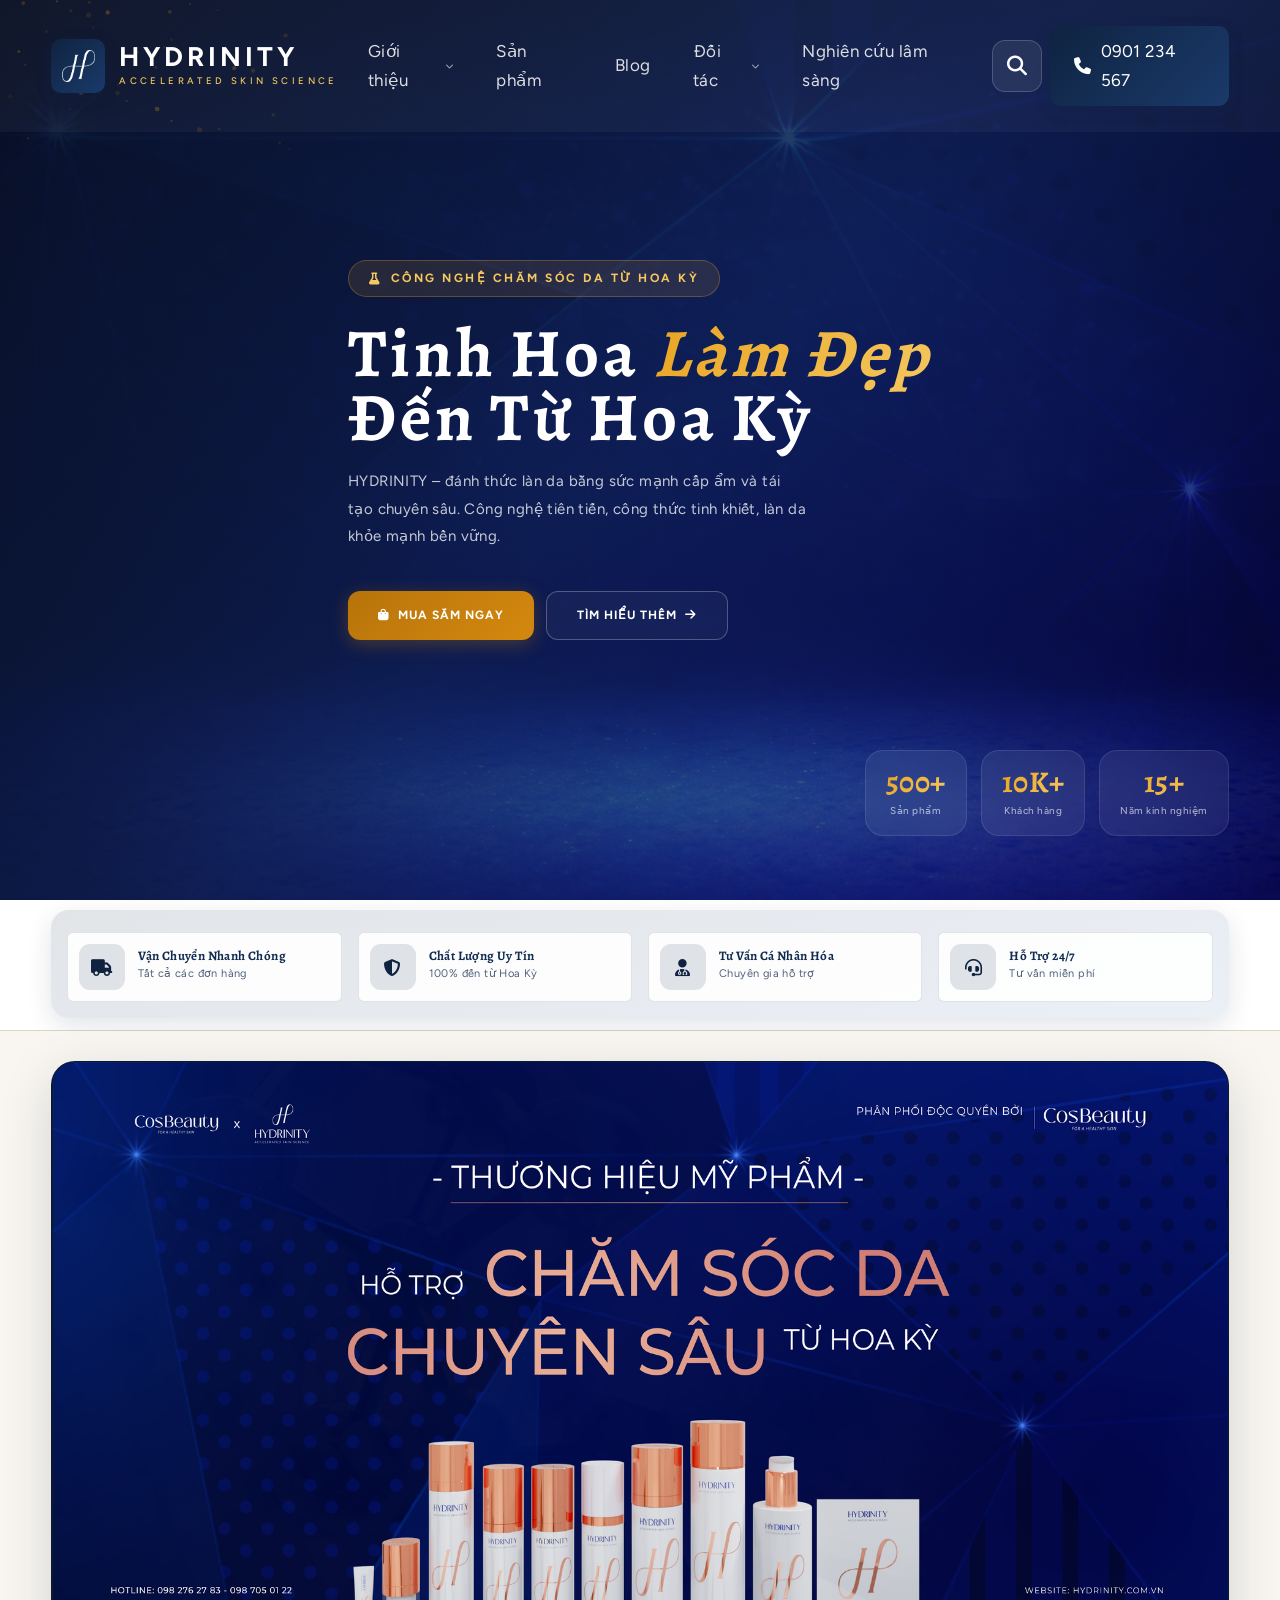
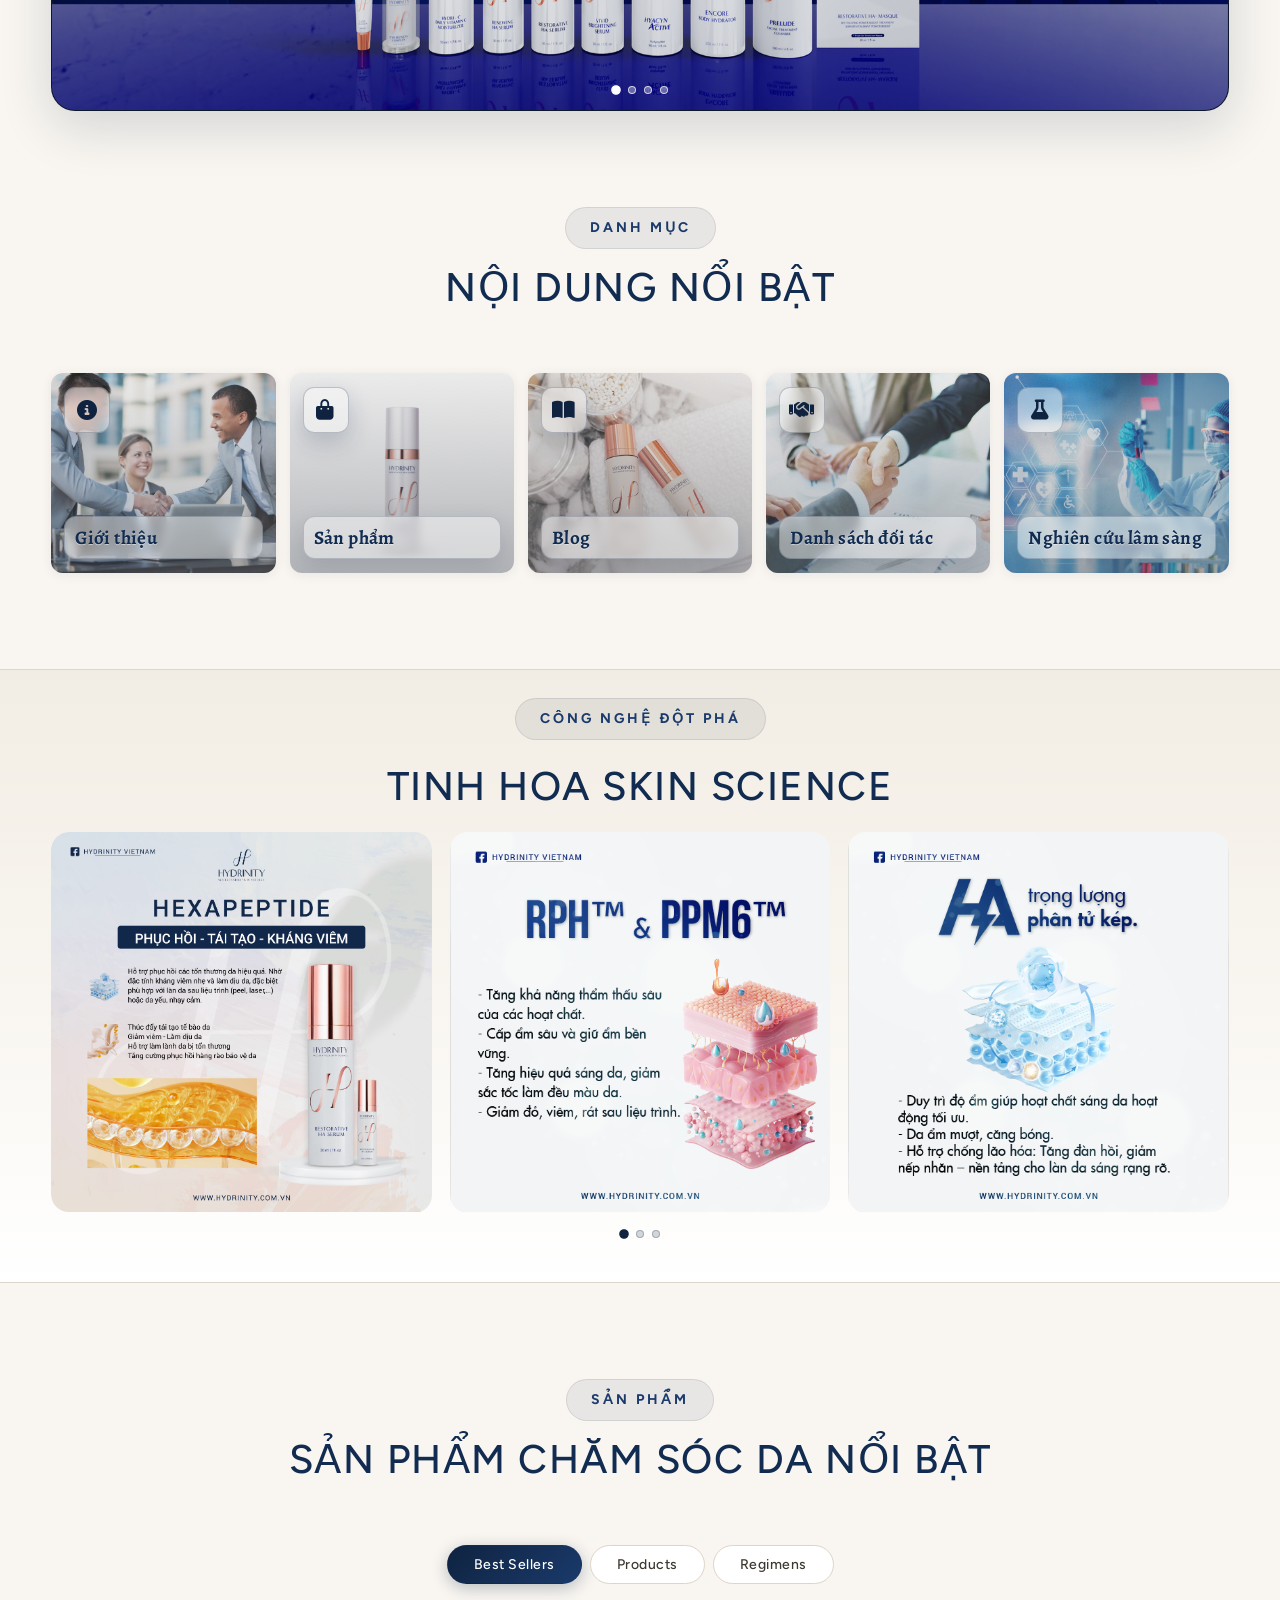
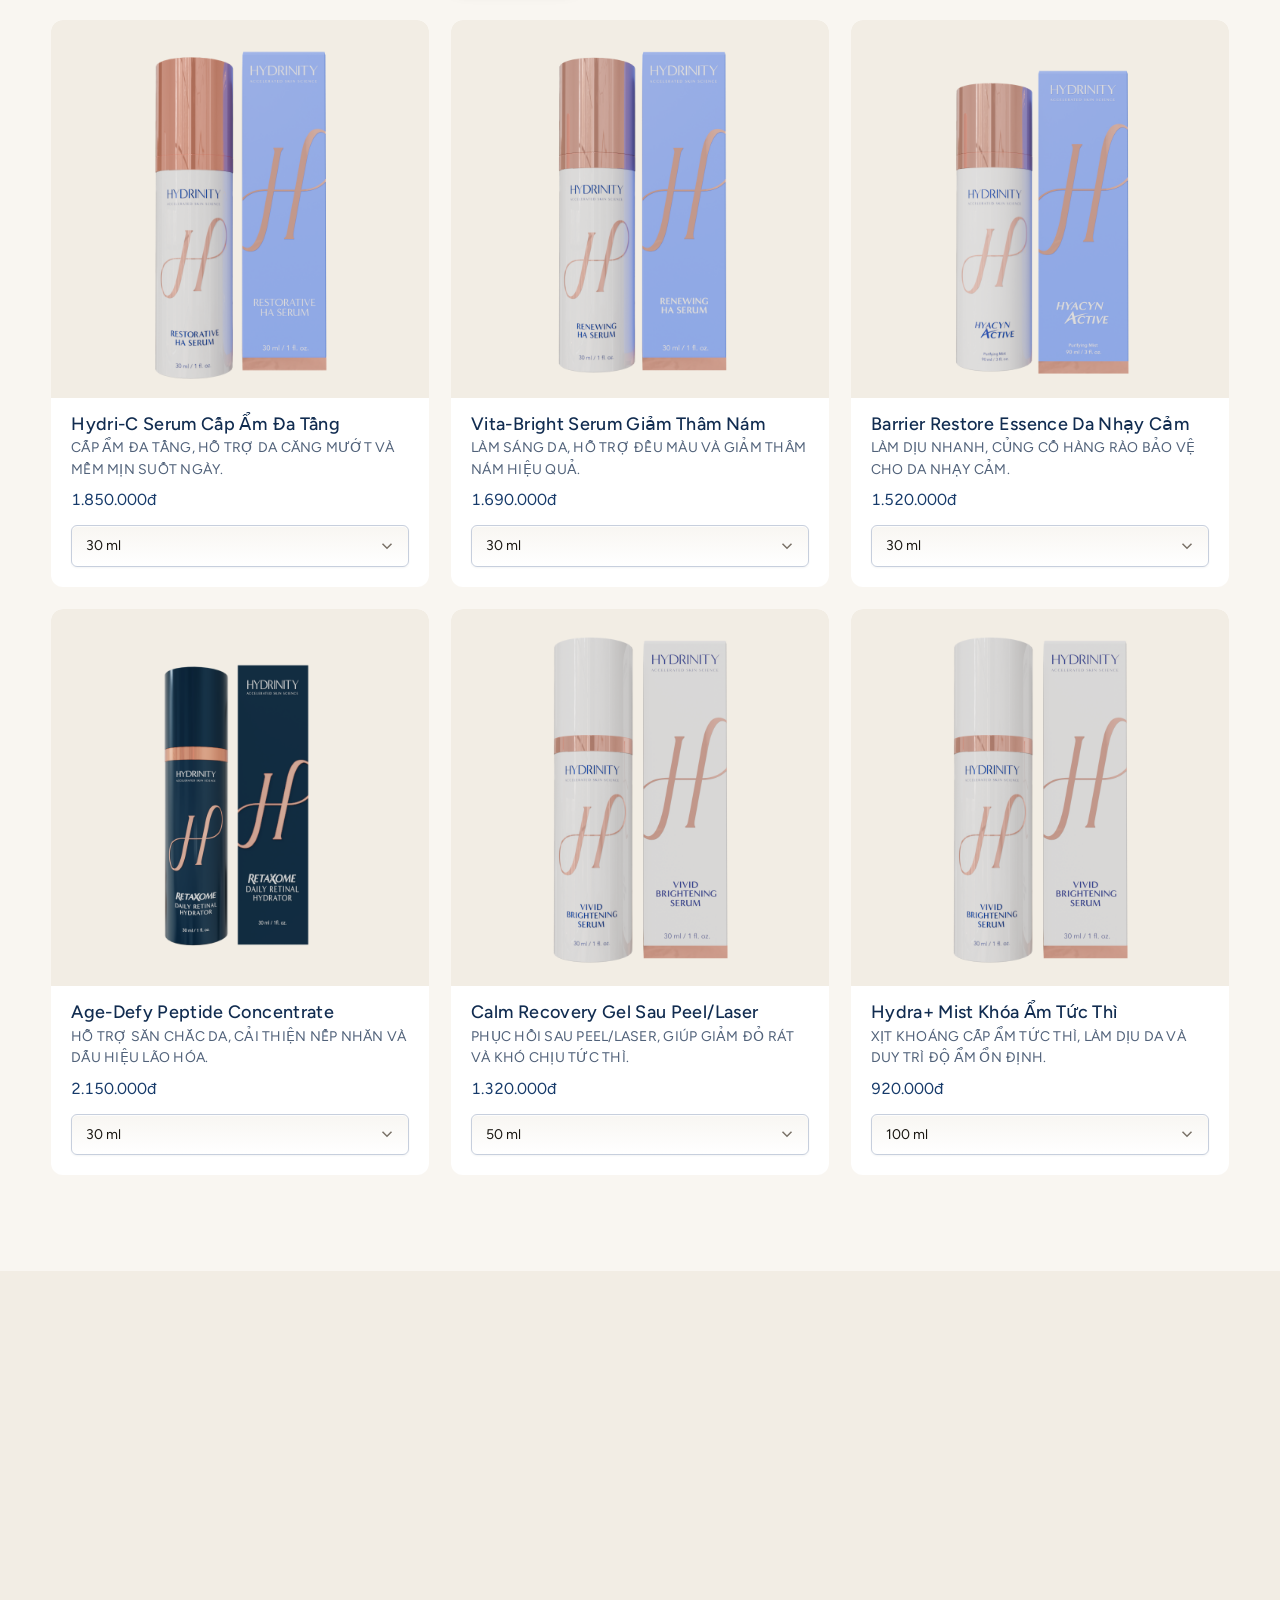
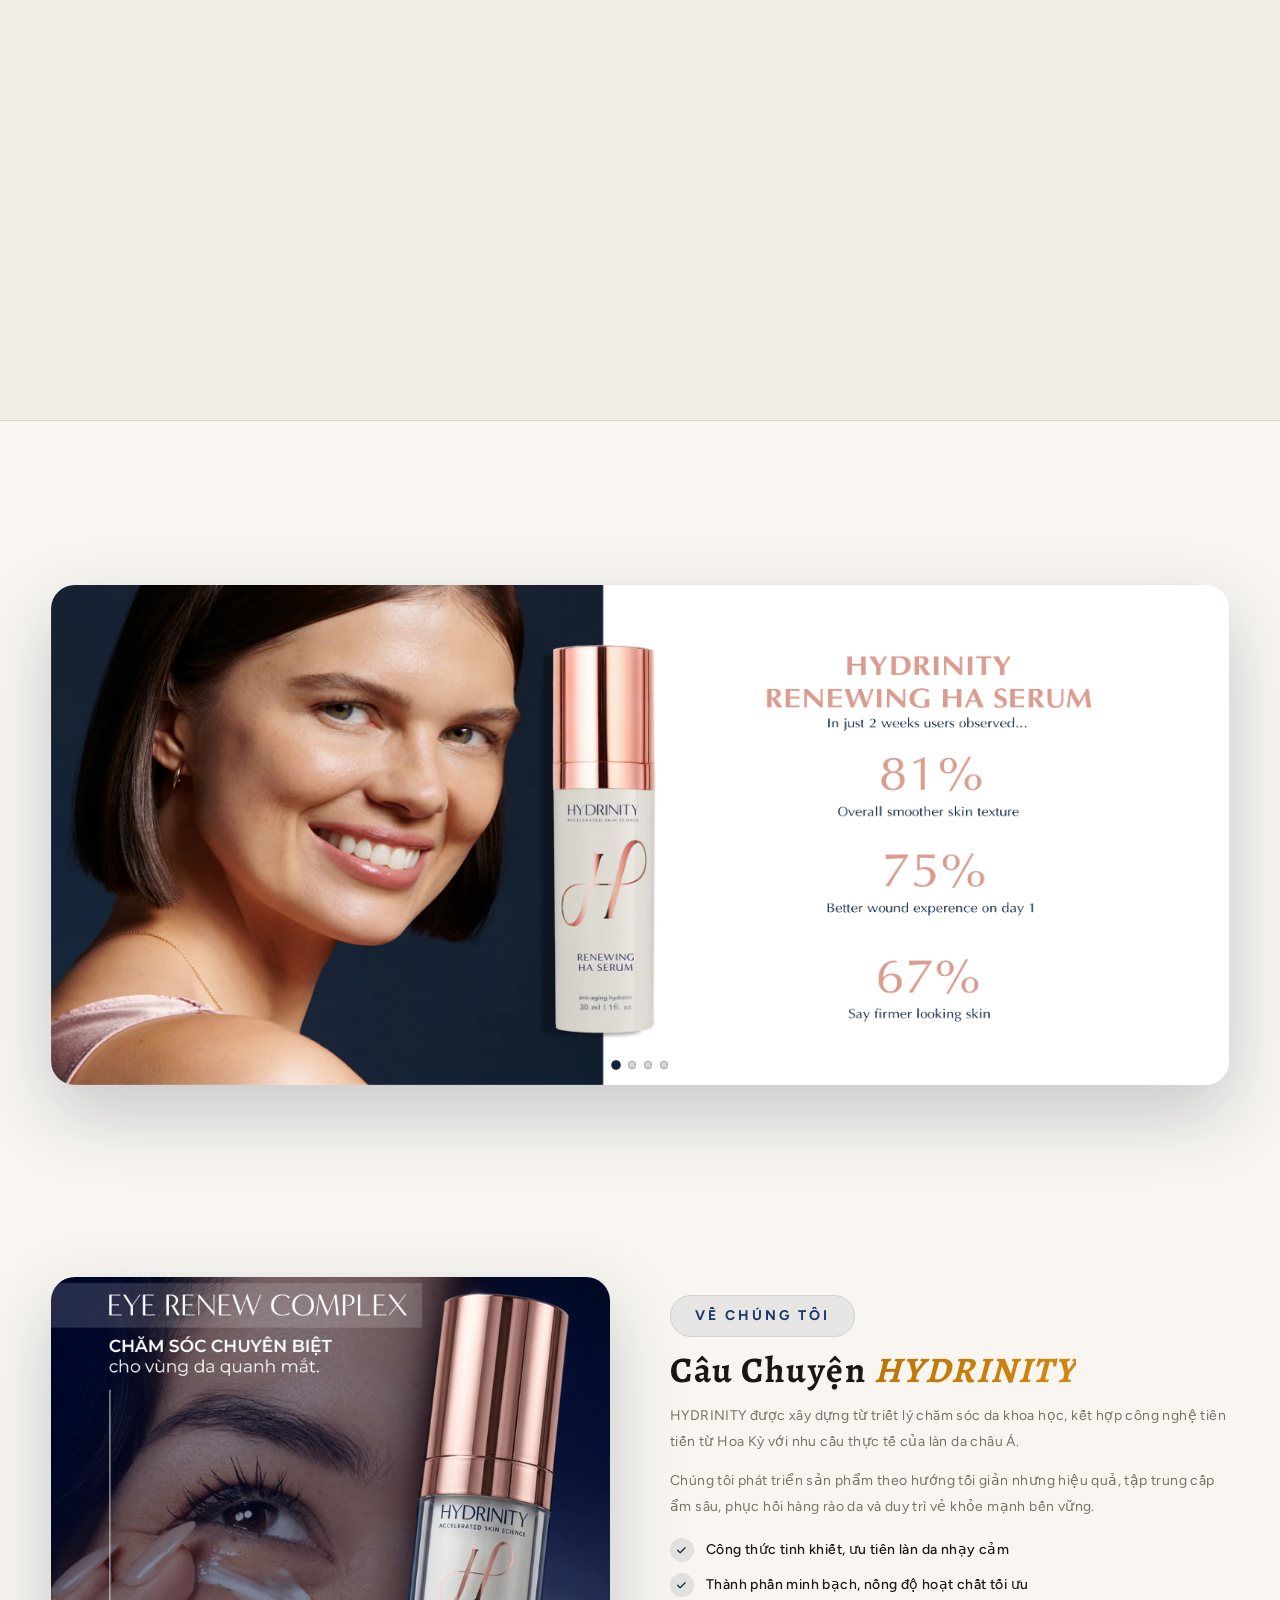
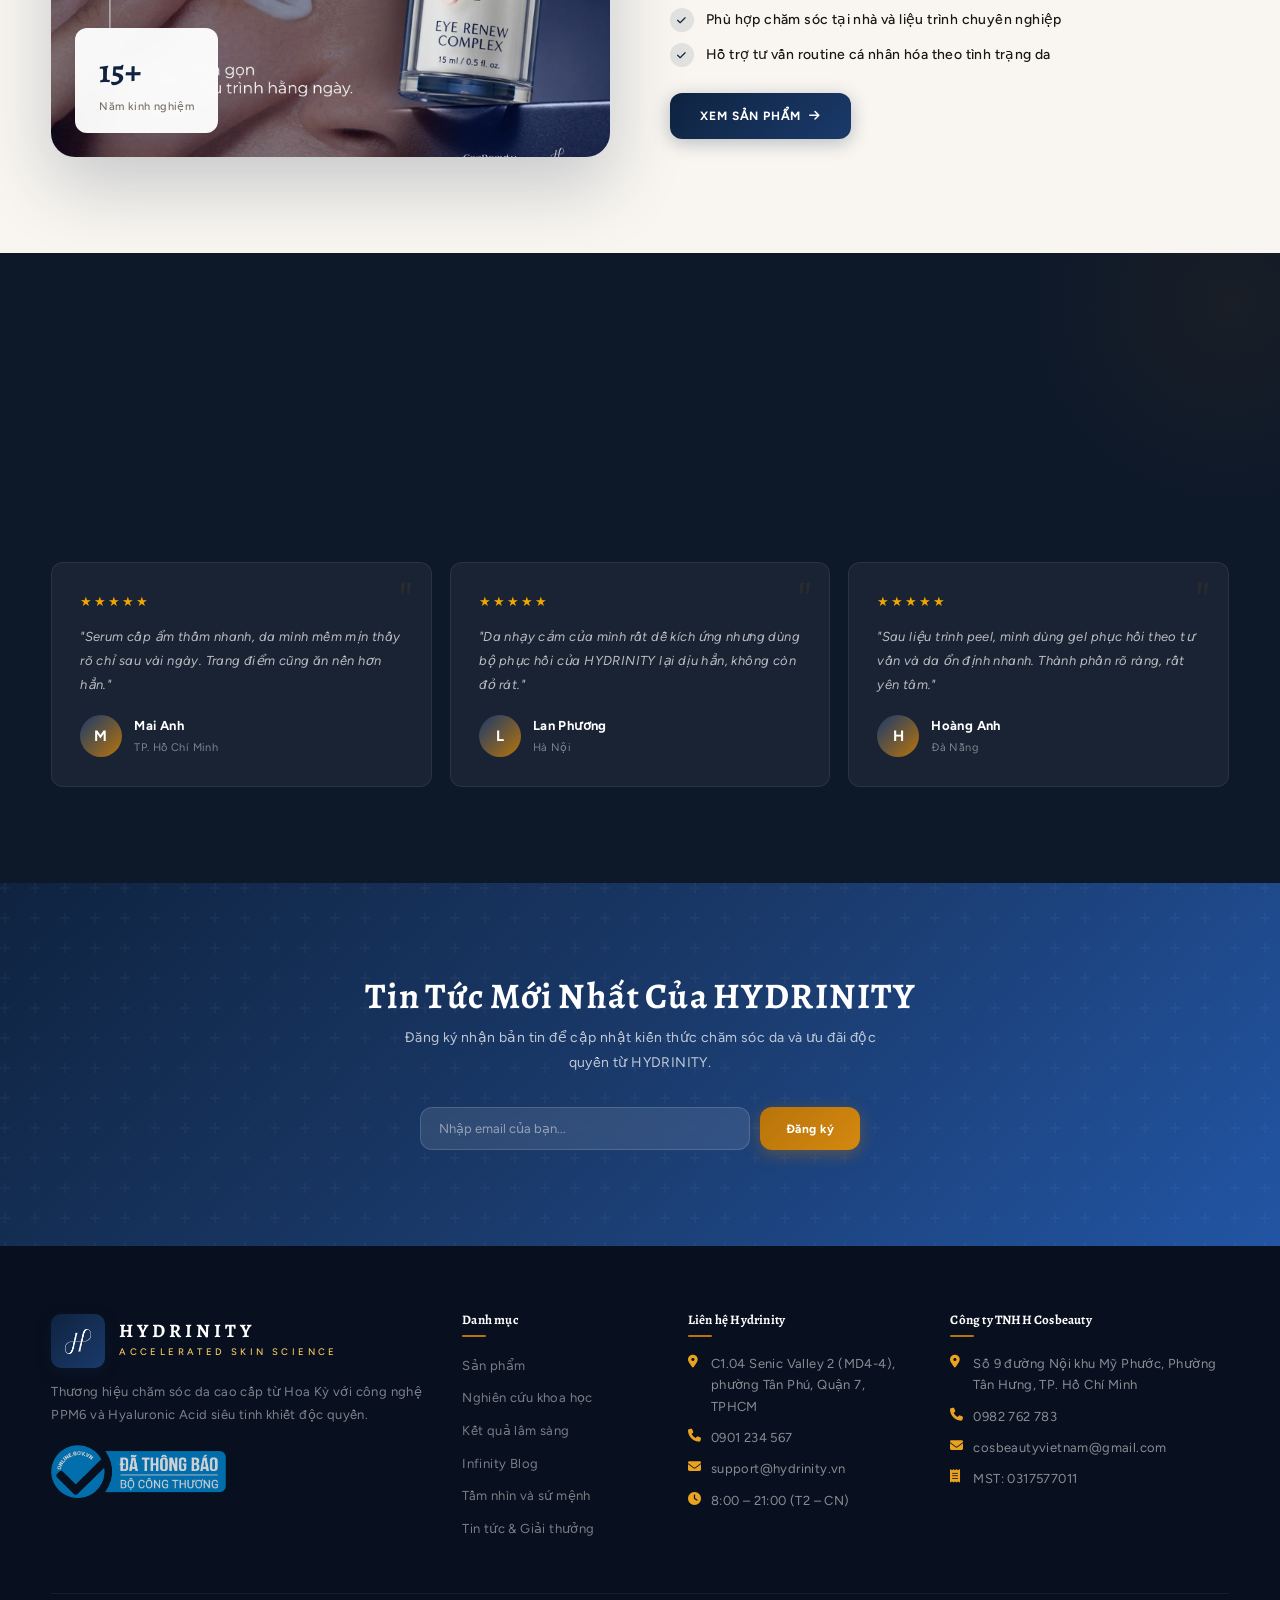
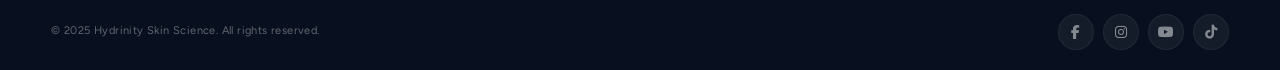
==== index.html @ 8fa497f3 "first com000000000589212120110060011mit" ====
﻿<!DOCTYPE html>
<html lang="vi">
<head>
<meta charset="UTF-8">
<meta name="viewport" content="width=device-width, initial-scale=1.0">
<title>HYDRINITY – Accelerated Skin Science</title>
<meta name="description" content="HYDRINITY – thương hiệu chăm sóc da cao cấp từ Hoa Kỳ. Công nghệ PPM6, Hyaluronic Acid siêu tinh khiết, phục hồi và cấp ẩm chuyên sâu.">
<link rel="stylesheet" href="https://cdnjs.cloudflare.com/ajax/libs/font-awesome/6.5.1/css/all.min.css">
<link rel="stylesheet" href="font/hydrinity-fonts.css">
<style>
/* ══════════════════════════════════════════════════════════════
   DESIGN TOKENS
   ══════════════════════════════════════════════════════════════ */
:root {
  --navy:        #0F2340;
  --navy-mid:    #1A3A6B;
  --navy-light:  #2255A4;
  --gold:        #B8740A;
  --gold-mid:    #D4880F;
  --gold-light:  #E9A320;
  --gold-pale:   #F5C860;

  --cream:       #F9F6F1;
  --cream-mid:   #F2EDE4;
  --cream-dark:  #E8E0D4;
  --white:       #FFFFFF;

  --ink:         #1A1712;
  --ink-mid:     #3D3830;
  --ink-light:   #7A7268;
  --ink-pale:    #A89E92;

  --border:      #DDD5C8;
  --border-light:#EDE7DD;

  --dark-bg:     #080F1E;
  --dark-mid:    #0D1829;
  --dark-surface:rgba(255,255,255,.05);
  --dark-border: rgba(255,255,255,.07);

  /* ── TYPOGRAPHY ── */
  --font-header:  'FigtreeVN', 'Figtree', Arial, sans-serif;
  --font-nav:     var(--font-header);
  --font-display: 'AlegreyaVN', 'Alegreya', Georgia, serif;
  --font-body:    var(--font-header);

  /* Type scale – fluid */
  --text-xs:   clamp(10px, 1.1vw, 11.5px);
  --text-sm:   clamp(12px, 1.3vw, 13px);
  --text-base: clamp(13px, 1.5vw, 14.5px);
  --text-md:   clamp(15px, 1.7vw, 16.5px);
  --text-lg:   clamp(17px, 2vw, 19px);
  --text-xl:   clamp(20px, 3vw, 26px);
  --text-2xl:  clamp(26px, 4vw, 36px);
  --text-3xl:  clamp(32px, 5vw, 48px);
  --text-hero: clamp(36px, 6vw, 68px);

  --space-xs:  8px;
  --space-sm:  16px;
  --space-md:  24px;
  --space-lg:  40px;
  --space-xl:  64px;
  --space-2xl: 96px;

  --r-sm:  6px;
  --r-md:  12px;
  --r-lg:  18px;
  --r-xl:  24px;

  --shadow-sm:   0 2px 12px rgba(15,35,64,.07);
  --shadow-md:   0 6px 28px rgba(15,35,64,.10);
  --shadow-lg:   0 16px 52px rgba(15,35,64,.16);
  --shadow-xl:   0 28px 72px rgba(15,35,64,.22);

  --ease:        all .3s cubic-bezier(.4,0,.2,1);
  --ease-spring: all .4s cubic-bezier(.34,1.56,.64,1);

  --max-w:       1440px;
  --pad-x:       clamp(18px, 4vw, 56px);
}

/* ══════════════════════════════════════════════════════════════
   BASE
   ══════════════════════════════════════════════════════════════ */
*, *::before, *::after { margin: 0; padding: 0; box-sizing: border-box; }
html { scroll-behavior: smooth; font-size: 16px; }
body {
  font-family: var(--font-body);
  font-size: var(--text-base);
  background: var(--cream);
  color: var(--ink);
  line-height: 1.7;
  letter-spacing: 0.4px;
  overflow-x: hidden;
  -webkit-font-smoothing: antialiased;
  -moz-osx-font-smoothing: grayscale;
  font-feature-settings: "kern" 1, "liga" 1;
}
h1, h2, h3, h4, h5, h6 {
  font-family: var(--font-display) !important;
  line-height: 95% !important;
}
img { display: block; max-width: 100%; }
a { color: inherit; }
button { font-family: inherit; }

/* ══════════════════════════════════════════════════════════════
   UTILITIES
   ══════════════════════════════════════════════════════════════ */
.container {
  max-width: var(--max-w);
  margin: 0 auto;
  padding-left: var(--pad-x);
  padding-right: var(--pad-x);
}
.section { padding: var(--space-2xl) 0; }

.section-tag {
  display: inline-block;
  font-family: var(--font-body);
  font-size: 12px;
  font-weight: 600;
  letter-spacing: 3px;
  text-transform: uppercase;
  color: var(--navy-mid);
  background: rgba(15,35,64,.07);
  border: 1px solid rgba(15,35,64,.10);
  padding: 6px 20px;
  border-radius: 50px;
  margin-bottom: var(--space-sm);
}

.section-header {
  text-align: center;
  margin-bottom: var(--space-xl);
}
.section-header h2 {
  font-family: 'FigtreeVN', 'Figtree', Arial, sans-serif !important;
  font-size: var(--text-3xl);
  font-weight: 700;
  color: var(--ink);
  line-height: 1.1 !important;
  margin-bottom: 12px;
  letter-spacing: -0.3px;
}
.section-header p {
  font-size: var(--text-base);
  color: var(--ink-light);
  max-width: 500px;
  margin: 0 auto;
  line-height: 1.8;
  font-weight: 400;
}

/* Buttons */
.btn {
  display: inline-flex;
  align-items: center;
  gap: 8px;
  font-family: var(--font-body);
  font-size: 12px;
  font-weight: 600;
  letter-spacing: 1px;
  text-transform: uppercase;
  text-decoration: none;
  border: none;
  cursor: pointer;
  border-radius: var(--r-md);
  padding: 13px 30px;
  transition: var(--ease);
}
.btn-primary {
  background: linear-gradient(135deg, var(--gold), var(--gold-mid));
  color: #fff;
  box-shadow: 0 4px 18px rgba(184,116,10,.35);
}
.btn-primary:hover { transform: translateY(-2px); box-shadow: 0 10px 32px rgba(184,116,10,.5); }
.btn-outline {
  background: rgba(255,255,255,.04);
  color: #fff;
  border: 1.5px solid rgba(255,255,255,.25);
  backdrop-filter: blur(8px);
}
.btn-outline:hover { background: rgba(255,255,255,.16); border-color: rgba(255,255,255,.6); transform: translateY(-2px); }
.btn-navy {
  background: linear-gradient(135deg, var(--navy), var(--navy-mid));
  color: #fff;
  box-shadow: 0 4px 18px rgba(15,35,64,.28);
}
.btn-navy:hover { transform: translateY(-2px); box-shadow: 0 10px 32px rgba(15,35,64,.42); }

.fade-up { opacity: 0; transform: translateY(24px); transition: opacity .7s ease, transform .7s ease; }
.fade-up.visible { opacity: 1; transform: none; }

/* ══════════════════════════════════════════════════════════════
   HEADER
   ══════════════════════════════════════════════════════════════ */
.header {
  position: fixed;
  top: 0; left: 0; right: 0;
  z-index: 1000;
  padding: 18px 0;
  background: rgba(255,255,255,.04);
  transition: var(--ease);
}
.header.scrolled {
  background: rgba(249,246,241,.97);
  -webkit-backdrop-filter: blur(20px) saturate(180%);
  backdrop-filter: blur(20px) saturate(180%);
  box-shadow: 0 1px 0 var(--border), var(--shadow-sm);
  padding: 10px 0;
}
.header-inner {
  display: flex;
  align-items: center;
  justify-content: space-between;
  gap: var(--space-md);
}

.logo {
  display: flex;
  align-items: center;
  gap: 11px;
  text-decoration: none;
  flex-shrink: 0;
}
.logo-icon {
  width: 42px; height: 42px;
  background: linear-gradient(135deg, var(--navy), var(--navy-mid));
  border-radius: 10px;
  display: flex; align-items: center; justify-content: center;
  box-shadow: 0 4px 14px rgba(15,35,64,.38);
  transition: var(--ease);
  overflow: hidden;
}
.logo-icon img { width: 26px; height: auto; }
.logo:hover .logo-icon { transform: rotate(-4deg) scale(1.06); }
.logo-wordmark { display: flex; flex-direction: column; }
.logo-name {
  font-family: var(--font-display);
  font-size: 21px;
  font-weight: 700;
  letter-spacing: 4px;
  color: #fff;
  line-height: 1;
  transition: color .3s;
}
.logo-sub {
  font-size: 7.5px;
  letter-spacing: 3px;
  text-transform: uppercase;
  color: var(--gold-pale);
  font-weight: 500;
  margin-top: 3px;
  transition: color .3s;
}
.header .logo-name,
.header .logo-sub,
.mobile-nav .logo-name,
.mobile-nav .logo-sub {
  font-family: var(--font-header);
}
.header.scrolled .logo-name { color: var(--navy); }
.header.scrolled .logo-sub  { color: var(--gold); }

nav { display: flex; align-items: center; gap: 26px; }
.nav-item { position: relative; }
.nav-link {
  font-family: var(--font-header);
  font-style: normal;
  font-size: 12px;
  font-weight: 400;
  letter-spacing: 0.5px;
  color: rgba(255,255,255,.85);
  text-decoration: none;
  padding: 8px 0;
  display: inline-flex; align-items: center; gap: 4px;
  position: relative;
  transition: color .25s;
}
.nav-link::after {
  content: '';
  position: absolute; bottom: 0; left: 50%;
  transform: translateX(-50%);
  width: 0; height: 2px;
  background: linear-gradient(90deg, var(--gold), var(--gold-pale));
  border-radius: 2px;
  transition: width .3s;
}
.nav-link:hover { color: #fff; }
.nav-link:hover::after { width: 100%; }
.header.scrolled .nav-link,
.header.scrolled .nav-dropdown a { color: var(--ink-mid); }
.header.scrolled .nav-link:hover,
.header.scrolled .nav-dropdown a:hover { color: var(--navy); }

.nav-item.has-dropdown::after {
  content: ''; position: absolute;
  left: 0; right: 0; top: 100%; height: 14px;
}
.nav-dropdown {
  position: absolute;
  top: calc(100% + 10px); left: 50%;
  transform: translateX(-50%);
  width: max-content;
  min-width: 0;
  background: rgba(255,255,255,.42);
  border: 1px solid rgba(255,255,255,.56);
  -webkit-backdrop-filter: blur(18px) saturate(155%);
  backdrop-filter: blur(18px) saturate(155%);
  border-radius: var(--r-md);
  padding: 15px 30px;
  box-shadow: var(--shadow-lg);
  opacity: 0; visibility: hidden; pointer-events: none;
  transition: opacity .22s, visibility .22s;
  z-index: 1100;
}
.header.scrolled .nav-dropdown {
  background: var(--white);
  border: 1px solid var(--border);
  -webkit-backdrop-filter: none;
  backdrop-filter: none;
}
.nav-dropdown a {
  font-family: var(--font-header);
  font-style: normal;
  display: block;
  white-space: nowrap;
  color: rgba(255,255,255,.94);
  text-shadow: 0 1px 8px rgba(0,0,0,.35);
  text-decoration: none;
  font-size: 12.5px;
  font-weight: 500;
  padding: 10px 0;
  border-radius: var(--r-sm);
  transition: var(--ease);
}
.nav-sub-label {
  position: relative;
  display: inline-block;
  padding-bottom: 2px;
}
.nav-sub-label::after {
  content: '';
  position: absolute;
  left: 0; bottom: -3px;
  width: 100%; height: 2px;
  border-radius: 2px;
  background: linear-gradient(90deg, var(--gold), var(--gold-light));
  transform: scaleX(0);
  transform-origin: left;
  transition: transform .28s ease;
}
.nav-dropdown a:hover { background: transparent; color: #fff; }
.nav-dropdown a:hover .nav-sub-label::after { transform: scaleX(1); }
.header.scrolled .nav-dropdown a { text-shadow: none; }
.header.scrolled .nav-dropdown a:hover { background: transparent; }
.nav-item.has-dropdown:hover .nav-dropdown,
.nav-item.has-dropdown:focus-within .nav-dropdown {
  opacity: 1; visibility: visible; pointer-events: auto;
}

.header-actions { display: flex; align-items: center; gap: 8px; }
.hdr-icon {
  width: 38px; height: 38px;
  border-radius: 9px;
  border: 1px solid rgba(255,255,255,.18);
  background: rgba(255,255,255,.08);
  backdrop-filter: blur(10px);
  display: flex; align-items: center; justify-content: center;
  text-decoration: none;
  cursor: pointer;
  color: #fff;
  font-size: 14px;
  transition: var(--ease);
}
.hdr-icon:hover { background: rgba(255,255,255,.18); border-color: rgba(255,255,255,.4); transform: translateY(-2px); }
.header.scrolled .hdr-icon { color: var(--navy); background: rgba(15,35,64,.06); border-color: rgba(15,35,64,.12); }
.header.scrolled .hdr-icon:hover { background: rgba(15,35,64,.12); }

.phone-btn {
  font-family: var(--font-header);
  font-style: normal;
  display: flex; align-items: center; gap: 7px;
  background: linear-gradient(135deg, var(--navy), var(--navy-mid));
  color: #fff;
  text-decoration: none;
  padding: 9px 20px;
  border-radius: 9px;
  font-weight: 400;
  font-size: 12px;
  letter-spacing: 0.3px;
  transition: var(--ease);
  box-shadow: 0 4px 14px rgba(15,35,64,.3);
}
.phone-btn:hover { transform: translateY(-2px); box-shadow: 0 8px 24px rgba(15,35,64,.45); }

.mobile-menu {
  display: none;
  width: 38px; height: 38px;
  border-radius: 9px;
  border: 1px solid rgba(255,255,255,.2);
  background: rgba(255,255,255,.08);
  color: #fff;
  font-size: 17px;
  cursor: pointer;
  align-items: center; justify-content: center;
  transition: var(--ease);
}
.header.scrolled .mobile-menu { color: var(--navy); background: rgba(15,35,64,.06); border-color: rgba(15,35,64,.12); }

.shopee-mark { display: block; width: 16px; height: 16px; line-height: 0; }
.shopee-mark svg { display: block; width: 100%; height: 100%; }

/* Desktop-only header size boost */
@media (min-width: 1025px) {
  .section-tag { font-size: 14px; padding: 8px 24px; }
  .products-tabs { gap: 10px; margin-bottom: 40px; }
  .products-tabs .tab-btn { font-size: 14px; padding: 10px 26px; }
  .hero-badge { font-size: 14px; }
  .features-bar { padding-top: 14px; padding-bottom: 16px; }
  .features-inner { gap: 18px; padding: 26px 20px 20px; }
  .feature-item { gap: 14px; padding: 13px 14px; }
  .feature-icon { width: 50px; height: 50px; font-size: 18px; }
  .feature-item h4 { font-size: 15px; }
  .feature-item p { font-size: 13px; }
  .header { padding: 26px 0; }
  .header.scrolled { padding: 16px 0; }
  .header-inner { gap: 30px; }
  .logo { gap: 14px; }
  .logo-icon { width: 54px; height: 54px; }
  .logo-icon img { width: 33px; }
  .logo-name { font-size: 27px; }
  .logo-sub { font-size: 9.5px; letter-spacing: 3.4px; }
  nav { gap: 42px; }
  .nav-link { font-size: 17px; }
  .nav-dropdown a { font-size: 15.5px; }
  .hdr-icon { width: 52px; height: 52px; border-radius: 13px; font-size: 18px; }
  .hdr-icon i { font-size: 20px; line-height: 1; }
  .phone-btn { gap: 9px; padding: 11px 24px; border-radius: 11px; font-size: 17px; }
  .shopee-mark { width: 18px; height: 18px; }
}

/* ══════════════════════════════════════════════════════════════
   MOBILE NAV
   ══════════════════════════════════════════════════════════════ */
.mobile-nav {
  position: fixed; inset: 0;
  z-index: 2000;
  visibility: hidden; opacity: 0;
  transition: var(--ease);
}
.mobile-nav.open { visibility: visible; opacity: 1; }
.mobile-nav-backdrop {
  position: absolute; inset: 0;
  background: rgba(8,15,30,.5);
  backdrop-filter: blur(4px);
}
.mobile-nav-panel {
  position: absolute;
  top: 0; right: -304px;
  width: 340px; height: 100%;
  background: var(--white);
  box-shadow: -4px 0 30px rgba(0,0,0,.12);
  transition: right .4s cubic-bezier(.4,0,.2,1);
  padding: var(--space-md);
  display: flex; flex-direction: column;
}
.mobile-nav.open .mobile-nav-panel { right: 0; }
.mobile-nav-top {
  display: flex;
  justify-content: space-between;
  align-items: center;
  margin-bottom: var(--space-lg);
  padding-bottom: var(--space-sm);
  border-bottom: 1px solid var(--border-light);
}
.mobile-nav-close {
  background: none; border: none;
  font-size: 19px; cursor: pointer;
  color: var(--ink);
  width: 34px; height: 34px;
  border-radius: 50%;
  display: flex; align-items: center; justify-content: center;
  transition: var(--ease);
}
.mobile-nav-close:hover { background: var(--cream-mid); }
.mobile-nav-links { list-style: none; flex: 1; overflow-y: auto; }
.mobile-nav-links li { margin-bottom: 2px; }
.mobile-nav-links a {
  font-family: var(--font-header);
  font-style: normal;
  display: flex; align-items: center; gap: 11px;
  text-decoration: none;
  color: var(--ink);
  font-weight: 400;
  font-size: 16px;
  padding: 11px 13px;
  border-radius: var(--r-md);
  transition: var(--ease);
}
.mobile-nav-links a:hover { background: var(--cream-mid); color: var(--navy); }
.mobile-nav-links a i { width: 20px; text-align: center; color: var(--navy); font-size: 15px; }
.mobile-acc-item { margin-bottom: 2px; }
.mobile-accordion-trigger {
  font-family: var(--font-header);
  font-style: normal;
  width: 100%;
  display: flex; align-items: center; justify-content: space-between;
  background: none; border: none; cursor: pointer;
  color: var(--ink);
  font-weight: 400;
  font-size: 16px;
  padding: 11px 13px;
  border-radius: var(--r-md);
  transition: var(--ease); text-align: left;
}
.mobile-accordion-trigger:hover { background: var(--cream-mid); color: var(--navy); }
.mobile-accordion-title { display: flex; align-items: center; gap: 11px; }
.mobile-accordion-title i { width: 20px; text-align: center; color: var(--navy); font-size: 15px; }
.mobile-accordion-trigger .chevron { font-size: 11px; color: var(--ink-light); transition: transform .25s; }
.mobile-acc-item.open .chevron { transform: rotate(180deg); color: var(--navy); }
.mobile-submenu { max-height: 0; overflow: hidden; transition: max-height .3s; padding-left: 10px; }
.mobile-acc-item.open .mobile-submenu { max-height: 280px; }
.mobile-submenu a { font-family: var(--font-header); font-style: normal; font-weight: 400; font-size: 14px; color: var(--ink-mid); padding: 8px 12px; }
.mobile-nav-phone {
  font-family: var(--font-header);
  font-style: normal;
  display: flex; align-items: center; justify-content: center; gap: 9px;
  background: linear-gradient(135deg, var(--navy), var(--navy-mid));
  color: #fff;
  text-decoration: none;
  padding: 14px;
  border-radius: var(--r-md);
  font-weight: 400;
  font-size: 14px;
  margin-top: var(--space-md);
}

/* ══════════════════════════════════════════════════════════════
   PRODUCT SEARCH MODAL
   ══════════════════════════════════════════════════════════════ */
.search-modal {
  position: fixed; inset: 0;
  z-index: 2200;
  display: grid; place-items: center;
  opacity: 0; visibility: hidden; pointer-events: none;
  transition: opacity .25s ease, visibility .25s ease;
}
.search-modal.open { opacity: 1; visibility: visible; pointer-events: auto; }
.search-modal-backdrop {
  position: absolute; inset: 0;
  background: rgba(8,15,30,.55);
  backdrop-filter: blur(6px);
}
.search-modal-panel {
  position: relative;
  width: min(860px, calc(100% - 28px));
  max-height: min(80vh, 760px);
  background: var(--white);
  border-radius: var(--r-lg);
  border: 1px solid var(--border);
  box-shadow: var(--shadow-xl);
  display: flex; flex-direction: column;
  overflow: hidden;
}
.search-modal-head {
  display: flex; align-items: center; justify-content: space-between;
  gap: 14px;
  padding: 18px 20px;
  border-bottom: 1px solid var(--border-light);
}
.search-modal-head h3 {
  font-family: var(--font-display);
  font-size: 26px;
  line-height: 1.1;
  color: var(--navy);
  font-weight: 600;
}
.search-close {
  width: 34px; height: 34px;
  border-radius: 50%;
  border: 1px solid var(--border);
  background: var(--white);
  color: var(--ink-mid);
  font-size: 14px;
  cursor: pointer;
  transition: var(--ease);
}
.search-close:hover { background: var(--cream-mid); color: var(--navy); }
.search-modal-controls { padding: 14px 20px; border-bottom: 1px solid var(--border-light); }
.search-controls-row { display: flex; align-items: center; gap: 10px; }
.search-type-select {
  width: 160px; height: 42px;
  border: 1px solid var(--border);
  border-radius: 10px;
  background: var(--white);
  color: var(--ink);
  font-size: 13px;
  font-family: var(--font-body);
  font-weight: 500;
  padding: 0 34px 0 12px;
  outline: none; cursor: pointer;
  transition: var(--ease);
  appearance: none;
}
.search-type-select:focus { border-color: rgba(15,35,64,.35); box-shadow: 0 0 0 3px rgba(15,35,64,.08); }
.search-input-wrap { position: relative; flex: 1; min-width: 0; }
.search-input-wrap i {
  position: absolute; left: 13px; top: 50%;
  transform: translateY(-50%);
  color: var(--ink-light); font-size: 13px;
}
.search-input-wrap input {
  width: 100%; height: 42px;
  border: 1px solid var(--border);
  border-radius: 10px;
  background: var(--white);
  color: var(--ink);
  font-size: 14px;
  font-family: var(--font-body);
  padding: 0 14px 0 38px;
  outline: none; transition: var(--ease);
}
.search-input-wrap input:focus { border-color: rgba(15,35,64,.35); box-shadow: 0 0 0 3px rgba(15,35,64,.08); }
.search-table-wrap { padding: 6px 20px 18px; overflow: auto; }
.search-table { width: 100%; border-collapse: collapse; table-layout: fixed; }
.search-table th, .search-table td {
  padding: 11px 10px;
  border-bottom: 1px solid var(--border-light);
  font-size: 13px;
  text-align: left; vertical-align: middle;
}
.search-table th { color: var(--ink-mid); font-weight: 600; position: sticky; top: 0; background: var(--white); z-index: 1; }
.search-table td { color: var(--ink); }
.search-table th:nth-child(1), .search-table td:nth-child(1) { width: 48px; }
.search-table th:nth-child(3), .search-table td:nth-child(3) { width: 115px; }
.search-table th:nth-child(4), .search-table td:nth-child(4) { width: 82px; text-align: right; }
.search-table.blog-mode th:nth-child(3), .search-table.blog-mode td:nth-child(3) { display: none; }
.search-name-scroll {
  display: block; width: 100%;
  white-space: nowrap; overflow-x: auto; overflow-y: hidden;
  scrollbar-width: thin; padding-bottom: 2px;
}
.search-table .price { color: var(--navy); font-weight: 700; white-space: nowrap; text-align: right; }
.search-go {
  display: inline-flex; align-items: center; justify-content: center;
  text-decoration: none; height: 30px; min-width: 60px;
  border-radius: 999px;
  background: linear-gradient(135deg, var(--navy), var(--navy-mid));
  color: #fff; font-size: 11px; font-weight: 600;
  padding: 0 12px; transition: var(--ease);
}
.search-go:hover { transform: translateY(-2px); box-shadow: 0 8px 18px rgba(15,35,64,.28); }
.search-empty { display: none; text-align: center; color: var(--ink-light); font-size: 13px; padding: 14px 0 2px; }

/* ══════════════════════════════════════════════════════════════
   HERO
   ══════════════════════════════════════════════════════════════ */
.hero {
  position: relative;
  height: 100vh; min-height: 640px;
  display: flex; align-items: center;
  overflow: hidden;
}
.hero-bg { position: absolute; inset: 0; }
.hero-bg-media {
  width: 100%;
  height: 100%;
  object-fit: cover;
  display: block;
}
.hero-bg-image { animation: heroZoom 24s ease infinite alternate; }
.hero-bg-video { display: none; }
.hero.hero-video .hero-bg-video { display: block; }
.hero.hero-video .hero-bg-image { display: none; }
.hero-overlay {
  position: absolute; inset: 0;
  background: linear-gradient(135deg, rgba(8,15,30,.92) 0%, rgba(15,35,64,.72) 50%, rgba(0,0,0,.28) 100%);
}
#heroParticles { position: absolute; inset: 0; z-index: 1; pointer-events: none; }
.hero-content { position: relative; z-index: 2; animation: fadeInUp .9s ease both; }
.hero-badge {
  display: inline-flex; align-items: center; gap: 8px;
  background: rgba(233,163,32,.12);
  border: 1px solid rgba(233,163,32,.3);
  padding: 7px 20px;
  border-radius: 50px;
  color: var(--gold-pale);
  font-size: 12px;
  font-weight: 600;
  letter-spacing: 2.5px;
  text-transform: uppercase;
  margin-bottom: var(--space-md);
}
.hero h1 {
  font-family: var(--font-display);
  font-size: var(--text-hero);
  font-weight: 600;
  color: #fff;
  line-height: 1.08;
  margin-bottom: 18px;
  max-width: 660px;
  letter-spacing: -0.5px;
}
.hero h1 em {
  font-style: italic;
  background: linear-gradient(130deg, var(--gold-light), var(--gold-pale));
  -webkit-background-clip: text;
  -webkit-text-fill-color: transparent;
  background-clip: text;
}
.hero p {
  font-size: 15px;
  color: rgba(255,255,255,.76);
  max-width: 460px;
  margin-bottom: var(--space-lg);
  line-height: 1.85;
  font-weight: 400;
}
.hero-btns { display: flex; gap: 12px; flex-wrap: wrap; }
.hero-stats {
  position: absolute;
  bottom: var(--space-xl); right: var(--pad-x);
  z-index: 2; display: flex; gap: 14px;
}
.stat {
  text-align: center;
  background: rgba(255,255,255,.07);
  backdrop-filter: blur(12px);
  padding: 16px 20px;
  border-radius: var(--r-lg);
  border: 1px solid rgba(255,255,255,.1);
  min-width: 96px;
}
.stat-num {
  font-family: var(--font-display);
  font-size: 30px;
  font-weight: 700;
  background: linear-gradient(130deg, var(--gold-light), var(--gold-pale));
  -webkit-background-clip: text;
  -webkit-text-fill-color: transparent;
  background-clip: text;
  line-height: 1;
}
.stat-label { font-size: 10px; color: rgba(255,255,255,.6); margin-top: 5px; letter-spacing: 0.5px; font-weight: 500; }

/* ══════════════════════════════════════════════════════════════
   FEATURES BAR
   ══════════════════════════════════════════════════════════════ */
.features-bar {
  background: var(--white);
  border-bottom: 1px solid var(--border);
  padding-top: 10px;
  padding-bottom: 12px;
}
.features-inner {
  display: grid; grid-template-columns: repeat(4, 1fr);
  gap: var(--space-sm);
  padding: 22px 16px 16px;
  background: linear-gradient(165deg, rgba(15,35,64,.12) 0%, rgba(34,85,164,.09) 100%);
  border: none;
  border-radius: var(--r-lg);
  box-shadow: 0 8px 26px rgba(15,35,64,.12);
}
.feature-item {
  display: flex; align-items: center; gap: 13px;
  padding: 11px;
  border-radius: var(--r-sm);
  background: rgba(255,255,255,.9);
  border: 1px solid rgba(15,35,64,.12);
  transition: var(--ease);
}
.feature-item:hover { background: rgba(255,255,255,.97); border-color: rgba(15,35,64,.24); box-shadow: 0 6px 18px rgba(15,35,64,.14); }
.feature-icon {
  width: 46px; height: 46px;
  background: rgba(15,35,64,.12);
  border-radius: 11px;
  display: flex; align-items: center; justify-content: center;
  font-size: 17px;
  color: var(--navy);
  flex-shrink: 0;
  transition: var(--ease);
}
.feature-item:hover .feature-icon { background: linear-gradient(135deg, var(--navy), var(--navy-mid)); color: #fff; transform: scale(1.06); }
.feature-item h4 { font-size: 13px; font-weight: 600; color: var(--navy); line-height: 1.3; }
.feature-item p  { font-size: 11px; color: var(--ink-mid); margin-top: 2px; font-weight: 400; }

/* ══════════════════════════════════════════════════════════════
   HERO SLIDER
   ══════════════════════════════════════════════════════════════ */
.mid-slider { padding: 30px 0 0; background: var(--cream); }
.mid-slider-frame {
  position: relative; height: 650px;
  border-radius: var(--r-xl);
  overflow: hidden;
  border: 1px solid rgba(15,35,64,.1);
  box-shadow: var(--shadow-lg);
  background: var(--dark-mid);
  touch-action: pan-y; user-select: none; cursor: grab;
}
.mid-slider-frame.dragging { cursor: grabbing; }
.mid-slide { position: absolute; inset: 0; display: block; opacity: 0; pointer-events: none; transition: opacity .55s ease; }
.mid-slide.active { opacity: 1; pointer-events: auto; }
.mid-slide img { width: 100%; height: 100%; object-fit: fill; object-position: center; }

/* ══════════════════════════════════════════════════════════════
   SLIDER DOTS
   ══════════════════════════════════════════════════════════════ */
.slider-dots {
  position: absolute; left: 50%; bottom: 16px;
  transform: translateX(-50%);
  z-index: 3; display: flex; gap: 8px;
}
.slider-dot {
  width: 8px; height: 8px; border-radius: 50%;
  border: 1.5px solid rgba(255,255,255,.7);
  background: rgba(255,255,255,.35);
  cursor: pointer; transition: var(--ease);
  appearance: none; outline: none;
}
.slider-dot:hover, .slider-dot.active { background: #fff; border-color: #fff; transform: scale(1.2); }

/* ══════════════════════════════════════════════════════════════
   CATEGORIES
   ══════════════════════════════════════════════════════════════ */
.categories-section {
  background: linear-gradient(180deg, rgba(249,246,241,.92), rgba(249,246,241,.94));
}
.categories-grid { display: grid; grid-template-columns: repeat(5, 1fr); gap: 14px; }
.categories-section .section-header h2 {
  font-family: 'FigtreeVN', 'Figtree', Arial, sans-serif !important;
  font-size: 40px;
  font-weight: 500;
  text-transform: uppercase;
}
.cat-card {
  position: relative;
  min-height: 200px;
  border-radius: var(--r-md);
  border: none;
  background: linear-gradient(160deg, rgba(34,85,164,.08) 0%, rgba(15,35,64,.04) 100%);
  overflow: hidden;
  padding: 14px 13px;
  display: flex;
  flex-direction: column;
  gap: 8px;
  box-shadow: var(--shadow-sm);
  transition: var(--ease);
  text-decoration: none;
  color: inherit;
  cursor: pointer;
}
.cat-card:focus-visible {
  outline: 2px solid rgba(15,35,64,.45);
  outline-offset: 2px;
}
.cat-card::before {
  content: '';
  position: absolute;
  inset: 0;
  background: linear-gradient(180deg, rgba(8,15,30,.08) 0%, rgba(8,15,30,.30) 100%);
  z-index: 0;
  pointer-events: none;
}
.cat-card:hover {
  transform: translateY(-4px);
  box-shadow: var(--shadow-md);
}
.cat-theme-1 {
  background:
    linear-gradient(160deg, rgba(249,246,241,.10) 0%, rgba(249,246,241,.34) 100%),
    url('photo/DM1.jpg') center/cover no-repeat;
}
.cat-theme-2 {
  background:
    linear-gradient(160deg, rgba(249,246,241,.10) 0%, rgba(249,246,241,.34) 100%),
    url('photo/DM2.jpg') center/cover no-repeat;
}
.cat-theme-3 {
  background:
    linear-gradient(160deg, rgba(249,246,241,.10) 0%, rgba(249,246,241,.34) 100%),
    url('photo/DM3.webp') center/cover no-repeat;
}
.cat-theme-4 {
  background:
    linear-gradient(160deg, rgba(249,246,241,.10) 0%, rgba(249,246,241,.34) 100%),
    url('photo/DM4.jpg') center/cover no-repeat;
}
.cat-theme-5 {
  background:
    linear-gradient(160deg, rgba(249,246,241,.10) 0%, rgba(249,246,241,.34) 100%),
    url('photo/DM5.png') center/cover no-repeat;
}

.cat-icon-wrap {
  position: relative;
  width: 46px;
  height: 46px;
  border-radius: 11px;
  display: flex;
  align-items: center;
  justify-content: center;
  color: var(--navy);
  background: rgba(255,255,255,.42);
  border: 1px solid rgba(15,35,64,.24);
  box-shadow: 0 10px 24px rgba(15,35,64,.20);
  backdrop-filter: blur(6px);
  pointer-events: none;
  z-index: 2;
}
.cat-icon-wrap i {
  font-size: 20px;
  line-height: 1;
  transition: var(--ease);
}
.cat-card:hover .cat-icon-wrap i { transform: scale(1.05); }

.cat-content {
  position: relative;
  z-index: 2;
  margin-top: auto;
  display: flex;
  flex-direction: column;
  justify-content: flex-end;
  background: rgba(255,255,255,.44);
  border: 1px solid rgba(15,35,64,.20);
  border-radius: 12px;
  padding: 10px 10px 8px;
  box-shadow: 0 10px 24px rgba(15,35,64,.14);
  backdrop-filter: blur(5px);
}
.cat-main-link {
  font-family: var(--font-display);
  font-size: 19px;
  font-weight: 700;
  color: var(--navy);
  text-decoration: none;
  line-height: 1.2;
  margin-bottom: 0;
  text-shadow: 0 1px 0 rgba(255,255,255,.5);
}
.cat-sub-links { display: flex; flex-direction: column; gap: 3px; }
.cat-sub-link {
  font-size: 12px;
  line-height: 1.4;
  color: var(--ink-light);
  text-decoration: none;
  font-weight: 400;
}
.cat-card:hover .cat-main-link { color: var(--navy-mid); text-decoration: none; }

/* ══════════════════════════════════════════════════════════════
   STRIP SLIDER
   ══════════════════════════════════════════════════════════════ */
.mid-strip {
  padding: 28px 0 44px;
  background: linear-gradient(180deg, var(--cream-mid) 0%, var(--cream) 55%, #ffffff 100%);
  border-top: 1px solid var(--border);
  border-bottom: 1px solid var(--border);
}
.strip-eyebrow { text-align: center; margin-bottom: 24px; }
.strip-tag {
  display: inline-block;
  font-size: 10px; font-weight: 600; letter-spacing: 3px;
  text-transform: uppercase;
  color: var(--navy-mid);
  background: rgba(15,35,64,.07);
  border: 1px solid rgba(15,35,64,.12);
  padding: 5px 18px; border-radius: 50px;
}
.strip-title {
  display: block;
  font-family: 'FigtreeVN', 'Figtree', Arial, sans-serif;
  font-size: var(--text-3xl);
  font-weight: 700;
  color: var(--ink);
  line-height: 1.1;
  letter-spacing: -0.3px;
  margin-top: 8px;
}
.mid-strip-wrap { position: relative; }
.mid-strip-viewport {
  overflow: hidden; border-radius: var(--r-lg);
  touch-action: pan-y; user-select: none; cursor: grab;
}
.mid-strip-viewport.dragging { cursor: grabbing; }
.mid-strip-track { display: flex; gap: 18px; transition: transform .42s cubic-bezier(.4,0,.2,1); will-change: transform; }
.mid-strip-card {
  flex: 0 0 calc((100% - 36px) / 3);
  aspect-ratio: 1/1; border-radius: var(--r-lg);
  overflow: hidden; border: none;
  background: transparent;
  box-shadow: none; position: relative;
}
.mid-strip-card img { position: absolute; inset: 0; width: 100%; height: 100%; object-fit: cover; }
.strip-dots { display: flex; justify-content: center; gap: 8px; margin-top: 18px; }
.strip-dot {
  width: 8px; height: 8px; border-radius: 50%;
  border: 1.5px solid rgba(15,35,64,.25);
  background: rgba(15,35,64,.18);
  cursor: pointer; transition: var(--ease); outline: none; appearance: none;
}
.strip-dot.active, .strip-dot:hover { background: var(--navy); border-color: var(--navy); transform: scale(1.2); }

/* ══════════════════════════════════════════════════════════════
   PRODUCTS
   ══════════════════════════════════════════════════════════════ */
.products-section { background: var(--cream); }
.products-tabs {
  display: flex; justify-content: center;
  gap: 8px; margin-bottom: 36px; flex-wrap: wrap;
}
.tab-btn {
  background: var(--white);
  border: 1px solid var(--border);
  padding: 8px 22px;
  border-radius: 50px;
  font-size: 12px;
  font-weight: 500;
  letter-spacing: 0.5px;
  cursor: pointer;
  transition: var(--ease);
  color: var(--ink-mid);
}
.tab-btn.active, .tab-btn:hover {
  background: linear-gradient(135deg, var(--navy), var(--navy-mid));
  color: #fff; border-color: transparent;
  box-shadow: 0 4px 16px rgba(15,35,64,.28);
}

.products-grid { display: grid; grid-template-columns: repeat(3, 1fr); gap: 22px; }
.products-copy-prefix { white-space: nowrap; }
.products-copy-suffix { white-space: nowrap; }
@media (max-width: 680px) {
  .products-copy-suffix { white-space: normal; }
}

/* ── Product Card ── */
.product-card {
  background: var(--white);
  border-radius: var(--r-md);
  overflow: visible;
  border: none;
  position: relative;
  z-index: 1;
  transition: var(--ease);
}
.product-card.open-dropdown { z-index: 80; }
.product-card:hover {
  transform: translateY(-5px);
  box-shadow: var(--shadow-xl);
  border-color: transparent;
}
.product-img {
  position: relative;
  aspect-ratio: 1/1;
  overflow: hidden;
  border-radius: var(--r-md) var(--r-md) 0 0;
  background: var(--cream-mid);
}
.product-img img { width: 100%; height: 100%; object-fit: fill; display: block; transition: transform .5s ease; }
.product-card:hover .product-img img { transform: scale(1.03); }

.product-info { padding: 18px 20px 20px; display: flex; flex-direction: column; gap: 0; }

.product-name {
  font-family: 'FigtreeVN', 'Figtree', Arial, sans-serif !important;
  font-style: normal;
  font-size: 18px;
  font-weight: 500;
  line-height: 1.4;
  color: var(--ink);
  margin: 0 0 4px;
  letter-spacing: 0.35px;
}
.product-desc {
  font-family: 'FigtreeVN', 'Figtree', Arial, sans-serif;
  font-style: normal;
  font-size: 14px;
  font-weight: 400;
  line-height: 1.55;
  color: var(--ink-light);
  margin: 0 0 10px;
  letter-spacing: 0.25px;
  text-transform: uppercase !important;
}

.product-price {
  font-family: 'FigtreeVN', 'Figtree', Arial, sans-serif;
  font-style: normal;
  font-size: 16px;
  font-weight: 400;
  color: var(--navy);
  margin-bottom: 14px;
  letter-spacing: 0;
  line-height: 1.3;
  text-decoration: none !important;
  font-variant-numeric: tabular-nums;
}

/* ── Custom Dropdown ── */
.product-select-wrap {
  position: relative;
  margin-bottom: 0;
}

.product-select {
  width: 100%;
  appearance: none;
  -webkit-appearance: none;
  -moz-appearance: none;
  background: linear-gradient(180deg, #f8f6f2, #ffffff);
  border: 1px solid #c7cfdd;
  border-radius: var(--r-sm);
  color: var(--ink);
  font-family: 'FigtreeVN', 'Figtree', Arial, sans-serif;
  font-style: normal;
  font-size: 14px;
  font-weight: 400;
  line-height: 1.25;
  padding: 11px 40px 11px 14px;
  outline: none;
  cursor: pointer;
  box-shadow: inset 0 1px 0 rgba(255,255,255,.75), 0 1px 2px rgba(15,35,64,.05);
  transition: border-color .22s ease, box-shadow .22s ease, transform .22s ease, background .22s ease;
}
.product-select:hover { border-color: var(--navy-mid); background: var(--white); }
.product-select:focus {
  border-color: var(--navy);
  background: var(--white);
  box-shadow: 0 0 0 3px rgba(15,35,64,.11), 0 4px 12px rgba(15,35,64,.08);
  transform: translateY(-1px);
}

.product-select-wrap.enhanced .product-select {
  position: absolute;
  opacity: 0;
  pointer-events: none;
  width: 0;
  height: 0;
  padding: 0;
  border: 0;
}

.product-select-icon {
  color: var(--ink-light);
  display: flex;
  align-items: center;
  transition: color .2s;
}

.product-select-icon svg {
  width: 14px;
  height: 14px;
  display: block;
  stroke: currentColor;
  fill: none;
  stroke-width: 2;
  stroke-linecap: round;
  stroke-linejoin: round;
}

.product-select-wrap.enhanced .product-select-icon { display: none; }

.custom-select-toggle {
  width: 100%;
  position: relative;
  border: 1px solid #c7cfdd;
  border-radius: var(--r-sm);
  background: linear-gradient(180deg, #f8f6f2, #ffffff);
  color: var(--ink);
  font-family: 'FigtreeVN', 'Figtree', Arial, sans-serif;
  font-style: normal;
  font-size: 14px;
  font-weight: 400;
  line-height: 1.25;
  padding: 11px 44px 11px 14px;
  box-shadow: inset 0 1px 0 rgba(255,255,255,.75), 0 1px 2px rgba(15,35,64,.05);
  transition: border-color .22s ease, box-shadow .22s ease, transform .22s ease, background .22s ease;
  display: flex;
  align-items: center;
  justify-content: flex-start;
  cursor: pointer;
}
.custom-select-toggle:hover {
  border-color: var(--navy-mid);
  background: var(--white);
}
.custom-select-toggle:focus-visible {
  outline: none;
  border-color: var(--navy);
  box-shadow: 0 0 0 3px rgba(15,35,64,.11), 0 4px 12px rgba(15,35,64,.08);
  transform: translateY(-1px);
}
.custom-select-value {
  white-space: nowrap;
  overflow: hidden;
  text-overflow: ellipsis;
  margin-right: 10px;
}
.custom-select-icon {
  color: var(--ink-light);
  position: absolute;
  right: 12px;
  top: 50%;
  transform: translateY(-50%);
  pointer-events: none;
}
.custom-select-icon svg {
  width: 18px;
  height: 18px;
  display: block;
  stroke: currentColor;
  fill: none;
  stroke-width: 2;
  transition: transform .24s ease;
}

.custom-select-menu {
  position: absolute;
  left: 0;
  right: 0;
  top: calc(100% + 8px);
  z-index: 120;
  background: var(--white);
  border: 1px solid rgba(15,35,64,.16);
  border-radius: 12px;
  padding: 6px;
  box-shadow: 0 14px 28px rgba(15,35,64,.18);
  opacity: 0;
  pointer-events: none;
  transform: translateY(-6px) scale(.98);
  transform-origin: top center;
  transition: opacity .2s ease, transform .24s cubic-bezier(.2,.8,.2,1);
}

.custom-select-option {
  display: block;
  width: 100%;
  border: none;
  border-radius: 9px;
  background: transparent;
  color: var(--ink-mid);
  font-family: 'FigtreeVN', 'Figtree', Arial, sans-serif;
  font-style: normal;
  font-size: 14px;
  font-weight: 400;
  text-align: left;
  padding: 10px 12px;
  cursor: pointer;
  transition: background .18s ease, color .18s ease;
}
.custom-select-option:hover {
  background: rgba(15,35,64,.08);
  color: var(--navy);
}
.custom-select-option.selected {
  background: var(--navy-mid);
  color: #fff;
}

.product-select-wrap.open .custom-select-toggle {
  border-color: var(--navy);
  box-shadow: 0 0 0 3px rgba(15,35,64,.11), 0 4px 12px rgba(15,35,64,.08);
}
.product-select-wrap.open .custom-select-menu {
  opacity: 1;
  pointer-events: auto;
  transform: translateY(0) scale(1);
}
.product-select-wrap.open .custom-select-icon { color: var(--navy); }
.product-select-wrap.open .custom-select-icon svg { transform: rotate(180deg); }

/* ══════════════════════════════════════════════════════════════
   BLOG
   ══════════════════════════════════════════════════════════════ */
.blog-section { background: var(--cream-mid); }
.blog-grid { display: grid; grid-template-columns: repeat(3,1fr); gap: 22px; }
.blog-card {
  background: var(--white); border-radius: var(--r-md);
  display: flex; flex-direction: column;
  overflow: hidden; border: none; transition: var(--ease);
}
.blog-card:hover { transform: translateY(-6px); box-shadow: var(--shadow-xl); border-color: transparent; }
.blog-img { height: 196px; overflow: hidden; }
.blog-img img {
  width: 100%; height: 100%; object-fit: cover;
  transition: transform .6s cubic-bezier(.4,0,.2,1);
}
.blog-card:hover .blog-img img { transform: scale(1.06); }
.blog-body { padding: 18px 20px 20px; display: flex; flex-direction: column; flex: 1; }
.blog-tag {
  display: inline-block;
  font-size: 10px; font-weight: 600; letter-spacing: 1.5px;
  text-transform: uppercase; color: var(--gold); margin-bottom: 8px;
}
.blog-title {
  font-family: 'FigtreeVN', 'Figtree', Arial, sans-serif;
  font-style: normal;
  font-size: 17px; line-height: 1.4; font-weight: 500;
  margin-bottom: 8px; color: var(--ink);
  letter-spacing: 0.35px;
}
.blog-title a { color: inherit; text-decoration: none; transition: color .25s; }
.blog-title a:hover { color: var(--navy); }
.blog-excerpt { font-family: 'FigtreeVN', 'Figtree', Arial, sans-serif; font-style: normal; font-size: 13px; color: var(--ink-light); line-height: 1.75; margin-bottom: 14px; font-weight: 400; letter-spacing: 0.22px; }
.blog-meta { display: flex; align-items: center; justify-content: center; margin-top: auto; }
.blog-read {
  font-size: 16px; font-weight: 600; color: var(--navy);
  text-decoration: none; display: inline-flex; align-items: center; justify-content: center; gap: 7px;
  line-height: 1.2;
  letter-spacing: 0.5px;
  transition: gap .25s;
}
.blog-read i { font-size: 0.95em; line-height: 1; display: inline-flex; align-items: center; }
.blog-read:hover { gap: 9px; }

/* ══════════════════════════════════════════════════════════════
   RESULTS SLIDER
   ══════════════════════════════════════════════════════════════ */
.results-section {
  padding: var(--space-2xl) 0;
  background: var(--cream); border-top: 1px solid var(--border);
}
.results-head { text-align: center; margin-bottom: var(--space-md); }
.results-title {
  font-family: 'FigtreeVN', 'Figtree', Arial, sans-serif !important;
  font-size: var(--text-3xl); font-weight: 700;
  color: var(--ink); letter-spacing: -0.3px; line-height: 1.1 !important;
}
.results-frame {
  position: relative; height: 500px;
  border-radius: var(--r-xl); overflow: hidden;
  box-shadow: var(--shadow-xl); background: var(--white);
  touch-action: pan-y; user-select: none; cursor: grab;
}
.results-frame.dragging { cursor: grabbing; }
.results-slide {
  position: absolute; inset: 0; display: block; opacity: 0; pointer-events: none;
  transform: scale(1.04);
  transition: opacity .55s ease, transform .8s ease; overflow: hidden;
}
.results-slide.active { opacity: 1; pointer-events: auto; transform: scale(1); }
.results-slide img { position: relative; z-index: 1; width: 100%; height: 100%; object-fit: fill; object-position: center; }
#resultsFrame .slider-dot { border: 1.5px solid rgba(15,35,64,.25); background: rgba(15,35,64,.18); }
#resultsFrame .slider-dot:hover, #resultsFrame .slider-dot.active { background: var(--navy); border-color: var(--navy); }

/* ══════════════════════════════════════════════════════════════
   TONE HARMONY (FEATURES → RESULTS)
   ══════════════════════════════════════════════════════════════ */
.mid-strip .strip-title,
.products-section .section-header h2,
.blog-section .section-header h2,
.results-section .results-title {
  font-family: 'FigtreeVN', 'Figtree', Arial, sans-serif !important;
  font-size: 40px !important;
  font-weight: 500 !important;
  text-transform: uppercase;
}

.features-bar .feature-item h4,
.categories-section .section-header h2,
.categories-section .cat-main-link,
.mid-strip .strip-title,
.products-section .section-header h2,
.products-section .product-name,
.blog-section .section-header h2,
.blog-section .blog-title,
.results-section .results-title {
  color: #112c50;
}

.features-bar .feature-item p,
.products-section .section-header p,
.products-section .product-desc,
.blog-section .section-header p,
.blog-section .blog-excerpt {
  color: #51627a;
}

.products-section .product-price,
.blog-section .blog-read {
  color: #163a6a;
}

/* Giãn chữ cho các cụm tiêu đề chính */
.categories-section .section-header h2,
.mid-strip .strip-title,
.products-section .section-header h2,
.blog-section .section-header h2,
.results-section .results-title,
.about-content h2,
.testimonials .section-header h2,
.cta-section h2 {
  letter-spacing: 1.5px !important;
}
.hero h1 { letter-spacing: 4px !important; }
.hero h1,
.testimonials .section-header h2,
.cta-section h2 {
  word-spacing: -3px !important;
}

/* ══════════════════════════════════════════════════════════════
   ABOUT
   ══════════════════════════════════════════════════════════════ */
.about-section { background: var(--cream); }
.about-grid { display: grid; grid-template-columns: 1fr 1fr; gap: 60px; align-items: center; }
.about-img {
  position: relative; border-radius: var(--r-xl);
  overflow: hidden; height: 480px; box-shadow: var(--shadow-xl);
}
.about-img img { width: 100%; height: 100%; object-fit: cover; transition: transform 7s ease; }
.about-img:hover img { transform: scale(1.04); }
.about-float {
  position: absolute; bottom: 24px; left: 24px;
  background: rgba(255,255,255,.96); backdrop-filter: blur(14px);
  border-radius: var(--r-md); padding: 16px 24px; box-shadow: var(--shadow-md);
}
.about-float .num { font-family: var(--font-display); font-size: 32px; font-weight: 700; color: var(--navy); }
.about-float .lbl { font-size: 11px; color: var(--ink-light); font-weight: 500; }
.about-content h2 {
  font-family: var(--font-display);
  font-size: var(--text-2xl); font-weight: 600;
  margin-bottom: 16px; line-height: 1.2; color: var(--ink);
  letter-spacing: -0.2px;
}
.about-content h2 em {
  font-style: italic;
  background: linear-gradient(130deg, var(--gold), var(--gold-mid));
  -webkit-background-clip: text; -webkit-text-fill-color: transparent; background-clip: text;
}
.about-content p { color: var(--ink-light); font-size: 14px; margin-bottom: 13px; line-height: 1.85; font-weight: 400; }
.about-list { list-style: none; margin: 18px 0 26px; }
.about-list li {
  display: flex; align-items: center; gap: 12px;
  margin-bottom: 11px; font-weight: 500; font-size: 14px; color: var(--ink);
}
.check-icon {
  width: 24px; height: 24px;
  background: rgba(15,35,64,.1); border-radius: 50%;
  display: flex; align-items: center; justify-content: center;
  color: var(--navy); font-size: 10px; flex-shrink: 0;
}

/* ══════════════════════════════════════════════════════════════
   TESTIMONIALS
   ══════════════════════════════════════════════════════════════ */
.testimonials {
  background: var(--dark-mid);
  color: rgba(255,255,255,.75);
  padding: var(--space-2xl) 0;
  position: relative; overflow: hidden;
}
.testimonials::before {
  content: ''; position: absolute; top: -160px; right: -160px;
  width: 420px; height: 420px;
  background: radial-gradient(circle, rgba(184,116,10,.07) 0%, transparent 70%);
  pointer-events: none;
}
.testimonials .section-tag { background: rgba(184,116,10,.12); color: var(--gold-pale); border-color: rgba(184,116,10,.2); }
.testimonials .section-header h2 { color: #fff; }
.testimonials .section-header p  { color: rgba(255,255,255,.5); }
.test-grid { display: grid; grid-template-columns: repeat(3,1fr); gap: 18px; }
.test-card {
  background: var(--dark-surface);
  border: 1px solid var(--dark-border);
  border-radius: var(--r-md); padding: 28px;
  transition: var(--ease); position: relative; overflow: hidden;
}
.test-card::before {
  content: '"'; position: absolute; top: 10px; right: 16px;
  font-size: 52px; color: rgba(184,116,10,.1);
  font-family: var(--font-display); line-height: 1;
}
.test-card:hover {
  background: rgba(255,255,255,.07); transform: translateY(-5px);
  border-color: rgba(184,116,10,.22); box-shadow: 0 16px 48px rgba(0,0,0,.3);
}
.test-stars { color: #F0A500; font-size: 13px; letter-spacing: 2px; margin-bottom: 12px; }
.test-text { font-size: 13px; color: rgba(255,255,255,.7); line-height: 1.85; margin-bottom: 18px; font-style: italic; font-weight: 400; }
.test-author { display: flex; align-items: center; gap: 12px; }
.test-avatar {
  width: 42px; height: 42px; border-radius: 50%;
  background: linear-gradient(135deg, var(--navy-mid), var(--gold));
  display: flex; align-items: center; justify-content: center;
  font-weight: 600; font-size: 15px; color: #fff; flex-shrink: 0;
}
.test-name { font-weight: 600; font-size: 13px; color: #fff; }
.test-loc  { font-size: 11px; color: rgba(255,255,255,.44); margin-top: 2px; }

/* ══════════════════════════════════════════════════════════════
   BANNER
   ══════════════════════════════════════════════════════════════ */
.banner-section { padding: 26px 0; background: var(--cream); }
.banner-wrap { border-radius: var(--r-xl); overflow: hidden; border: 1px solid var(--border); box-shadow: var(--shadow-md); }
.banner-wrap img { display: block; width: 100%; height: auto; object-fit: cover; }

/* ══════════════════════════════════════════════════════════════
   CTA
   ══════════════════════════════════════════════════════════════ */
.cta-section {
  background: linear-gradient(135deg, var(--navy) 0%, var(--navy-mid) 50%, var(--navy-light) 100%);
  padding: var(--space-2xl) 0;
  text-align: center; position: relative; overflow: hidden;
}
.cta-section::before {
  content: ''; position: absolute; inset: 0;
  background: url("data:image/svg+xml,%3Csvg width='60' height='60' viewBox='0 0 60 60' xmlns='http://www.w3.org/2000/svg'%3E%3Cg fill='%23ffffff' fill-opacity='0.03'%3E%3Cpath d='M36 34v-4h-2v4h-4v2h4v4h2v-4h4v-2h-4zm0-30V0h-2v4h-4v2h4v4h2V6h4V4h-4zM6 34v-4H4v4H0v2h4v4h2v-4h4v-2H6zM6 4V0H4v4H0v2h4v4h2V6h4V4H6z'/%3E%3C/g%3E%3C/svg%3E");
}
.cta-section h2 {
  font-family: var(--font-display);
  font-size: var(--text-2xl); color: #fff;
  margin-bottom: 12px; line-height: 1.2; position: relative;
  font-weight: 600; letter-spacing: -0.2px;
}
.cta-section p {
  color: rgba(255,255,255,.72); font-size: 14px;
  margin-bottom: 32px; max-width: 480px;
  margin-left: auto; margin-right: auto;
  line-height: 1.8; position: relative; font-weight: 400;
}
.cta-form {
  display: flex; max-width: 440px;
  margin: 0 auto; gap: 10px; position: relative;
}
.cta-form input {
  flex: 1; padding: 13px 18px;
  border-radius: var(--r-md); border: 1px solid rgba(255,255,255,.15);
  font-size: 13px; font-family: var(--font-body);
  outline: none; background: rgba(255,255,255,.1);
  color: #fff; backdrop-filter: blur(8px);
}
.cta-form input::placeholder { color: rgba(255,255,255,.48); }
.cta-form input:focus { border-color: rgba(233,163,32,.6); background: rgba(255,255,255,.14); }
.cta-form button {
  background: linear-gradient(135deg, var(--gold), var(--gold-mid));
  color: #fff; border: none;
  padding: 13px 26px; border-radius: var(--r-md);
  font-family: var(--font-body); font-weight: 700;
  font-size: 12px; letter-spacing: 0.5px;
  cursor: pointer; transition: var(--ease);
  white-space: nowrap; box-shadow: 0 4px 16px rgba(184,116,10,.4);
}
.cta-form button:hover { transform: scale(1.04); box-shadow: 0 8px 24px rgba(184,116,10,.58); }

/* ══════════════════════════════════════════════════════════════
   FOOTER
   ══════════════════════════════════════════════════════════════ */
.footer { background: var(--dark-bg); color: rgba(255,255,255,.55); padding: 68px 0 0; }
.footer-grid { display: grid; grid-template-columns: 2fr 1fr 1.2fr 1.5fr; gap: 40px; }
.footer h3 {
  color: #fff; font-size: 13px; font-weight: 600;
  margin-bottom: 16px; position: relative; padding-bottom: 10px;
  letter-spacing: 0.2px;
}
.footer h3::after {
  content: ''; position: absolute; bottom: 0; left: 0;
  width: 24px; height: 2px; background: var(--gold); border-radius: 2px;
}
.footer-brand p { font-size: 13px; line-height: 1.75; margin-top: 13px; color: rgba(255,255,255,.48); font-weight: 400; }
.footer-links { list-style: none; }
.footer-links li { margin-bottom: 8px; }
.footer-links a {
  color: rgba(255,255,255,.46); text-decoration: none;
  font-size: 13px; font-weight: 400; transition: var(--ease);
}
.footer-links a:hover { color: var(--gold-pale); padding-left: 5px; }
.footer-contact p {
  font-size: 13px; margin-bottom: 10px;
  display: flex; align-items: flex-start; gap: 10px;
  color: rgba(255,255,255,.52); line-height: 1.65; font-weight: 400;
}
.footer-contact i { color: var(--gold-light); width: 13px; flex-shrink: 0; margin-top: 2px; }
.footer-bottom {
  margin-top: 44px; padding: 20px 0;
  border-top: 1px solid rgba(255,255,255,.06);
  display: flex; justify-content: space-between; align-items: center;
  font-size: 11px; color: rgba(255,255,255,.36);
  flex-wrap: wrap; gap: 14px; font-weight: 400;
}
.social-links { display: flex; gap: 9px; }
.social-link {
  width: 36px; height: 36px; border-radius: 50%;
  background: rgba(255,255,255,.05);
  display: flex; align-items: center; justify-content: center;
  text-decoration: none; font-size: 14px; transition: var(--ease);
  color: rgba(255,255,255,.48); border: 1px solid rgba(255,255,255,.06);
}
.social-link:hover {
  background: linear-gradient(135deg, var(--gold), var(--gold-mid));
  transform: translateY(-3px); color: #fff; border-color: transparent;
  box-shadow: 0 6px 18px rgba(184,116,10,.38);
}

/* Floating */
.floating-contact {
  position: fixed; right: 24px;
  bottom: calc(26px + 46px + 10px);
  z-index: 998; display: flex; flex-direction: column; gap: 10px;
  opacity: 0; visibility: hidden; pointer-events: none;
  transform: translateY(10px);
  transition: opacity .35s ease, transform .35s ease, visibility .35s ease;
}
.floating-contact.visible { opacity: 1; visibility: visible; pointer-events: auto; transform: none; }
.floating-btn {
  width: 44px; height: 44px; border-radius: 50%;
  display: flex; align-items: center; justify-content: center;
  text-decoration: none; color: #fff;
  box-shadow: 0 8px 20px rgba(8,15,30,.26);
  border: 1px solid rgba(255,255,255,.18); transition: var(--ease);
}
.floating-btn:hover { transform: translateY(-3px) scale(1.04); box-shadow: 0 12px 28px rgba(8,15,30,.34); }
.floating-btn.facebook { background: linear-gradient(135deg, #1877F2, #0B5CC7); }
.floating-btn.instagram { background: linear-gradient(135deg, #F56040, #C13584 55%, #5851DB); }
.floating-btn.shopee { background: linear-gradient(135deg, #F15A24, #EE4D2D); }
.floating-btn.call { background: linear-gradient(135deg, #16A34A, #12823C); }
.floating-btn .shopee-mark { width: 17px; height: 17px; }

.scroll-top {
  position: fixed; bottom: 26px; right: 26px;
  width: 44px; height: 44px;
  background: linear-gradient(135deg, var(--navy), var(--navy-mid));
  color: #fff; border: none; border-radius: 50%;
  font-size: 15px; cursor: pointer;
  opacity: 0; transition: var(--ease); z-index: 999;
  box-shadow: 0 6px 20px rgba(15,35,64,.4);
}
.scroll-top.visible { opacity: 1; }
.scroll-top:hover { background: linear-gradient(135deg, var(--gold), var(--gold-mid)); transform: translateY(-3px); }

/* ══════════════════════════════════════════════════════════════
   ANIMATIONS
   ══════════════════════════════════════════════════════════════ */
@keyframes heroZoom { from { transform: scale(1); } to { transform: scale(1.07); } }
@keyframes fadeInUp { from { opacity: 0; transform: translateY(28px); } to { opacity: 1; transform: none; } }

/* ══════════════════════════════════════════════════════════════
   RESPONSIVE – TABLET
   ══════════════════════════════════════════════════════════════ */
@media (max-width: 1024px) {
  nav, .phone-btn { display: none; }
  .mobile-menu { display: flex; }
  .categories-section .section-header h2,
  .mid-strip .strip-title,
  .products-section .section-header h2,
  .blog-section .section-header h2,
  .results-section .results-title,
  .testimonials .section-header h2,
  .cta-section h2 { font-size: 24px !important; }
  .hero h1,
  .categories-section .section-header h2,
  .mid-strip .strip-title,
  .products-section .section-header h2,
  .blog-section .section-header h2,
  .results-section .results-title,
  .about-content h2,
  .testimonials .section-header h2,
  .cta-section h2 { word-spacing: -2px !important; }
  .hero { height: 65vh; min-height: 540px; }
  .hero-stats { display: none; }
  .features-inner { grid-template-columns: repeat(2,1fr); }
  .mid-slider-frame { height: 380px; border-radius: var(--r-lg); }
  .results-frame    { height: 380px; border-radius: var(--r-lg); }
  .categories-grid { grid-template-columns: repeat(3,1fr); }
  .mid-strip-card { flex: 0 0 calc((100% - 18px)/2); }
  .products-grid { grid-template-columns: repeat(2,1fr); gap: 16px; }
  .blog-grid     { grid-template-columns: repeat(2,1fr); gap: 16px; }
  .test-grid     { grid-template-columns: repeat(2,1fr); gap: 14px; }
  .about-grid { grid-template-columns: 1fr; gap: 32px; }
  .about-img  { height: 300px; }
  .footer-grid { grid-template-columns: repeat(2,1fr); gap: 30px; }
}

/* ══════════════════════════════════════════════════════════════
   RESPONSIVE – MOBILE
   ══════════════════════════════════════════════════════════════ */
@media (max-width: 680px) {
  :root { --space-2xl: 56px; --space-xl: 36px; }
  .hero-badge { font-size: 10px; }
  .categories-section .section-header h2,
  .mid-strip .strip-title,
  .products-section .section-header h2,
  .blog-section .section-header h2,
  .results-section .results-title,
  .testimonials .section-header h2,
  .cta-section h2 { font-size: 22px !important; }
  .hero h1,
  .categories-section .section-header h2,
  .mid-strip .strip-title,
  .products-section .section-header h2,
  .blog-section .section-header h2,
  .results-section .results-title,
  .about-content h2,
  .testimonials .section-header h2,
  .cta-section h2 { word-spacing: -2.5px !important; }
  .hero { height: 65vh; min-height: 540px; }
  .hero h1 { font-size: clamp(30px, 8vw, 42px); }
  .hero p  { font-size: 14px; }
  .features-inner { grid-template-columns: 1fr; padding-top: 18px; padding-bottom: 14px; }
  .mid-slider-frame { height: 210px; border-radius: var(--r-md); }
  .results-frame    { height: 200px; border-radius: var(--r-md); }
  .categories-grid { grid-template-columns: repeat(2,1fr); gap: 10px; }
  .cat-card { min-height: 170px; height: auto; }
  .mid-strip-card { flex: 0 0 100%; }
  .products-grid { grid-template-columns: 1fr; gap: 14px; }
  .blog-grid     { grid-template-columns: 1fr; gap: 14px; }
  .test-grid     { grid-template-columns: 1fr; gap: 12px; }
  .cta-form { flex-direction: column; }
  .footer-grid   { grid-template-columns: 1fr; gap: 26px; }
  .footer-bottom { flex-direction: column; text-align: center; }
  .floating-contact { right: 12px; }
  .scroll-top { right: 12px; }
  .section-header { margin-bottom: 28px; }
  .search-modal-panel { width: calc(100% - 16px); max-height: calc(100vh - 20px); border-radius: 14px; }
  .search-modal-head { padding: 13px 14px; }
  .search-modal-head h3 { font-size: 22px; }
  .search-modal-controls { padding: 11px 14px; }
  .search-controls-row { flex-direction: column; align-items: stretch; }
  .search-type-select { width: 100%; }
  .search-table-wrap { padding: 6px 14px 14px; }
}
</style>
</head>
<body>

<!-- ████ HEADER ████ -->
<header class="header" id="header">
  <div class="container">
    <div class="header-inner">
      <a href="index.html" class="logo">
        <div class="logo-icon"><img src="photo/logo.png" alt="HYDRINITY"></div>
        <div class="logo-wordmark">
          <div class="logo-name">HYDRINITY</div>
          <div class="logo-sub">ACCELERATED SKIN SCIENCE</div>
        </div>
      </a>

      <nav>
        <div class="nav-item has-dropdown">
          <a href="/about-us" class="nav-link">Giới thiệu <i class="fas fa-chevron-down" style="font-size:8px;opacity:.7"></i></a>
          <div class="nav-dropdown">
            <a href="/about-us"><span class="nav-sub-label">Về chúng tôi</span></a>
            <a href="/vision-mission"><span class="nav-sub-label">Tầm nhìn và sứ mệnh</span></a>
            <a href="/news-awards"><span class="nav-sub-label">Tin tức và giải thưởng</span></a>
            <a href="/contact"><span class="nav-sub-label">Liên hệ</span></a>
          </div>
        </div>
        <a href="#products" class="nav-link">Sản phẩm</a>
        <a href="/blog" class="nav-link">Blog</a>
        <div class="nav-item has-dropdown">
          <a href="/north-partner" class="nav-link">Đối tác <i class="fas fa-chevron-down" style="font-size:8px;opacity:.7"></i></a>
          <div class="nav-dropdown">
            <a href="/north-partner"><span class="nav-sub-label">Đối tác miền Bắc</span></a>
            <a href="/southern-partner"><span class="nav-sub-label">Đối tác miền Nam</span></a>
          </div>
        </div>
        <a href="/mineral-research" class="nav-link">Nghiên cứu lâm sàng</a>
      </nav>

      <div class="header-actions">
        <button type="button" class="hdr-icon" id="productSearchToggle" title="Tìm kiếm" aria-label="Tìm kiếm sản phẩm">
          <i class="fas fa-magnifying-glass"></i>
        </button>
        <a href="tel:0901234567" class="phone-btn"><i class="fas fa-phone"></i> 0901 234 567</a>
        <button class="mobile-menu" id="mobileMenu"><i class="fas fa-bars"></i></button>
      </div>
    </div>
  </div>
</header>

<!-- ████ MOBILE NAV ████ -->
<div class="mobile-nav" id="mobileNav">
  <div class="mobile-nav-backdrop" id="mobileNavBackdrop"></div>
  <div class="mobile-nav-panel">
    <div class="mobile-nav-top">
      <a href="index.html" class="logo">
        <div class="logo-icon"><img src="photo/logo.png" alt="HYDRINITY" style="width:22px"></div>
        <div class="logo-wordmark">
          <div class="logo-name" style="color:var(--navy);font-size:18px">HYDRINITY</div>
          <div class="logo-sub" style="color:var(--gold)">ACCELERATED SKIN SCIENCE</div>
        </div>
      </a>
      <button class="mobile-nav-close" id="mobileNavClose"><i class="fas fa-times"></i></button>
    </div>
    <ul class="mobile-nav-links">
      <li class="mobile-acc-item">
        <button type="button" class="mobile-accordion-trigger" aria-expanded="false">
          <span class="mobile-accordion-title"><i class="fas fa-info-circle"></i> Giới thiệu</span>
          <i class="fas fa-chevron-down chevron"></i>
        </button>
        <div class="mobile-submenu">
          <a href="/about-us">Về chúng tôi</a>
          <a href="/vision-mission">Tầm nhìn và sứ mệnh</a>
          <a href="/news-awards">Tin tức và giải thưởng</a>
          <a href="/contact">Liên hệ</a>
        </div>
      </li>
      <li><a href="/products-home"><i class="fas fa-bag-shopping"></i> Sản phẩm</a></li>
      <li><a href="/blog"><i class="fas fa-book-open"></i> Blog</a></li>
      <li class="mobile-acc-item">
        <button type="button" class="mobile-accordion-trigger" aria-expanded="false">
          <span class="mobile-accordion-title"><i class="fas fa-handshake"></i> Danh sách đối tác</span>
          <i class="fas fa-chevron-down chevron"></i>
        </button>
        <div class="mobile-submenu">
          <a href="/north-partner">Đối tác miền Bắc</a>
          <a href="/southern-partner">Đối tác miền Nam</a>
        </div>
      </li>
      <li><a href="/mineral-research"><i class="fas fa-flask"></i> Nghiên cứu lâm sàng</a></li>
    </ul>
    <a href="tel:0901234567" class="mobile-nav-phone"><i class="fas fa-phone"></i> 0901 234 567</a>
  </div>
</div>

<!-- ████ PRODUCT SEARCH MODAL ████ -->
<div class="search-modal" id="productSearchModal" aria-hidden="true">
  <div class="search-modal-backdrop" data-close-search="true"></div>
  <div class="search-modal-panel" role="dialog" aria-modal="true" aria-labelledby="productSearchTitle">
    <div class="search-modal-head">
      <h3 id="productSearchTitle">Tìm kiếm sản phẩm</h3>
      <button type="button" class="search-close" id="productSearchClose" aria-label="Đóng"><i class="fas fa-times"></i></button>
    </div>
    <div class="search-modal-controls">
      <div class="search-controls-row">
        <div class="search-input-wrap">
          <i class="fas fa-magnifying-glass" aria-hidden="true"></i>
          <input id="productSearchInput" type="text" placeholder="Nhập tên sản phẩm...">
        </div>
        <select id="productSearchType" class="search-type-select" aria-label="Loại nội dung">
          <option value="product" selected>Sản phẩm</option>
          <option value="blog">Blog</option>
        </select>
      </div>
    </div>
    <div class="search-table-wrap">
      <table class="search-table" aria-label="Bảng sản phẩm">
        <thead>
          <tr>
            <th>STT</th>
            <th id="searchColName">Tên sản phẩm</th>
            <th id="searchColMeta">Giá</th>
            <th></th>
          </tr>
        </thead>
        <tbody id="productSearchBody"></tbody>
      </table>
      <p class="search-empty" id="productSearchEmpty">Không tìm thấy sản phẩm phù hợp.</p>
    </div>
  </div>
</div>

<!-- ████ HERO ████ -->
<section class="hero hero-image" id="home" data-hero-media="video" data-hero-image="photo/hero_banner.png" data-hero-video="video/1.mp4">
  <div class="hero-bg">
    <video class="hero-bg-media hero-bg-video" muted playsinline loop autoplay preload="metadata" aria-hidden="true"></video>
    <img class="hero-bg-media hero-bg-image" src="photo/hero_banner.png" alt="HYDRINITY Skin Science">
  </div>
  <div class="hero-overlay"></div>
  <canvas id="heroParticles"></canvas>
  <div class="hero-content container">
    <div class="hero-badge"><i class="fas fa-flask"></i>Công nghệ chăm sóc da từ Hoa Kỳ</div>
    <h1>Tinh Hoa <em>Làm Đẹp</em><br>Đến Từ Hoa Kỳ</h1>
    <p>HYDRINITY – đánh thức làn da bằng sức mạnh cấp ẩm và tái tạo chuyên sâu. Công nghệ tiên tiến, công thức tinh khiết, làn da khỏe mạnh bền vững.</p>
    <div class="hero-btns">
      <a href="#products" class="btn btn-primary"><i class="fas fa-shopping-bag"></i> Mua Sắm Ngay</a>
      <a href="#about" class="btn btn-outline">Tìm Hiểu Thêm <i class="fas fa-arrow-right"></i></a>
    </div>
  </div>
  <div class="hero-stats fade-up">
    <div class="stat"><div class="stat-num">500+</div><div class="stat-label">Sản phẩm</div></div>
    <div class="stat"><div class="stat-num">10K+</div><div class="stat-label">Khách hàng</div></div>
    <div class="stat"><div class="stat-num">15+</div><div class="stat-label">Năm kinh nghiệm</div></div>
  </div>
</section>

<!-- ████ FEATURES BAR ████ -->
<div class="features-bar">
  <div class="container">
    <div class="features-inner fade-up">
      <div class="feature-item">
        <div class="feature-icon"><i class="fas fa-truck"></i></div>
        <div><h4>Vận Chuyển Nhanh Chóng</h4><p>Tất cả các đơn hàng</p></div>
      </div>
      <div class="feature-item">
        <div class="feature-icon"><i class="fas fa-shield-alt"></i></div>
        <div><h4>Chất Lượng Uy Tín</h4><p>100% đến từ Hoa Kỳ</p></div>
      </div>
      <div class="feature-item">
        <div class="feature-icon"><i class="fas fa-user-doctor"></i></div>
        <div><h4>Tư Vấn Cá Nhân Hóa</h4><p>Chuyên gia hỗ trợ</p></div>
      </div>
      <div class="feature-item">
        <div class="feature-icon"><i class="fas fa-headset"></i></div>
        <div><h4>Hỗ Trợ 24/7</h4><p>Tư vấn miễn phí</p></div>
      </div>
    </div>
  </div>
</div>

<!-- ████ HERO SLIDER ████ -->
<section class="mid-slider">
  <div class="container">
    <div class="mid-slider-frame fade-up" id="midSlider">
      <div class="mid-slide active"><img src="photo/1.png" alt="Giải pháp chăm sóc da chuyên sâu"></div>
      <div class="mid-slide"><img src="photo/2.png" alt="Routine chuẩn phòng khám tại nhà"></div>
      <div class="mid-slide"><img src="photo/3.png" alt="Nghiên cứu lâm sàng minh bạch"></div>
      <div class="mid-slide"><img src="photo/4.png" alt="Ưu đãi hấp dẫn"></div>
      <div class="slider-dots" id="midDots">
        <button class="slider-dot active" type="button" aria-label="Slide 1"></button>
        <button class="slider-dot" type="button" aria-label="Slide 2"></button>
        <button class="slider-dot" type="button" aria-label="Slide 3"></button>
        <button class="slider-dot" type="button" aria-label="Slide 4"></button>
      </div>
    </div>
  </div>
</section>

<!-- ████ CATEGORIES ████ -->
<section class="section categories-section">
  <div class="container">
    <div class="section-header fade-up">
      <span class="section-tag">Danh mục</span>
      <h2>Nội Dung Nổi Bật</h2>
    </div>
    <div class="categories-grid fade-up">
      <a class="cat-card cat-theme-1" href="/about-us" aria-label="Giới thiệu">
        <div class="cat-icon-wrap" aria-hidden="true"><i class="fas fa-circle-info"></i></div>
        <div class="cat-content"><span class="cat-main-link">Giới thiệu</span></div>
      </a>
      <a class="cat-card cat-theme-2" href="/products-home" aria-label="Sản phẩm">
        <div class="cat-icon-wrap" aria-hidden="true"><i class="fas fa-bag-shopping"></i></div>
        <div class="cat-content"><span class="cat-main-link">Sản phẩm</span></div>
      </a>
      <a class="cat-card cat-theme-3" href="/blog" aria-label="Blog">
        <div class="cat-icon-wrap" aria-hidden="true"><i class="fas fa-book-open"></i></div>
        <div class="cat-content"><span class="cat-main-link">Blog</span></div>
      </a>
      <a class="cat-card cat-theme-4" href="/north-partner" aria-label="Danh sách đối tác">
        <div class="cat-icon-wrap" aria-hidden="true"><i class="fas fa-handshake"></i></div>
        <div class="cat-content"><span class="cat-main-link">Danh sách đối tác</span></div>
      </a>
      <a class="cat-card cat-theme-5" href="/mineral-research" aria-label="Nghiên cứu lâm sàng">
        <div class="cat-icon-wrap" aria-hidden="true"><i class="fas fa-flask"></i></div>
        <div class="cat-content"><span class="cat-main-link">Nghiên cứu lâm sàng</span></div>
      </a>
    </div>
  </div>
</section>

<!-- ████ STRIP SLIDER ████ -->
<section class="mid-strip" id="midStripSlider">
  <div class="container">
    <div class="strip-eyebrow fade-up">
      <span class="section-tag">Công nghệ đột phá</span>
      <span class="strip-title">Tinh Hoa Skin Science</span>
    </div>
    <div class="mid-strip-wrap fade-up">
      <div class="mid-strip-viewport">
        <div class="mid-strip-track" id="midStripTrack">
          <div class="mid-strip-card"><img src="photo/5.jpg" alt="Giới thiệu"></div>
          <div class="mid-strip-card"><img src="photo/6.png" alt="Sản phẩm"></div>
          <div class="mid-strip-card"><img src="photo/7.png" alt="Blog"></div>
          <div class="mid-strip-card"><img src="photo/8.jpg" alt="Đối tác"></div>
          <div class="mid-strip-card"><img src="photo/9.png" alt="Nghiên cứu"></div>
        </div>
      </div>
      <div class="strip-dots" id="midStripDots">
        <button class="strip-dot active" type="button" aria-label="Trang 1"></button>
        <button class="strip-dot" type="button" aria-label="Trang 2"></button>
        <button class="strip-dot" type="button" aria-label="Trang 3"></button>
      </div>
    </div>
  </div>
</section>

<!-- ████ PRODUCTS ████ -->
<section class="section products-section" id="products">
  <div class="container">
    <div class="section-header fade-up">
      <span class="section-tag">Sản phẩm</span>
      <h2>Sản Phẩm Chăm Sóc Da Nổi Bật</h2>
    </div>
    <div class="products-tabs fade-up">
      <button class="tab-btn active" data-cat="all">Best Sellers</button>
      <button class="tab-btn" data-cat="macca">Products</button>
      <button class="tab-btn" data-cat="tieu">Regimens</button>
    </div>
    <div class="products-grid fade-up">

      <div class="product-card" data-cat="cafe">
        <div class="product-img"><img src="photo/21.png" alt="Serum cấp ẩm"></div>
        <div class="product-info">
          <h3 class="product-name">Hydri-C Serum Cấp Ẩm Đa Tầng</h3>
          <p class="product-desc">Cấp ẩm đa tầng, hỗ trợ da căng mướt và mềm mịn suốt ngày.</p>
          <div class="product-price">1.850.000đ</div>
          <div class="product-select-wrap">
            <select class="product-select">
              <option>15 ml</option>
              <option selected>30 ml</option>
              <option>50 ml</option>
            </select>
            <span class="product-select-icon">
              <svg viewBox="0 0 24 24"><polyline points="6 9 12 15 18 9"/></svg>
            </span>
          </div>
        </div>
      </div>

      <div class="product-card" data-cat="macca">
        <div class="product-img"><img src="photo/22.png" alt="Serum làm sáng"></div>
        <div class="product-info">
          <h3 class="product-name">Vita-Bright Serum Giảm Thâm Nám</h3>
          <p class="product-desc">Làm sáng da, hỗ trợ đều màu và giảm thâm nám hiệu quả.</p>
          <div class="product-price">1.690.000đ</div>
          <div class="product-select-wrap">
            <select class="product-select">
              <option>15 ml</option>
              <option selected>30 ml</option>
              <option>50 ml</option>
            </select>
            <span class="product-select-icon">
              <svg viewBox="0 0 24 24"><polyline points="6 9 12 15 18 9"/></svg>
            </span>
          </div>
        </div>
      </div>

      <div class="product-card" data-cat="tieu">
        <div class="product-img"><img src="photo/23.png" alt="Tinh chất phục hồi"></div>
        <div class="product-info">
          <h3 class="product-name">Barrier Restore Essence Da Nhạy Cảm</h3>
          <p class="product-desc">Làm dịu nhanh, củng cố hàng rào bảo vệ cho da nhạy cảm.</p>
          <div class="product-price">1.520.000đ</div>
          <div class="product-select-wrap">
            <select class="product-select">
              <option>15 ml</option>
              <option selected>30 ml</option>
              <option>50 ml</option>
            </select>
            <span class="product-select-icon">
              <svg viewBox="0 0 24 24"><polyline points="6 9 12 15 18 9"/></svg>
            </span>
          </div>
        </div>
      </div>

      <div class="product-card" data-cat="cafe">
        <div class="product-img"><img src="photo/24.png" alt="Peptide chống lão hóa"></div>
        <div class="product-info">
          <h3 class="product-name">Age-Defy Peptide Concentrate</h3>
          <p class="product-desc">Hỗ trợ săn chắc da, cải thiện nếp nhăn và dấu hiệu lão hóa.</p>
          <div class="product-price">2.150.000đ</div>
          <div class="product-select-wrap">
            <select class="product-select">
              <option>15 ml</option>
              <option selected>30 ml</option>
              <option>50 ml</option>
            </select>
            <span class="product-select-icon">
              <svg viewBox="0 0 24 24"><polyline points="6 9 12 15 18 9"/></svg>
            </span>
          </div>
        </div>
      </div>

      <div class="product-card" data-cat="macca">
        <div class="product-img"><img src="photo/25.png" alt="Gel phục hồi"></div>
        <div class="product-info">
          <h3 class="product-name">Calm Recovery Gel Sau Peel/Laser</h3>
          <p class="product-desc">Phục hồi sau peel/laser, giúp giảm đỏ rát và khó chịu tức thì.</p>
          <div class="product-price">1.320.000đ</div>
          <div class="product-select-wrap">
            <select class="product-select">
              <option>30 ml</option>
              <option selected>50 ml</option>
              <option>100 ml</option>
            </select>
            <span class="product-select-icon">
              <svg viewBox="0 0 24 24"><polyline points="6 9 12 15 18 9"/></svg>
            </span>
          </div>
        </div>
      </div>

      <div class="product-card" data-cat="tieu">
        <div class="product-img"><img src="photo/25.png" alt="Xịt khoáng khóa ẩm"></div>
        <div class="product-info">
          <h3 class="product-name">Hydra+ Mist Khóa Ẩm Tức Thì</h3>
          <p class="product-desc">Xịt khoáng cấp ẩm tức thì, làm dịu da và duy trì độ ẩm ổn định.</p>
          <div class="product-price">920.000đ</div>
          <div class="product-select-wrap">
            <select class="product-select">
              <option>50 ml</option>
              <option selected>100 ml</option>
              <option>150 ml</option>
            </select>
            <span class="product-select-icon">
              <svg viewBox="0 0 24 24"><polyline points="6 9 12 15 18 9"/></svg>
            </span>
          </div>
        </div>
      </div>

    </div>
  </div>
</section>

<!-- ████ BLOG ████ -->
<section class="section blog-section" id="blog">
  <div class="container">
    <div class="section-header fade-up">
      <span class="section-tag">Blog</span>
      <h2>Kiến Thức Chăm Sóc Da</h2>
      <p><span class="products-copy-prefix">Cập nhật xu hướng,</span> <span class="products-copy-suffix">tips hữu ích và kiến thức khoa học về chăm sóc da</span></p>
    </div>
    <div class="blog-grid fade-up">
      <article class="blog-card">
        <div class="blog-img"><img src="photo/31.webp" alt="Blog 1"></div>
        <div class="blog-body">
          <h3 class="blog-title"><a href="/blog">Hyaluronic Acid – Bí quyết cấp ẩm đa tầng cho làn da căng mướt</a></h3>
          <p class="blog-excerpt">Tìm hiểu cách Hyaluronic Acid hoạt động ở từng lớp da và cách sử dụng hiệu quả nhất trong routine hằng ngày.</p>
          <div class="blog-meta">
            <a href="/blog" class="blog-read">Đọc thêm <i class="fas fa-arrow-right"></i></a>
          </div>
        </div>
      </article>
      <article class="blog-card">
        <div class="blog-img"><img src="photo/32.webp" alt="Blog 2"></div>
        <div class="blog-body">
          <h3 class="blog-title"><a href="/blog">Hàng rào bảo vệ da là gì? Cách phục hồi khi da yếu và nhạy cảm</a></h3>
          <p class="blog-excerpt">Hiểu đúng về skin barrier giúp bạn lựa chọn sản phẩm phù hợp, tránh kích ứng và duy trì làn da khỏe mạnh.</p>
          <div class="blog-meta">
            <a href="/blog" class="blog-read">Đọc thêm <i class="fas fa-arrow-right"></i></a>
          </div>
        </div>
      </article>
      <article class="blog-card">
        <div class="blog-img"><img src="photo/33.webp" alt="Blog 3"></div>
        <div class="blog-body">
          <h3 class="blog-title"><a href="/blog">Routine sau peel và laser – Những điều cần biết để phục hồi nhanh nhất</a></h3>
          <p class="blog-excerpt">Liệu trình chăm sóc sau thủ thuật thẩm mỹ đóng vai trò quyết định trong việc giữ kết quả lâu dài.</p>
          <div class="blog-meta">
            <a href="/blog" class="blog-read">Đọc thêm <i class="fas fa-arrow-right"></i></a>
          </div>
        </div>
      </article>
    </div>
  </div>
</section>

<!-- ████ RESULTS SLIDER ████ -->
<section class="results-section" id="resultsSlider">
  <div class="container">
    <div class="results-head fade-up">
      <h2 class="results-title">THE RESULTS ARE IN</h2>
    </div>
    <div class="results-frame fade-up" id="resultsFrame">
      <div class="results-slide active"><img src="photo/10.png" alt="Kết quả lâm sàng"></div>
      <div class="results-slide"><img src="photo/11.png" alt="Nghiên cứu khoa học"></div>
      <div class="results-slide"><img src="photo/12.png" alt="Routine phục hồi"></div>
      <div class="results-slide"><img src="photo/12.png" alt="Routine phục hồi"></div>
      <div class="slider-dots" id="resultsDots">
        <button class="slider-dot active" type="button" aria-label="Slide 1"></button>
        <button class="slider-dot" type="button" aria-label="Slide 2"></button>
        <button class="slider-dot" type="button" aria-label="Slide 3"></button>
        <button class="slider-dot" type="button" aria-label="Slide 4"></button>
      </div>
    </div>
  </div>
</section>

<!-- ████ ABOUT ████ -->
<section class="section about-section" id="about">
  <div class="container">
    <div class="about-grid fade-up">
      <div class="about-img">
        <img src="photo/vct.webp" alt="Đội ngũ nghiên cứu HYDRINITY">
        <div class="about-float"><div class="num">15+</div><div class="lbl">Năm kinh nghiệm</div></div>
      </div>
      <div class="about-content">
        <span class="section-tag">Về chúng tôi</span>
        <h2>Câu Chuyện <em>HYDRINITY</em></h2>
        <p>HYDRINITY được xây dựng từ triết lý chăm sóc da khoa học, kết hợp công nghệ tiên tiến từ Hoa Kỳ với nhu cầu thực tế của làn da châu Á.</p>
        <p>Chúng tôi phát triển sản phẩm theo hướng tối giản nhưng hiệu quả, tập trung cấp ẩm sâu, phục hồi hàng rào da và duy trì vẻ khỏe mạnh bền vững.</p>
        <ul class="about-list">
          <li><span class="check-icon"><i class="fas fa-check"></i></span> Công thức tinh khiết, ưu tiên làn da nhạy cảm</li>
          <li><span class="check-icon"><i class="fas fa-check"></i></span> Thành phần minh bạch, nồng độ hoạt chất tối ưu</li>
          <li><span class="check-icon"><i class="fas fa-check"></i></span> Phù hợp chăm sóc tại nhà và liệu trình chuyên nghiệp</li>
          <li><span class="check-icon"><i class="fas fa-check"></i></span> Hỗ trợ tư vấn routine cá nhân hóa theo tình trạng da</li>
        </ul>
        <a href="#products" class="btn btn-navy">Xem Sản Phẩm <i class="fas fa-arrow-right"></i></a>
      </div>
    </div>
  </div>
</section>

<!-- ████ TESTIMONIALS ████ -->
<section class="testimonials" id="testimonials">
  <div class="container">
    <div class="section-header fade-up">
      <span class="section-tag">Đánh giá</span>
      <h2>Khách Hàng Nói Gì Về HYDRINITY</h2>
      <p>Phản hồi từ khách hàng, sau khi trải nghiệm liệu trình chăm sóc da</p>
    </div>
    <div class="test-grid fade-up">
      <div class="test-card">
        <div class="test-stars">★★★★★</div>
        <p class="test-text">"Serum cấp ẩm thấm nhanh, da mình mềm mịn thấy rõ chỉ sau vài ngày. Trang điểm cũng ăn nền hơn hẳn."</p>
        <div class="test-author">
          <div class="test-avatar">M</div>
          <div><div class="test-name">Mai Anh</div><div class="test-loc">TP. Hồ Chí Minh</div></div>
        </div>
      </div>
      <div class="test-card">
        <div class="test-stars">★★★★★</div>
        <p class="test-text">"Da nhạy cảm của mình rất dễ kích ứng nhưng dùng bộ phục hồi của HYDRINITY lại dịu hẳn, không còn đỏ rát."</p>
        <div class="test-author">
          <div class="test-avatar">L</div>
          <div><div class="test-name">Lan Phương</div><div class="test-loc">Hà Nội</div></div>
        </div>
      </div>
      <div class="test-card">
        <div class="test-stars">★★★★★</div>
        <p class="test-text">"Sau liệu trình peel, mình dùng gel phục hồi theo tư vấn và da ổn định nhanh. Thành phần rõ ràng, rất yên tâm."</p>
        <div class="test-author">
          <div class="test-avatar">H</div>
          <div><div class="test-name">Hoàng Anh</div><div class="test-loc">Đà Nẵng</div></div>
        </div>
      </div>
    </div>
  </div>
</section>

<!-- ████ CTA ████ -->
<section class="cta-section" id="contact">
  <div class="container fade-up">
    <h2>Tin Tức Mới Nhất Của HYDRINITY</h2>
    <p>Đăng ký nhận bản tin để cập nhật kiến thức chăm sóc da và ưu đãi độc quyền từ HYDRINITY.</p>
    <div class="cta-form">
      <input type="email" placeholder="Nhập email của bạn...">
      <button type="button">Đăng ký</button>
    </div>
  </div>
</section>

<!-- ████ FOOTER ████ -->
<footer class="footer">
  <div class="container">
    <div class="footer-grid">
      <div class="footer-brand">
        <a href="index.html" class="logo">
          <div class="logo-icon"><img src="photo/logo.png" alt="HYDRINITY" style="width:26px"></div>
          <div class="logo-wordmark">
            <div class="logo-name" style="color:#fff;font-size:19px">HYDRINITY</div>
            <div class="logo-sub" style="color:var(--gold-pale)">ACCELERATED SKIN SCIENCE</div>
          </div>
        </a>
        <p>Thương hiệu chăm sóc da cao cấp từ Hoa Kỳ với công nghệ PPM6 và Hyaluronic Acid siêu tinh khiết độc quyền.</p>
        <div style="margin-top:18px">
          <img alt="Bộ công thương" src="photo/bo-cong-thuong.png" style="width:175px;opacity:.82">
        </div>
      </div>
      <div>
        <h3>Danh mục</h3>
        <ul class="footer-links">
          <li><a href="#">Sản phẩm</a></li>
          <li><a href="#">Nghiên cứu khoa học</a></li>
          <li><a href="#">Kết quả lâm sàng</a></li>
          <li><a href="#">Infinity Blog</a></li>
          <li><a href="#">Tầm nhìn và sứ mệnh</a></li>
          <li><a href="#">Tin tức & Giải thưởng</a></li>
        </ul>
      </div>
      <div class="footer-contact">
        <h3>Liên hệ Hydrinity</h3>
        <p><i class="fas fa-map-marker-alt"></i> C1.04 Senic Valley 2 (MD4-4), phường Tân Phú, Quận 7, TPHCM</p>
        <p><i class="fas fa-phone"></i> 0901 234 567</p>
        <p><i class="fas fa-envelope"></i> support@hydrinity.vn</p>
        <p><i class="fas fa-clock"></i> 8:00 – 21:00 (T2 – CN)</p>
      </div>
      <div class="footer-contact">
        <h3>Công ty TNHH Cosbeauty</h3>
        <p><i class="fas fa-map-marker-alt"></i> Số 9 đường Nội khu Mỹ Phước, Phường Tân Hưng, TP. Hồ Chí Minh</p>
        <p><i class="fas fa-phone"></i> 0982 762 783</p>
        <p><i class="fas fa-envelope"></i> cosbeautyvietnam@gmail.com</p>
        <p><i class="fas fa-receipt"></i> MST: 0317577011</p>
      </div>
    </div>
    <div class="footer-bottom">
      <span>© 2025 Hydrinity Skin Science. All rights reserved.</span>
      <div class="social-links">
        <a href="#" class="social-link" title="Facebook"><i class="fab fa-facebook-f"></i></a>
        <a href="#" class="social-link" title="Instagram"><i class="fab fa-instagram"></i></a>
        <a href="#" class="social-link" title="YouTube"><i class="fab fa-youtube"></i></a>
        <a href="#" class="social-link" title="TikTok"><i class="fab fa-tiktok"></i></a>
      </div>
    </div>
  </div>
</footer>

<!-- ████ FLOATING CONTACT ████ -->
<div class="floating-contact" aria-label="Liên hệ nhanh">
  <a href="https://www.facebook.com/" target="_blank" rel="noopener noreferrer" class="floating-btn facebook" title="Facebook">
    <i class="fab fa-facebook-f"></i>
  </a>
  <a href="https://www.instagram.com/" target="_blank" rel="noopener noreferrer" class="floating-btn instagram" title="Instagram">
    <i class="fab fa-instagram"></i>
  </a>
  <a href="https://shopee.vn/" target="_blank" rel="noopener noreferrer" class="floating-btn shopee" title="Shopee">
    <span class="shopee-mark" aria-hidden="true">
      <svg viewBox="0 0 109.59 122.88" role="img"><path fill="currentColor" d="M74.98,91.98C76.15,82.36,69.96,76.22,53.6,71c-7.92-2.7-11.66-6.24-11.57-11.12 c0.33-5.4,5.36-9.34,12.04-9.47c4.63,0.09,9.77,1.22,14.76,4.56c0.59,0.37,1.01,0.32,1.35-0.2c0.46-0.74,1.61-2.53,2-3.17 c0.26-0.42,0.31-0.96-0.35-1.44c-0.95-0.7-3.6-2.13-5.03-2.72c-3.88-1.62-8.23-2.64-12.86-2.63c-9.77,0.04-17.47,6.22-18.12,14.47 c-0.42,5.95,2.53,10.79,8.86,14.47c1.34,0.78,8.6,3.67,11.49,4.57c9.08,2.83,13.8,7.9,12.69,13.81c-1.01,5.36-6.65,8.83-14.43,8.93 c-6.17-0.24-11.71-2.75-16.02-6.1c-0.11-0.08-0.65-0.5-0.72-0.56c-0.53-0.42-1.11-0.39-1.47,0.15c-0.26,0.4-1.92,2.8-2.34,3.43 c-0.39,0.55-0.18,0.86,0.23,1.2c1.8,1.5,4.18,3.14,5.81,3.97c4.47,2.28,9.32,3.53,14.48,3.72c3.32,0.22,7.5-0.49,10.63-1.81 C70.63,102.67,74.25,97.92,74.98,91.98L74.98,91.98z M54.79,7.18c-10.59,0-19.22,9.98-19.62,22.47h39.25 C74.01,17.16,65.38,7.18,54.79,7.18L54.79,7.18z M94.99,122.88l-0.41,0l-80.82-0.01h0c-5.5-0.21-9.54-4.66-10.09-10.19l-0.05-1 l-3.61-79.5v0C0,32.12,0,32.06,0,32c0-1.28,1.03-2.33,2.3-2.35l0,0h25.48C28.41,13.15,40.26,0,54.79,0s26.39,13.15,27.01,29.65 h25.4h0.04c1.3,0,2.35,1.05,2.35,2.35c0,0.04,0,0.08,0,0.12v0l-3.96,79.81l-0.04,0.68C105.12,118.21,100.59,122.73,94.99,122.88L94.99,122.88z"/></svg>
    </span>
  </a>
  <a href="tel:0901234567" class="floating-btn call" title="Gọi ngay">
    <i class="fas fa-phone"></i>
  </a>
</div>

<button class="scroll-top" id="scrollTop" onclick="window.scrollTo({top:0,behavior:'smooth'})">
  <i class="fas fa-arrow-up"></i>
</button>

<script>
/* ── PRODUCT SEARCH MODAL ── */
(function(){
  const toggleBtn = document.getElementById('productSearchToggle');
  const modal = document.getElementById('productSearchModal');
  const closeBtn = document.getElementById('productSearchClose');
  const typeSelect = document.getElementById('productSearchType');
  const titleEl = document.getElementById('productSearchTitle');
  const input = document.getElementById('productSearchInput');
  const colName = document.getElementById('searchColName');
  const colMeta = document.getElementById('searchColMeta');
  const table = modal.querySelector('.search-table');
  const tbody = document.getElementById('productSearchBody');
  const empty = document.getElementById('productSearchEmpty');
  if (!toggleBtn||!modal||!closeBtn||!typeSelect||!titleEl||!input||!colName||!colMeta||!table||!tbody||!empty) return;

  const norm = (s='') => s.toLowerCase().normalize('NFD').replace(/[\u0300-\u036f]/g,'').trim();
  let products=[], blogs=[];

  function collectProducts(){
    products=[...document.querySelectorAll('.products-grid .product-card')].map((card,i)=>({
      idx:i+1,
      name:card.querySelector('.product-name')?.textContent?.trim()||'',
      meta:card.querySelector('.product-price')?.textContent?.trim()||'',
      link:'#products'
    }));
  }
  function collectBlogs(){
    blogs=[...document.querySelectorAll('.blog-grid .blog-card')].map((card,i)=>{
      const linkEl=card.querySelector('.blog-title a');
      return {idx:i+1,name:linkEl?.textContent?.trim()||'',meta:'',link:linkEl?.getAttribute('href')||'/blog'};
    });
  }
  function isBlogMode(){ return typeSelect.value==='blog'; }
  function updateSearchUI(){
    const b=isBlogMode();
    titleEl.textContent=b?'Tìm kiếm Blog':'Tìm kiếm Sản phẩm';
    input.placeholder=b?'Nhập tiêu đề blog...':'Nhập tên sản phẩm...';
    colName.textContent=b?'Tiêu đề Blog':'Tên sản phẩm';
    colMeta.textContent='Giá';
    table.classList.toggle('blog-mode',b);
    empty.textContent=b?'Không tìm thấy bài blog phù hợp.':'Không tìm thấy sản phẩm phù hợp.';
  }
  function renderRows(keyword=''){
    const kw=norm(keyword);
    const blogMode=isBlogMode();
    const source=blogMode?blogs:products;
    const filtered=source.filter(item=>norm(item.name).includes(kw));
    tbody.innerHTML='';
    filtered.forEach((p,i)=>{
      const tr=document.createElement('tr');
      tr.innerHTML=`<td>${i+1}</td><td><div class="search-name-scroll">${p.name}</div></td><td class="${blogMode?'meta':'price'}">${p.meta}</td><td><a class="search-go" href="${p.link}">Xem</a></td>`;
      tbody.appendChild(tr);
    });
    empty.style.display=filtered.length?'none':'block';
  }
  function openModal(){
    collectProducts(); collectBlogs();
    updateSearchUI(); renderRows(input.value);
    modal.classList.add('open'); modal.setAttribute('aria-hidden','false');
    document.body.style.overflow='hidden';
    setTimeout(()=>input.focus(),20);
  }
  function closeModal(){
    modal.classList.remove('open'); modal.setAttribute('aria-hidden','true');
    document.body.style.overflow='';
  }
  toggleBtn.addEventListener('click',openModal);
  closeBtn.addEventListener('click',closeModal);
  modal.addEventListener('click',e=>{
    if(!(e.target instanceof Element)) return;
    if(e.target.hasAttribute('data-close-search')) closeModal();
    if(e.target.closest('.search-go')) closeModal();
  });
  input.addEventListener('input',()=>renderRows(input.value));
  typeSelect.addEventListener('change',()=>{ updateSearchUI(); renderRows(input.value); input.focus(); });
  document.addEventListener('keydown',e=>{ if(e.key==='Escape'&&modal.classList.contains('open')) closeModal(); });
})();

/* ── MOBILE NAV ── */
const mobileNav=document.getElementById('mobileNav');
function closeMobileNav(){
  mobileNav.classList.remove('open');
  document.querySelectorAll('.mobile-acc-item.open').forEach(i=>{
    i.classList.remove('open');
    i.querySelector('.mobile-accordion-trigger')?.setAttribute('aria-expanded','false');
  });
}
document.getElementById('mobileMenu').addEventListener('click',()=>mobileNav.classList.add('open'));
document.getElementById('mobileNavClose').addEventListener('click',closeMobileNav);
document.getElementById('mobileNavBackdrop').addEventListener('click',closeMobileNav);
document.querySelectorAll('.mobile-accordion-trigger').forEach(t=>{
  t.addEventListener('click',()=>{
    const item=t.closest('.mobile-acc-item');
    const isOpen=item.classList.contains('open');
    document.querySelectorAll('.mobile-acc-item.open').forEach(o=>{
      o.classList.remove('open');
      o.querySelector('.mobile-accordion-trigger')?.setAttribute('aria-expanded','false');
    });
    item.classList.toggle('open',!isOpen);
    t.setAttribute('aria-expanded',String(!isOpen));
  });
});

/* ── HEADER SCROLL ── */
function updateScrollUI(){
  const y=window.scrollY;
  document.getElementById('header').classList.toggle('scrolled',y>50);
  document.getElementById('scrollTop').classList.toggle('visible',y>500);
  document.querySelector('.floating-contact')?.classList.toggle('visible',y>120);
}
window.addEventListener('scroll',updateScrollUI);
updateScrollUI();

/* ── FADE UP ── */
const fadeEls=document.querySelectorAll('.fade-up');
const io=new IntersectionObserver(entries=>{
  entries.forEach(e=>{ if(e.isIntersecting){e.target.classList.add('visible');io.unobserve(e.target);} });
},{threshold:.05,rootMargin:'0px 0px 40px 0px'});
fadeEls.forEach(el=>{
  if(el.getBoundingClientRect().top<window.innerHeight) el.classList.add('visible');
  else io.observe(el);
});

/* ── GENERIC FADE DRAG SLIDER ── */
function makeFadeDragSlider(frameId,slideSelector){
  const frame=document.getElementById(frameId); if(!frame) return;
  const slides=[...frame.querySelectorAll(slideSelector)]; if(!slides.length) return;
  let dotsWrap=frame.querySelector('.slider-dots');
  if(!dotsWrap){dotsWrap=document.createElement('div');dotsWrap.className='slider-dots';frame.appendChild(dotsWrap);}
  let idx=slides.findIndex(s=>s.classList.contains('active'));
  if(idx<0) idx=0;
  let dots=[],timer=null,isDragging=false,pointerId=null,startX=0,deltaX=0;
  function buildDots(){
    dotsWrap.innerHTML='';
    dots=slides.map((_,i)=>{
      const dot=document.createElement('button');
      dot.type='button';
      dot.className='slider-dot'+(i===idx?' active':'');
      dot.addEventListener('click',()=>{go(i);stopAuto();startAuto();});
      dotsWrap.appendChild(dot); return dot;
    });
  }
  function go(n){
    idx=(n+slides.length)%slides.length;
    slides.forEach((s,i)=>s.classList.toggle('active',i===idx));
    dots.forEach((d,i)=>d.classList.toggle('active',i===idx));
  }
  function stopAuto(){if(timer){clearInterval(timer);timer=null;}}
  function startAuto(){stopAuto();if(slides.length>1)timer=setInterval(()=>go(idx+1),4600);}
  function onDown(e){
    if(e.pointerType==='mouse'&&e.button!==0)return;
    if(e.target.closest('.slider-dot'))return;
    pointerId=e.pointerId;isDragging=true;startX=e.clientX;deltaX=0;
    frame.classList.add('dragging');stopAuto();frame.setPointerCapture?.(pointerId);
  }
  function onMove(e){if(!isDragging||e.pointerId!==pointerId)return;deltaX=e.clientX-startX;}
  function onUp(e){
    if(!isDragging||e.pointerId!==pointerId)return;
    isDragging=false;frame.classList.remove('dragging');
    frame.releasePointerCapture?.(pointerId);pointerId=null;
    if(deltaX>42)go(idx-1);else if(deltaX<-42)go(idx+1);
    startAuto();
  }
  frame.addEventListener('pointerdown',onDown);
  frame.addEventListener('pointermove',onMove);
  frame.addEventListener('pointerup',onUp);
  frame.addEventListener('pointercancel',onUp);
  frame.addEventListener('dragstart',e=>e.preventDefault());
  document.addEventListener('visibilitychange',()=>document.hidden?stopAuto():startAuto());
  buildDots();go(idx);startAuto();
}
makeFadeDragSlider('midSlider','.mid-slide');
makeFadeDragSlider('resultsFrame','.results-slide');

/* ── STRIP SLIDER ── */
(function(){
  const root=document.getElementById('midStripSlider');if(!root)return;
  const wrap=root.querySelector('.mid-strip-wrap');
  const viewport=root.querySelector('.mid-strip-viewport');
  const track=document.getElementById('midStripTrack');
  const cards=[...root.querySelectorAll('.mid-strip-card')];
  if(!wrap||!viewport||!track||!cards.length)return;
  let dotsWrap=root.querySelector('.strip-dots');
  if(!dotsWrap){dotsWrap=document.createElement('div');dotsWrap.className='strip-dots';wrap.appendChild(dotsWrap);}
  let idx=0,timer=null;
  let isDragging=false,pointerId=null,startX=0,startOffset=0,currentOffset=0;
  let dots=[];
  const vis=()=>window.innerWidth<=680?1:window.innerWidth<=1024?2:3;
  const pages=()=>Math.max(1,cards.length-vis()+1);
  const gap=()=>parseFloat(window.getComputedStyle(track).columnGap||window.getComputedStyle(track).gap||'0')||18;
  const step=()=>cards[0].getBoundingClientRect().width+gap();
  const minOff=()=>-Math.max(0,pages()-1)*step();
  const clamp=v=>Math.max(minOff(),Math.min(0,v));
  function buildDots(){
    const count=pages();if(dots.length===count)return;
    dotsWrap.innerHTML='';dots=[];
    for(let i=0;i<count;i++){
      const dot=document.createElement('button');dot.type='button';
      dot.className='strip-dot'+(i===idx?' active':'');
      dot.addEventListener('click',()=>{idx=i;applyOffset(-idx*step(),true);syncDots();stopAuto();startAuto();});
      dotsWrap.appendChild(dot);dots.push(dot);
    }
  }
  function syncDots(){dots.forEach((d,i)=>d.classList.toggle('active',i===idx));}
  function applyOffset(v,animate=true){
    track.style.transition=animate?'transform .42s cubic-bezier(.4,0,.2,1)':'none';
    currentOffset=clamp(v);track.style.transform=`translateX(${currentOffset}px)`;
  }
  function snapToNearest(){
    const s=step();if(!s)return;
    idx=Math.max(0,Math.min(Math.round(Math.abs(currentOffset)/s),pages()-1));
    applyOffset(-idx*s,true);buildDots();syncDots();
  }
  function stopAuto(){if(timer){clearInterval(timer);timer=null;}}
  function startAuto(){
    stopAuto();
    if(pages()>1)timer=setInterval(()=>{idx=(idx+1)%pages();applyOffset(-idx*step(),true);syncDots();},4300);
  }
  function onDown(e){
    if(e.pointerType==='mouse'&&e.button!==0)return;
    isDragging=true;pointerId=e.pointerId;startX=e.clientX;startOffset=currentOffset;
    viewport.classList.add('dragging');stopAuto();viewport.setPointerCapture?.(pointerId);
  }
  function onMove(e){if(!isDragging||e.pointerId!==pointerId)return;applyOffset(startOffset+(e.clientX-startX),false);}
  function onUp(e){
    if(!isDragging||e.pointerId!==pointerId)return;
    isDragging=false;viewport.classList.remove('dragging');
    viewport.releasePointerCapture?.(pointerId);pointerId=null;
    snapToNearest();startAuto();
  }
  viewport.addEventListener('pointerdown',onDown);
  viewport.addEventListener('pointermove',onMove);
  viewport.addEventListener('pointerup',onUp);
  viewport.addEventListener('pointercancel',onUp);
  viewport.addEventListener('dragstart',e=>e.preventDefault());
  window.addEventListener('resize',()=>{idx=Math.min(idx,pages()-1);applyOffset(-idx*step(),true);buildDots();syncDots();});
  document.addEventListener('visibilitychange',()=>document.hidden?stopAuto():startAuto());
  buildDots();syncDots();applyOffset(0,true);startAuto();
})();

/* ── PRODUCT TABS ── */
(()=>{  
  const tabBtns=[...document.querySelectorAll('.products-tabs .tab-btn')];
  const cards=[...document.querySelectorAll('.products-grid .product-card')];
  if(!tabBtns.length||!cards.length) return;

  function applyFilter(btn){
    tabBtns.forEach(b=>b.classList.remove('active'));
    btn.classList.add('active');
    const cat=btn.dataset.cat||'all';
    cards.forEach(card=>{
      card.style.display=(cat==='all'||card.dataset.cat===cat)?'':'none';
    });
  }

  tabBtns.forEach(btn=>btn.addEventListener('click',()=>applyFilter(btn)));
  applyFilter(tabBtns.find(b=>b.classList.contains('active'))||tabBtns[0]);
})();

/* ── PRODUCT CUSTOM SELECT ── */
(()=>{
  const wraps=[...document.querySelectorAll('.product-select-wrap')];
  if(!wraps.length) return;

  function setOpen(wrap, open){
    wrap.classList.toggle('open', open);
    wrap.style.zIndex=open?'40':'';
    const card=wrap.closest('.product-card');
    if(card) card.classList.toggle('open-dropdown', open);
    const toggle=wrap.querySelector('.custom-select-toggle');
    if(toggle) toggle.setAttribute('aria-expanded', open ? 'true' : 'false');
  }

  function closeAll(except=null){
    wraps.forEach(w=>{ if(w!==except) setOpen(w,false); });
  }

  wraps.forEach((wrap, index)=>{
    const select=wrap.querySelector('.product-select');
    if(!select || wrap.dataset.customized==='1') return;
    wrap.dataset.customized='1';
    wrap.classList.add('enhanced');

    if(!select.id) select.id=`productSelect${index+1}`;

    const toggle=document.createElement('button');
    toggle.type='button';
    toggle.className='custom-select-toggle';
    toggle.setAttribute('aria-haspopup','listbox');
    toggle.setAttribute('aria-expanded','false');
    toggle.innerHTML=
      '<span class="custom-select-value"></span>'+
      '<span class="custom-select-icon" aria-hidden="true">'+
      '<svg viewBox="0 0 24 24"><polyline points="6 9 12 15 18 9"/></svg>'+
      '</span>';

    const menu=document.createElement('div');
    menu.className='custom-select-menu';
    menu.setAttribute('role','listbox');
    menu.setAttribute('aria-labelledby',select.id);

    const optionButtons=[...select.options].map((opt,optIndex)=>{
      const btn=document.createElement('button');
      btn.type='button';
      btn.className='custom-select-option';
      btn.textContent=opt.textContent.trim();
      btn.setAttribute('role','option');
      btn.dataset.index=String(optIndex);
      btn.addEventListener('click',()=>{
        if(select.selectedIndex!==optIndex){
          select.selectedIndex=optIndex;
          select.dispatchEvent(new Event('change',{bubbles:true}));
        }
        syncFromNative();
        setOpen(wrap,false);
      });
      return btn;
    });
    optionButtons.forEach(btn=>menu.appendChild(btn));

    function syncFromNative(){
      const current=select.options[select.selectedIndex]||select.options[0];
      const currentIdx=current?select.selectedIndex:0;
      const valueEl=toggle.querySelector('.custom-select-value');
      if(valueEl) valueEl.textContent=current?current.textContent.trim():'';
      optionButtons.forEach((btn,i)=>{
        const selected=i===currentIdx;
        btn.classList.toggle('selected',selected);
        btn.setAttribute('aria-selected',selected?'true':'false');
      });
    }

    toggle.addEventListener('click',(e)=>{
      e.stopPropagation();
      const isOpen=wrap.classList.contains('open');
      closeAll(wrap);
      setOpen(wrap,!isOpen);
    });

    toggle.addEventListener('keydown',(e)=>{
      if(e.key==='ArrowDown'||e.key==='Enter'||e.key===' '){
        e.preventDefault();
        closeAll(wrap);
        setOpen(wrap,true);
      }
      if(e.key==='Escape'){
        setOpen(wrap,false);
      }
    });

    select.addEventListener('change',syncFromNative);
    wrap.appendChild(toggle);
    wrap.appendChild(menu);
    syncFromNative();
  });

  document.addEventListener('click',(e)=>{
    if(!e.target.closest('.product-select-wrap')) closeAll();
  });
  document.addEventListener('keydown',(e)=>{
    if(e.key==='Escape') closeAll();
  });
  window.addEventListener('scroll',()=>closeAll(),{passive:true});
  window.addEventListener('resize',()=>closeAll(),{passive:true});
})();

/* ── HERO MEDIA (IMAGE/VIDEO) ── */
(function(){
  const hero=document.getElementById('home');
  if(!hero) return;
  const img=hero.querySelector('.hero-bg-image');
  const video=hero.querySelector('.hero-bg-video');
  const mode=(hero.dataset.heroMedia||'image').trim().toLowerCase();
  const imageSrc=(hero.dataset.heroImage||'').trim();
  const videoSrc=(hero.dataset.heroVideo||'').trim();

  if(img && imageSrc) img.src=imageSrc;

  const useVideo=mode==='video' && !!videoSrc && !!video;
  if(!useVideo){
    hero.classList.add('hero-image');
    hero.classList.remove('hero-video');
    return;
  }

  hero.classList.remove('hero-image');
  hero.classList.add('hero-video');
  video.src=videoSrc;

  const fallbackToImage=()=>{
    hero.classList.add('hero-image');
    hero.classList.remove('hero-video');
  };

  video.addEventListener('error',fallbackToImage,{once:true});
  const playPromise=video.play();
  if(playPromise && typeof playPromise.catch==='function'){
    playPromise.catch(fallbackToImage);
  }
})();

/* ── PARTICLES ── */
(function(){
  const c=document.getElementById('heroParticles');if(!c)return;
  const ctx=c.getContext('2d');
  function resize(){c.width=c.offsetWidth;c.height=c.offsetHeight;}
  resize();window.addEventListener('resize',resize);
  const pts=[];
  for(let i=0;i<36;i++)pts.push({
    x:Math.random()*c.width,y:Math.random()*c.height,
    r:Math.random()*1.8+.8,
    dx:(Math.random()-.5)*.38,dy:(Math.random()-.5)*.38,
    o:Math.random()*.25+.06
  });
  (function draw(){
    ctx.clearRect(0,0,c.width,c.height);
    pts.forEach(p=>{
      p.x+=p.dx;p.y+=p.dy;
      if(p.x<0||p.x>c.width)p.dx*=-1;
      if(p.y<0||p.y>c.height)p.dy*=-1;
      ctx.beginPath();ctx.arc(p.x,p.y,p.r,0,Math.PI*2);
      ctx.fillStyle=`rgba(212,136,15,${p.o})`;ctx.fill();
    });
    requestAnimationFrame(draw);
  })();
})();
</script>
</body>
</html>
---- font/hydrinity-fonts.css ----
﻿/* Hydrinity fonts (Vietnamese-supporting local set)
   Source families used by hydrinity.com: Figtree + Alegreya
   Localized replacement loaded from Google Fonts and self-hosted */

/* ===== Figtree (body/nav) ===== */
@font-face {
  font-family: 'FigtreeVN';
  font-style: normal;
  font-weight: 400;
  font-display: swap;
  src: url('./figtree-vn-400.ttf') format('truetype');
}
@font-face {
  font-family: 'FigtreeVN';
  font-style: normal;
  font-weight: 500;
  font-display: swap;
  src: url('./figtree-vn-500.ttf') format('truetype');
}
@font-face {
  font-family: 'FigtreeVN';
  font-style: normal;
  font-weight: 700;
  font-display: swap;
  src: url('./figtree-vn-700.ttf') format('truetype');
}
@font-face {
  font-family: 'FigtreeVN';
  font-style: italic;
  font-weight: 400;
  font-display: swap;
  src: url('./figtree-vn-400-italic.ttf') format('truetype');
}
@font-face {
  font-family: 'FigtreeVN';
  font-style: italic;
  font-weight: 700;
  font-display: swap;
  src: url('./figtree-vn-700-italic.ttf') format('truetype');
}

/* Optional direct family aliases */
@font-face {
  font-family: 'Figtree';
  font-style: normal;
  font-weight: 400;
  font-display: swap;
  src: url('./figtree-vn-400.ttf') format('truetype');
}
@font-face {
  font-family: 'Figtree';
  font-style: normal;
  font-weight: 500;
  font-display: swap;
  src: url('./figtree-vn-500.ttf') format('truetype');
}
@font-face {
  font-family: 'Figtree';
  font-style: normal;
  font-weight: 700;
  font-display: swap;
  src: url('./figtree-vn-700.ttf') format('truetype');
}

/* ===== Alegreya (headings) ===== */
@font-face {
  font-family: 'AlegreyaVN';
  font-style: normal;
  font-weight: 400;
  font-display: swap;
  src: url('./alegreya-vn-400.ttf') format('truetype');
}
@font-face {
  font-family: 'AlegreyaVN';
  font-style: normal;
  font-weight: 500;
  font-display: swap;
  src: url('./alegreya-vn-500.ttf') format('truetype');
}
@font-face {
  font-family: 'AlegreyaVN';
  font-style: normal;
  font-weight: 700;
  font-display: swap;
  src: url('./alegreya-vn-700.ttf') format('truetype');
}

@font-face {
  font-family: 'Alegreya';
  font-style: normal;
  font-weight: 400;
  font-display: swap;
  src: url('./alegreya-vn-400.ttf') format('truetype');
}
@font-face {
  font-family: 'Alegreya';
  font-style: normal;
  font-weight: 500;
  font-display: swap;
  src: url('./alegreya-vn-500.ttf') format('truetype');
}
@font-face {
  font-family: 'Alegreya';
  font-style: normal;
  font-weight: 700;
  font-display: swap;
  src: url('./alegreya-vn-700.ttf') format('truetype');
}
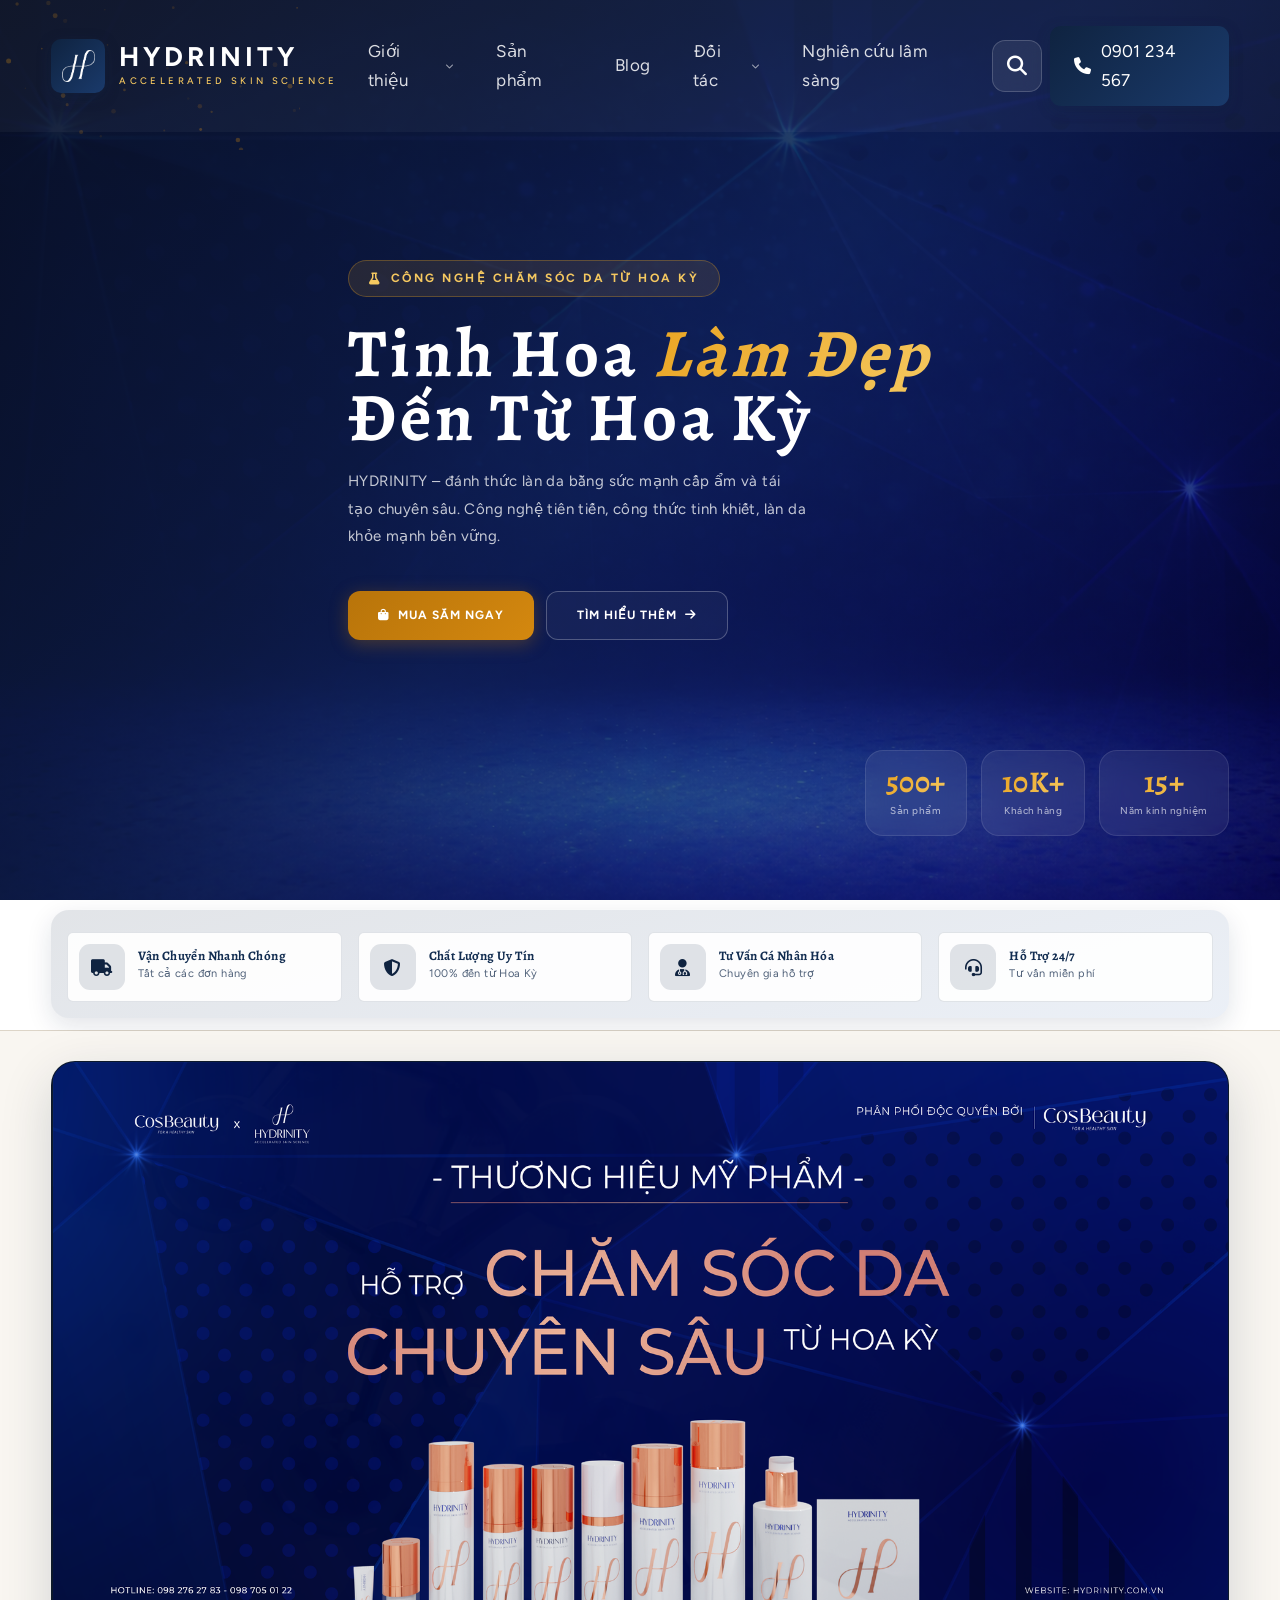
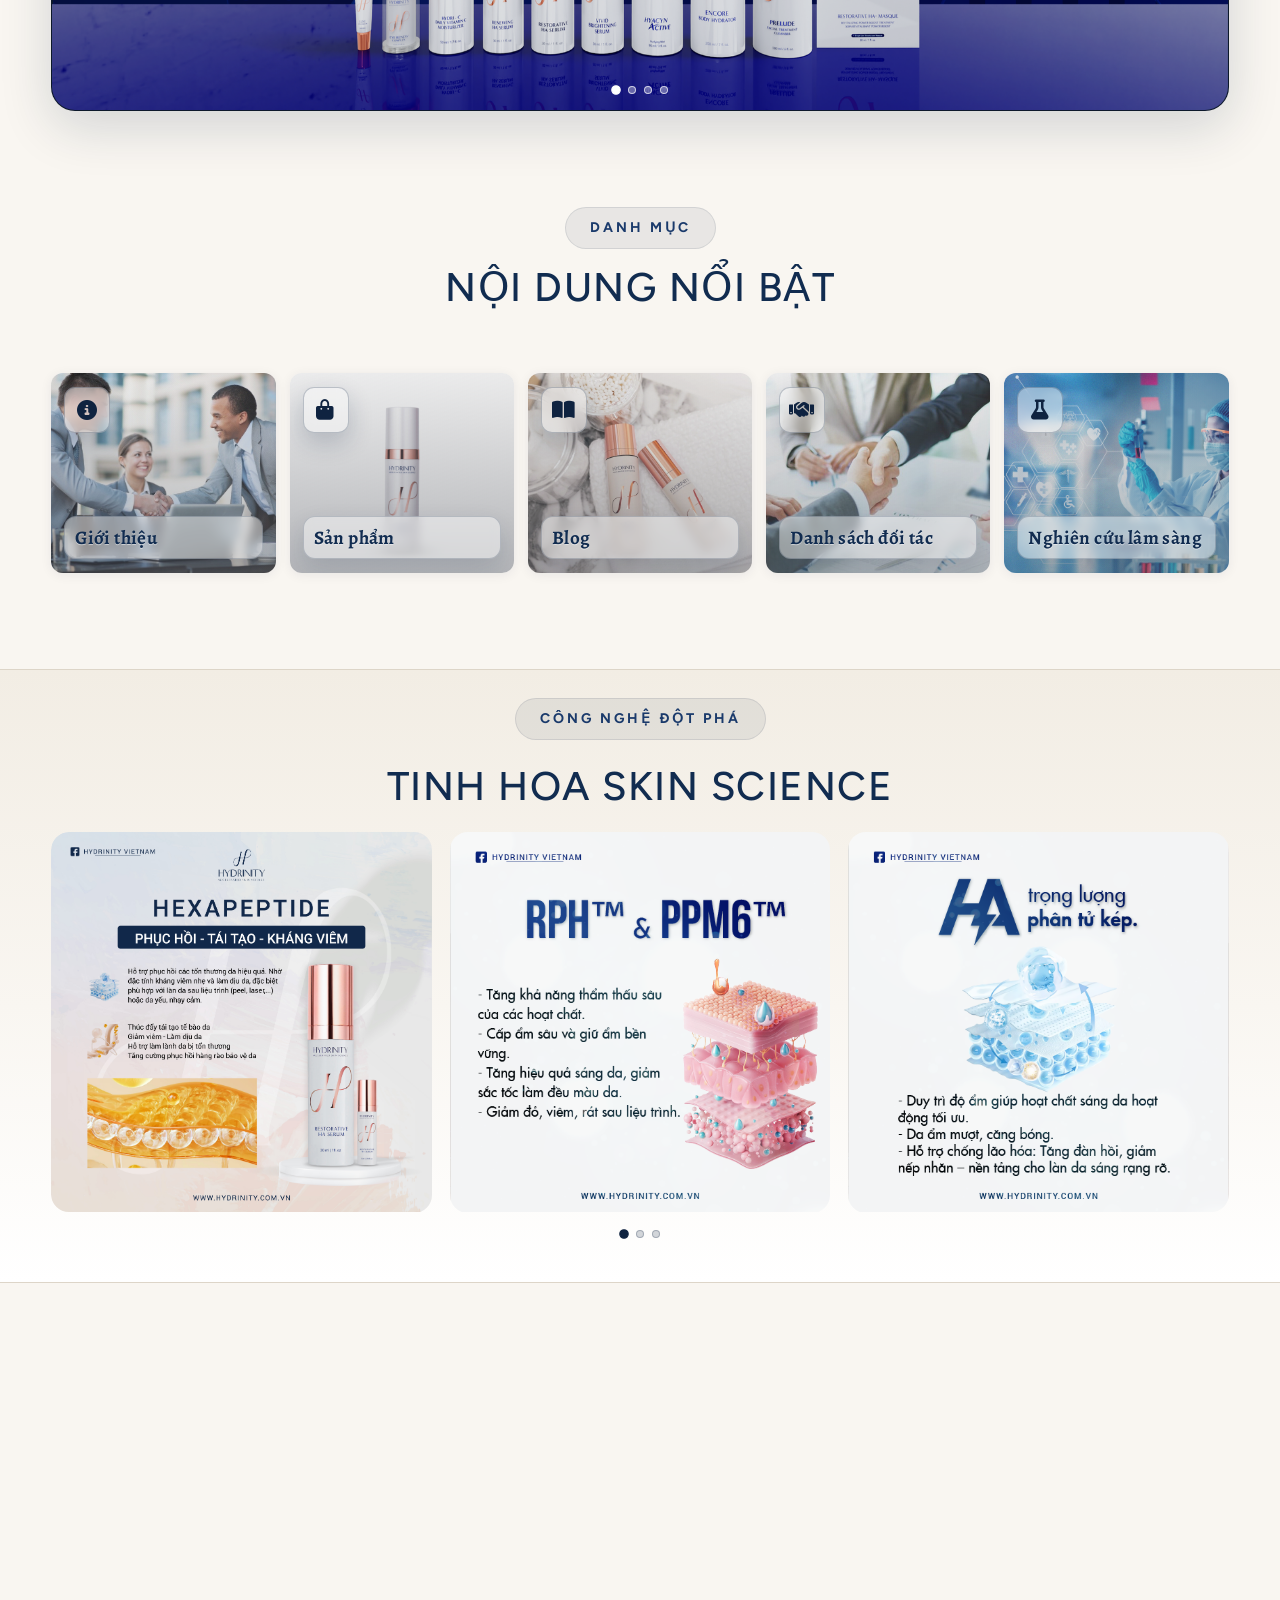
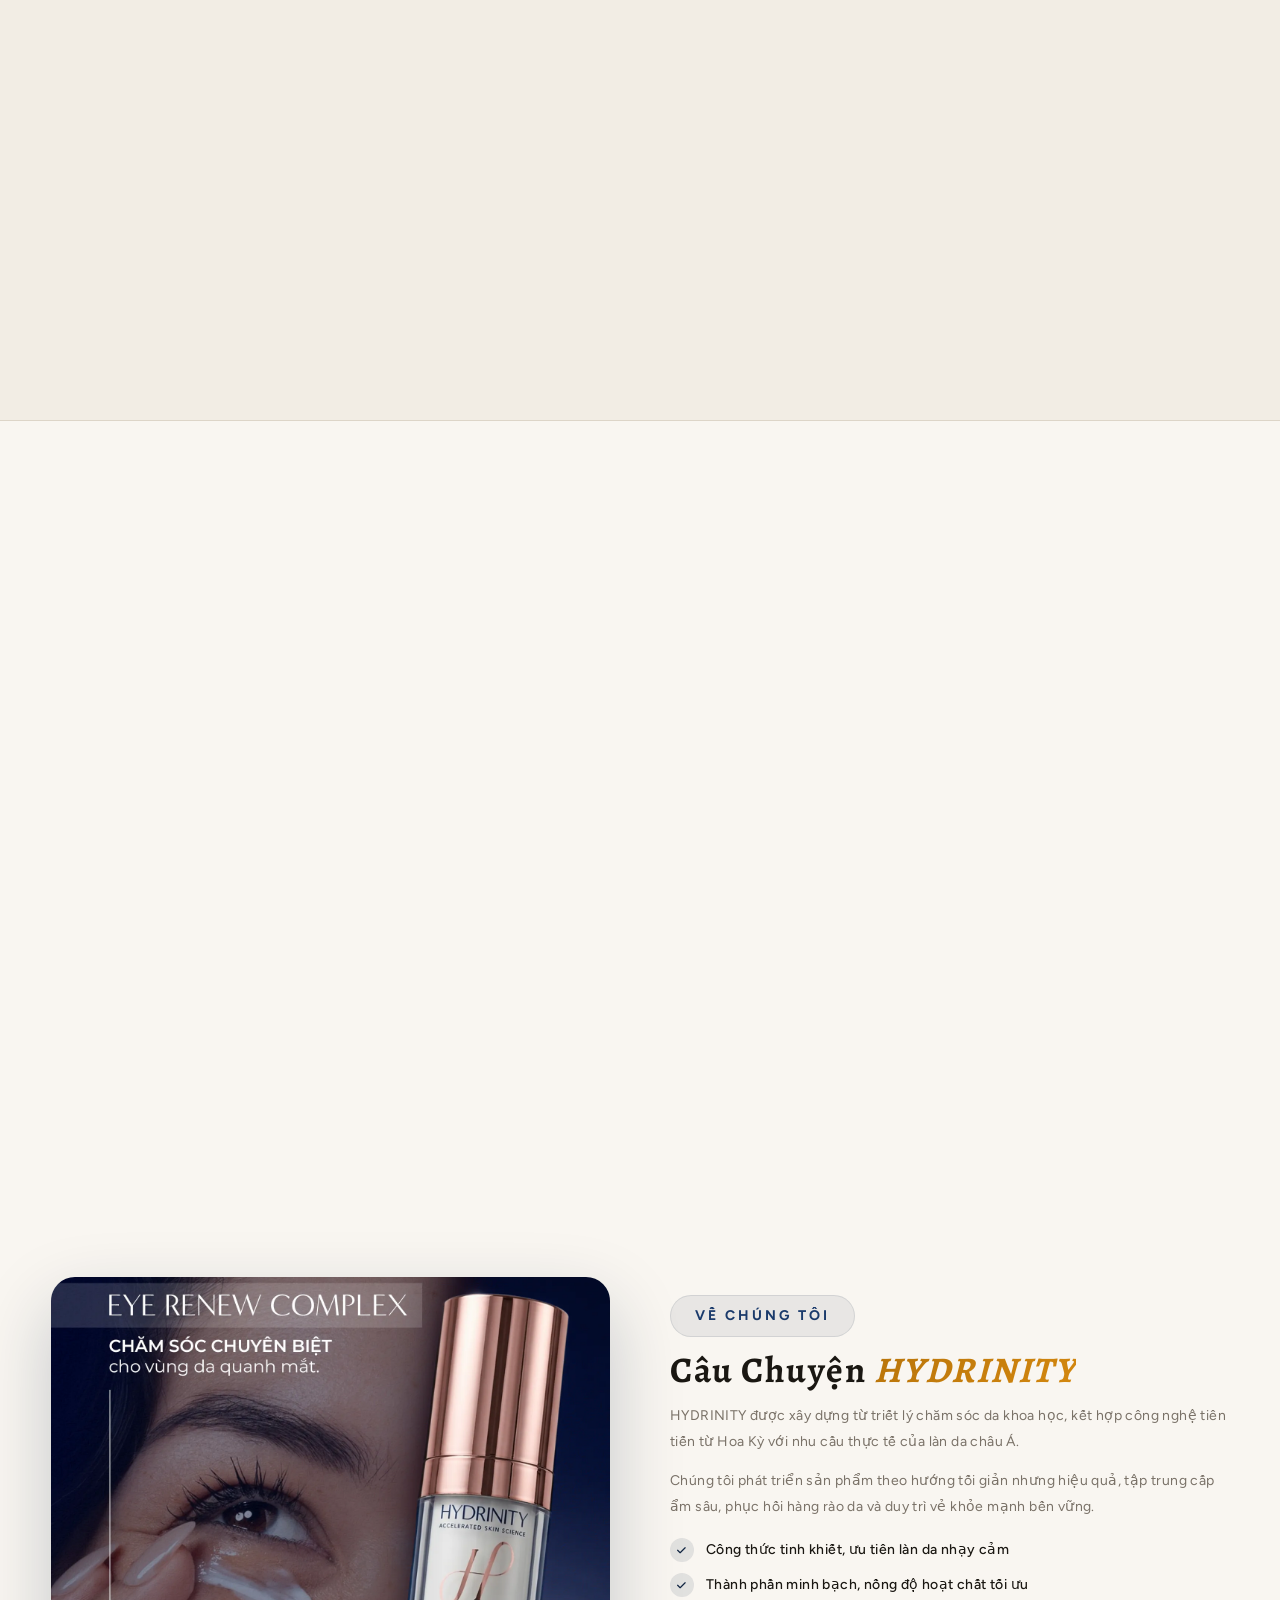
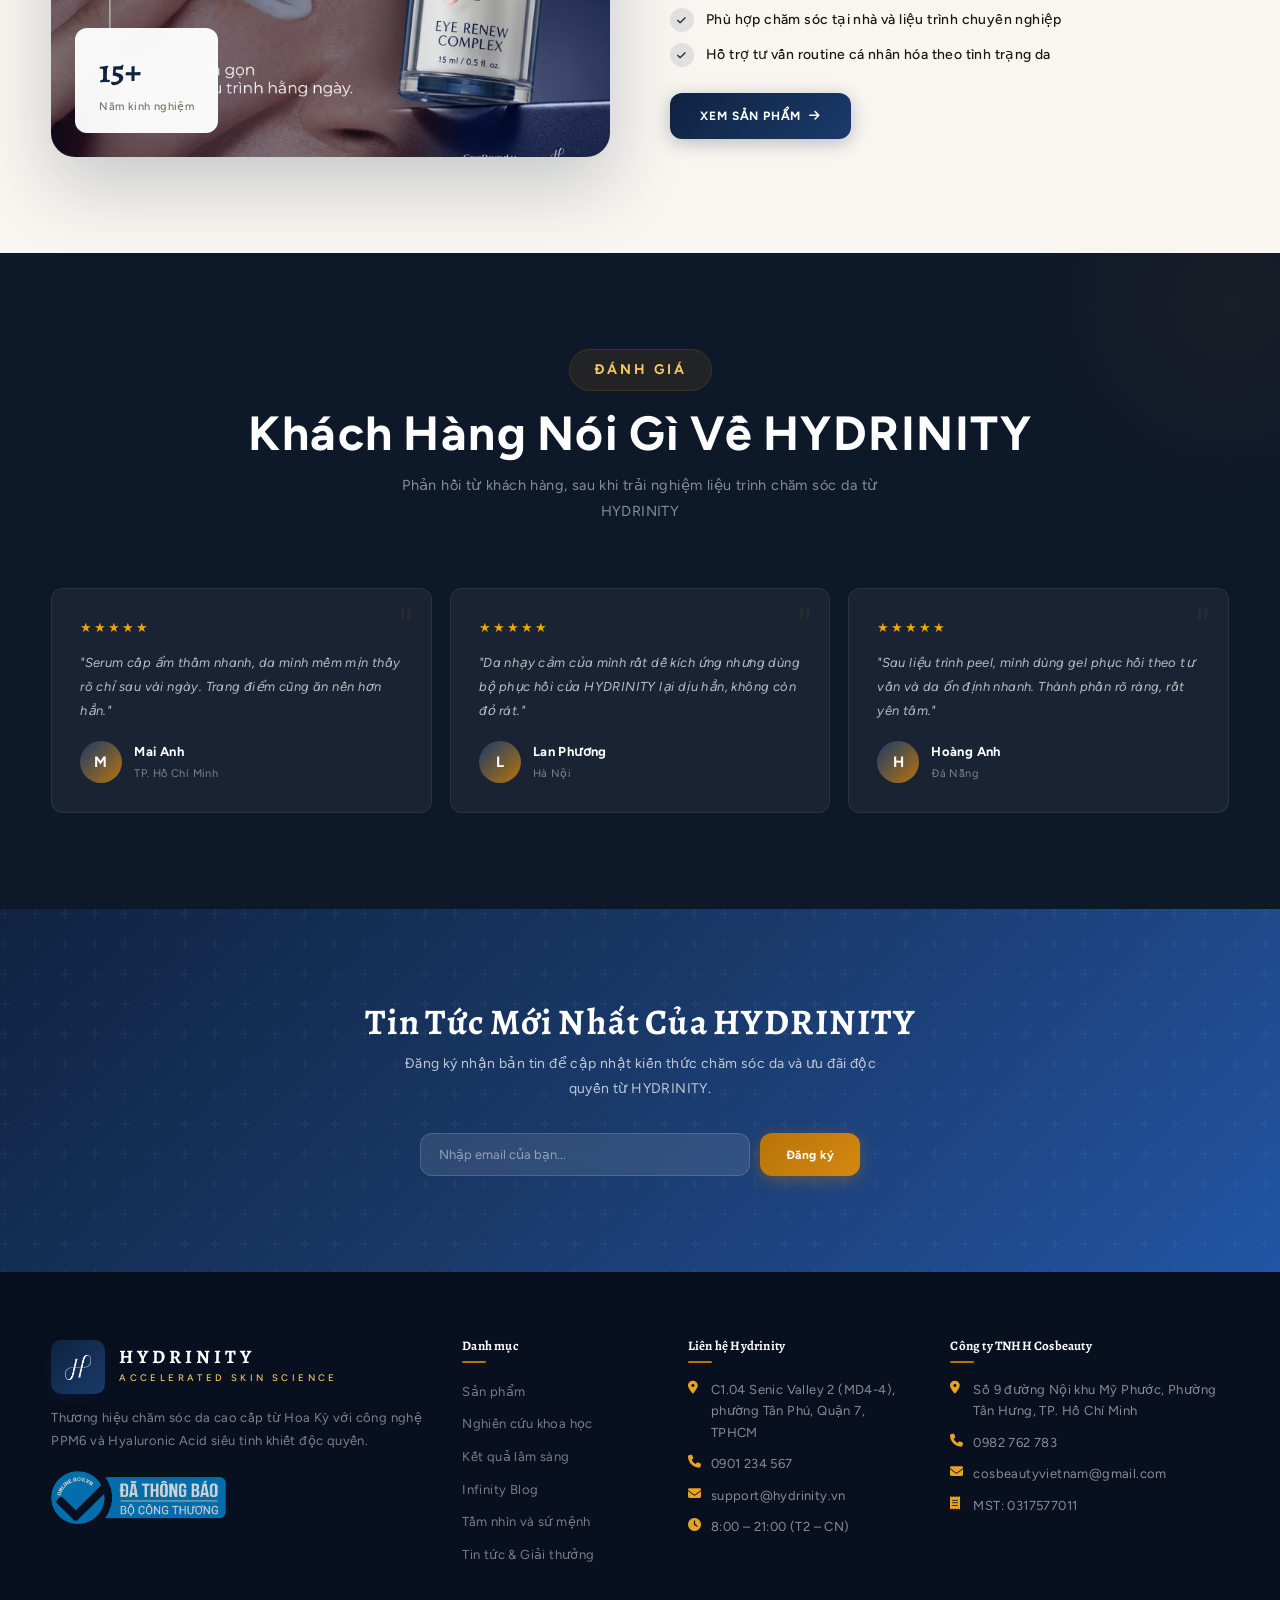
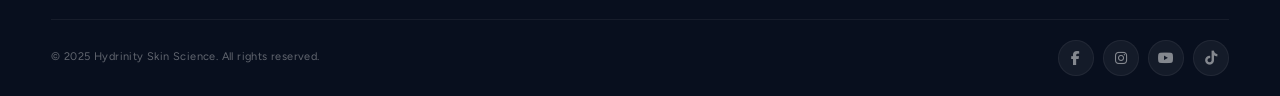
==== commit 770c724f: "first com000000000589212120110060012221mit" ====
--- a/index.html
+++ b/index.html
@@ -2203,7 +2203,7 @@
     <div class="section-header fade-up">
       <span class="section-tag">Đánh giá</span>
       <h2>Khách Hàng Nói Gì Về HYDRINITY</h2>
-      <p>Phản hồi từ khách hàng, sau khi trải nghiệm liệu trình chăm sóc da</p>
+      <p>Phản hồi từ khách hàng, sau khi trải nghiệm liệu trình chăm sóc da từ HYDRINITY</p>
     </div>
     <div class="test-grid fade-up">
       <div class="test-card">
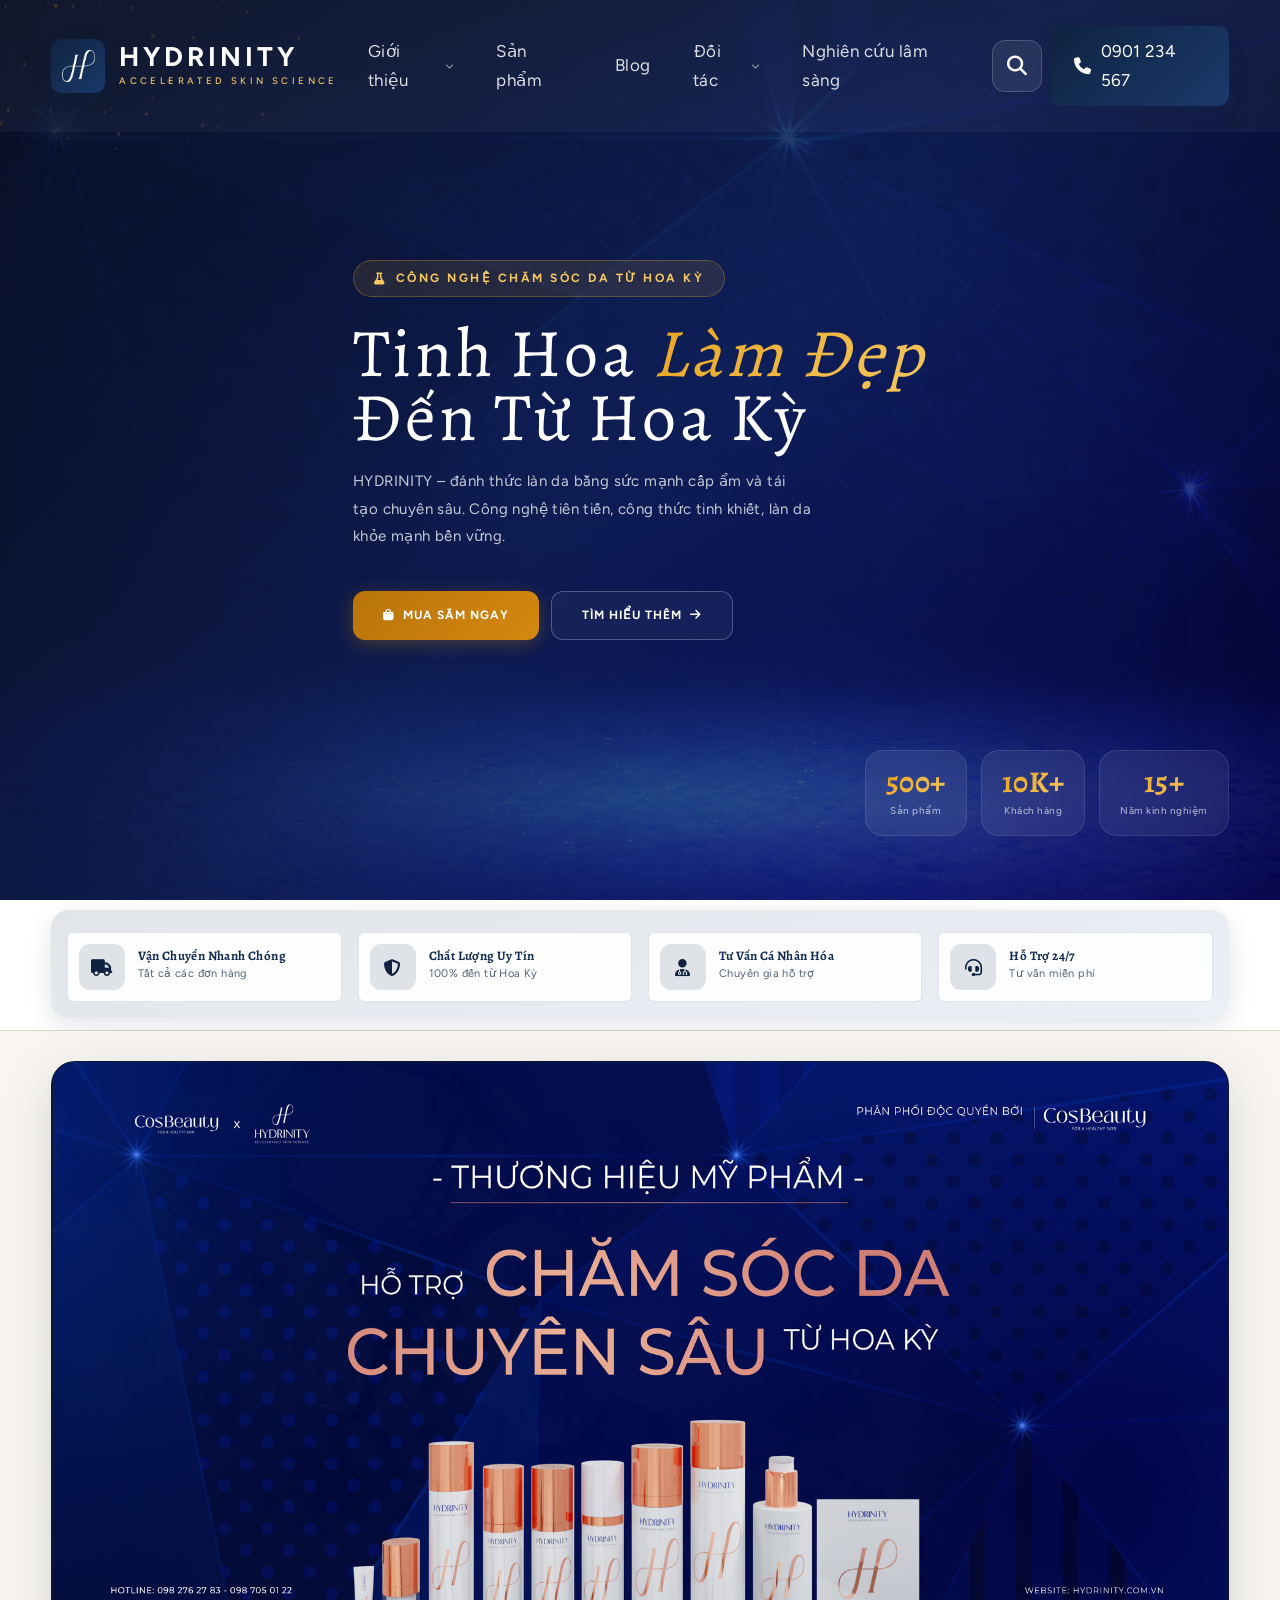
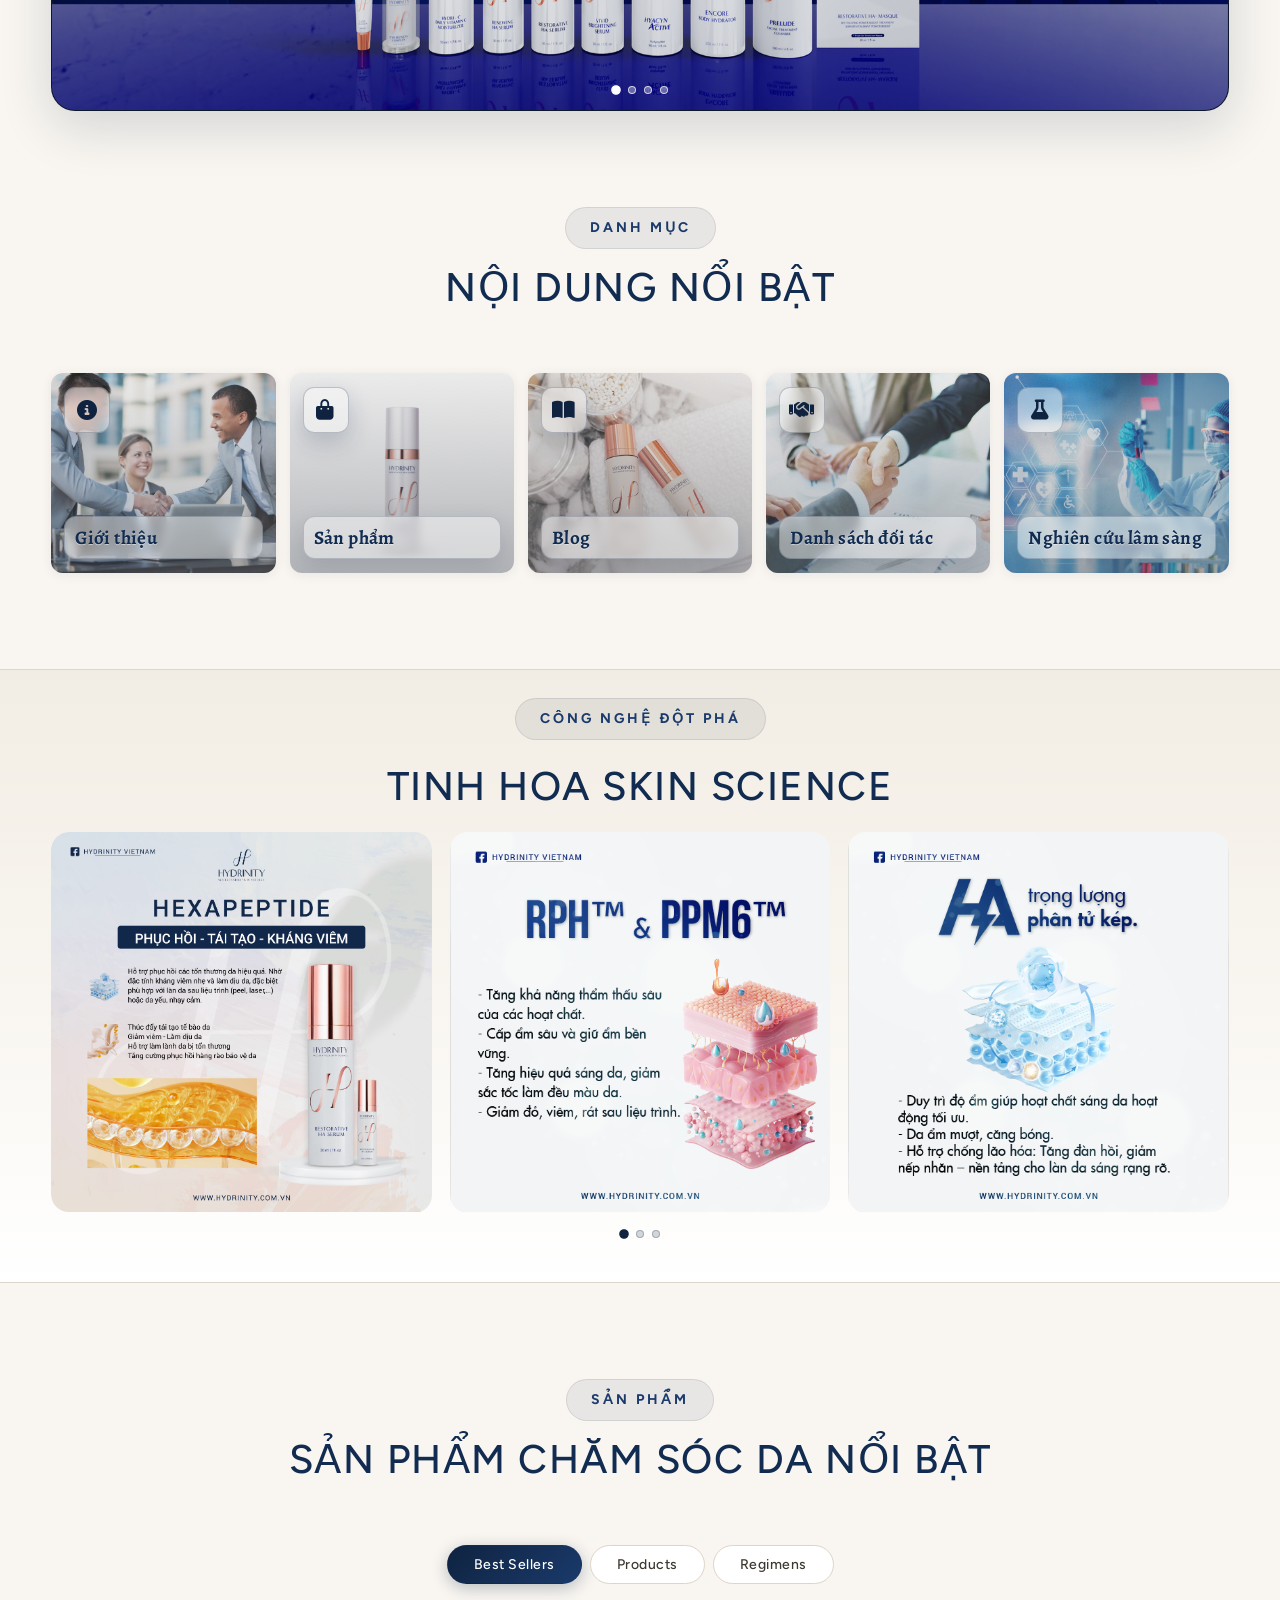
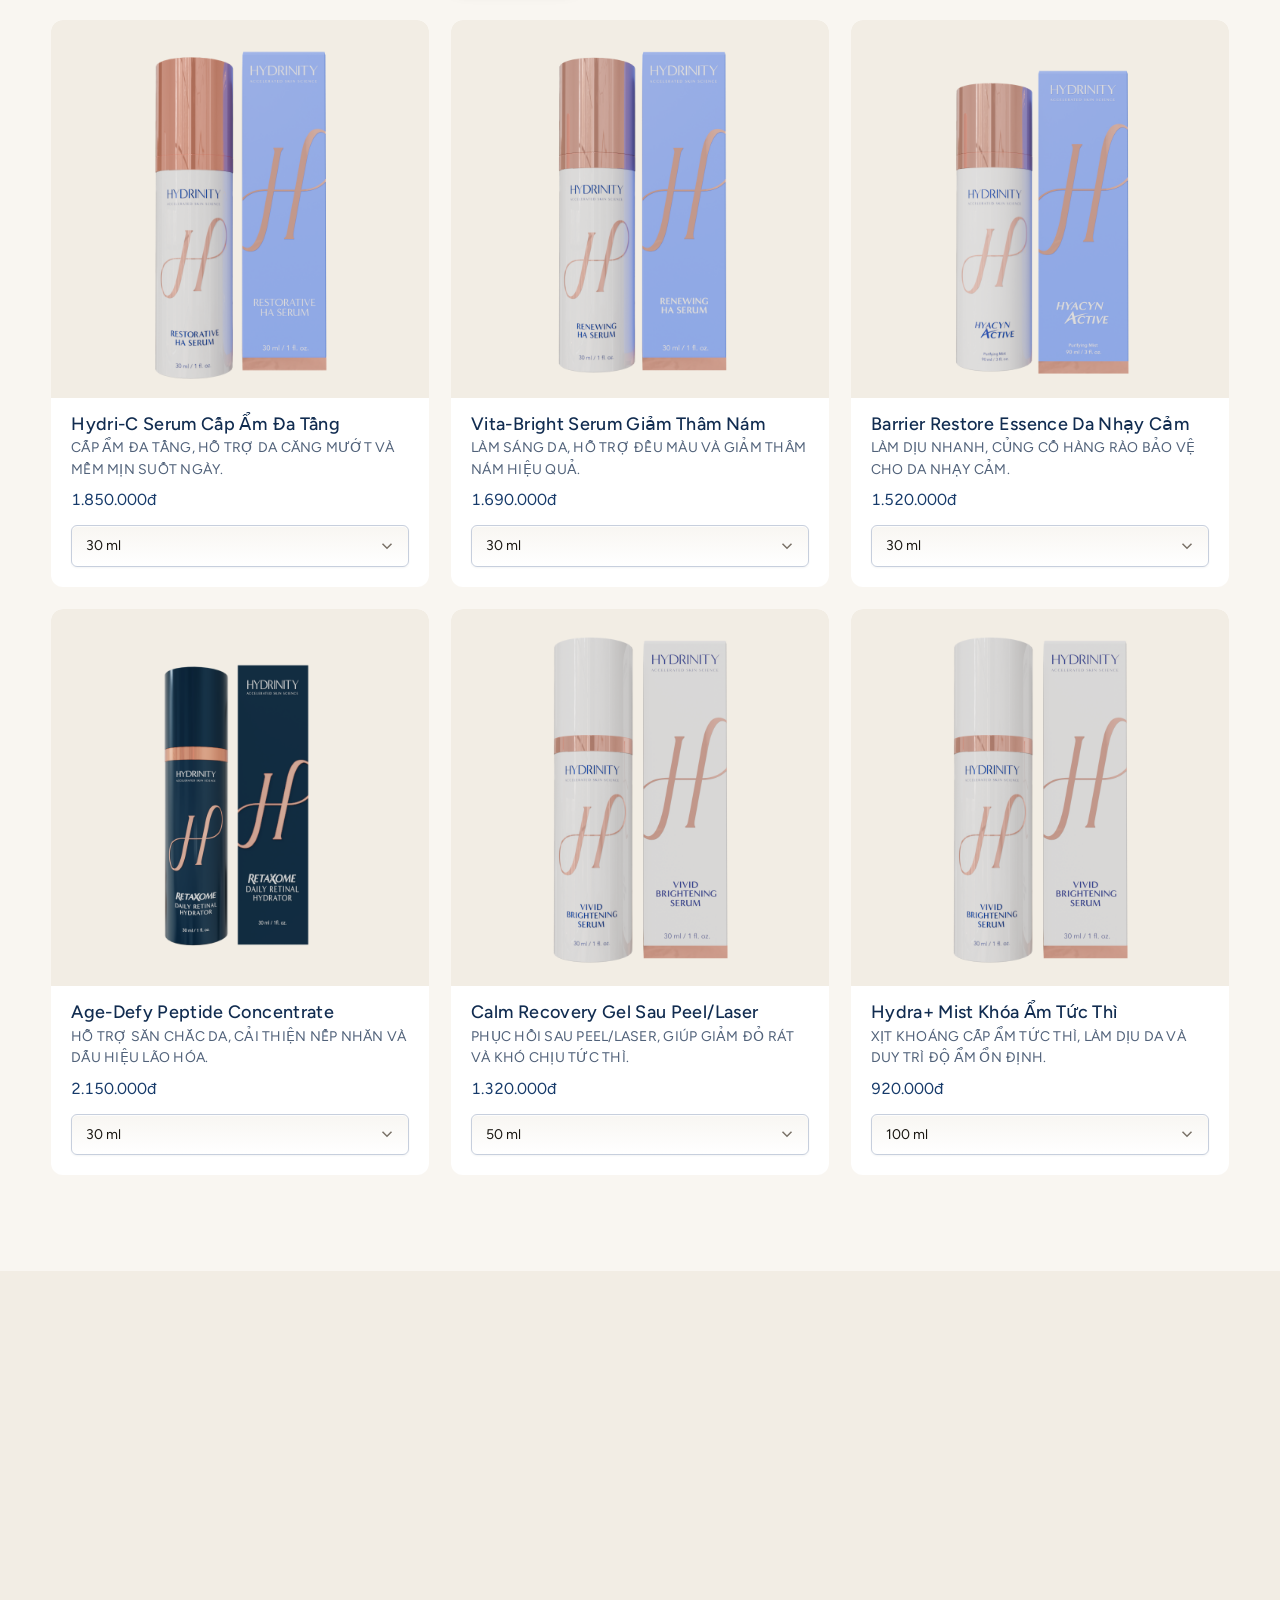
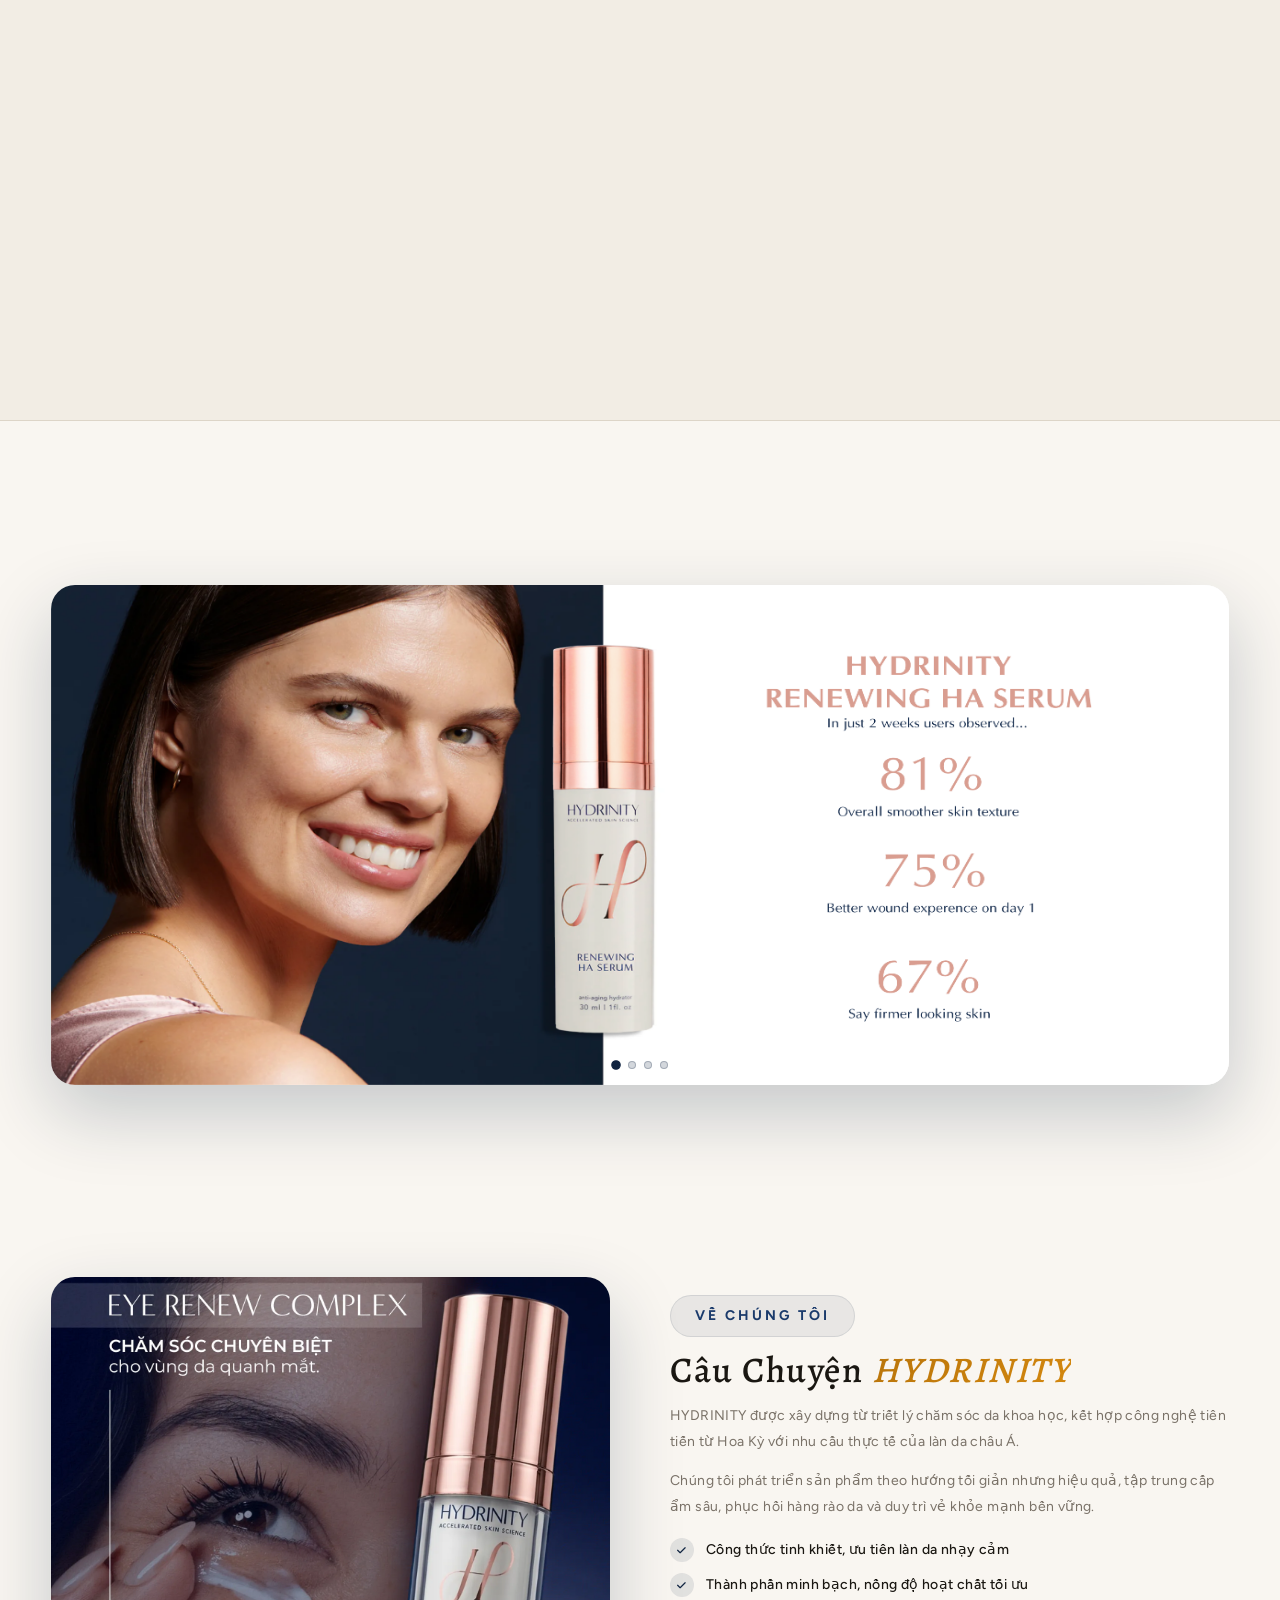
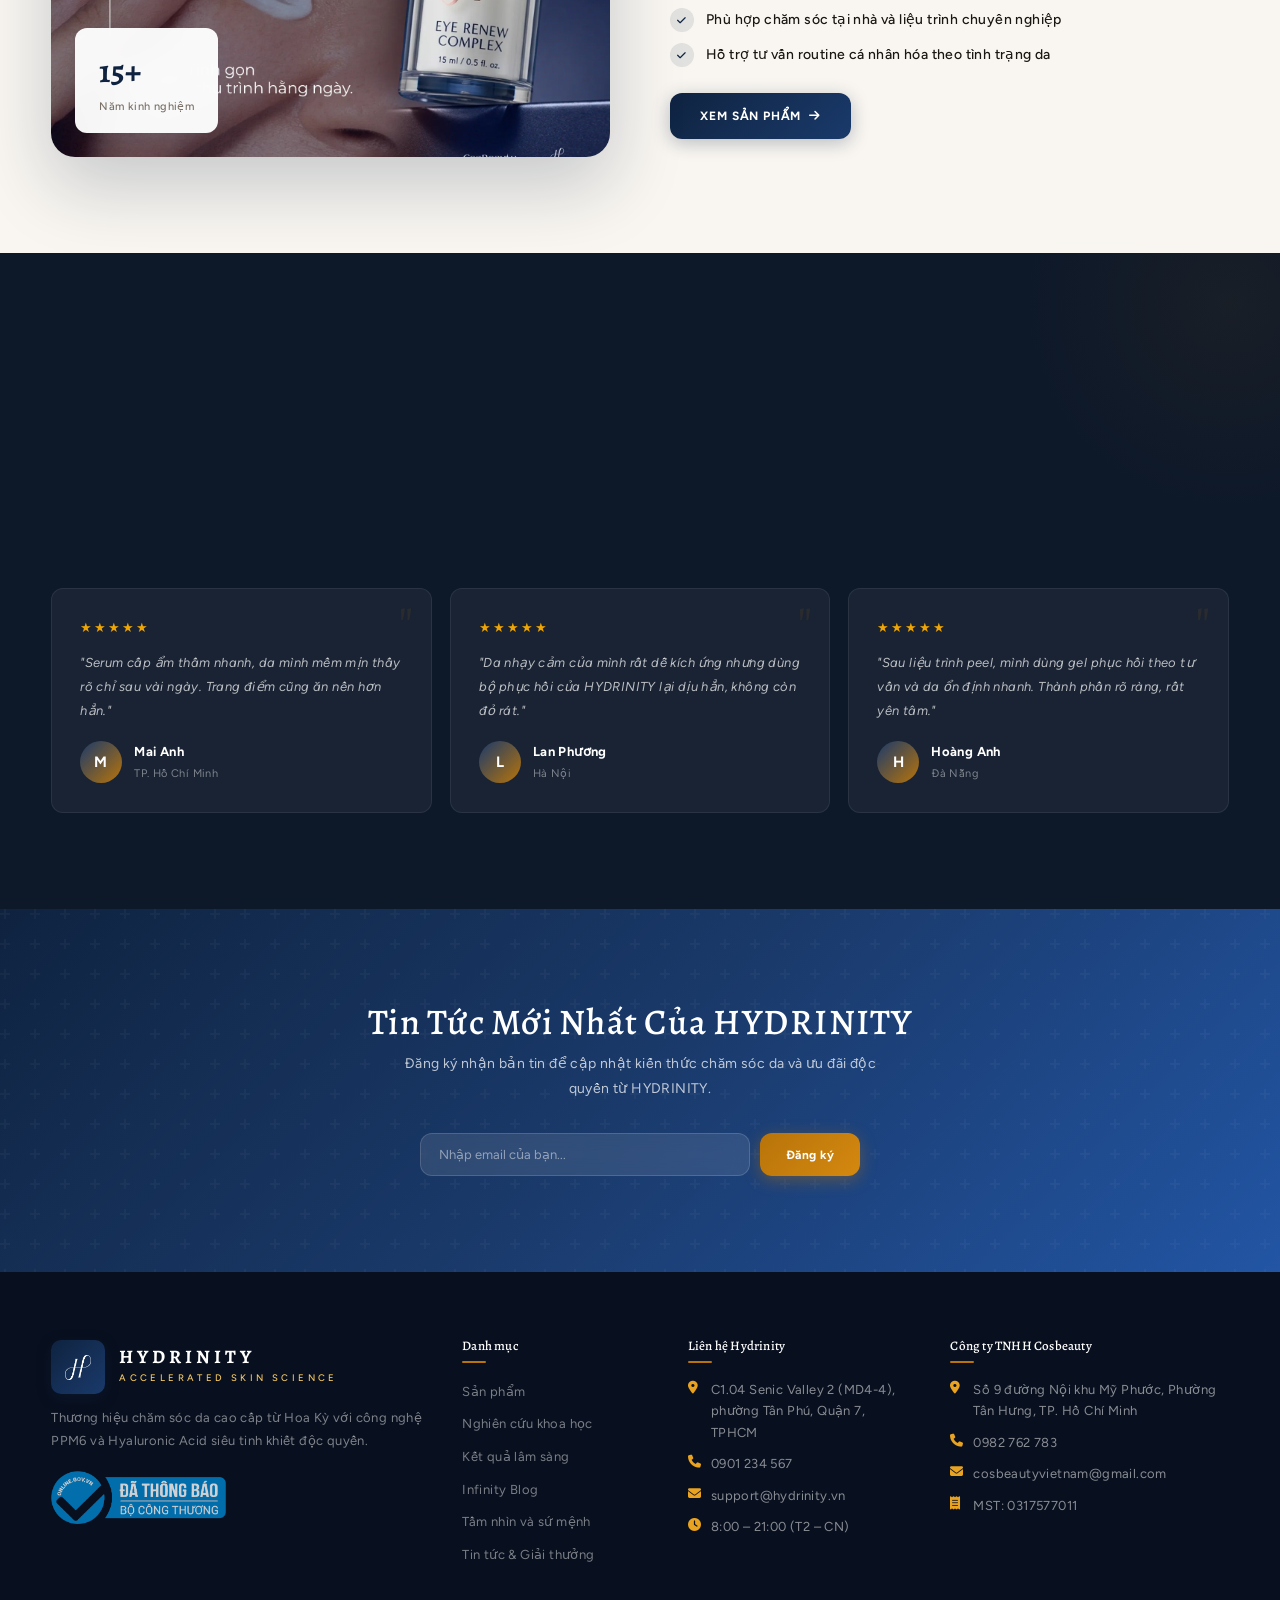
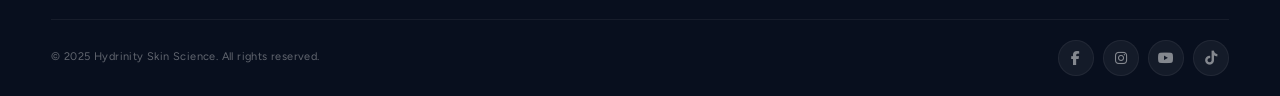
==== commit 8053d803: "first com0000000005892121201100600122210mit" ====
--- a/index.html
+++ b/index.html
@@ -696,7 +696,7 @@
 .hero h1 {
   font-family: var(--font-display);
   font-size: var(--text-hero);
-  font-weight: 600;
+  font-weight: 400;
   color: #fff;
   line-height: 1.08;
   margin-bottom: 18px;
@@ -1422,7 +1422,7 @@
 .about-float .lbl { font-size: 11px; color: var(--ink-light); font-weight: 500; }
 .about-content h2 {
   font-family: var(--font-display);
-  font-size: var(--text-2xl); font-weight: 600;
+  font-size: var(--text-2xl); font-weight: 500;
   margin-bottom: 16px; line-height: 1.2; color: var(--ink);
   letter-spacing: -0.2px;
 }
@@ -1460,7 +1460,7 @@
   pointer-events: none;
 }
 .testimonials .section-tag { background: rgba(184,116,10,.12); color: var(--gold-pale); border-color: rgba(184,116,10,.2); }
-.testimonials .section-header h2 { color: #fff; }
+.testimonials .section-header h2 { color: #fff; font-weight: 500 !important; }
 .testimonials .section-header p  { color: rgba(255,255,255,.5); }
 .test-grid { display: grid; grid-template-columns: repeat(3,1fr); gap: 18px; }
 .test-card {
@@ -1513,7 +1513,7 @@
   font-family: var(--font-display);
   font-size: var(--text-2xl); color: #fff;
   margin-bottom: 12px; line-height: 1.2; position: relative;
-  font-weight: 600; letter-spacing: -0.2px;
+  font-weight: 500; letter-spacing: -0.2px;
 }
 .cta-section p {
   color: rgba(255,255,255,.72); font-size: 14px;
@@ -1551,7 +1551,7 @@
 .footer { background: var(--dark-bg); color: rgba(255,255,255,.55); padding: 68px 0 0; }
 .footer-grid { display: grid; grid-template-columns: 2fr 1fr 1.2fr 1.5fr; gap: 40px; }
 .footer h3 {
-  color: #fff; font-size: 13px; font-weight: 600;
+  color: #fff; font-size: 13px; font-weight: 500;
   margin-bottom: 16px; position: relative; padding-bottom: 10px;
   letter-spacing: 0.2px;
 }
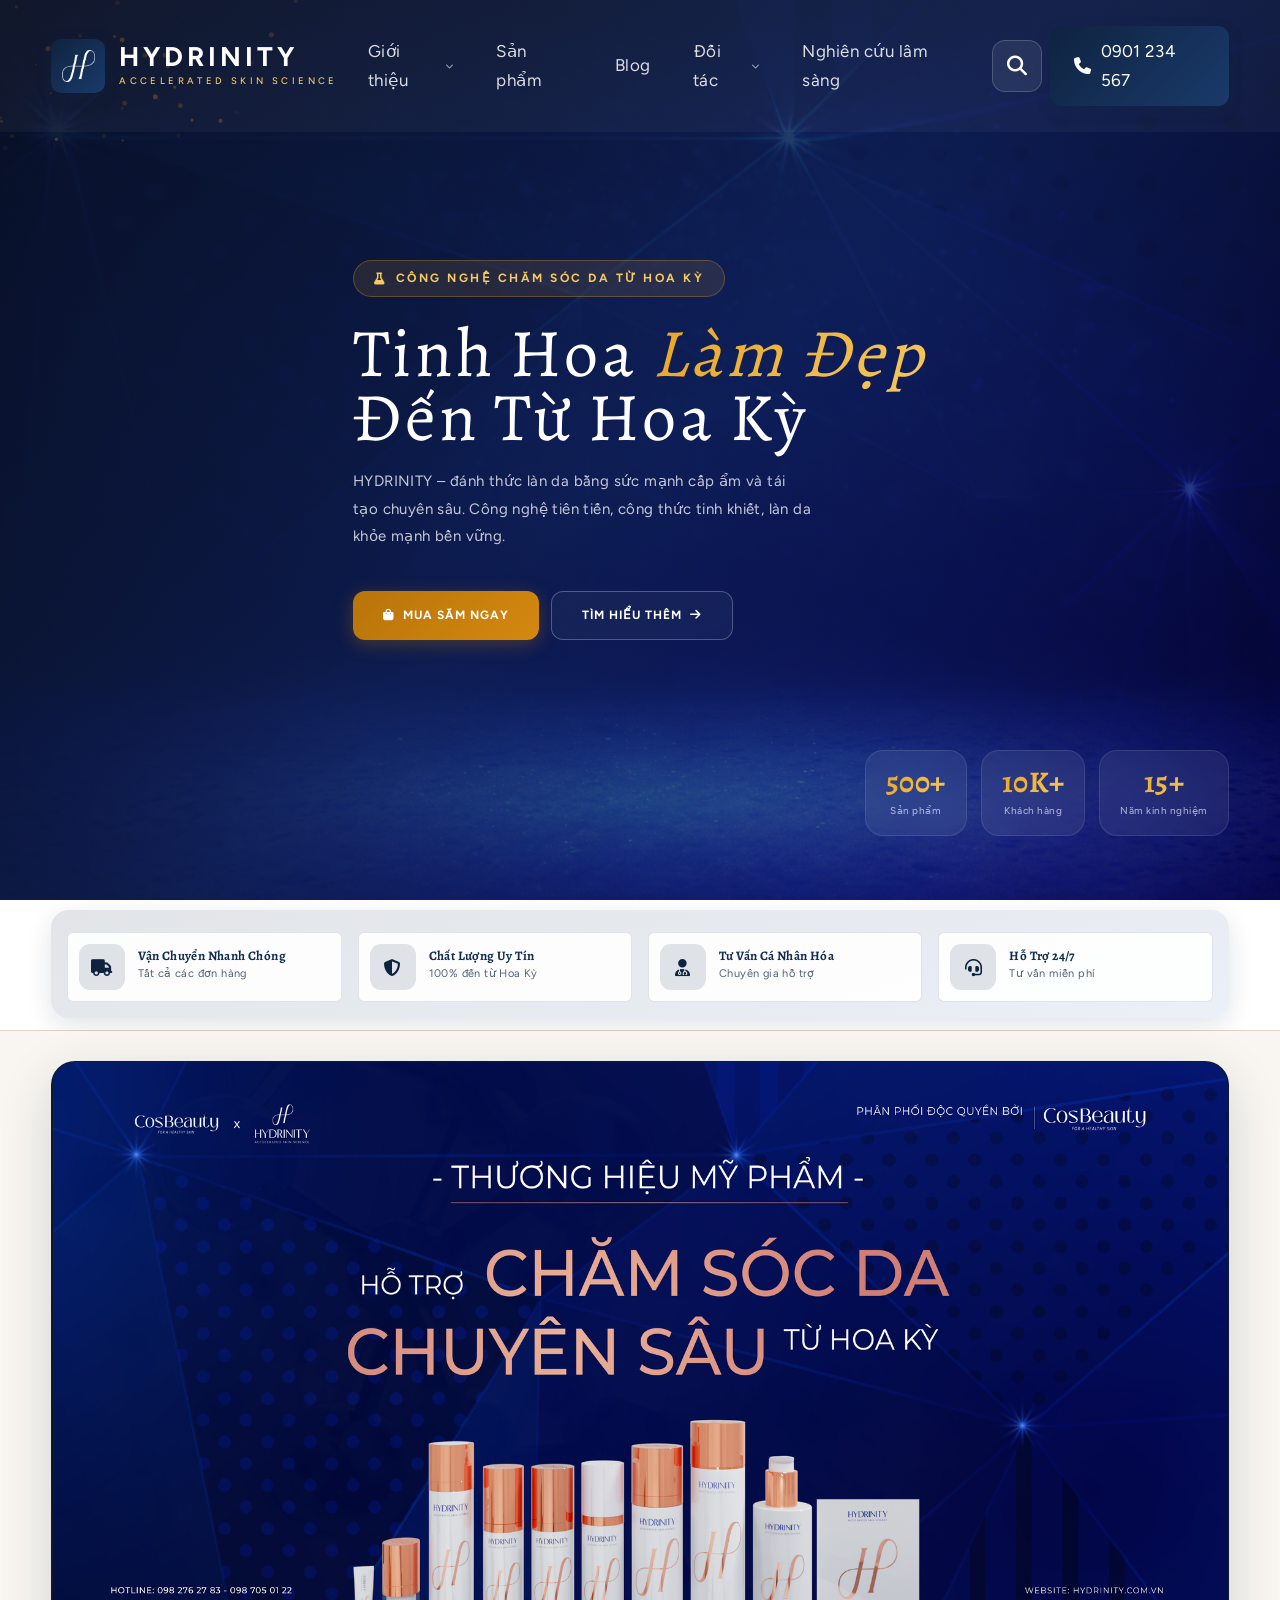
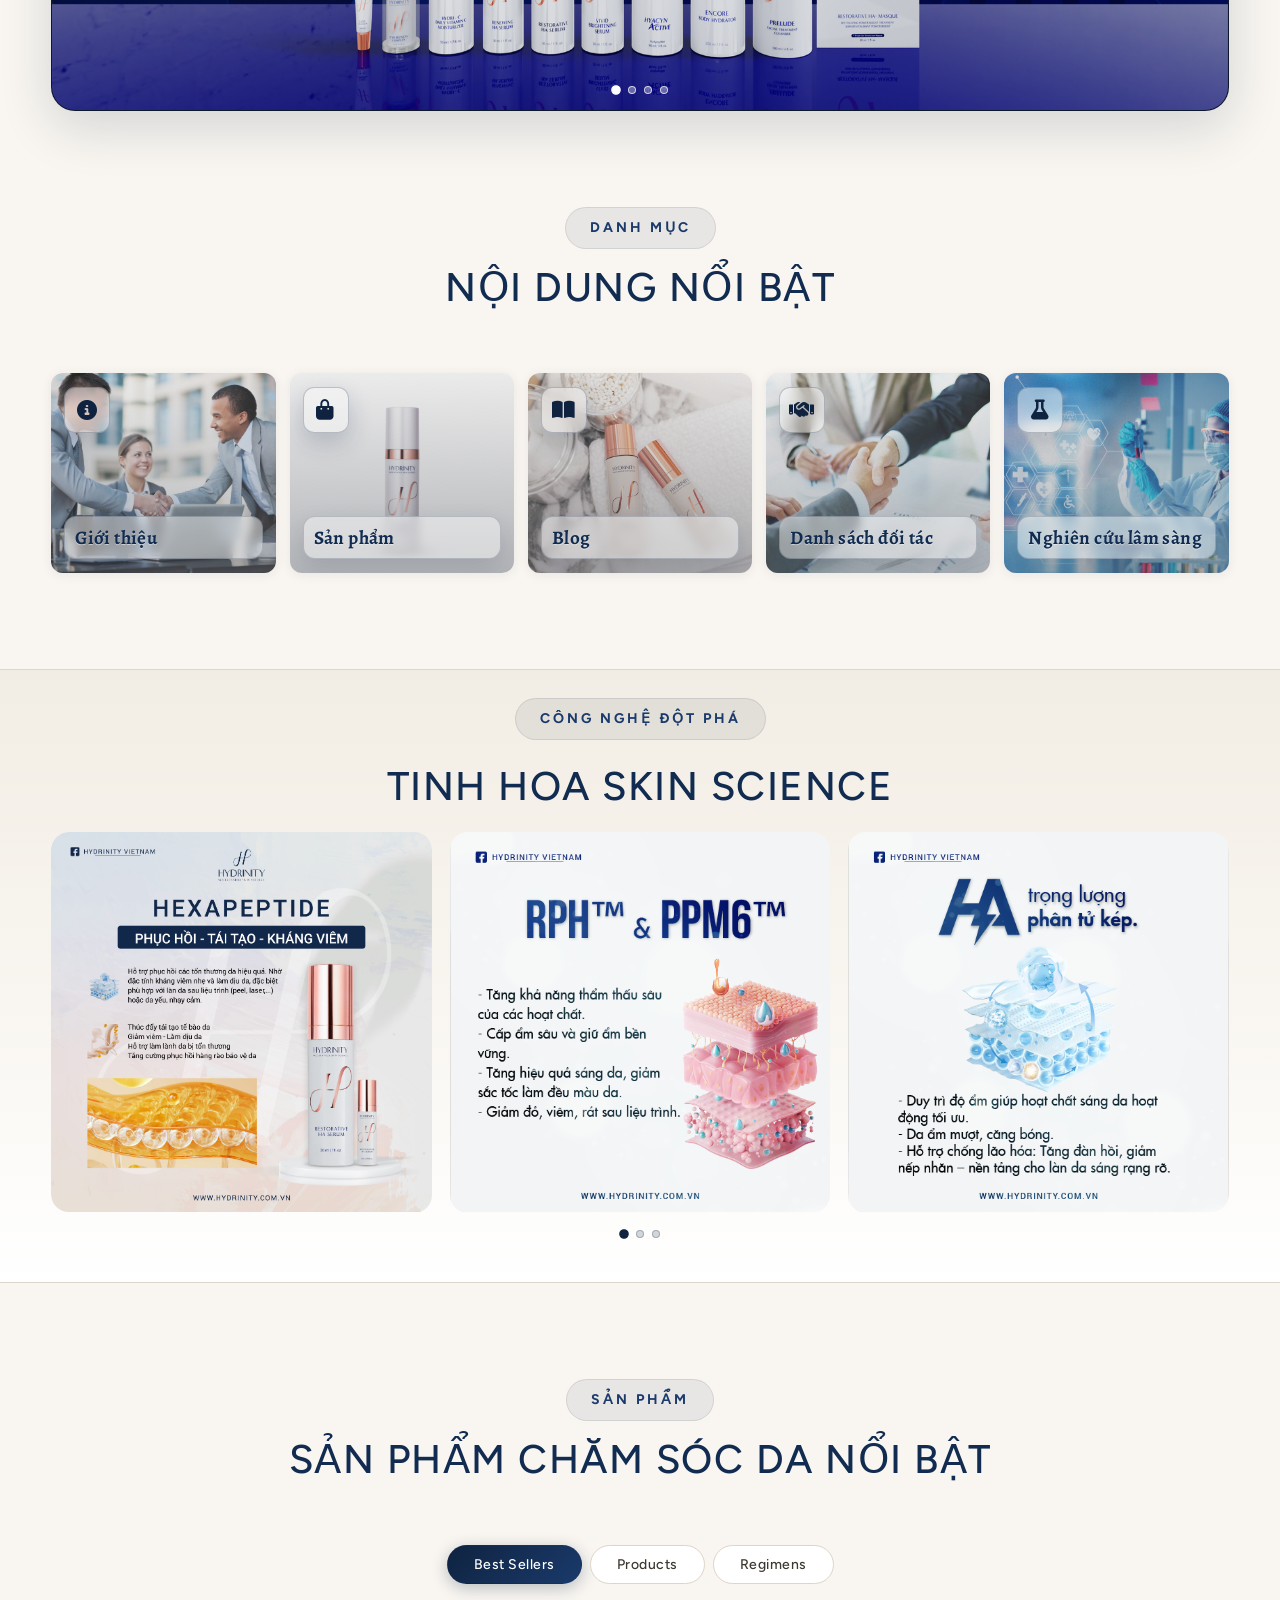
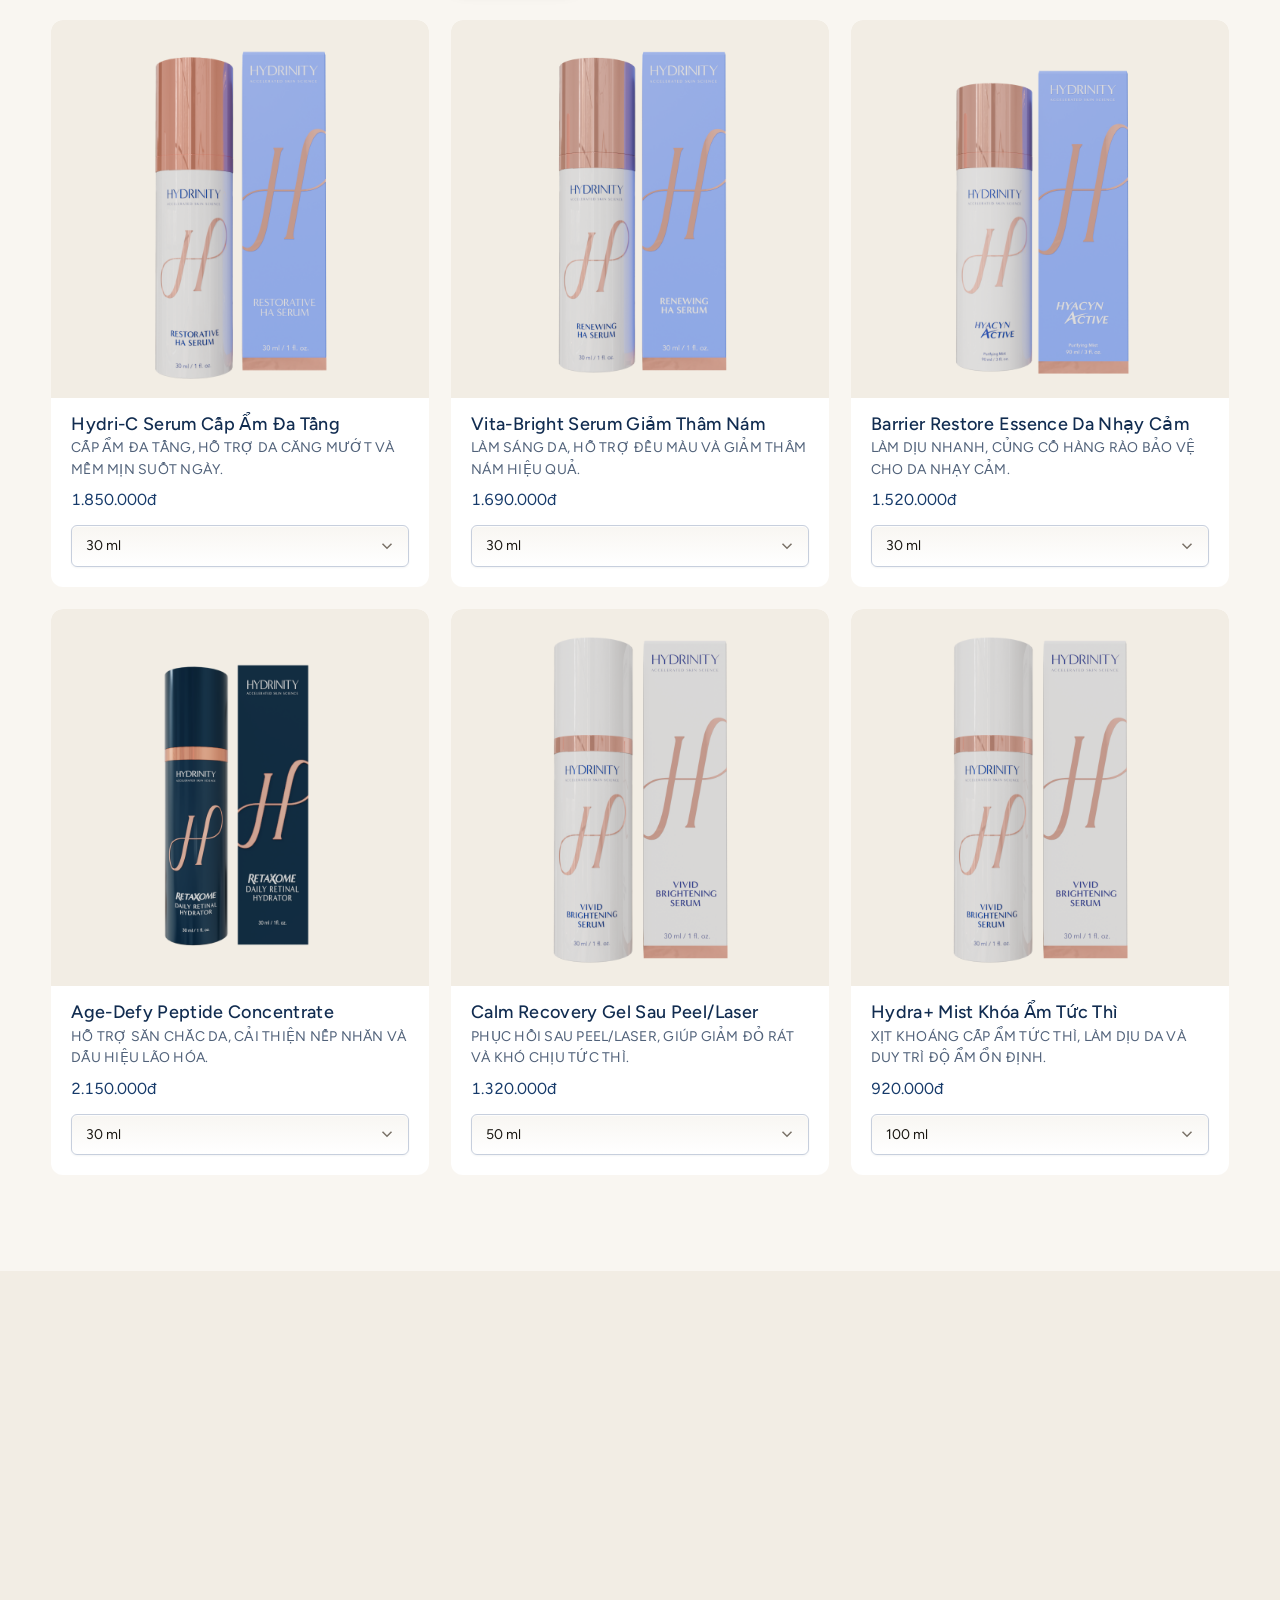
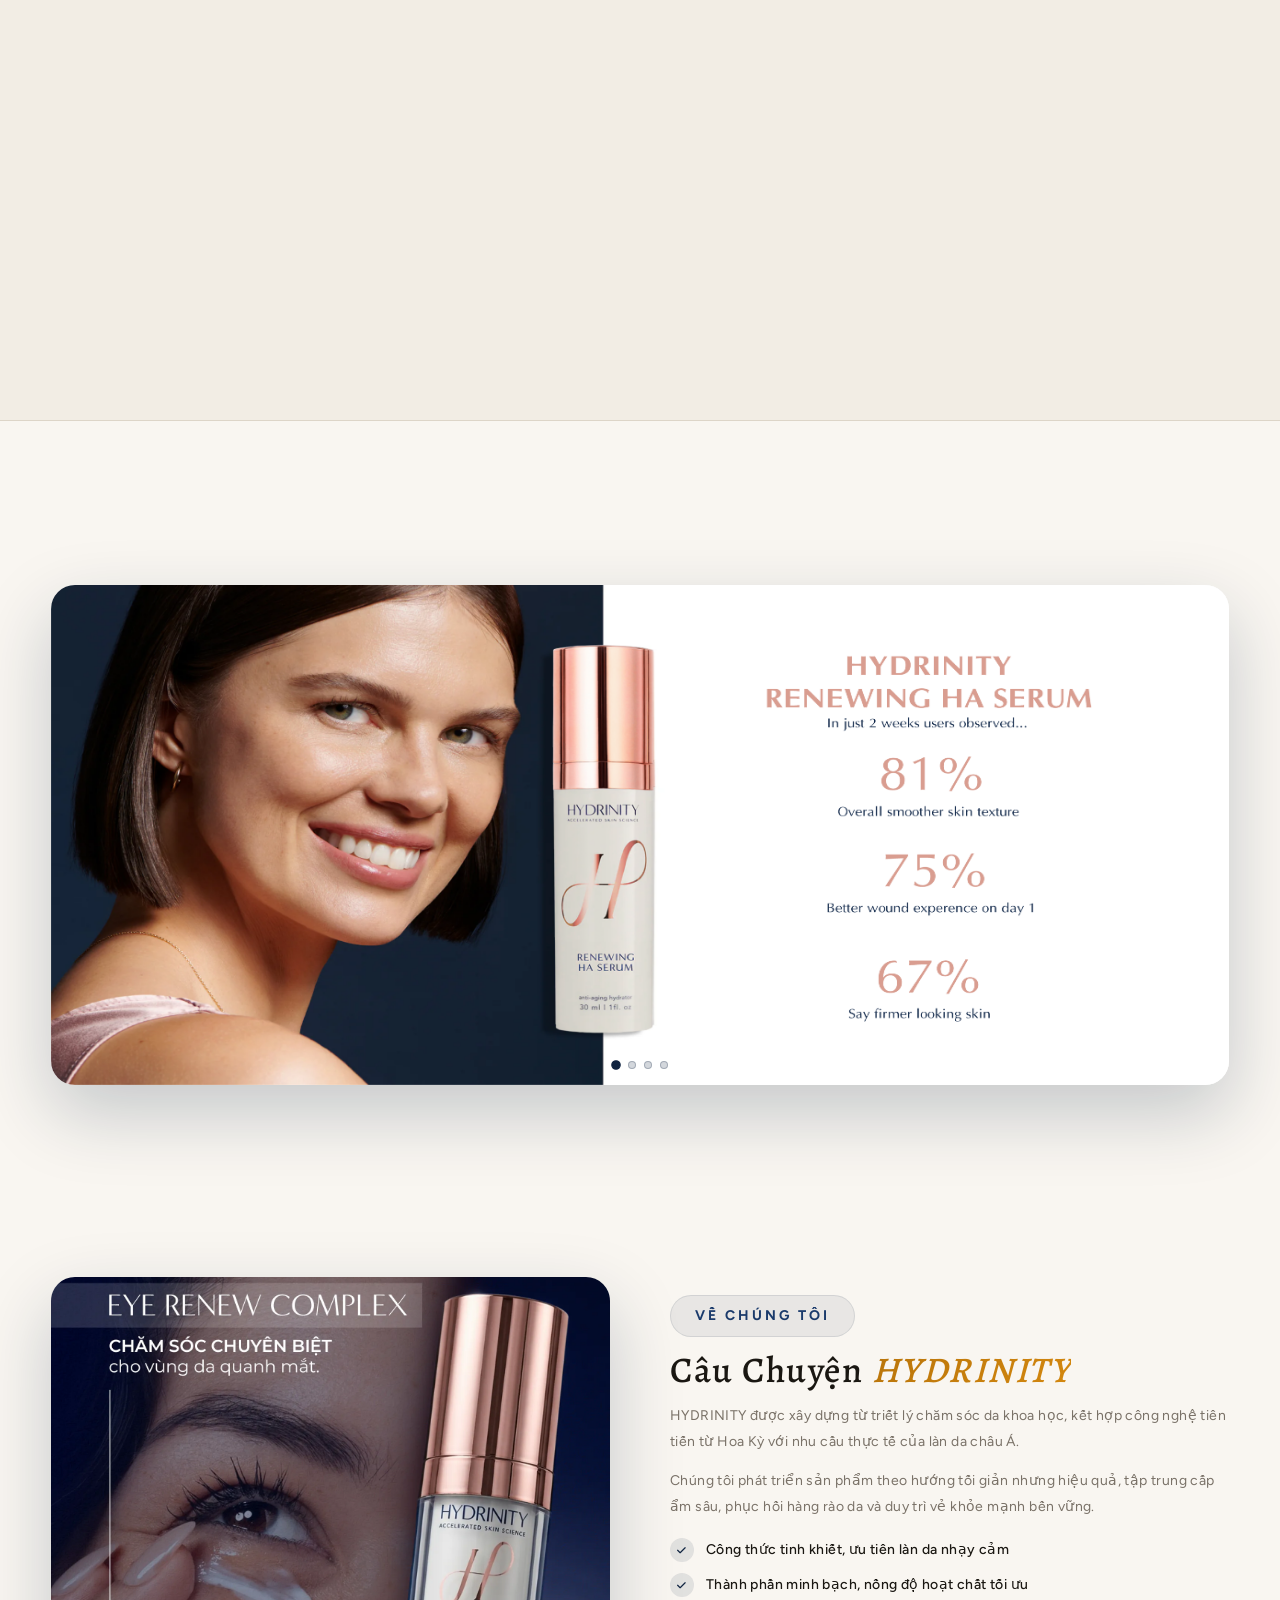
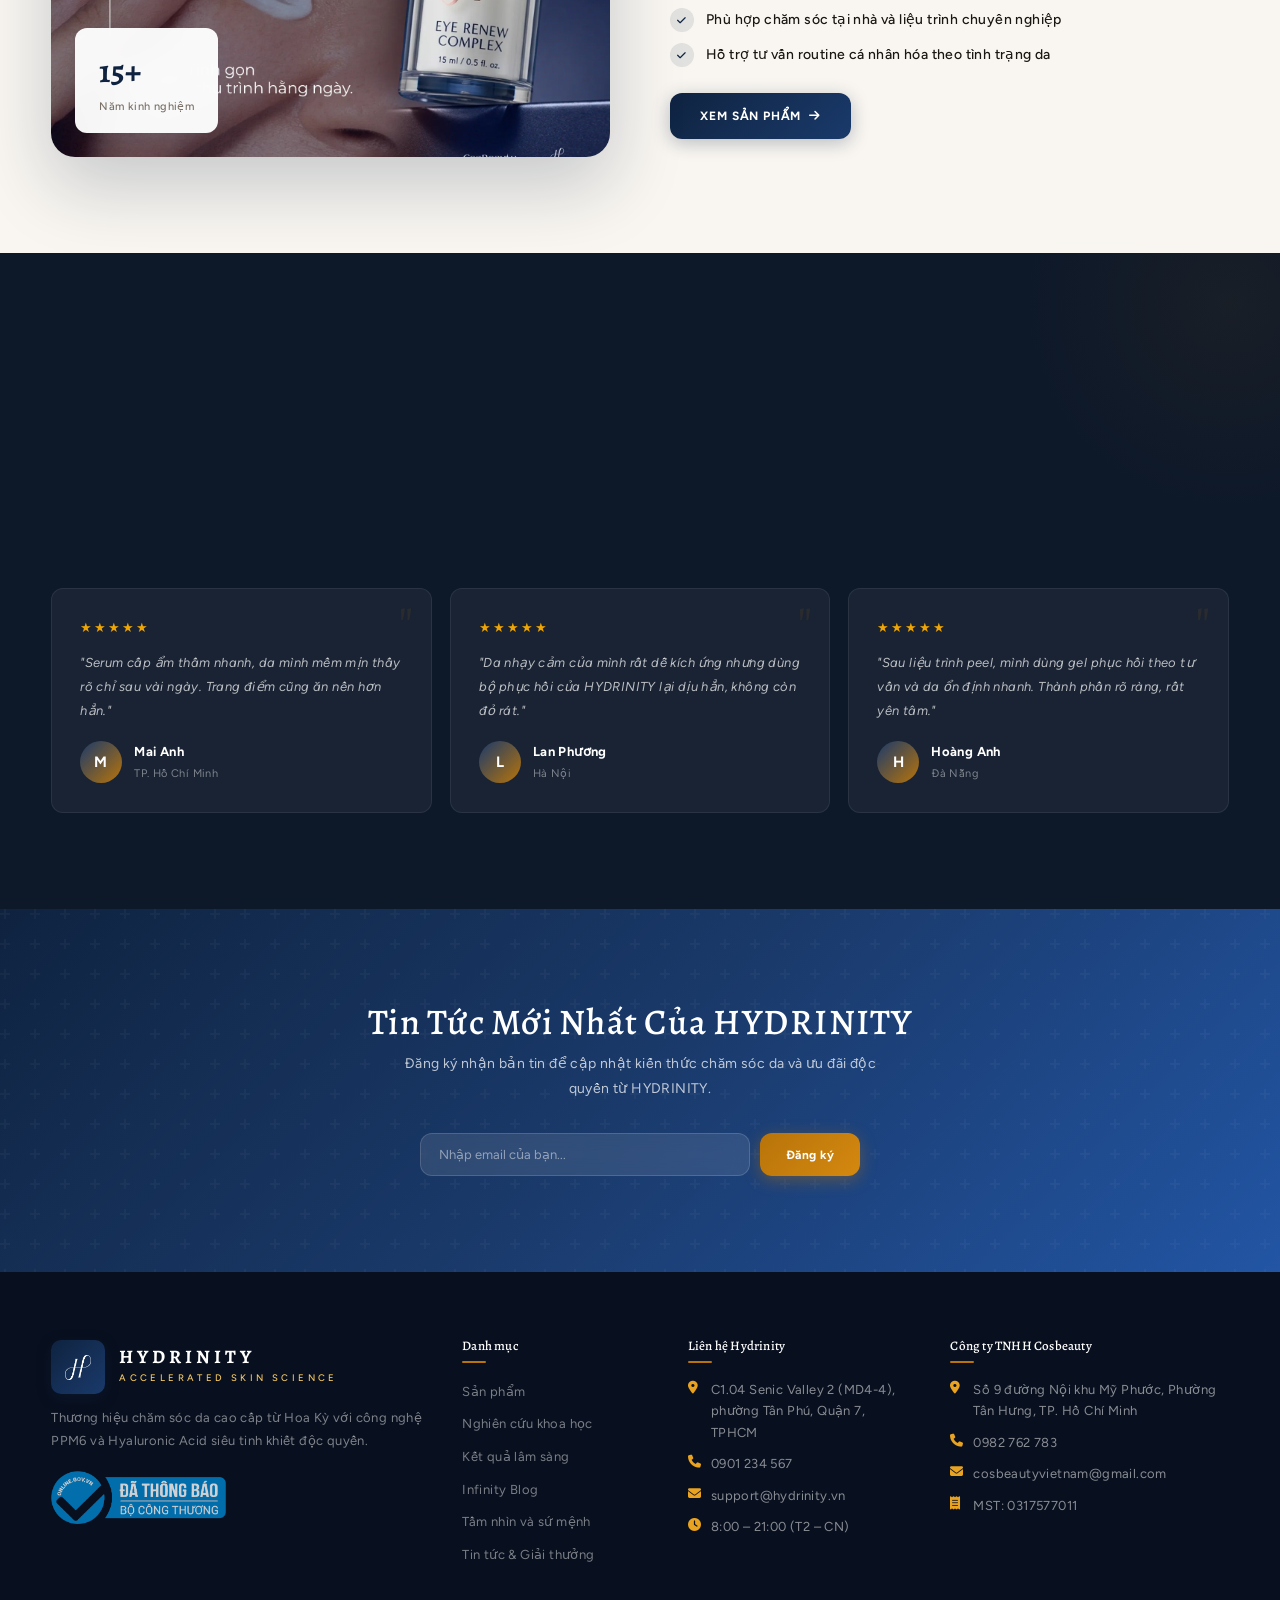
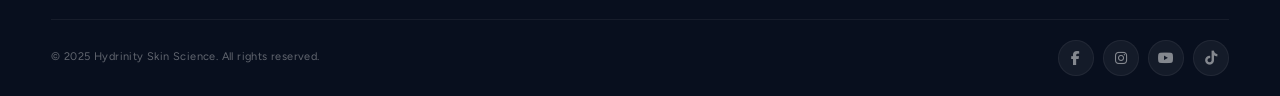
==== commit 25cc589b: "first com0000000005892121201100600122214440mit" ====
--- a/index.html
+++ b/index.html
@@ -1696,7 +1696,7 @@
   .testimonials .section-header h2,
   .cta-section h2 { word-spacing: -2.5px !important; }
   .hero { height: 65vh; min-height: 540px; }
-  .hero h1 { font-size: clamp(30px, 8vw, 42px); }
+  .hero h1 { font-size: clamp(30px, 8vw, 42px); word-spacing: -5.5px !important; }
   .hero p  { font-size: 14px; }
   .features-inner { grid-template-columns: 1fr; padding-top: 18px; padding-bottom: 14px; }
   .mid-slider-frame { height: 210px; border-radius: var(--r-md); }
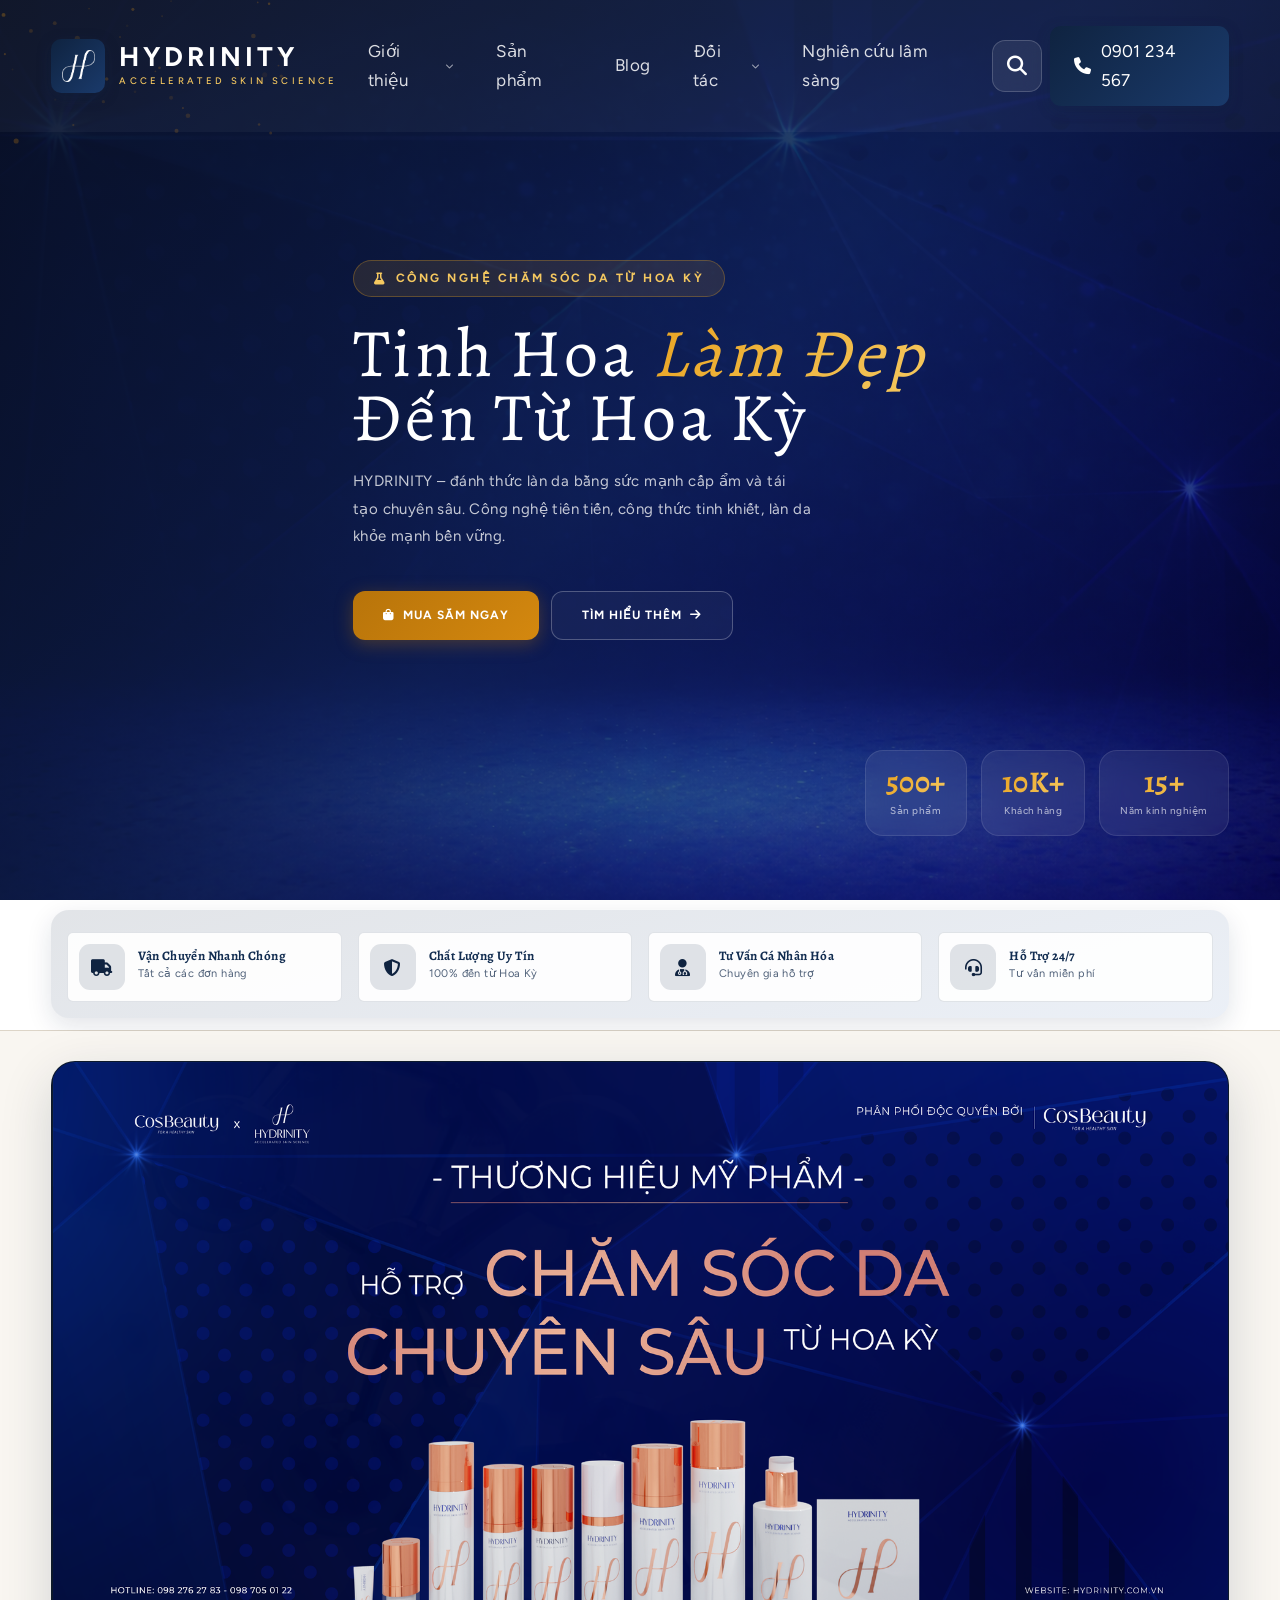
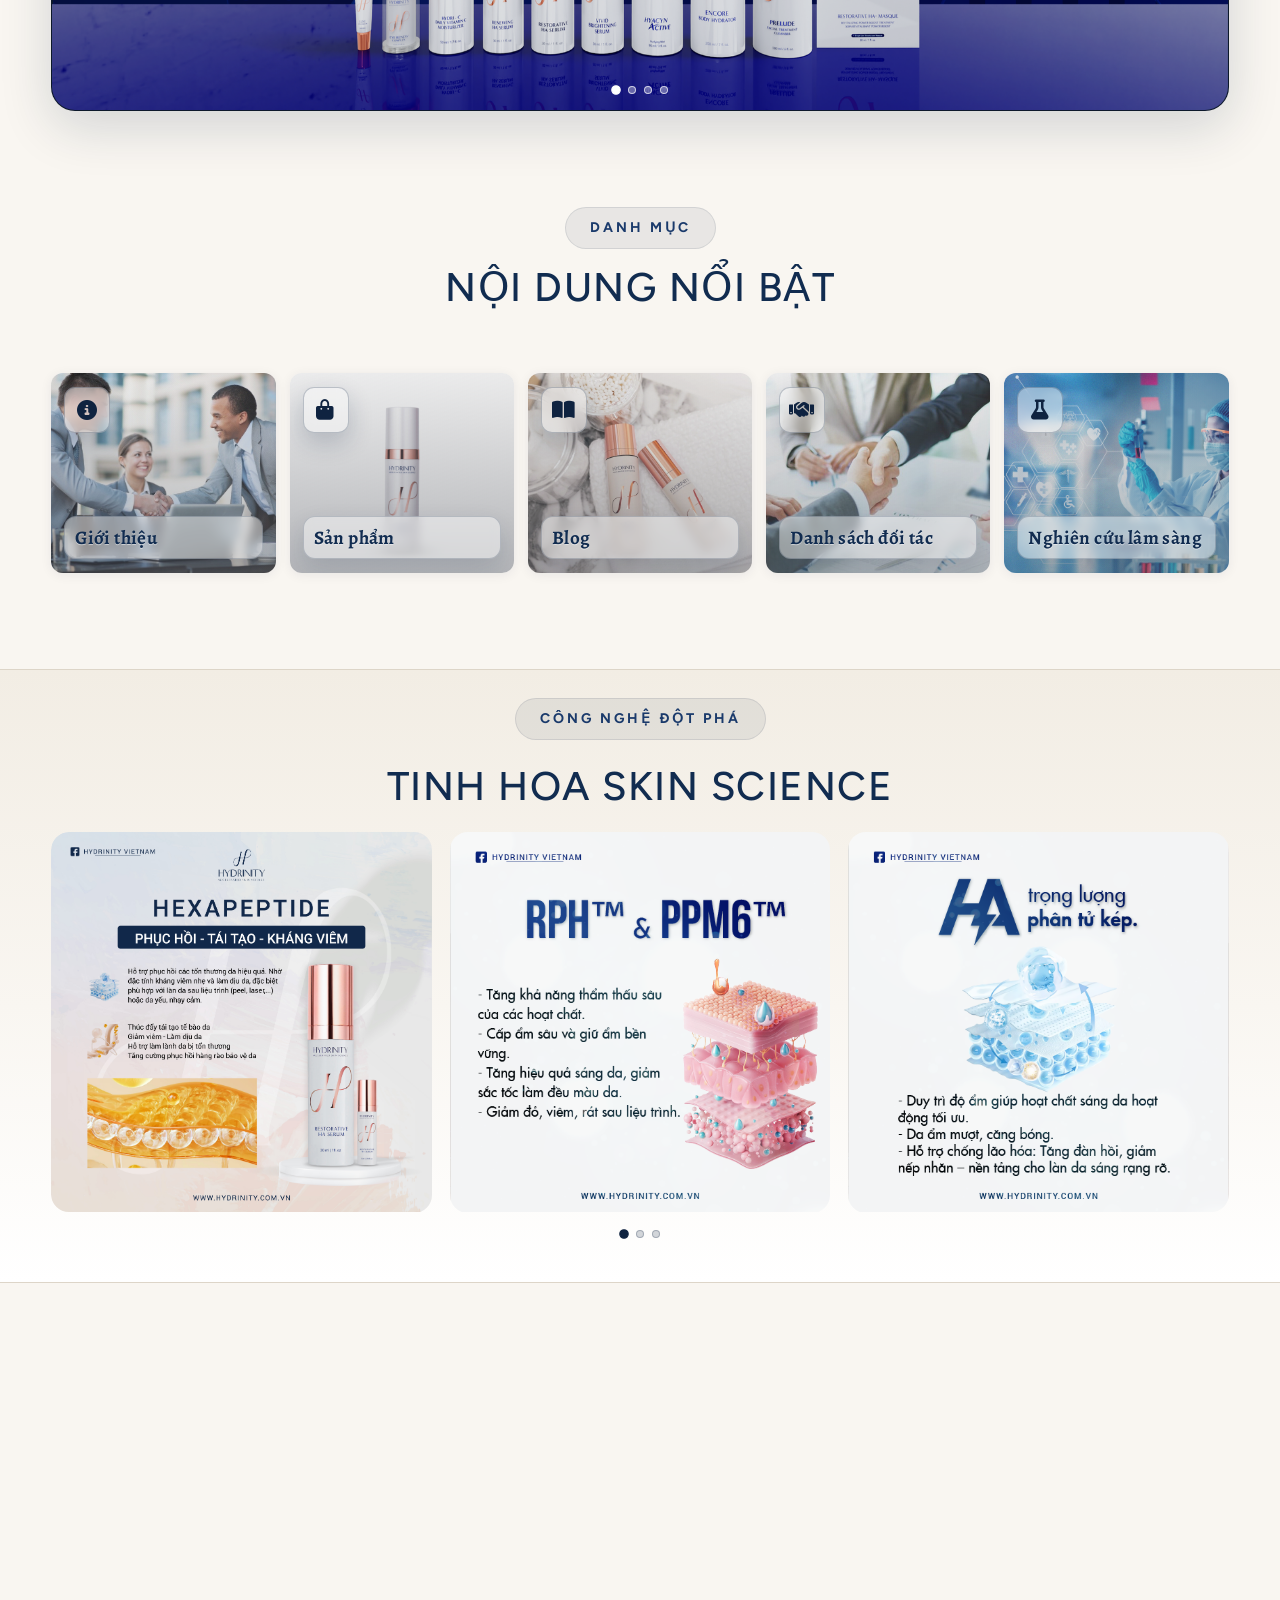
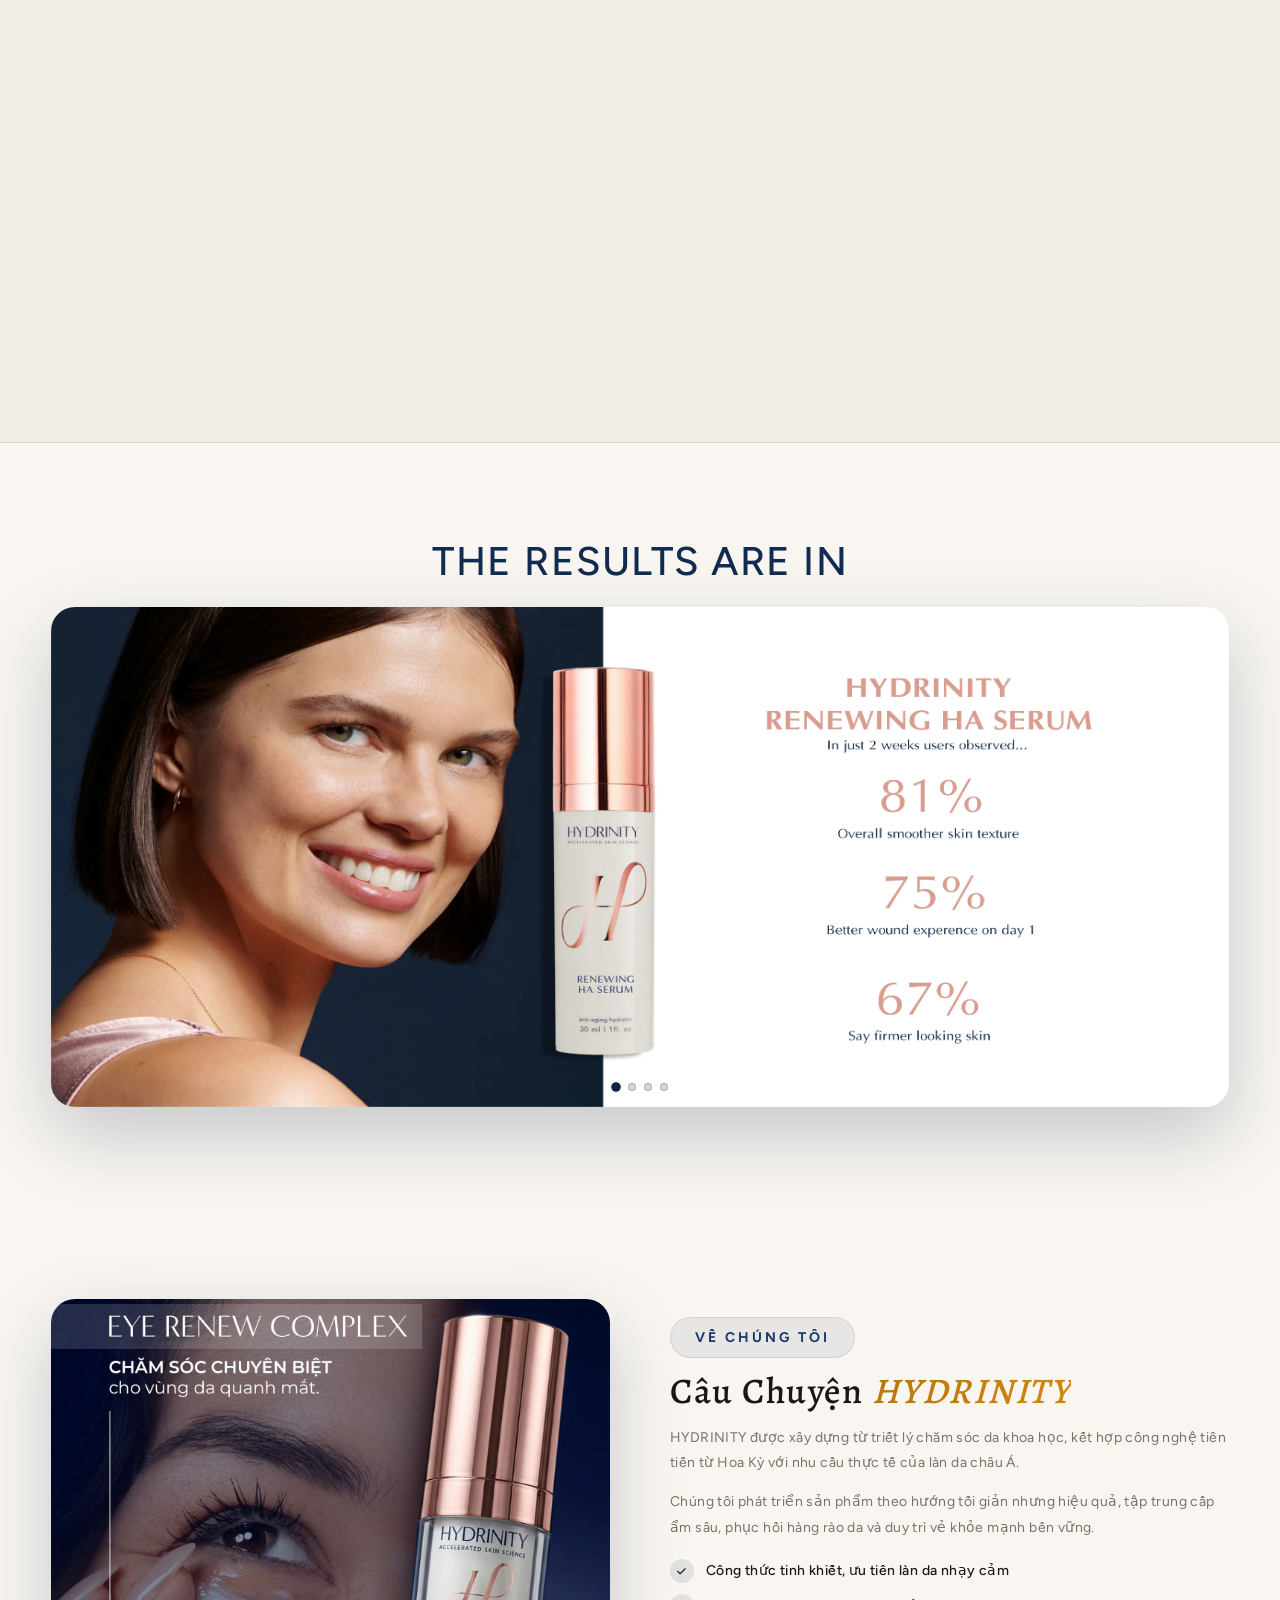
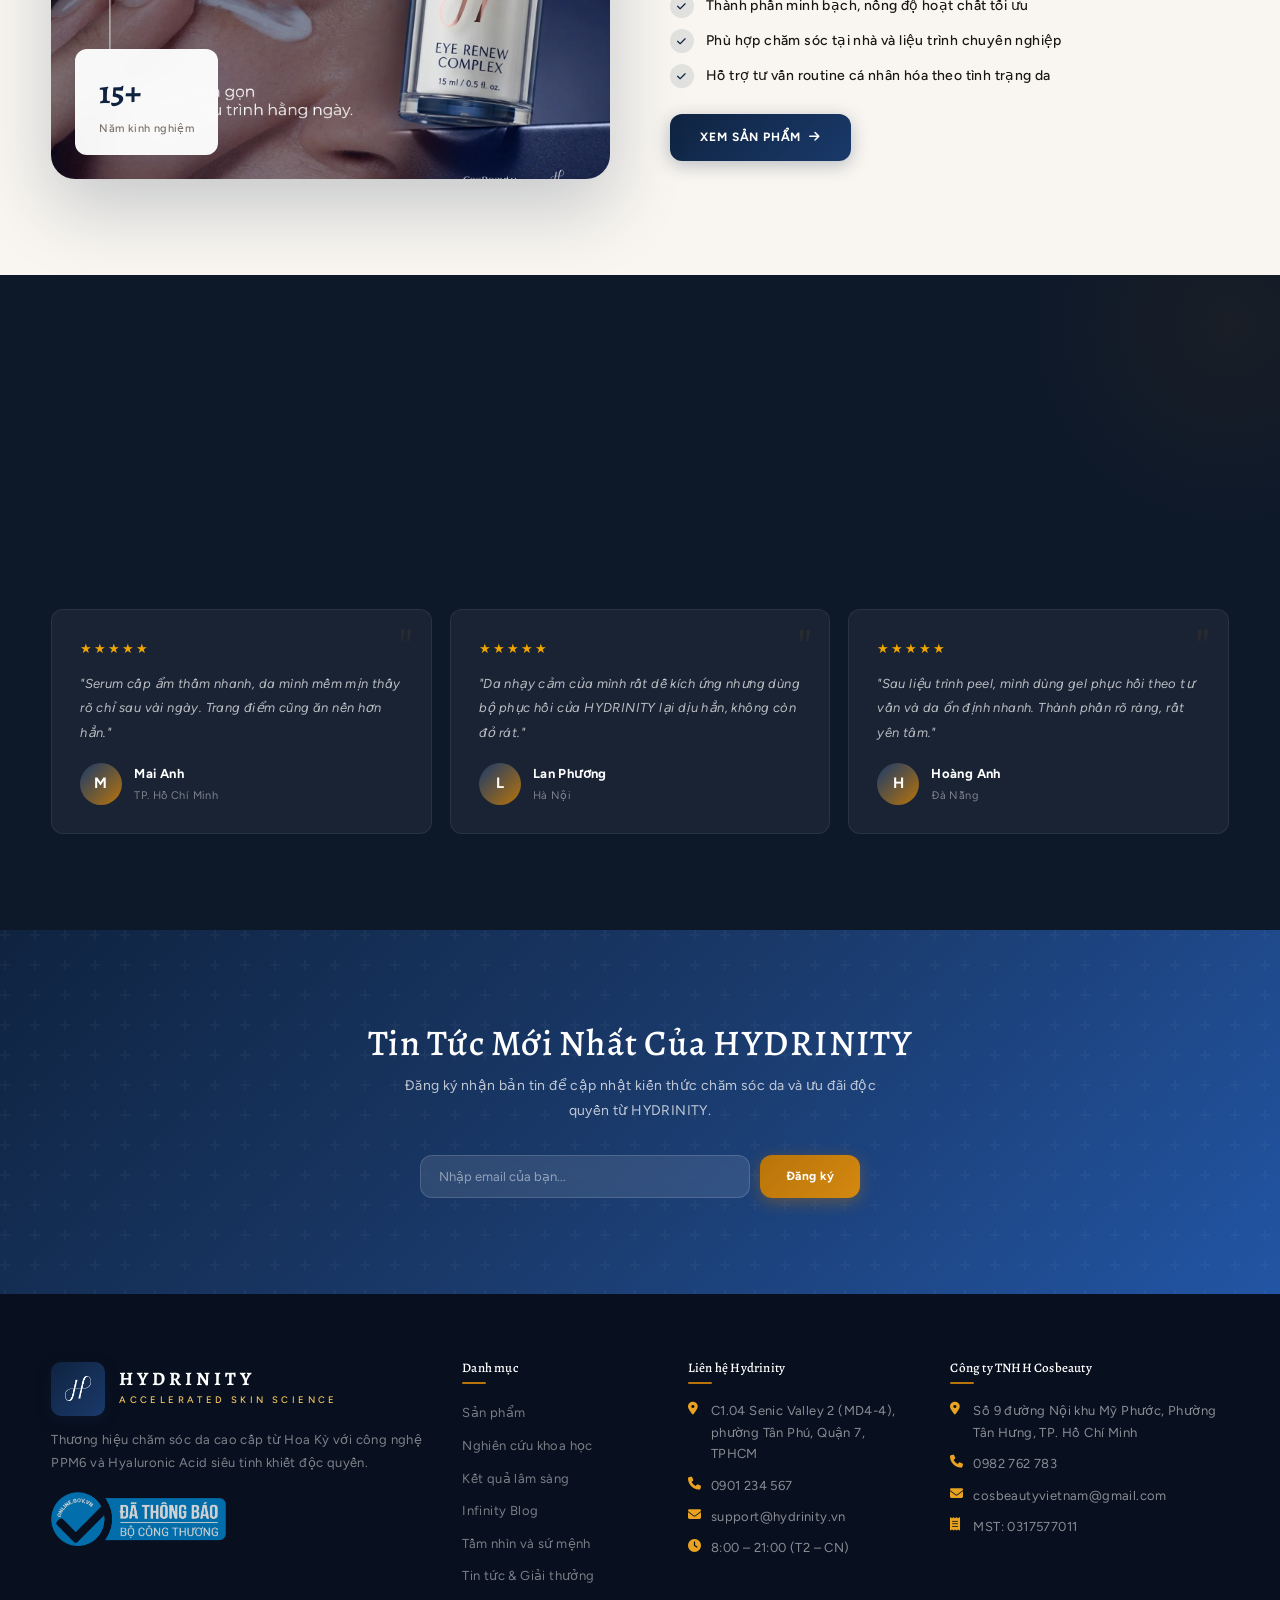
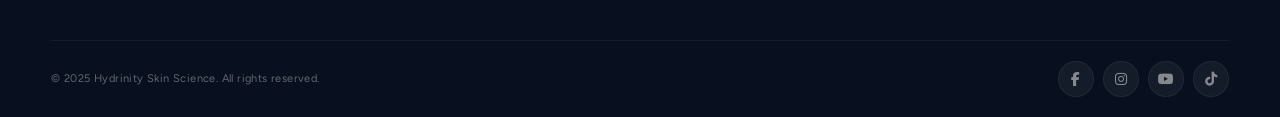
==== commit 791f6f2e: "first com00000000058921212011006001222144410mit" ====
--- a/index.html
+++ b/index.html
@@ -1298,13 +1298,13 @@
 .blog-title {
   font-family: 'FigtreeVN', 'Figtree', Arial, sans-serif;
   font-style: normal;
-  font-size: 17px; line-height: 1.4; font-weight: 500;
+  font-size: 18px; line-height: 1.4; font-weight: 500;
   margin-bottom: 8px; color: var(--ink);
   letter-spacing: 0.35px;
 }
 .blog-title a { color: inherit; text-decoration: none; transition: color .25s; }
 .blog-title a:hover { color: var(--navy); }
-.blog-excerpt { font-family: 'FigtreeVN', 'Figtree', Arial, sans-serif; font-style: normal; font-size: 13px; color: var(--ink-light); line-height: 1.75; margin-bottom: 14px; font-weight: 400; letter-spacing: 0.22px; }
+.blog-excerpt { font-family: 'FigtreeVN', 'Figtree', Arial, sans-serif; font-style: normal; font-size: 14px; color: var(--ink-light); line-height: 1.55; margin-bottom: 14px; font-weight: 400; letter-spacing: 0.25px; }
 .blog-meta { display: flex; align-items: center; justify-content: center; margin-top: auto; }
 .blog-read {
   font-size: 16px; font-weight: 600; color: var(--navy);
@@ -2754,4 +2754,3 @@
 </body>
 </html>
 
-
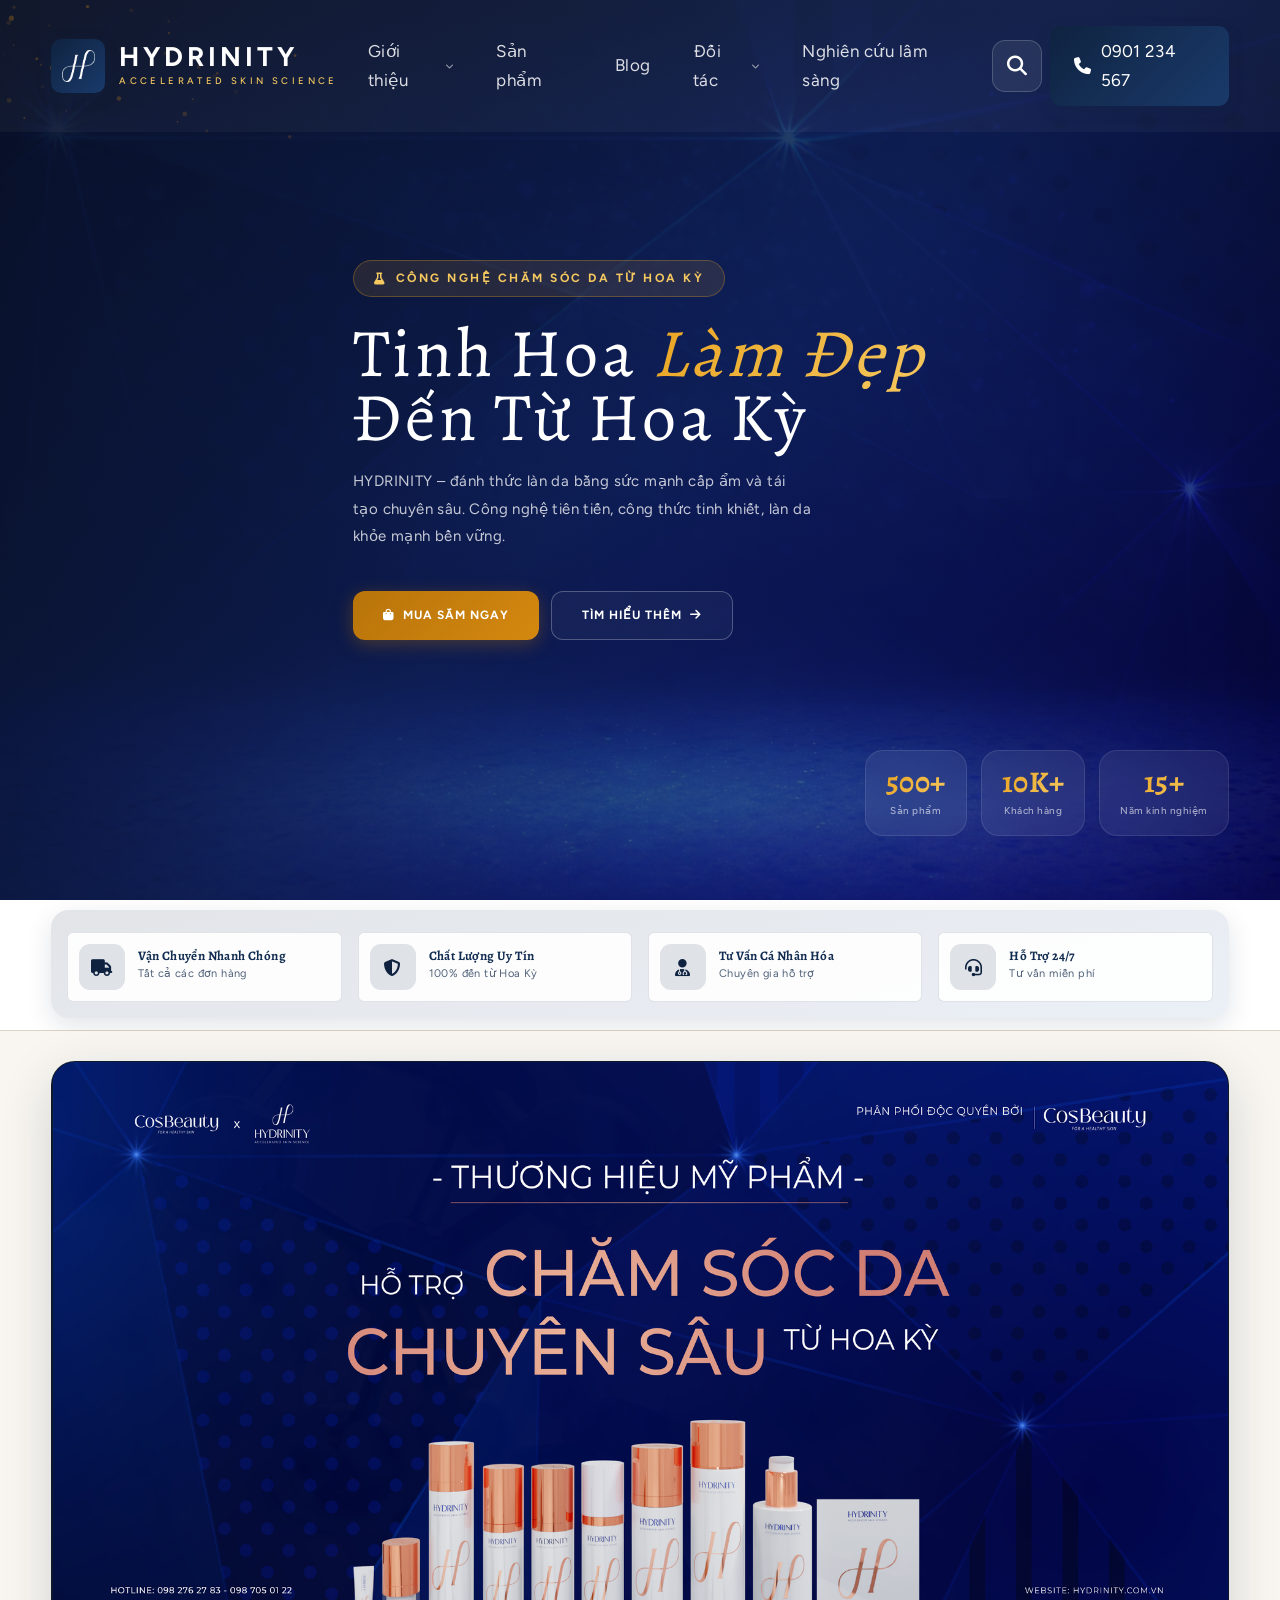
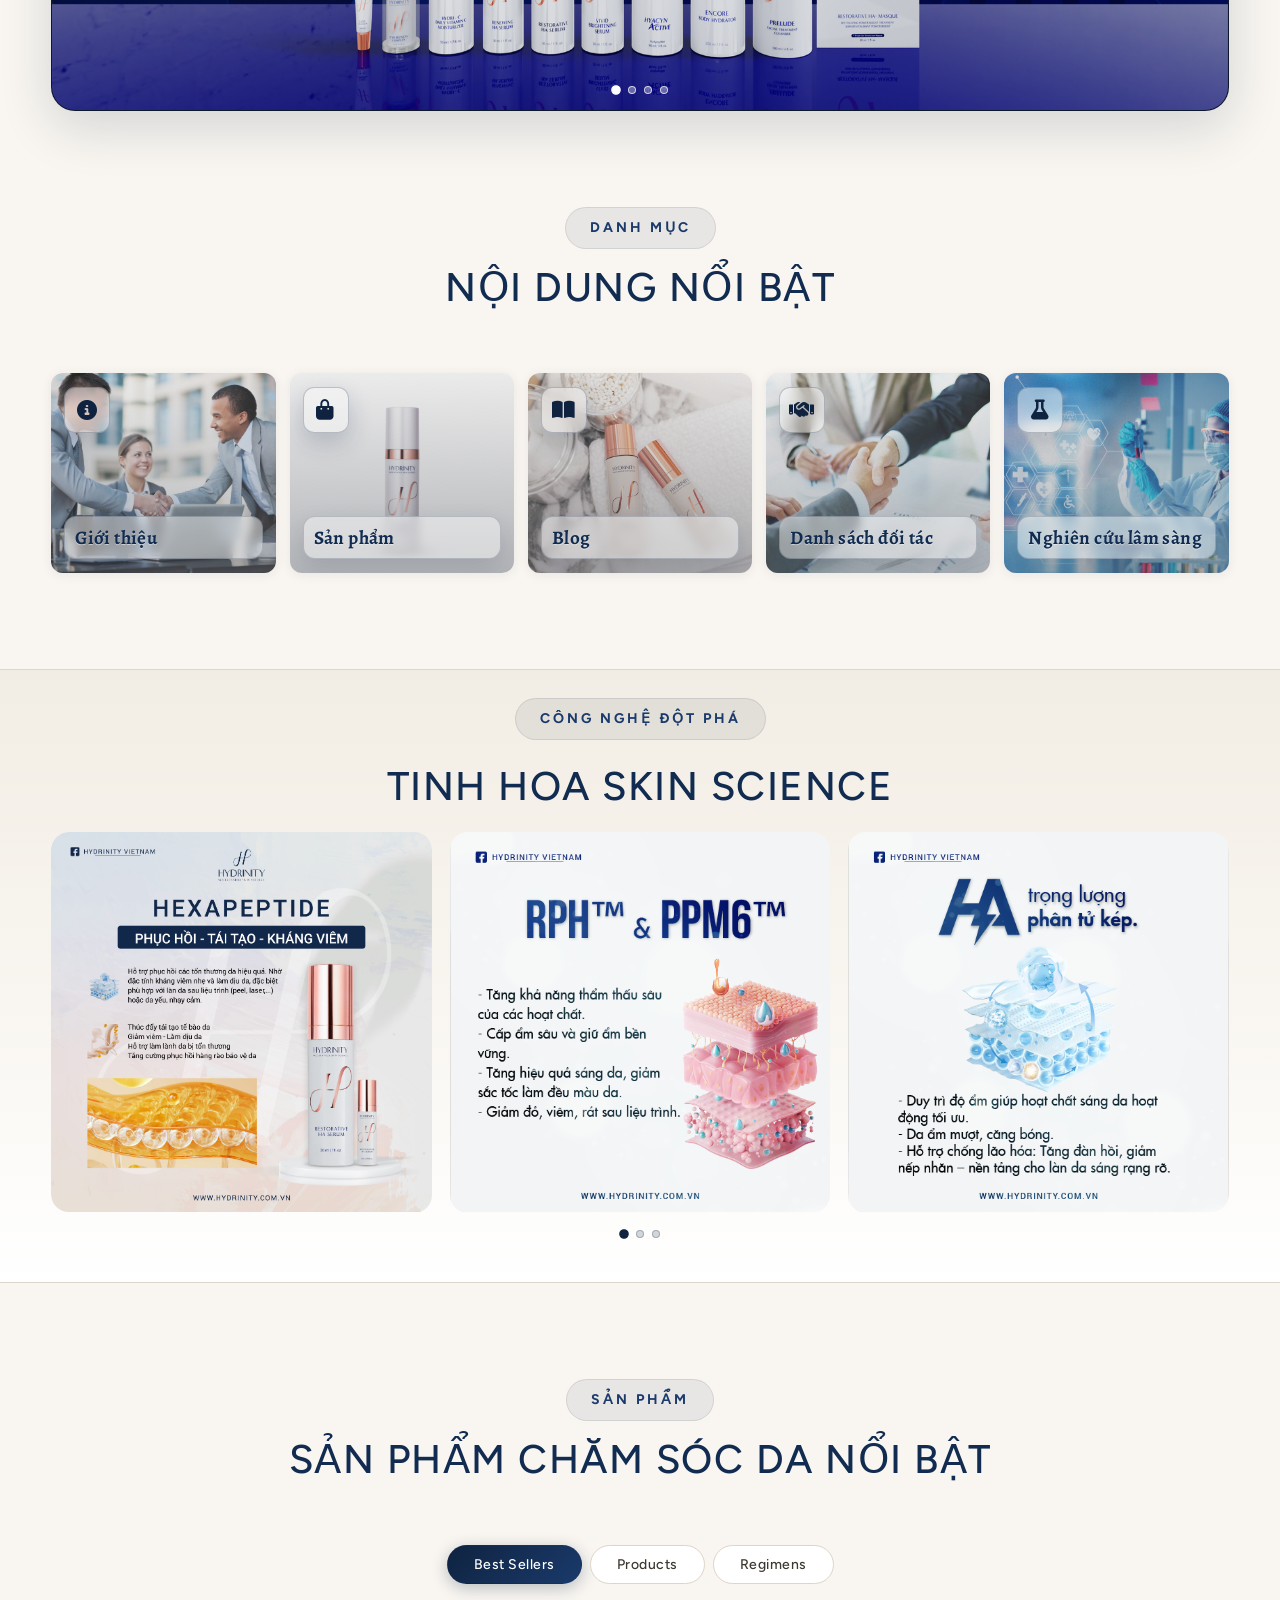
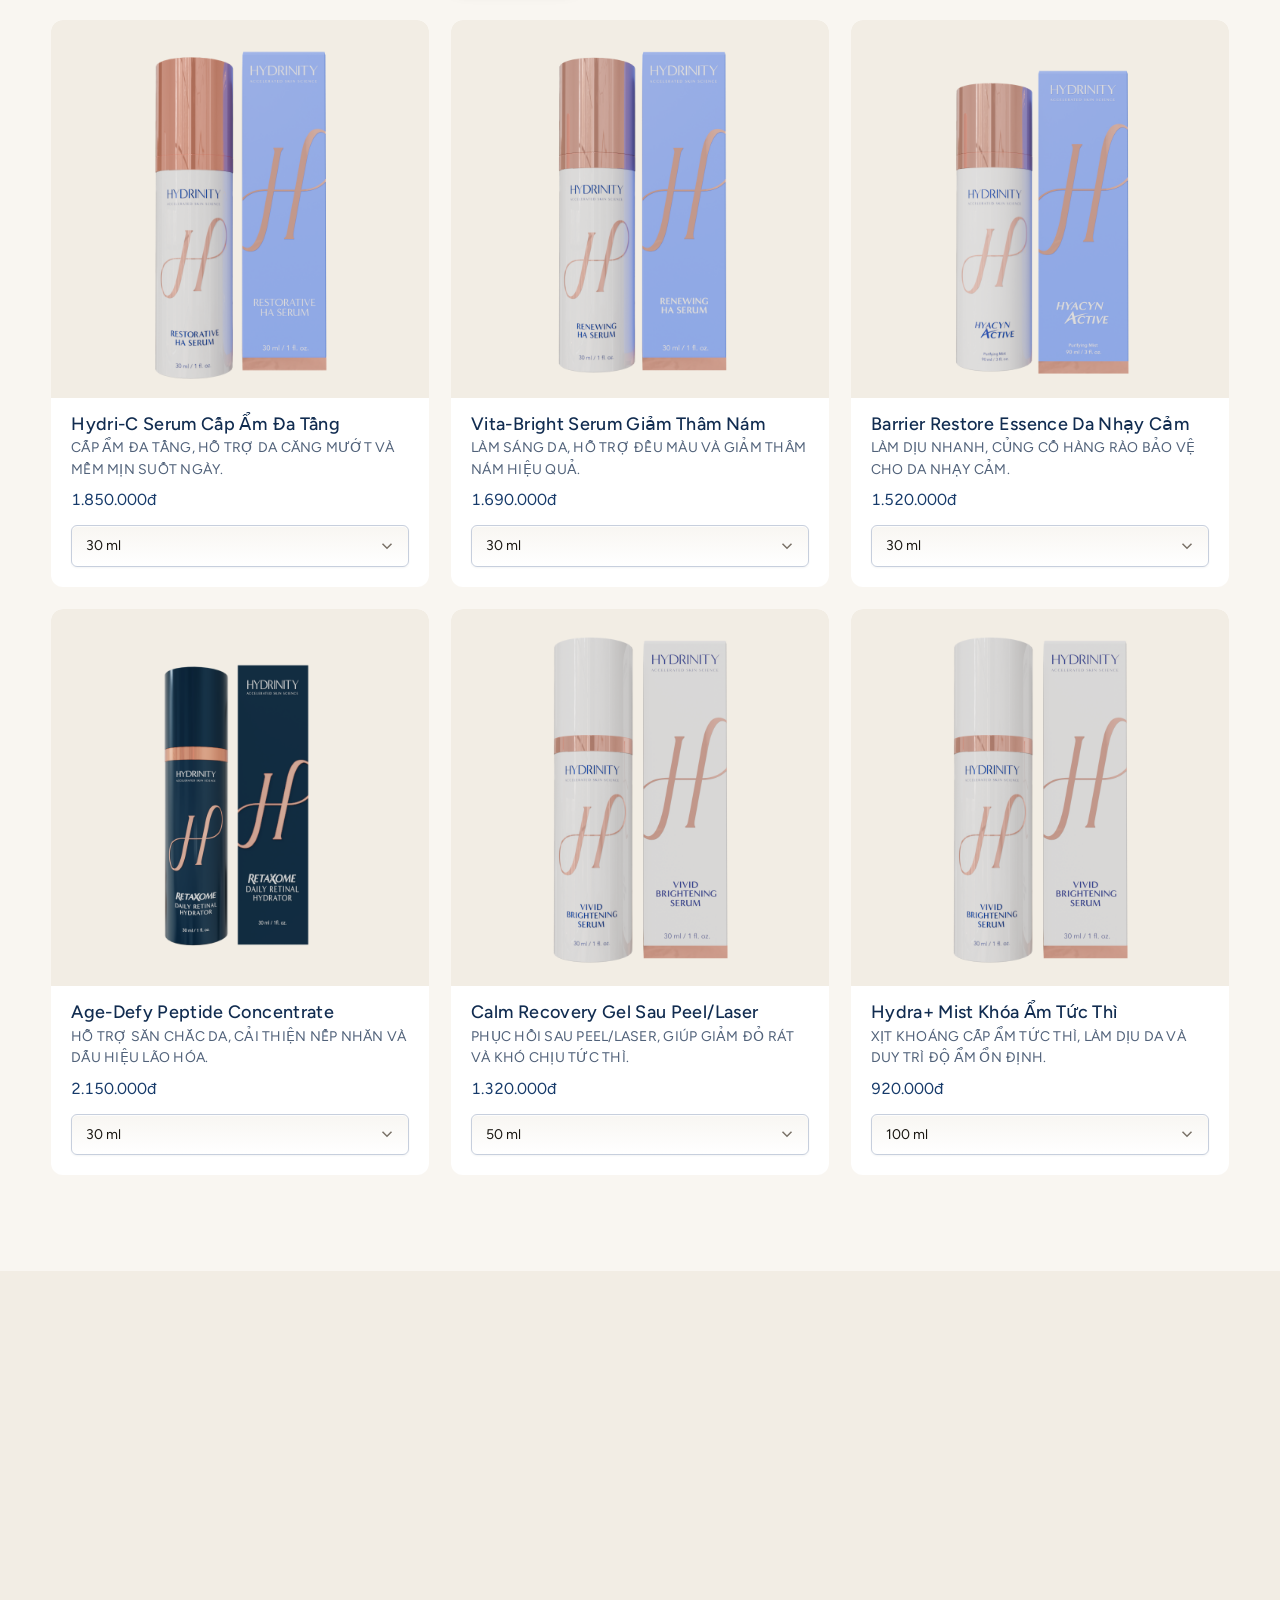
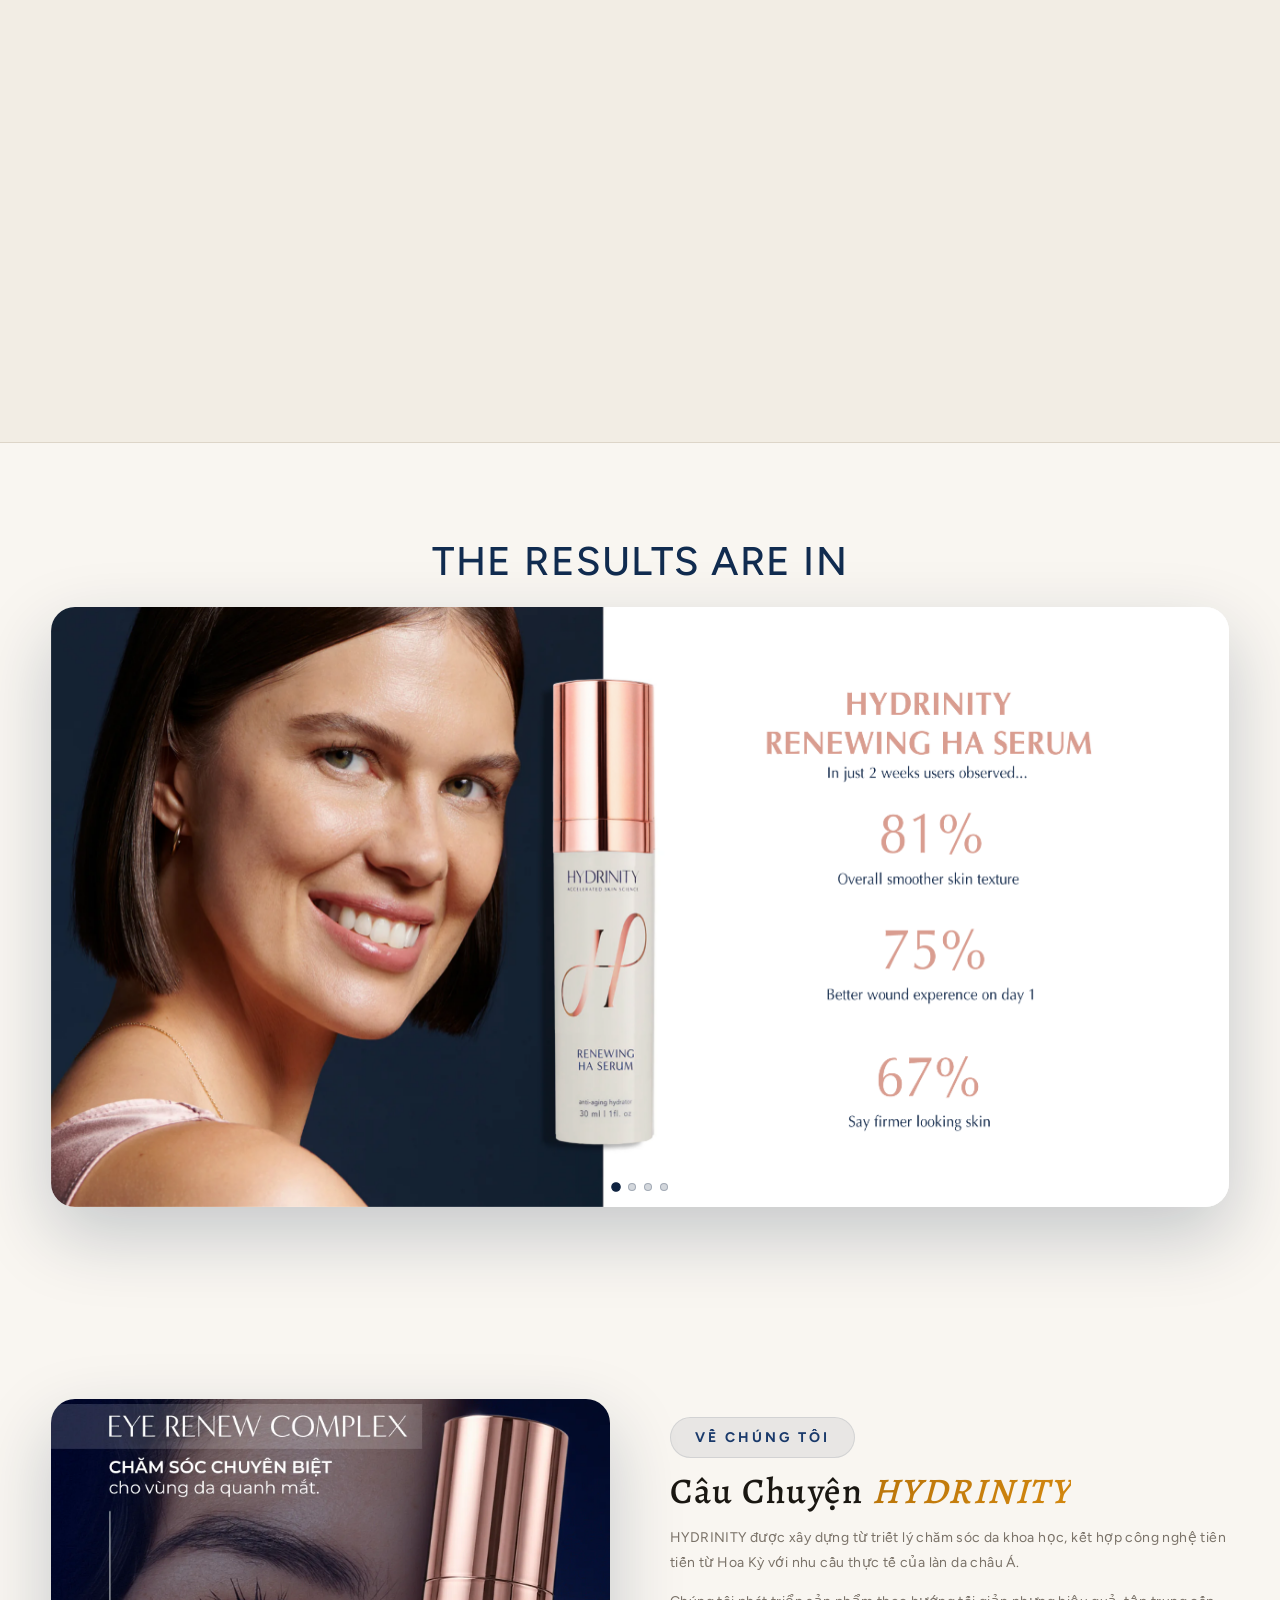
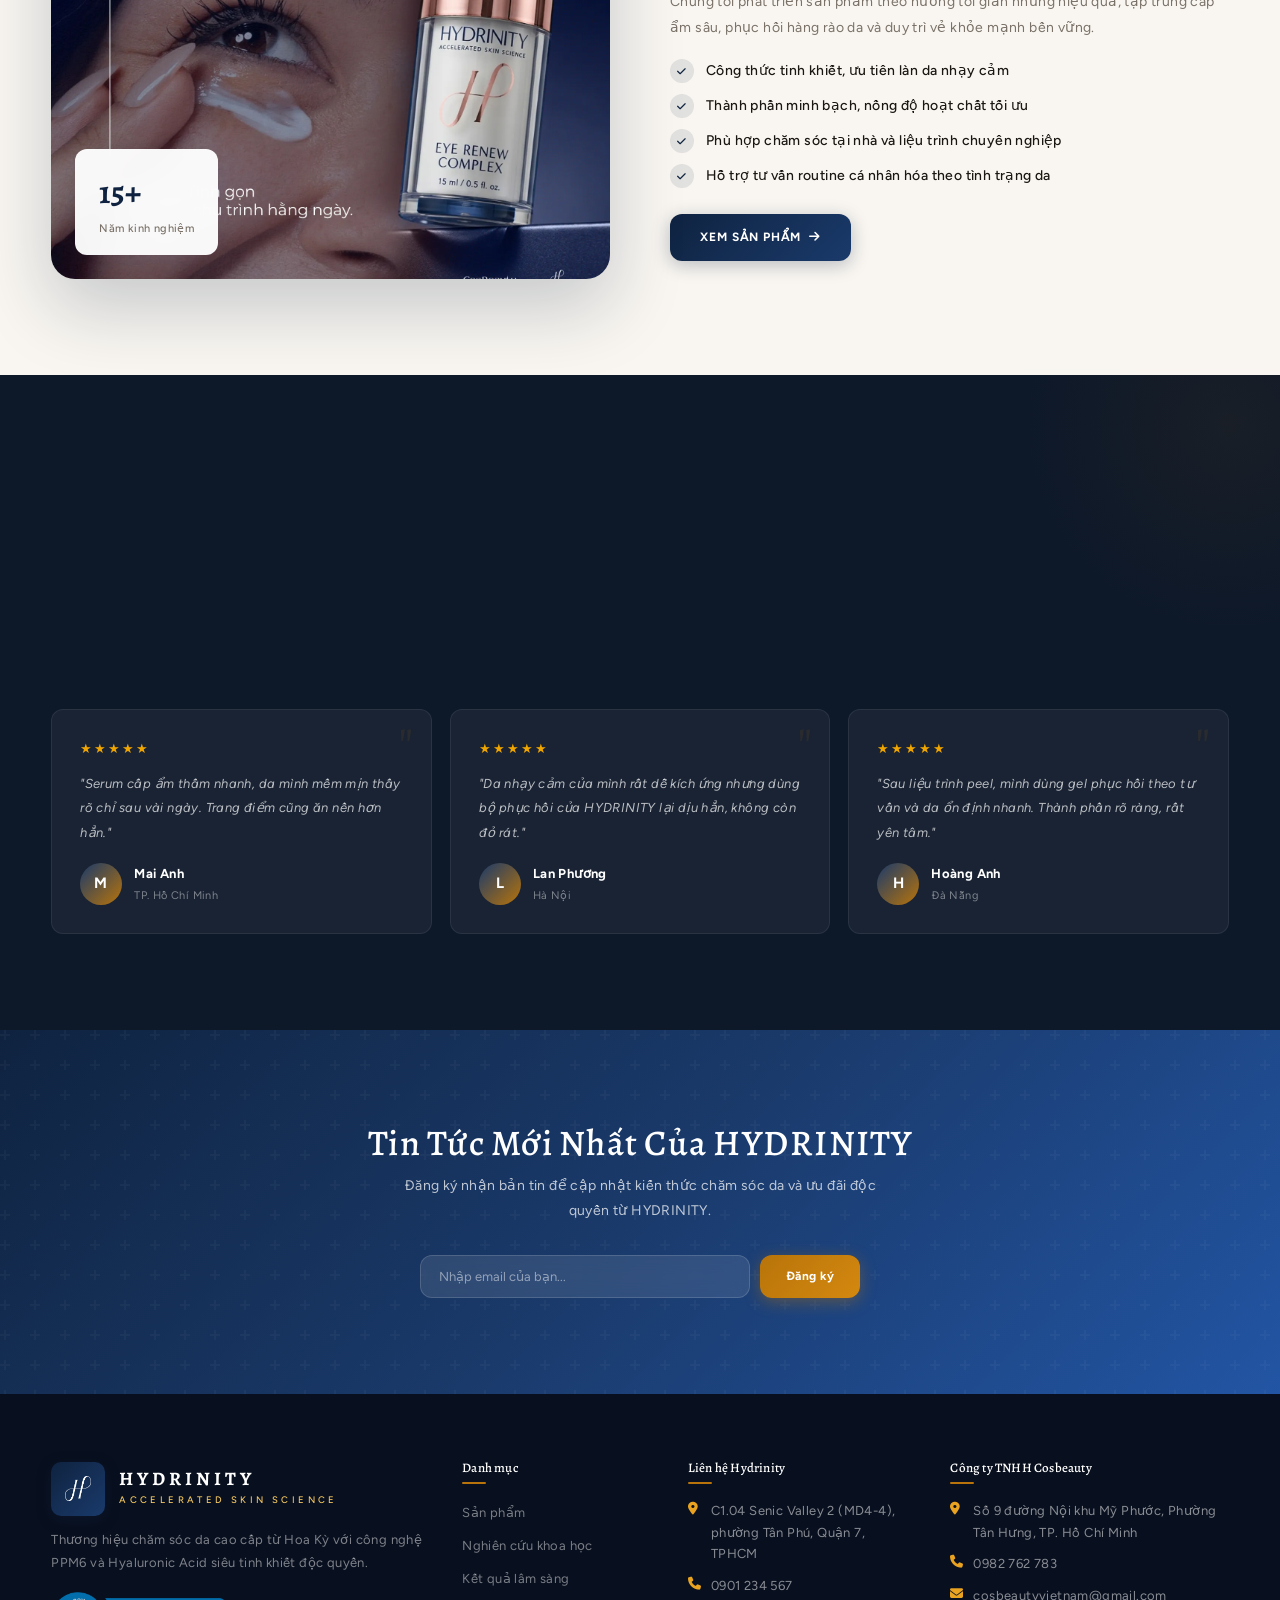
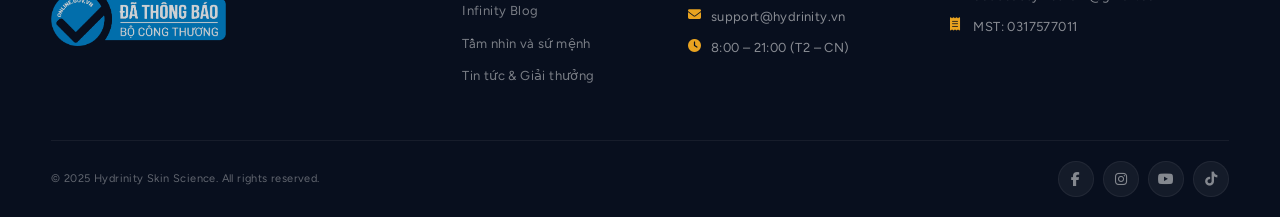
==== commit c8ca9a1f: "1mit" ====
--- a/index.html
+++ b/index.html
@@ -1330,7 +1330,7 @@
   color: var(--ink); letter-spacing: -0.3px; line-height: 1.1 !important;
 }
 .results-frame {
-  position: relative; height: 500px;
+  position: relative; height: 600px;
   border-radius: var(--r-xl); overflow: hidden;
   box-shadow: var(--shadow-xl); background: var(--white);
   touch-action: pan-y; user-select: none; cursor: grab;
@@ -2753,4 +2753,3 @@
 </script>
 </body>
 </html>
-
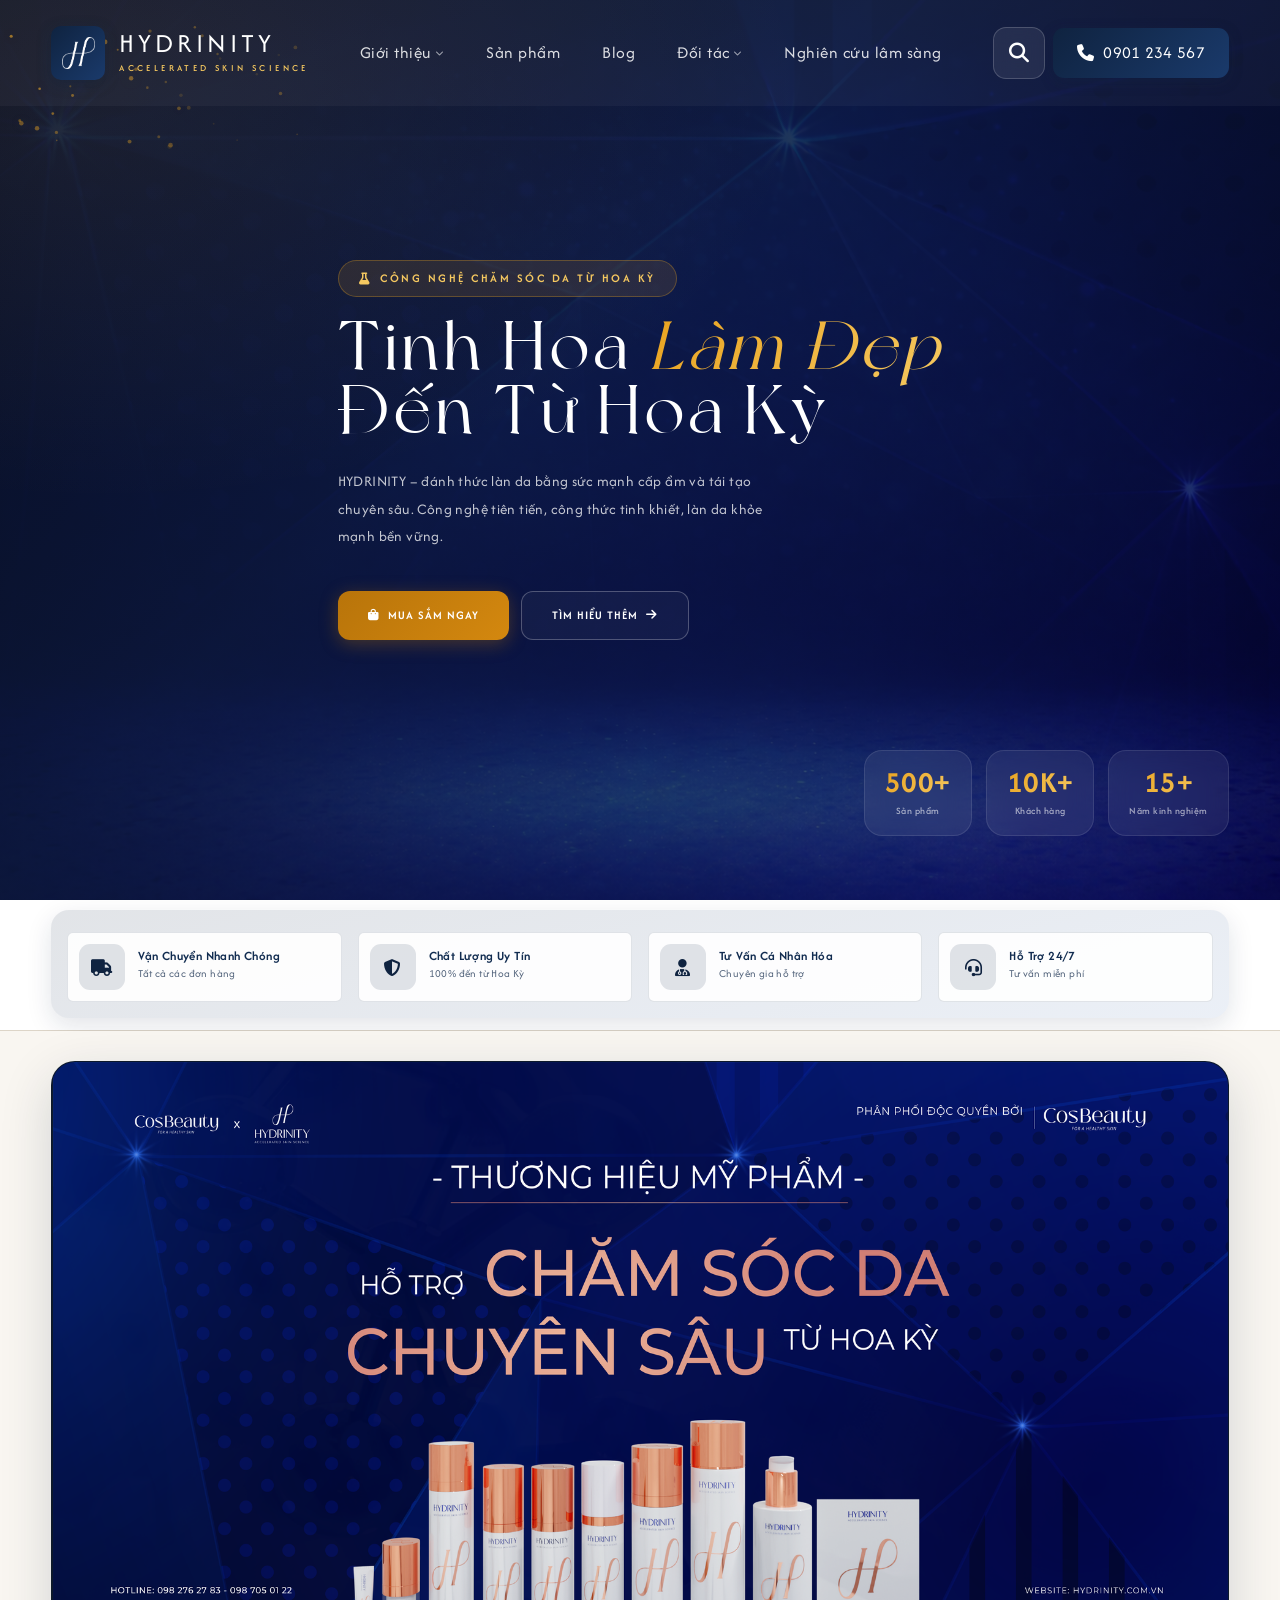
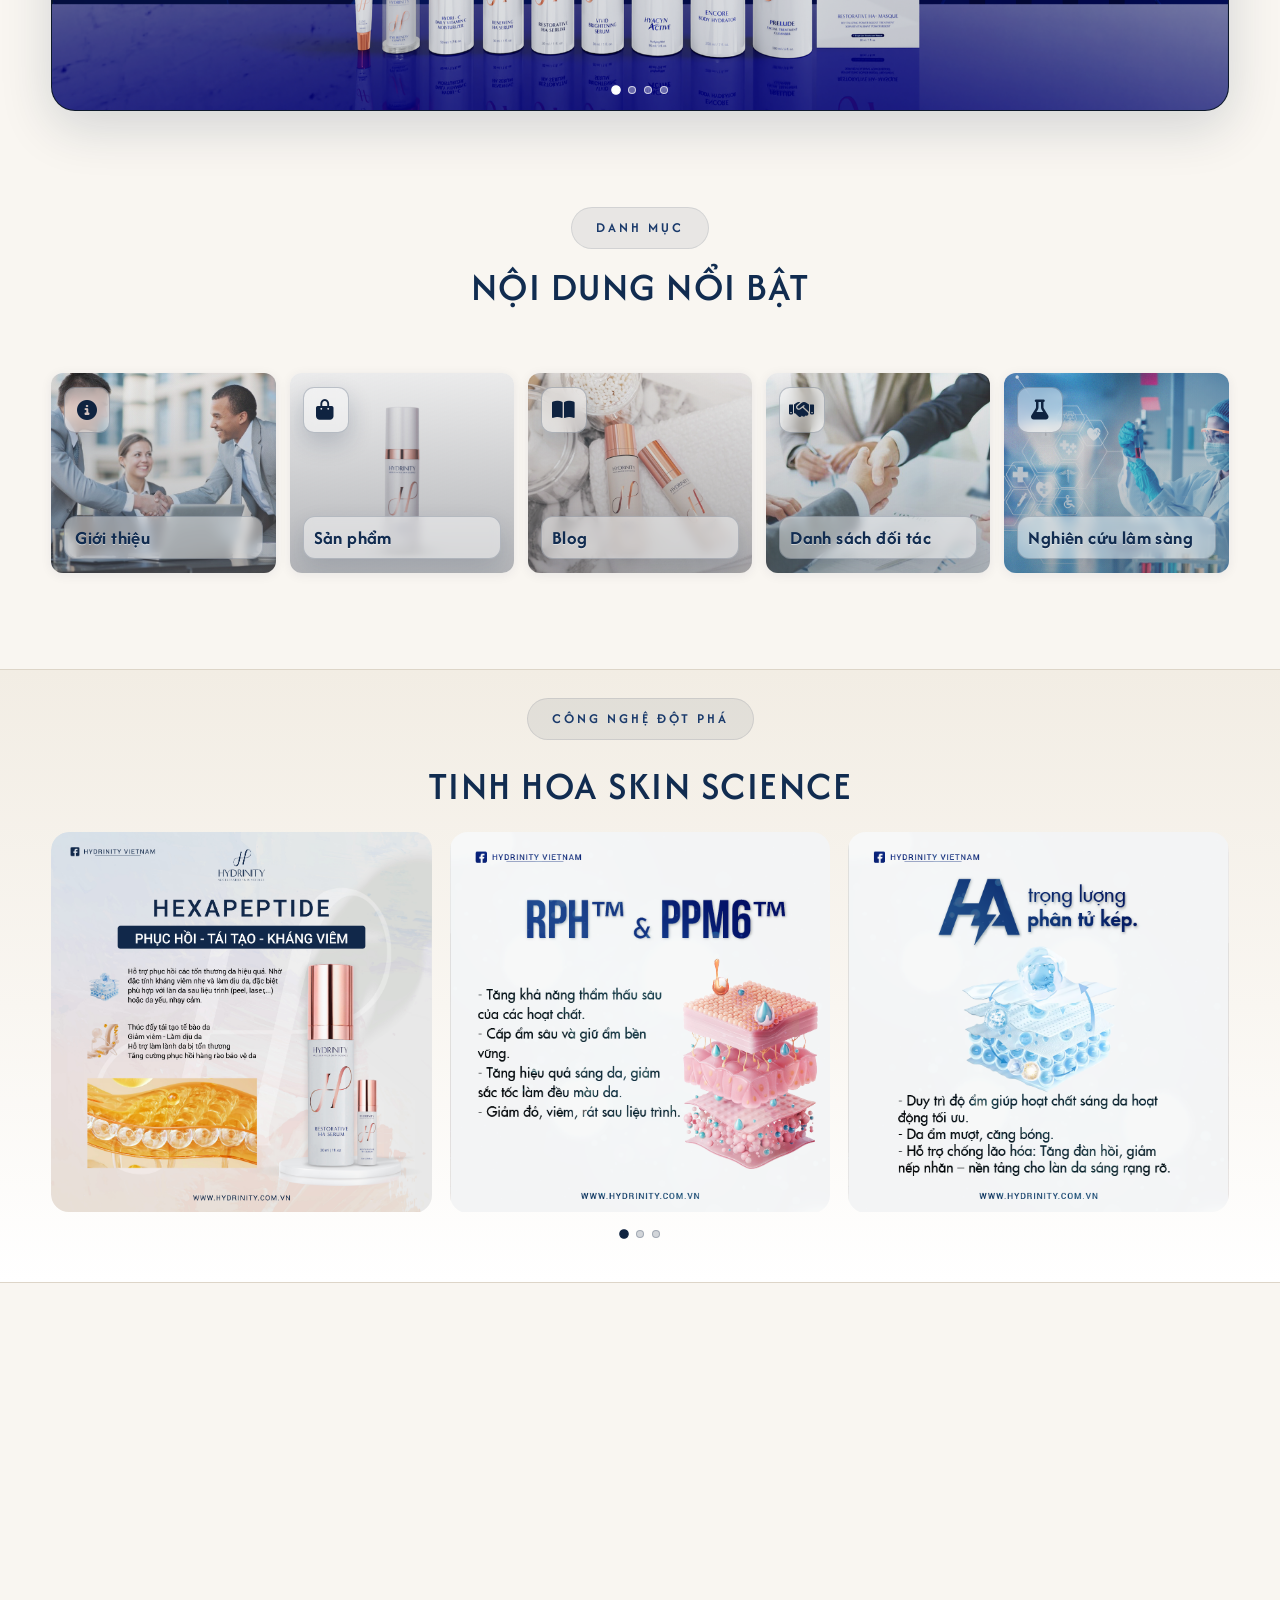
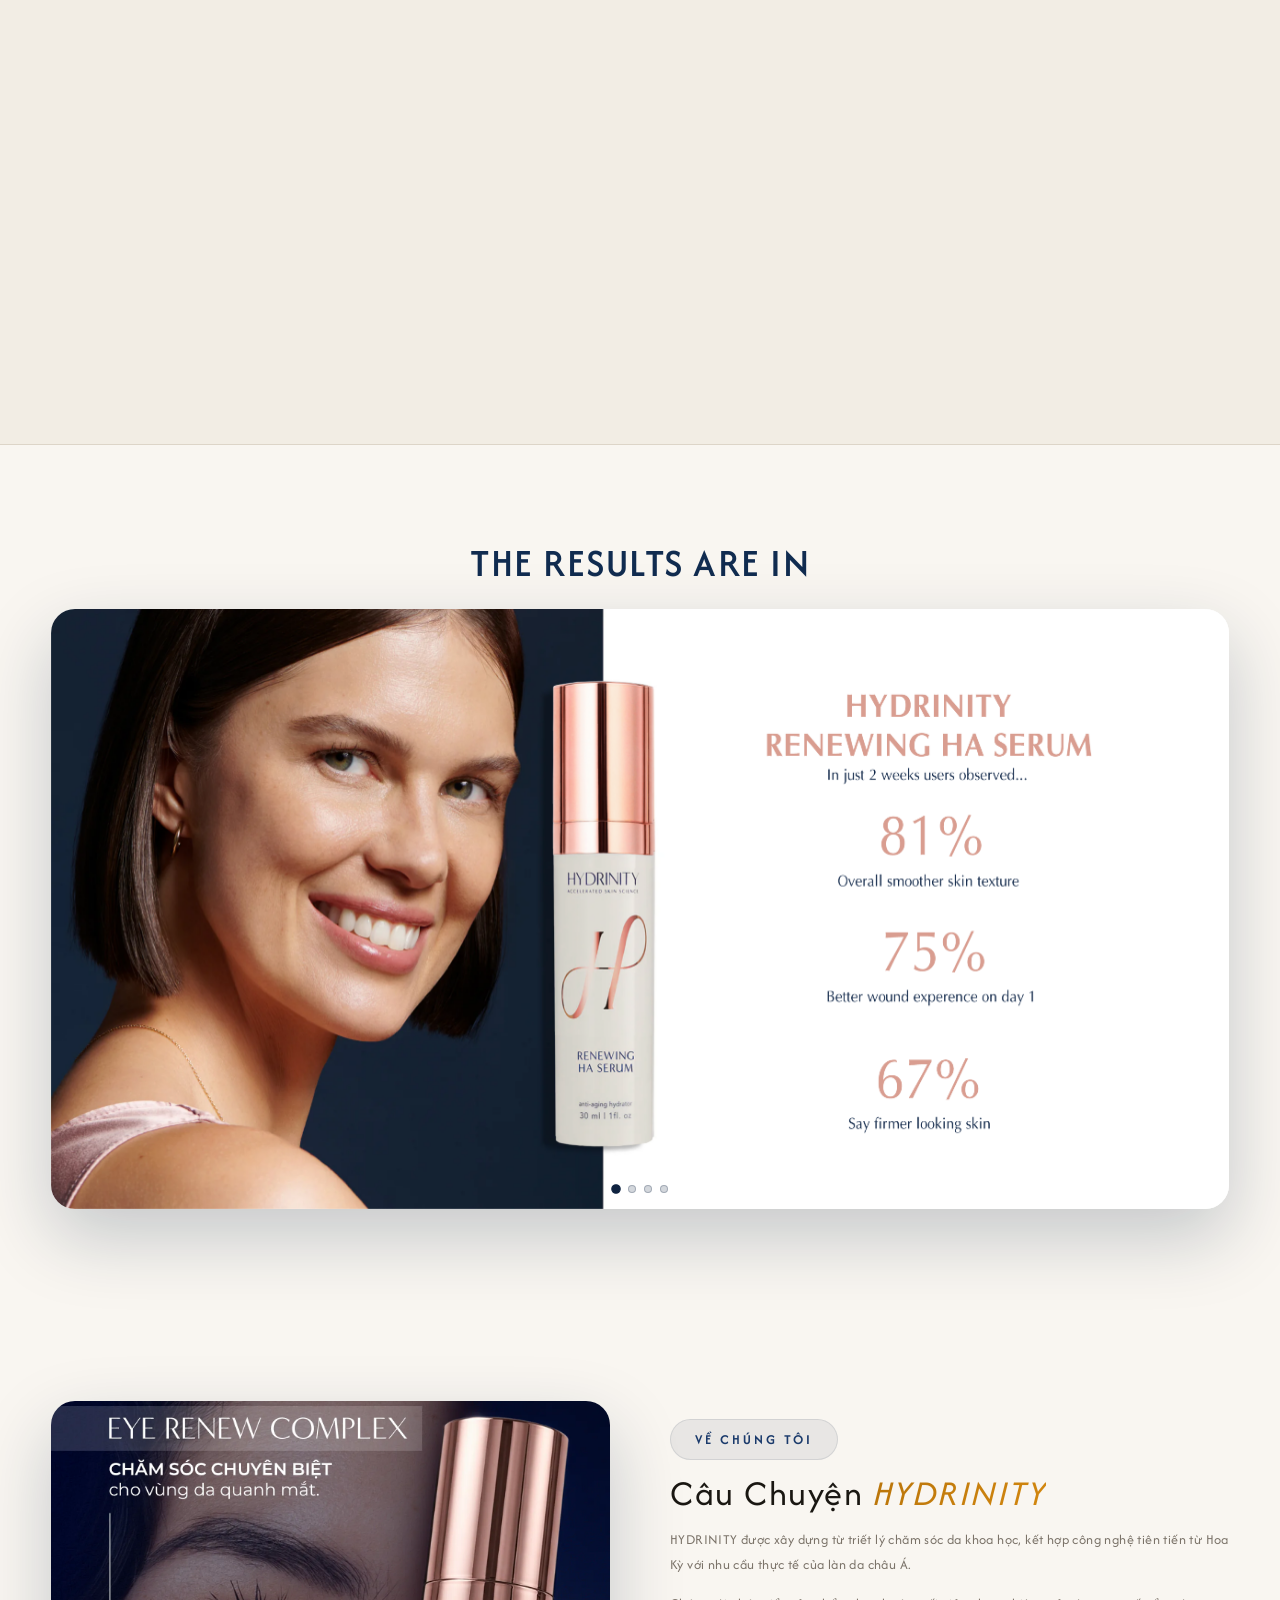
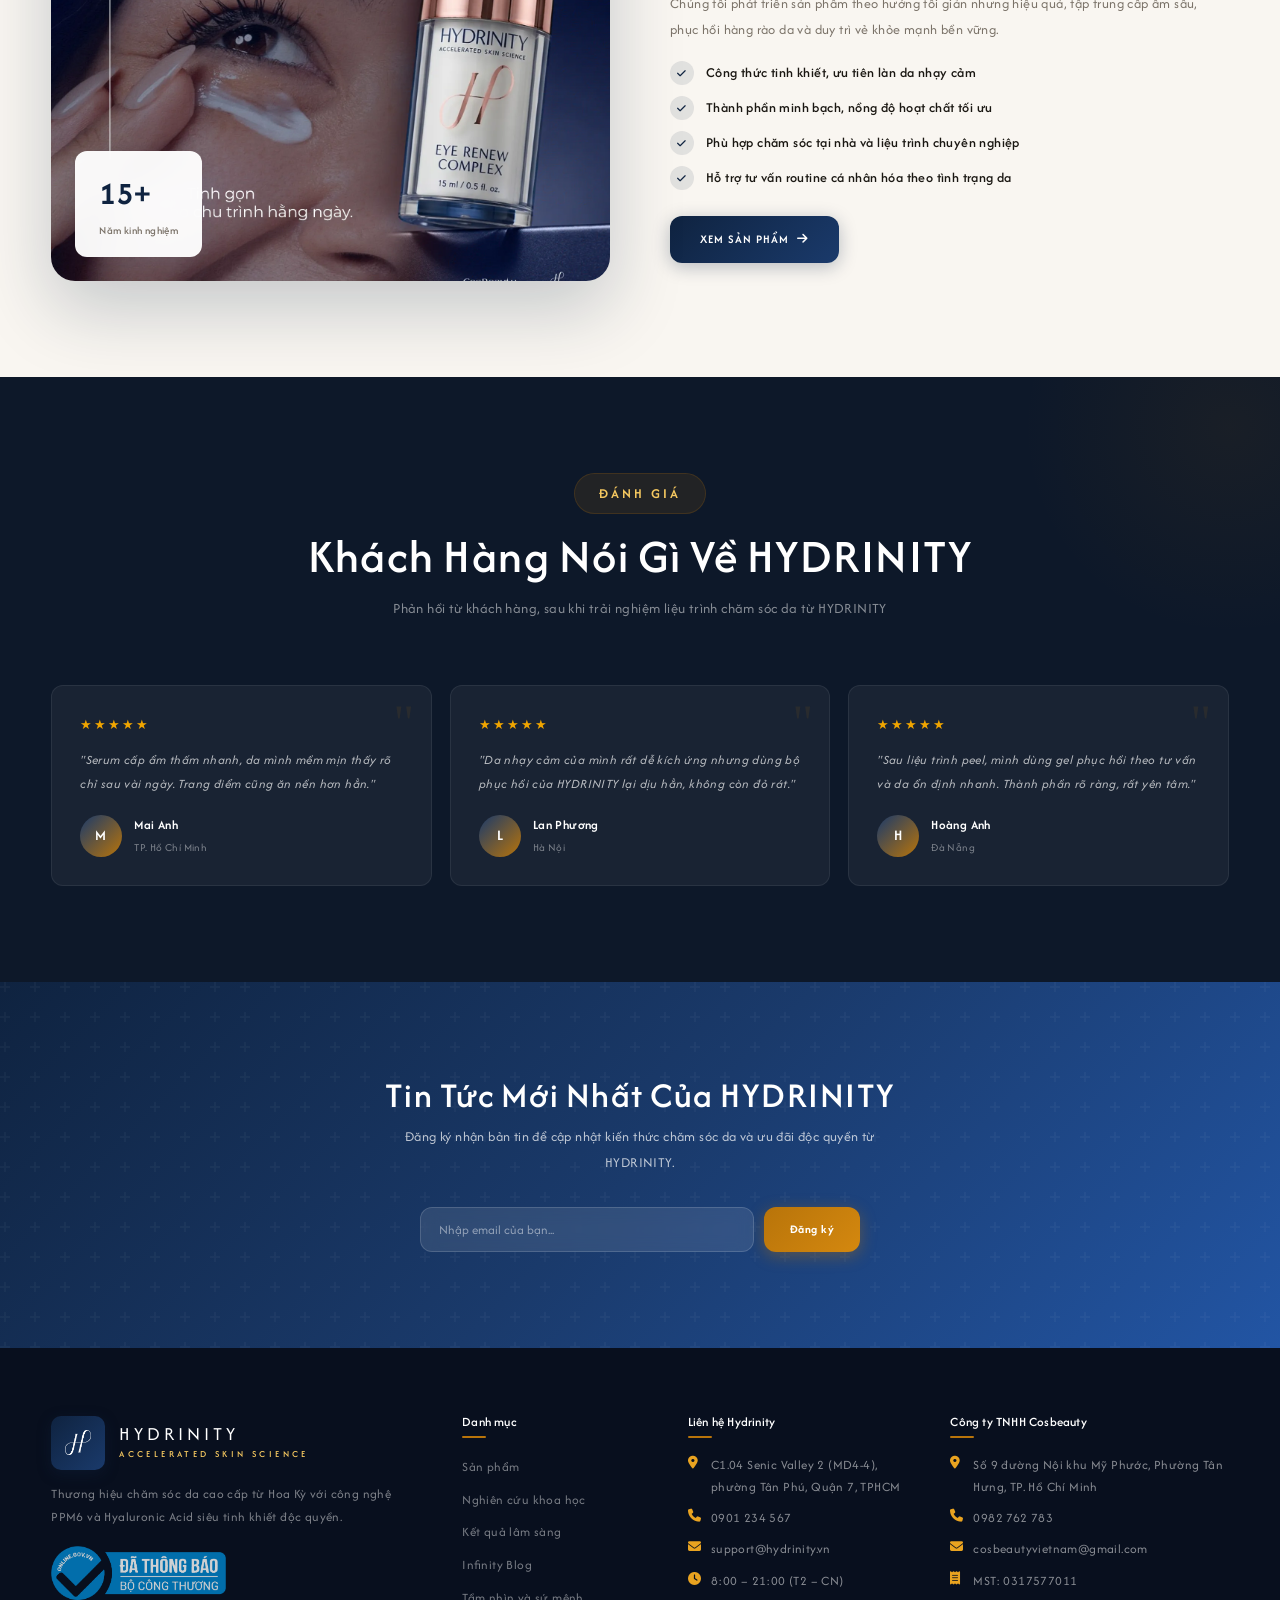
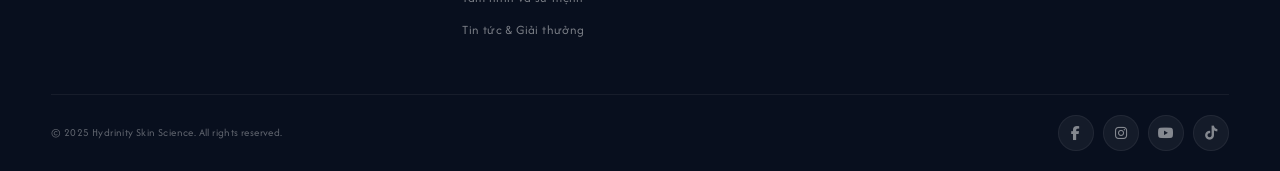
==== commit 81e8cafb: "1m0000000it" ====
--- a/index.html
+++ b/index.html
@@ -6,1722 +6,11 @@
 <title>HYDRINITY – Accelerated Skin Science</title>
 <meta name="description" content="HYDRINITY – thương hiệu chăm sóc da cao cấp từ Hoa Kỳ. Công nghệ PPM6, Hyaluronic Acid siêu tinh khiết, phục hồi và cấp ẩm chuyên sâu.">
 <link rel="stylesheet" href="https://cdnjs.cloudflare.com/ajax/libs/font-awesome/6.5.1/css/all.min.css">
-<link rel="stylesheet" href="font/hydrinity-fonts.css">
-<style>
-/* ══════════════════════════════════════════════════════════════
-   DESIGN TOKENS
-   ══════════════════════════════════════════════════════════════ */
-:root {
-  --navy:        #0F2340;
-  --navy-mid:    #1A3A6B;
-  --navy-light:  #2255A4;
-  --gold:        #B8740A;
-  --gold-mid:    #D4880F;
-  --gold-light:  #E9A320;
-  --gold-pale:   #F5C860;
-
-  --cream:       #F9F6F1;
-  --cream-mid:   #F2EDE4;
-  --cream-dark:  #E8E0D4;
-  --white:       #FFFFFF;
-
-  --ink:         #1A1712;
-  --ink-mid:     #3D3830;
-  --ink-light:   #7A7268;
-  --ink-pale:    #A89E92;
-
-  --border:      #DDD5C8;
-  --border-light:#EDE7DD;
-
-  --dark-bg:     #080F1E;
-  --dark-mid:    #0D1829;
-  --dark-surface:rgba(255,255,255,.05);
-  --dark-border: rgba(255,255,255,.07);
-
-  /* ── TYPOGRAPHY ── */
-  --font-header:  'FigtreeVN', 'Figtree', Arial, sans-serif;
-  --font-nav:     var(--font-header);
-  --font-display: 'AlegreyaVN', 'Alegreya', Georgia, serif;
-  --font-body:    var(--font-header);
-
-  /* Type scale – fluid */
-  --text-xs:   clamp(10px, 1.1vw, 11.5px);
-  --text-sm:   clamp(12px, 1.3vw, 13px);
-  --text-base: clamp(13px, 1.5vw, 14.5px);
-  --text-md:   clamp(15px, 1.7vw, 16.5px);
-  --text-lg:   clamp(17px, 2vw, 19px);
-  --text-xl:   clamp(20px, 3vw, 26px);
-  --text-2xl:  clamp(26px, 4vw, 36px);
-  --text-3xl:  clamp(32px, 5vw, 48px);
-  --text-hero: clamp(36px, 6vw, 68px);
-
-  --space-xs:  8px;
-  --space-sm:  16px;
-  --space-md:  24px;
-  --space-lg:  40px;
-  --space-xl:  64px;
-  --space-2xl: 96px;
-
-  --r-sm:  6px;
-  --r-md:  12px;
-  --r-lg:  18px;
-  --r-xl:  24px;
-
-  --shadow-sm:   0 2px 12px rgba(15,35,64,.07);
-  --shadow-md:   0 6px 28px rgba(15,35,64,.10);
-  --shadow-lg:   0 16px 52px rgba(15,35,64,.16);
-  --shadow-xl:   0 28px 72px rgba(15,35,64,.22);
-
-  --ease:        all .3s cubic-bezier(.4,0,.2,1);
-  --ease-spring: all .4s cubic-bezier(.34,1.56,.64,1);
-
-  --max-w:       1440px;
-  --pad-x:       clamp(18px, 4vw, 56px);
-}
-
-/* ══════════════════════════════════════════════════════════════
-   BASE
-   ══════════════════════════════════════════════════════════════ */
-*, *::before, *::after { margin: 0; padding: 0; box-sizing: border-box; }
-html { scroll-behavior: smooth; font-size: 16px; }
-body {
-  font-family: var(--font-body);
-  font-size: var(--text-base);
-  background: var(--cream);
-  color: var(--ink);
-  line-height: 1.7;
-  letter-spacing: 0.4px;
-  overflow-x: hidden;
-  -webkit-font-smoothing: antialiased;
-  -moz-osx-font-smoothing: grayscale;
-  font-feature-settings: "kern" 1, "liga" 1;
-}
-h1, h2, h3, h4, h5, h6 {
-  font-family: var(--font-display) !important;
-  line-height: 95% !important;
-}
-img { display: block; max-width: 100%; }
-a { color: inherit; }
-button { font-family: inherit; }
-
-/* ══════════════════════════════════════════════════════════════
-   UTILITIES
-   ══════════════════════════════════════════════════════════════ */
-.container {
-  max-width: var(--max-w);
-  margin: 0 auto;
-  padding-left: var(--pad-x);
-  padding-right: var(--pad-x);
-}
-.section { padding: var(--space-2xl) 0; }
-
-.section-tag {
-  display: inline-block;
-  font-family: var(--font-body);
-  font-size: 12px;
-  font-weight: 600;
-  letter-spacing: 3px;
-  text-transform: uppercase;
-  color: var(--navy-mid);
-  background: rgba(15,35,64,.07);
-  border: 1px solid rgba(15,35,64,.10);
-  padding: 6px 20px;
-  border-radius: 50px;
-  margin-bottom: var(--space-sm);
-}
-
-.section-header {
-  text-align: center;
-  margin-bottom: var(--space-xl);
-}
-.section-header h2 {
-  font-family: 'FigtreeVN', 'Figtree', Arial, sans-serif !important;
-  font-size: var(--text-3xl);
-  font-weight: 700;
-  color: var(--ink);
-  line-height: 1.1 !important;
-  margin-bottom: 12px;
-  letter-spacing: -0.3px;
-}
-.section-header p {
-  font-size: var(--text-base);
-  color: var(--ink-light);
-  max-width: 500px;
-  margin: 0 auto;
-  line-height: 1.8;
-  font-weight: 400;
-}
-
-/* Buttons */
-.btn {
-  display: inline-flex;
-  align-items: center;
-  gap: 8px;
-  font-family: var(--font-body);
-  font-size: 12px;
-  font-weight: 600;
-  letter-spacing: 1px;
-  text-transform: uppercase;
-  text-decoration: none;
-  border: none;
-  cursor: pointer;
-  border-radius: var(--r-md);
-  padding: 13px 30px;
-  transition: var(--ease);
-}
-.btn-primary {
-  background: linear-gradient(135deg, var(--gold), var(--gold-mid));
-  color: #fff;
-  box-shadow: 0 4px 18px rgba(184,116,10,.35);
-}
-.btn-primary:hover { transform: translateY(-2px); box-shadow: 0 10px 32px rgba(184,116,10,.5); }
-.btn-outline {
-  background: rgba(255,255,255,.04);
-  color: #fff;
-  border: 1.5px solid rgba(255,255,255,.25);
-  backdrop-filter: blur(8px);
-}
-.btn-outline:hover { background: rgba(255,255,255,.16); border-color: rgba(255,255,255,.6); transform: translateY(-2px); }
-.btn-navy {
-  background: linear-gradient(135deg, var(--navy), var(--navy-mid));
-  color: #fff;
-  box-shadow: 0 4px 18px rgba(15,35,64,.28);
-}
-.btn-navy:hover { transform: translateY(-2px); box-shadow: 0 10px 32px rgba(15,35,64,.42); }
-
-.fade-up { opacity: 0; transform: translateY(24px); transition: opacity .7s ease, transform .7s ease; }
-.fade-up.visible { opacity: 1; transform: none; }
-
-/* ══════════════════════════════════════════════════════════════
-   HEADER
-   ══════════════════════════════════════════════════════════════ */
-.header {
-  position: fixed;
-  top: 0; left: 0; right: 0;
-  z-index: 1000;
-  padding: 18px 0;
-  background: rgba(255,255,255,.04);
-  transition: var(--ease);
-}
-.header.scrolled {
-  background: rgba(249,246,241,.97);
-  -webkit-backdrop-filter: blur(20px) saturate(180%);
-  backdrop-filter: blur(20px) saturate(180%);
-  box-shadow: 0 1px 0 var(--border), var(--shadow-sm);
-  padding: 10px 0;
-}
-.header-inner {
-  display: flex;
-  align-items: center;
-  justify-content: space-between;
-  gap: var(--space-md);
-}
-
-.logo {
-  display: flex;
-  align-items: center;
-  gap: 11px;
-  text-decoration: none;
-  flex-shrink: 0;
-}
-.logo-icon {
-  width: 42px; height: 42px;
-  background: linear-gradient(135deg, var(--navy), var(--navy-mid));
-  border-radius: 10px;
-  display: flex; align-items: center; justify-content: center;
-  box-shadow: 0 4px 14px rgba(15,35,64,.38);
-  transition: var(--ease);
-  overflow: hidden;
-}
-.logo-icon img { width: 26px; height: auto; }
-.logo:hover .logo-icon { transform: rotate(-4deg) scale(1.06); }
-.logo-wordmark { display: flex; flex-direction: column; }
-.logo-name {
-  font-family: var(--font-display);
-  font-size: 21px;
-  font-weight: 700;
-  letter-spacing: 4px;
-  color: #fff;
-  line-height: 1;
-  transition: color .3s;
-}
-.logo-sub {
-  font-size: 7.5px;
-  letter-spacing: 3px;
-  text-transform: uppercase;
-  color: var(--gold-pale);
-  font-weight: 500;
-  margin-top: 3px;
-  transition: color .3s;
-}
-.header .logo-name,
-.header .logo-sub,
-.mobile-nav .logo-name,
-.mobile-nav .logo-sub {
-  font-family: var(--font-header);
-}
-.header.scrolled .logo-name { color: var(--navy); }
-.header.scrolled .logo-sub  { color: var(--gold); }
-
-nav { display: flex; align-items: center; gap: 26px; }
-.nav-item { position: relative; }
-.nav-link {
-  font-family: var(--font-header);
-  font-style: normal;
-  font-size: 12px;
-  font-weight: 400;
-  letter-spacing: 0.5px;
-  color: rgba(255,255,255,.85);
-  text-decoration: none;
-  padding: 8px 0;
-  display: inline-flex; align-items: center; gap: 4px;
-  position: relative;
-  transition: color .25s;
-}
-.nav-link::after {
-  content: '';
-  position: absolute; bottom: 0; left: 50%;
-  transform: translateX(-50%);
-  width: 0; height: 2px;
-  background: linear-gradient(90deg, var(--gold), var(--gold-pale));
-  border-radius: 2px;
-  transition: width .3s;
-}
-.nav-link:hover { color: #fff; }
-.nav-link:hover::after { width: 100%; }
-.header.scrolled .nav-link,
-.header.scrolled .nav-dropdown a { color: var(--ink-mid); }
-.header.scrolled .nav-link:hover,
-.header.scrolled .nav-dropdown a:hover { color: var(--navy); }
-
-.nav-item.has-dropdown::after {
-  content: ''; position: absolute;
-  left: 0; right: 0; top: 100%; height: 14px;
-}
-.nav-dropdown {
-  position: absolute;
-  top: calc(100% + 10px); left: 50%;
-  transform: translateX(-50%);
-  width: max-content;
-  min-width: 0;
-  background: rgba(255,255,255,.42);
-  border: 1px solid rgba(255,255,255,.56);
-  -webkit-backdrop-filter: blur(18px) saturate(155%);
-  backdrop-filter: blur(18px) saturate(155%);
-  border-radius: var(--r-md);
-  padding: 15px 30px;
-  box-shadow: var(--shadow-lg);
-  opacity: 0; visibility: hidden; pointer-events: none;
-  transition: opacity .22s, visibility .22s;
-  z-index: 1100;
-}
-.header.scrolled .nav-dropdown {
-  background: var(--white);
-  border: 1px solid var(--border);
-  -webkit-backdrop-filter: none;
-  backdrop-filter: none;
-}
-.nav-dropdown a {
-  font-family: var(--font-header);
-  font-style: normal;
-  display: block;
-  white-space: nowrap;
-  color: rgba(255,255,255,.94);
-  text-shadow: 0 1px 8px rgba(0,0,0,.35);
-  text-decoration: none;
-  font-size: 12.5px;
-  font-weight: 500;
-  padding: 10px 0;
-  border-radius: var(--r-sm);
-  transition: var(--ease);
-}
-.nav-sub-label {
-  position: relative;
-  display: inline-block;
-  padding-bottom: 2px;
-}
-.nav-sub-label::after {
-  content: '';
-  position: absolute;
-  left: 0; bottom: -3px;
-  width: 100%; height: 2px;
-  border-radius: 2px;
-  background: linear-gradient(90deg, var(--gold), var(--gold-light));
-  transform: scaleX(0);
-  transform-origin: left;
-  transition: transform .28s ease;
-}
-.nav-dropdown a:hover { background: transparent; color: #fff; }
-.nav-dropdown a:hover .nav-sub-label::after { transform: scaleX(1); }
-.header.scrolled .nav-dropdown a { text-shadow: none; }
-.header.scrolled .nav-dropdown a:hover { background: transparent; }
-.nav-item.has-dropdown:hover .nav-dropdown,
-.nav-item.has-dropdown:focus-within .nav-dropdown {
-  opacity: 1; visibility: visible; pointer-events: auto;
-}
-
-.header-actions { display: flex; align-items: center; gap: 8px; }
-.hdr-icon {
-  width: 38px; height: 38px;
-  border-radius: 9px;
-  border: 1px solid rgba(255,255,255,.18);
-  background: rgba(255,255,255,.08);
-  backdrop-filter: blur(10px);
-  display: flex; align-items: center; justify-content: center;
-  text-decoration: none;
-  cursor: pointer;
-  color: #fff;
-  font-size: 14px;
-  transition: var(--ease);
-}
-.hdr-icon:hover { background: rgba(255,255,255,.18); border-color: rgba(255,255,255,.4); transform: translateY(-2px); }
-.header.scrolled .hdr-icon { color: var(--navy); background: rgba(15,35,64,.06); border-color: rgba(15,35,64,.12); }
-.header.scrolled .hdr-icon:hover { background: rgba(15,35,64,.12); }
-
-.phone-btn {
-  font-family: var(--font-header);
-  font-style: normal;
-  display: flex; align-items: center; gap: 7px;
-  background: linear-gradient(135deg, var(--navy), var(--navy-mid));
-  color: #fff;
-  text-decoration: none;
-  padding: 9px 20px;
-  border-radius: 9px;
-  font-weight: 400;
-  font-size: 12px;
-  letter-spacing: 0.3px;
-  transition: var(--ease);
-  box-shadow: 0 4px 14px rgba(15,35,64,.3);
-}
-.phone-btn:hover { transform: translateY(-2px); box-shadow: 0 8px 24px rgba(15,35,64,.45); }
-
-.mobile-menu {
-  display: none;
-  width: 38px; height: 38px;
-  border-radius: 9px;
-  border: 1px solid rgba(255,255,255,.2);
-  background: rgba(255,255,255,.08);
-  color: #fff;
-  font-size: 17px;
-  cursor: pointer;
-  align-items: center; justify-content: center;
-  transition: var(--ease);
-}
-.header.scrolled .mobile-menu { color: var(--navy); background: rgba(15,35,64,.06); border-color: rgba(15,35,64,.12); }
-
-.shopee-mark { display: block; width: 16px; height: 16px; line-height: 0; }
-.shopee-mark svg { display: block; width: 100%; height: 100%; }
-
-/* Desktop-only header size boost */
-@media (min-width: 1025px) {
-  .section-tag { font-size: 14px; padding: 8px 24px; }
-  .products-tabs { gap: 10px; margin-bottom: 40px; }
-  .products-tabs .tab-btn { font-size: 14px; padding: 10px 26px; }
-  .hero-badge { font-size: 14px; }
-  .features-bar { padding-top: 14px; padding-bottom: 16px; }
-  .features-inner { gap: 18px; padding: 26px 20px 20px; }
-  .feature-item { gap: 14px; padding: 13px 14px; }
-  .feature-icon { width: 50px; height: 50px; font-size: 18px; }
-  .feature-item h4 { font-size: 15px; }
-  .feature-item p { font-size: 13px; }
-  .header { padding: 26px 0; }
-  .header.scrolled { padding: 16px 0; }
-  .header-inner { gap: 30px; }
-  .logo { gap: 14px; }
-  .logo-icon { width: 54px; height: 54px; }
-  .logo-icon img { width: 33px; }
-  .logo-name { font-size: 27px; }
-  .logo-sub { font-size: 9.5px; letter-spacing: 3.4px; }
-  nav { gap: 42px; }
-  .nav-link { font-size: 17px; }
-  .nav-dropdown a { font-size: 15.5px; }
-  .hdr-icon { width: 52px; height: 52px; border-radius: 13px; font-size: 18px; }
-  .hdr-icon i { font-size: 20px; line-height: 1; }
-  .phone-btn { gap: 9px; padding: 11px 24px; border-radius: 11px; font-size: 17px; }
-  .shopee-mark { width: 18px; height: 18px; }
-}
-
-/* ══════════════════════════════════════════════════════════════
-   MOBILE NAV
-   ══════════════════════════════════════════════════════════════ */
-.mobile-nav {
-  position: fixed; inset: 0;
-  z-index: 2000;
-  visibility: hidden; opacity: 0;
-  transition: var(--ease);
-}
-.mobile-nav.open { visibility: visible; opacity: 1; }
-.mobile-nav-backdrop {
-  position: absolute; inset: 0;
-  background: rgba(8,15,30,.5);
-  backdrop-filter: blur(4px);
-}
-.mobile-nav-panel {
-  position: absolute;
-  top: 0; right: -304px;
-  width: 340px; height: 100%;
-  background: var(--white);
-  box-shadow: -4px 0 30px rgba(0,0,0,.12);
-  transition: right .4s cubic-bezier(.4,0,.2,1);
-  padding: var(--space-md);
-  display: flex; flex-direction: column;
-}
-.mobile-nav.open .mobile-nav-panel { right: 0; }
-.mobile-nav-top {
-  display: flex;
-  justify-content: space-between;
-  align-items: center;
-  margin-bottom: var(--space-lg);
-  padding-bottom: var(--space-sm);
-  border-bottom: 1px solid var(--border-light);
-}
-.mobile-nav-close {
-  background: none; border: none;
-  font-size: 19px; cursor: pointer;
-  color: var(--ink);
-  width: 34px; height: 34px;
-  border-radius: 50%;
-  display: flex; align-items: center; justify-content: center;
-  transition: var(--ease);
-}
-.mobile-nav-close:hover { background: var(--cream-mid); }
-.mobile-nav-links { list-style: none; flex: 1; overflow-y: auto; }
-.mobile-nav-links li { margin-bottom: 2px; }
-.mobile-nav-links a {
-  font-family: var(--font-header);
-  font-style: normal;
-  display: flex; align-items: center; gap: 11px;
-  text-decoration: none;
-  color: var(--ink);
-  font-weight: 400;
-  font-size: 16px;
-  padding: 11px 13px;
-  border-radius: var(--r-md);
-  transition: var(--ease);
-}
-.mobile-nav-links a:hover { background: var(--cream-mid); color: var(--navy); }
-.mobile-nav-links a i { width: 20px; text-align: center; color: var(--navy); font-size: 15px; }
-.mobile-acc-item { margin-bottom: 2px; }
-.mobile-accordion-trigger {
-  font-family: var(--font-header);
-  font-style: normal;
-  width: 100%;
-  display: flex; align-items: center; justify-content: space-between;
-  background: none; border: none; cursor: pointer;
-  color: var(--ink);
-  font-weight: 400;
-  font-size: 16px;
-  padding: 11px 13px;
-  border-radius: var(--r-md);
-  transition: var(--ease); text-align: left;
-}
-.mobile-accordion-trigger:hover { background: var(--cream-mid); color: var(--navy); }
-.mobile-accordion-title { display: flex; align-items: center; gap: 11px; }
-.mobile-accordion-title i { width: 20px; text-align: center; color: var(--navy); font-size: 15px; }
-.mobile-accordion-trigger .chevron { font-size: 11px; color: var(--ink-light); transition: transform .25s; }
-.mobile-acc-item.open .chevron { transform: rotate(180deg); color: var(--navy); }
-.mobile-submenu { max-height: 0; overflow: hidden; transition: max-height .3s; padding-left: 10px; }
-.mobile-acc-item.open .mobile-submenu { max-height: 280px; }
-.mobile-submenu a { font-family: var(--font-header); font-style: normal; font-weight: 400; font-size: 14px; color: var(--ink-mid); padding: 8px 12px; }
-.mobile-nav-phone {
-  font-family: var(--font-header);
-  font-style: normal;
-  display: flex; align-items: center; justify-content: center; gap: 9px;
-  background: linear-gradient(135deg, var(--navy), var(--navy-mid));
-  color: #fff;
-  text-decoration: none;
-  padding: 14px;
-  border-radius: var(--r-md);
-  font-weight: 400;
-  font-size: 14px;
-  margin-top: var(--space-md);
-}
-
-/* ══════════════════════════════════════════════════════════════
-   PRODUCT SEARCH MODAL
-   ══════════════════════════════════════════════════════════════ */
-.search-modal {
-  position: fixed; inset: 0;
-  z-index: 2200;
-  display: grid; place-items: center;
-  opacity: 0; visibility: hidden; pointer-events: none;
-  transition: opacity .25s ease, visibility .25s ease;
-}
-.search-modal.open { opacity: 1; visibility: visible; pointer-events: auto; }
-.search-modal-backdrop {
-  position: absolute; inset: 0;
-  background: rgba(8,15,30,.55);
-  backdrop-filter: blur(6px);
-}
-.search-modal-panel {
-  position: relative;
-  width: min(860px, calc(100% - 28px));
-  max-height: min(80vh, 760px);
-  background: var(--white);
-  border-radius: var(--r-lg);
-  border: 1px solid var(--border);
-  box-shadow: var(--shadow-xl);
-  display: flex; flex-direction: column;
-  overflow: hidden;
-}
-.search-modal-head {
-  display: flex; align-items: center; justify-content: space-between;
-  gap: 14px;
-  padding: 18px 20px;
-  border-bottom: 1px solid var(--border-light);
-}
-.search-modal-head h3 {
-  font-family: var(--font-display);
-  font-size: 26px;
-  line-height: 1.1;
-  color: var(--navy);
-  font-weight: 600;
-}
-.search-close {
-  width: 34px; height: 34px;
-  border-radius: 50%;
-  border: 1px solid var(--border);
-  background: var(--white);
-  color: var(--ink-mid);
-  font-size: 14px;
-  cursor: pointer;
-  transition: var(--ease);
-}
-.search-close:hover { background: var(--cream-mid); color: var(--navy); }
-.search-modal-controls { padding: 14px 20px; border-bottom: 1px solid var(--border-light); }
-.search-controls-row { display: flex; align-items: center; gap: 10px; }
-.search-type-select {
-  width: 160px; height: 42px;
-  border: 1px solid var(--border);
-  border-radius: 10px;
-  background: var(--white);
-  color: var(--ink);
-  font-size: 13px;
-  font-family: var(--font-body);
-  font-weight: 500;
-  padding: 0 34px 0 12px;
-  outline: none; cursor: pointer;
-  transition: var(--ease);
-  appearance: none;
-}
-.search-type-select:focus { border-color: rgba(15,35,64,.35); box-shadow: 0 0 0 3px rgba(15,35,64,.08); }
-.search-input-wrap { position: relative; flex: 1; min-width: 0; }
-.search-input-wrap i {
-  position: absolute; left: 13px; top: 50%;
-  transform: translateY(-50%);
-  color: var(--ink-light); font-size: 13px;
-}
-.search-input-wrap input {
-  width: 100%; height: 42px;
-  border: 1px solid var(--border);
-  border-radius: 10px;
-  background: var(--white);
-  color: var(--ink);
-  font-size: 14px;
-  font-family: var(--font-body);
-  padding: 0 14px 0 38px;
-  outline: none; transition: var(--ease);
-}
-.search-input-wrap input:focus { border-color: rgba(15,35,64,.35); box-shadow: 0 0 0 3px rgba(15,35,64,.08); }
-.search-table-wrap { padding: 6px 20px 18px; overflow: auto; }
-.search-table { width: 100%; border-collapse: collapse; table-layout: fixed; }
-.search-table th, .search-table td {
-  padding: 11px 10px;
-  border-bottom: 1px solid var(--border-light);
-  font-size: 13px;
-  text-align: left; vertical-align: middle;
-}
-.search-table th { color: var(--ink-mid); font-weight: 600; position: sticky; top: 0; background: var(--white); z-index: 1; }
-.search-table td { color: var(--ink); }
-.search-table th:nth-child(1), .search-table td:nth-child(1) { width: 48px; }
-.search-table th:nth-child(3), .search-table td:nth-child(3) { width: 115px; }
-.search-table th:nth-child(4), .search-table td:nth-child(4) { width: 82px; text-align: right; }
-.search-table.blog-mode th:nth-child(3), .search-table.blog-mode td:nth-child(3) { display: none; }
-.search-name-scroll {
-  display: block; width: 100%;
-  white-space: nowrap; overflow-x: auto; overflow-y: hidden;
-  scrollbar-width: thin; padding-bottom: 2px;
-}
-.search-table .price { color: var(--navy); font-weight: 700; white-space: nowrap; text-align: right; }
-.search-go {
-  display: inline-flex; align-items: center; justify-content: center;
-  text-decoration: none; height: 30px; min-width: 60px;
-  border-radius: 999px;
-  background: linear-gradient(135deg, var(--navy), var(--navy-mid));
-  color: #fff; font-size: 11px; font-weight: 600;
-  padding: 0 12px; transition: var(--ease);
-}
-.search-go:hover { transform: translateY(-2px); box-shadow: 0 8px 18px rgba(15,35,64,.28); }
-.search-empty { display: none; text-align: center; color: var(--ink-light); font-size: 13px; padding: 14px 0 2px; }
-
-/* ══════════════════════════════════════════════════════════════
-   HERO
-   ══════════════════════════════════════════════════════════════ */
-.hero {
-  position: relative;
-  height: 100vh; min-height: 640px;
-  display: flex; align-items: center;
-  overflow: hidden;
-}
-.hero-bg { position: absolute; inset: 0; }
-.hero-bg-media {
-  width: 100%;
-  height: 100%;
-  object-fit: cover;
-  display: block;
-}
-.hero-bg-image { animation: heroZoom 24s ease infinite alternate; }
-.hero-bg-video { display: none; }
-.hero.hero-video .hero-bg-video { display: block; }
-.hero.hero-video .hero-bg-image { display: none; }
-.hero-overlay {
-  position: absolute; inset: 0;
-  background: linear-gradient(135deg, rgba(8,15,30,.92) 0%, rgba(15,35,64,.72) 50%, rgba(0,0,0,.28) 100%);
-}
-#heroParticles { position: absolute; inset: 0; z-index: 1; pointer-events: none; }
-.hero-content { position: relative; z-index: 2; animation: fadeInUp .9s ease both; }
-.hero-badge {
-  display: inline-flex; align-items: center; gap: 8px;
-  background: rgba(233,163,32,.12);
-  border: 1px solid rgba(233,163,32,.3);
-  padding: 7px 20px;
-  border-radius: 50px;
-  color: var(--gold-pale);
-  font-size: 12px;
-  font-weight: 600;
-  letter-spacing: 2.5px;
-  text-transform: uppercase;
-  margin-bottom: var(--space-md);
-}
-.hero h1 {
-  font-family: var(--font-display);
-  font-size: var(--text-hero);
-  font-weight: 400;
-  color: #fff;
-  line-height: 1.08;
-  margin-bottom: 18px;
-  max-width: 660px;
-  letter-spacing: -0.5px;
-}
-.hero h1 em {
-  font-style: italic;
-  background: linear-gradient(130deg, var(--gold-light), var(--gold-pale));
-  -webkit-background-clip: text;
-  -webkit-text-fill-color: transparent;
-  background-clip: text;
-}
-.hero p {
-  font-size: 15px;
-  color: rgba(255,255,255,.76);
-  max-width: 460px;
-  margin-bottom: var(--space-lg);
-  line-height: 1.85;
-  font-weight: 400;
-}
-.hero-btns { display: flex; gap: 12px; flex-wrap: wrap; }
-.hero-stats {
-  position: absolute;
-  bottom: var(--space-xl); right: var(--pad-x);
-  z-index: 2; display: flex; gap: 14px;
-}
-.stat {
-  text-align: center;
-  background: rgba(255,255,255,.07);
-  backdrop-filter: blur(12px);
-  padding: 16px 20px;
-  border-radius: var(--r-lg);
-  border: 1px solid rgba(255,255,255,.1);
-  min-width: 96px;
-}
-.stat-num {
-  font-family: var(--font-display);
-  font-size: 30px;
-  font-weight: 700;
-  background: linear-gradient(130deg, var(--gold-light), var(--gold-pale));
-  -webkit-background-clip: text;
-  -webkit-text-fill-color: transparent;
-  background-clip: text;
-  line-height: 1;
-}
-.stat-label { font-size: 10px; color: rgba(255,255,255,.6); margin-top: 5px; letter-spacing: 0.5px; font-weight: 500; }
-
-/* ══════════════════════════════════════════════════════════════
-   FEATURES BAR
-   ══════════════════════════════════════════════════════════════ */
-.features-bar {
-  background: var(--white);
-  border-bottom: 1px solid var(--border);
-  padding-top: 10px;
-  padding-bottom: 12px;
-}
-.features-inner {
-  display: grid; grid-template-columns: repeat(4, 1fr);
-  gap: var(--space-sm);
-  padding: 22px 16px 16px;
-  background: linear-gradient(165deg, rgba(15,35,64,.12) 0%, rgba(34,85,164,.09) 100%);
-  border: none;
-  border-radius: var(--r-lg);
-  box-shadow: 0 8px 26px rgba(15,35,64,.12);
-}
-.feature-item {
-  display: flex; align-items: center; gap: 13px;
-  padding: 11px;
-  border-radius: var(--r-sm);
-  background: rgba(255,255,255,.9);
-  border: 1px solid rgba(15,35,64,.12);
-  transition: var(--ease);
-}
-.feature-item:hover { background: rgba(255,255,255,.97); border-color: rgba(15,35,64,.24); box-shadow: 0 6px 18px rgba(15,35,64,.14); }
-.feature-icon {
-  width: 46px; height: 46px;
-  background: rgba(15,35,64,.12);
-  border-radius: 11px;
-  display: flex; align-items: center; justify-content: center;
-  font-size: 17px;
-  color: var(--navy);
-  flex-shrink: 0;
-  transition: var(--ease);
-}
-.feature-item:hover .feature-icon { background: linear-gradient(135deg, var(--navy), var(--navy-mid)); color: #fff; transform: scale(1.06); }
-.feature-item h4 { font-size: 13px; font-weight: 600; color: var(--navy); line-height: 1.3; }
-.feature-item p  { font-size: 11px; color: var(--ink-mid); margin-top: 2px; font-weight: 400; }
-
-/* ══════════════════════════════════════════════════════════════
-   HERO SLIDER
-   ══════════════════════════════════════════════════════════════ */
-.mid-slider { padding: 30px 0 0; background: var(--cream); }
-.mid-slider-frame {
-  position: relative; height: 650px;
-  border-radius: var(--r-xl);
-  overflow: hidden;
-  border: 1px solid rgba(15,35,64,.1);
-  box-shadow: var(--shadow-lg);
-  background: var(--dark-mid);
-  touch-action: pan-y; user-select: none; cursor: grab;
-}
-.mid-slider-frame.dragging { cursor: grabbing; }
-.mid-slide { position: absolute; inset: 0; display: block; opacity: 0; pointer-events: none; transition: opacity .55s ease; }
-.mid-slide.active { opacity: 1; pointer-events: auto; }
-.mid-slide img { width: 100%; height: 100%; object-fit: fill; object-position: center; }
-
-/* ══════════════════════════════════════════════════════════════
-   SLIDER DOTS
-   ══════════════════════════════════════════════════════════════ */
-.slider-dots {
-  position: absolute; left: 50%; bottom: 16px;
-  transform: translateX(-50%);
-  z-index: 3; display: flex; gap: 8px;
-}
-.slider-dot {
-  width: 8px; height: 8px; border-radius: 50%;
-  border: 1.5px solid rgba(255,255,255,.7);
-  background: rgba(255,255,255,.35);
-  cursor: pointer; transition: var(--ease);
-  appearance: none; outline: none;
-}
-.slider-dot:hover, .slider-dot.active { background: #fff; border-color: #fff; transform: scale(1.2); }
-
-/* ══════════════════════════════════════════════════════════════
-   CATEGORIES
-   ══════════════════════════════════════════════════════════════ */
-.categories-section {
-  background: linear-gradient(180deg, rgba(249,246,241,.92), rgba(249,246,241,.94));
-}
-.categories-grid { display: grid; grid-template-columns: repeat(5, 1fr); gap: 14px; }
-.categories-section .section-header h2 {
-  font-family: 'FigtreeVN', 'Figtree', Arial, sans-serif !important;
-  font-size: 40px;
-  font-weight: 500;
-  text-transform: uppercase;
-}
-.cat-card {
-  position: relative;
-  min-height: 200px;
-  border-radius: var(--r-md);
-  border: none;
-  background: linear-gradient(160deg, rgba(34,85,164,.08) 0%, rgba(15,35,64,.04) 100%);
-  overflow: hidden;
-  padding: 14px 13px;
-  display: flex;
-  flex-direction: column;
-  gap: 8px;
-  box-shadow: var(--shadow-sm);
-  transition: var(--ease);
-  text-decoration: none;
-  color: inherit;
-  cursor: pointer;
-}
-.cat-card:focus-visible {
-  outline: 2px solid rgba(15,35,64,.45);
-  outline-offset: 2px;
-}
-.cat-card::before {
-  content: '';
-  position: absolute;
-  inset: 0;
-  background: linear-gradient(180deg, rgba(8,15,30,.08) 0%, rgba(8,15,30,.30) 100%);
-  z-index: 0;
-  pointer-events: none;
-}
-.cat-card:hover {
-  transform: translateY(-4px);
-  box-shadow: var(--shadow-md);
-}
-.cat-theme-1 {
-  background:
-    linear-gradient(160deg, rgba(249,246,241,.10) 0%, rgba(249,246,241,.34) 100%),
-    url('photo/DM1.jpg') center/cover no-repeat;
-}
-.cat-theme-2 {
-  background:
-    linear-gradient(160deg, rgba(249,246,241,.10) 0%, rgba(249,246,241,.34) 100%),
-    url('photo/DM2.jpg') center/cover no-repeat;
-}
-.cat-theme-3 {
-  background:
-    linear-gradient(160deg, rgba(249,246,241,.10) 0%, rgba(249,246,241,.34) 100%),
-    url('photo/DM3.webp') center/cover no-repeat;
-}
-.cat-theme-4 {
-  background:
-    linear-gradient(160deg, rgba(249,246,241,.10) 0%, rgba(249,246,241,.34) 100%),
-    url('photo/DM4.jpg') center/cover no-repeat;
-}
-.cat-theme-5 {
-  background:
-    linear-gradient(160deg, rgba(249,246,241,.10) 0%, rgba(249,246,241,.34) 100%),
-    url('photo/DM5.png') center/cover no-repeat;
-}
-
-.cat-icon-wrap {
-  position: relative;
-  width: 46px;
-  height: 46px;
-  border-radius: 11px;
-  display: flex;
-  align-items: center;
-  justify-content: center;
-  color: var(--navy);
-  background: rgba(255,255,255,.42);
-  border: 1px solid rgba(15,35,64,.24);
-  box-shadow: 0 10px 24px rgba(15,35,64,.20);
-  backdrop-filter: blur(6px);
-  pointer-events: none;
-  z-index: 2;
-}
-.cat-icon-wrap i {
-  font-size: 20px;
-  line-height: 1;
-  transition: var(--ease);
-}
-.cat-card:hover .cat-icon-wrap i { transform: scale(1.05); }
-
-.cat-content {
-  position: relative;
-  z-index: 2;
-  margin-top: auto;
-  display: flex;
-  flex-direction: column;
-  justify-content: flex-end;
-  background: rgba(255,255,255,.44);
-  border: 1px solid rgba(15,35,64,.20);
-  border-radius: 12px;
-  padding: 10px 10px 8px;
-  box-shadow: 0 10px 24px rgba(15,35,64,.14);
-  backdrop-filter: blur(5px);
-}
-.cat-main-link {
-  font-family: var(--font-display);
-  font-size: 19px;
-  font-weight: 700;
-  color: var(--navy);
-  text-decoration: none;
-  line-height: 1.2;
-  margin-bottom: 0;
-  text-shadow: 0 1px 0 rgba(255,255,255,.5);
-}
-.cat-sub-links { display: flex; flex-direction: column; gap: 3px; }
-.cat-sub-link {
-  font-size: 12px;
-  line-height: 1.4;
-  color: var(--ink-light);
-  text-decoration: none;
-  font-weight: 400;
-}
-.cat-card:hover .cat-main-link { color: var(--navy-mid); text-decoration: none; }
-
-/* ══════════════════════════════════════════════════════════════
-   STRIP SLIDER
-   ══════════════════════════════════════════════════════════════ */
-.mid-strip {
-  padding: 28px 0 44px;
-  background: linear-gradient(180deg, var(--cream-mid) 0%, var(--cream) 55%, #ffffff 100%);
-  border-top: 1px solid var(--border);
-  border-bottom: 1px solid var(--border);
-}
-.strip-eyebrow { text-align: center; margin-bottom: 24px; }
-.strip-tag {
-  display: inline-block;
-  font-size: 10px; font-weight: 600; letter-spacing: 3px;
-  text-transform: uppercase;
-  color: var(--navy-mid);
-  background: rgba(15,35,64,.07);
-  border: 1px solid rgba(15,35,64,.12);
-  padding: 5px 18px; border-radius: 50px;
-}
-.strip-title {
-  display: block;
-  font-family: 'FigtreeVN', 'Figtree', Arial, sans-serif;
-  font-size: var(--text-3xl);
-  font-weight: 700;
-  color: var(--ink);
-  line-height: 1.1;
-  letter-spacing: -0.3px;
-  margin-top: 8px;
-}
-.mid-strip-wrap { position: relative; }
-.mid-strip-viewport {
-  overflow: hidden; border-radius: var(--r-lg);
-  touch-action: pan-y; user-select: none; cursor: grab;
-}
-.mid-strip-viewport.dragging { cursor: grabbing; }
-.mid-strip-track { display: flex; gap: 18px; transition: transform .42s cubic-bezier(.4,0,.2,1); will-change: transform; }
-.mid-strip-card {
-  flex: 0 0 calc((100% - 36px) / 3);
-  aspect-ratio: 1/1; border-radius: var(--r-lg);
-  overflow: hidden; border: none;
-  background: transparent;
-  box-shadow: none; position: relative;
-}
-.mid-strip-card img { position: absolute; inset: 0; width: 100%; height: 100%; object-fit: cover; }
-.strip-dots { display: flex; justify-content: center; gap: 8px; margin-top: 18px; }
-.strip-dot {
-  width: 8px; height: 8px; border-radius: 50%;
-  border: 1.5px solid rgba(15,35,64,.25);
-  background: rgba(15,35,64,.18);
-  cursor: pointer; transition: var(--ease); outline: none; appearance: none;
-}
-.strip-dot.active, .strip-dot:hover { background: var(--navy); border-color: var(--navy); transform: scale(1.2); }
-
-/* ══════════════════════════════════════════════════════════════
-   PRODUCTS
-   ══════════════════════════════════════════════════════════════ */
-.products-section { background: var(--cream); }
-.products-tabs {
-  display: flex; justify-content: center;
-  gap: 8px; margin-bottom: 36px; flex-wrap: wrap;
-}
-.tab-btn {
-  background: var(--white);
-  border: 1px solid var(--border);
-  padding: 8px 22px;
-  border-radius: 50px;
-  font-size: 12px;
-  font-weight: 500;
-  letter-spacing: 0.5px;
-  cursor: pointer;
-  transition: var(--ease);
-  color: var(--ink-mid);
-}
-.tab-btn.active, .tab-btn:hover {
-  background: linear-gradient(135deg, var(--navy), var(--navy-mid));
-  color: #fff; border-color: transparent;
-  box-shadow: 0 4px 16px rgba(15,35,64,.28);
-}
-
-.products-grid { display: grid; grid-template-columns: repeat(3, 1fr); gap: 22px; }
-.products-copy-prefix { white-space: nowrap; }
-.products-copy-suffix { white-space: nowrap; }
-@media (max-width: 680px) {
-  .products-copy-suffix { white-space: normal; }
-}
-
-/* ── Product Card ── */
-.product-card {
-  background: var(--white);
-  border-radius: var(--r-md);
-  overflow: visible;
-  border: none;
-  position: relative;
-  z-index: 1;
-  transition: var(--ease);
-}
-.product-card.open-dropdown { z-index: 80; }
-.product-card:hover {
-  transform: translateY(-5px);
-  box-shadow: var(--shadow-xl);
-  border-color: transparent;
-}
-.product-img {
-  position: relative;
-  aspect-ratio: 1/1;
-  overflow: hidden;
-  border-radius: var(--r-md) var(--r-md) 0 0;
-  background: var(--cream-mid);
-}
-.product-img img { width: 100%; height: 100%; object-fit: fill; display: block; transition: transform .5s ease; }
-.product-card:hover .product-img img { transform: scale(1.03); }
-
-.product-info { padding: 18px 20px 20px; display: flex; flex-direction: column; gap: 0; }
-
-.product-name {
-  font-family: 'FigtreeVN', 'Figtree', Arial, sans-serif !important;
-  font-style: normal;
-  font-size: 18px;
-  font-weight: 500;
-  line-height: 1.4;
-  color: var(--ink);
-  margin: 0 0 4px;
-  letter-spacing: 0.35px;
-}
-.product-desc {
-  font-family: 'FigtreeVN', 'Figtree', Arial, sans-serif;
-  font-style: normal;
-  font-size: 14px;
-  font-weight: 400;
-  line-height: 1.55;
-  color: var(--ink-light);
-  margin: 0 0 10px;
-  letter-spacing: 0.25px;
-  text-transform: uppercase !important;
-}
-
-.product-price {
-  font-family: 'FigtreeVN', 'Figtree', Arial, sans-serif;
-  font-style: normal;
-  font-size: 16px;
-  font-weight: 400;
-  color: var(--navy);
-  margin-bottom: 14px;
-  letter-spacing: 0;
-  line-height: 1.3;
-  text-decoration: none !important;
-  font-variant-numeric: tabular-nums;
-}
-
-/* ── Custom Dropdown ── */
-.product-select-wrap {
-  position: relative;
-  margin-bottom: 0;
-}
-
-.product-select {
-  width: 100%;
-  appearance: none;
-  -webkit-appearance: none;
-  -moz-appearance: none;
-  background: linear-gradient(180deg, #f8f6f2, #ffffff);
-  border: 1px solid #c7cfdd;
-  border-radius: var(--r-sm);
-  color: var(--ink);
-  font-family: 'FigtreeVN', 'Figtree', Arial, sans-serif;
-  font-style: normal;
-  font-size: 14px;
-  font-weight: 400;
-  line-height: 1.25;
-  padding: 11px 40px 11px 14px;
-  outline: none;
-  cursor: pointer;
-  box-shadow: inset 0 1px 0 rgba(255,255,255,.75), 0 1px 2px rgba(15,35,64,.05);
-  transition: border-color .22s ease, box-shadow .22s ease, transform .22s ease, background .22s ease;
-}
-.product-select:hover { border-color: var(--navy-mid); background: var(--white); }
-.product-select:focus {
-  border-color: var(--navy);
-  background: var(--white);
-  box-shadow: 0 0 0 3px rgba(15,35,64,.11), 0 4px 12px rgba(15,35,64,.08);
-  transform: translateY(-1px);
-}
-
-.product-select-wrap.enhanced .product-select {
-  position: absolute;
-  opacity: 0;
-  pointer-events: none;
-  width: 0;
-  height: 0;
-  padding: 0;
-  border: 0;
-}
-
-.product-select-icon {
-  color: var(--ink-light);
-  display: flex;
-  align-items: center;
-  transition: color .2s;
-}
-
-.product-select-icon svg {
-  width: 14px;
-  height: 14px;
-  display: block;
-  stroke: currentColor;
-  fill: none;
-  stroke-width: 2;
-  stroke-linecap: round;
-  stroke-linejoin: round;
-}
-
-.product-select-wrap.enhanced .product-select-icon { display: none; }
-
-.custom-select-toggle {
-  width: 100%;
-  position: relative;
-  border: 1px solid #c7cfdd;
-  border-radius: var(--r-sm);
-  background: linear-gradient(180deg, #f8f6f2, #ffffff);
-  color: var(--ink);
-  font-family: 'FigtreeVN', 'Figtree', Arial, sans-serif;
-  font-style: normal;
-  font-size: 14px;
-  font-weight: 400;
-  line-height: 1.25;
-  padding: 11px 44px 11px 14px;
-  box-shadow: inset 0 1px 0 rgba(255,255,255,.75), 0 1px 2px rgba(15,35,64,.05);
-  transition: border-color .22s ease, box-shadow .22s ease, transform .22s ease, background .22s ease;
-  display: flex;
-  align-items: center;
-  justify-content: flex-start;
-  cursor: pointer;
-}
-.custom-select-toggle:hover {
-  border-color: var(--navy-mid);
-  background: var(--white);
-}
-.custom-select-toggle:focus-visible {
-  outline: none;
-  border-color: var(--navy);
-  box-shadow: 0 0 0 3px rgba(15,35,64,.11), 0 4px 12px rgba(15,35,64,.08);
-  transform: translateY(-1px);
-}
-.custom-select-value {
-  white-space: nowrap;
-  overflow: hidden;
-  text-overflow: ellipsis;
-  margin-right: 10px;
-}
-.custom-select-icon {
-  color: var(--ink-light);
-  position: absolute;
-  right: 12px;
-  top: 50%;
-  transform: translateY(-50%);
-  pointer-events: none;
-}
-.custom-select-icon svg {
-  width: 18px;
-  height: 18px;
-  display: block;
-  stroke: currentColor;
-  fill: none;
-  stroke-width: 2;
-  transition: transform .24s ease;
-}
-
-.custom-select-menu {
-  position: absolute;
-  left: 0;
-  right: 0;
-  top: calc(100% + 8px);
-  z-index: 120;
-  background: var(--white);
-  border: 1px solid rgba(15,35,64,.16);
-  border-radius: 12px;
-  padding: 6px;
-  box-shadow: 0 14px 28px rgba(15,35,64,.18);
-  opacity: 0;
-  pointer-events: none;
-  transform: translateY(-6px) scale(.98);
-  transform-origin: top center;
-  transition: opacity .2s ease, transform .24s cubic-bezier(.2,.8,.2,1);
-}
-
-.custom-select-option {
-  display: block;
-  width: 100%;
-  border: none;
-  border-radius: 9px;
-  background: transparent;
-  color: var(--ink-mid);
-  font-family: 'FigtreeVN', 'Figtree', Arial, sans-serif;
-  font-style: normal;
-  font-size: 14px;
-  font-weight: 400;
-  text-align: left;
-  padding: 10px 12px;
-  cursor: pointer;
-  transition: background .18s ease, color .18s ease;
-}
-.custom-select-option:hover {
-  background: rgba(15,35,64,.08);
-  color: var(--navy);
-}
-.custom-select-option.selected {
-  background: var(--navy-mid);
-  color: #fff;
-}
-
-.product-select-wrap.open .custom-select-toggle {
-  border-color: var(--navy);
-  box-shadow: 0 0 0 3px rgba(15,35,64,.11), 0 4px 12px rgba(15,35,64,.08);
-}
-.product-select-wrap.open .custom-select-menu {
-  opacity: 1;
-  pointer-events: auto;
-  transform: translateY(0) scale(1);
-}
-.product-select-wrap.open .custom-select-icon { color: var(--navy); }
-.product-select-wrap.open .custom-select-icon svg { transform: rotate(180deg); }
-
-/* ══════════════════════════════════════════════════════════════
-   BLOG
-   ══════════════════════════════════════════════════════════════ */
-.blog-section { background: var(--cream-mid); }
-.blog-grid { display: grid; grid-template-columns: repeat(3,1fr); gap: 22px; }
-.blog-card {
-  background: var(--white); border-radius: var(--r-md);
-  display: flex; flex-direction: column;
-  overflow: hidden; border: none; transition: var(--ease);
-}
-.blog-card:hover { transform: translateY(-6px); box-shadow: var(--shadow-xl); border-color: transparent; }
-.blog-img { height: 196px; overflow: hidden; }
-.blog-img img {
-  width: 100%; height: 100%; object-fit: cover;
-  transition: transform .6s cubic-bezier(.4,0,.2,1);
-}
-.blog-card:hover .blog-img img { transform: scale(1.06); }
-.blog-body { padding: 18px 20px 20px; display: flex; flex-direction: column; flex: 1; }
-.blog-tag {
-  display: inline-block;
-  font-size: 10px; font-weight: 600; letter-spacing: 1.5px;
-  text-transform: uppercase; color: var(--gold); margin-bottom: 8px;
-}
-.blog-title {
-  font-family: 'FigtreeVN', 'Figtree', Arial, sans-serif;
-  font-style: normal;
-  font-size: 18px; line-height: 1.4; font-weight: 500;
-  margin-bottom: 8px; color: var(--ink);
-  letter-spacing: 0.35px;
-}
-.blog-title a { color: inherit; text-decoration: none; transition: color .25s; }
-.blog-title a:hover { color: var(--navy); }
-.blog-excerpt { font-family: 'FigtreeVN', 'Figtree', Arial, sans-serif; font-style: normal; font-size: 14px; color: var(--ink-light); line-height: 1.55; margin-bottom: 14px; font-weight: 400; letter-spacing: 0.25px; }
-.blog-meta { display: flex; align-items: center; justify-content: center; margin-top: auto; }
-.blog-read {
-  font-size: 16px; font-weight: 600; color: var(--navy);
-  text-decoration: none; display: inline-flex; align-items: center; justify-content: center; gap: 7px;
-  line-height: 1.2;
-  letter-spacing: 0.5px;
-  transition: gap .25s;
-}
-.blog-read i { font-size: 0.95em; line-height: 1; display: inline-flex; align-items: center; }
-.blog-read:hover { gap: 9px; }
-
-/* ══════════════════════════════════════════════════════════════
-   RESULTS SLIDER
-   ══════════════════════════════════════════════════════════════ */
-.results-section {
-  padding: var(--space-2xl) 0;
-  background: var(--cream); border-top: 1px solid var(--border);
-}
-.results-head { text-align: center; margin-bottom: var(--space-md); }
-.results-title {
-  font-family: 'FigtreeVN', 'Figtree', Arial, sans-serif !important;
-  font-size: var(--text-3xl); font-weight: 700;
-  color: var(--ink); letter-spacing: -0.3px; line-height: 1.1 !important;
-}
-.results-frame {
-  position: relative; height: 600px;
-  border-radius: var(--r-xl); overflow: hidden;
-  box-shadow: var(--shadow-xl); background: var(--white);
-  touch-action: pan-y; user-select: none; cursor: grab;
-}
-.results-frame.dragging { cursor: grabbing; }
-.results-slide {
-  position: absolute; inset: 0; display: block; opacity: 0; pointer-events: none;
-  transform: scale(1.04);
-  transition: opacity .55s ease, transform .8s ease; overflow: hidden;
-}
-.results-slide.active { opacity: 1; pointer-events: auto; transform: scale(1); }
-.results-slide img { position: relative; z-index: 1; width: 100%; height: 100%; object-fit: fill; object-position: center; }
-#resultsFrame .slider-dot { border: 1.5px solid rgba(15,35,64,.25); background: rgba(15,35,64,.18); }
-#resultsFrame .slider-dot:hover, #resultsFrame .slider-dot.active { background: var(--navy); border-color: var(--navy); }
-
-/* ══════════════════════════════════════════════════════════════
-   TONE HARMONY (FEATURES → RESULTS)
-   ══════════════════════════════════════════════════════════════ */
-.mid-strip .strip-title,
-.products-section .section-header h2,
-.blog-section .section-header h2,
-.results-section .results-title {
-  font-family: 'FigtreeVN', 'Figtree', Arial, sans-serif !important;
-  font-size: 40px !important;
-  font-weight: 500 !important;
-  text-transform: uppercase;
-}
-
-.features-bar .feature-item h4,
-.categories-section .section-header h2,
-.categories-section .cat-main-link,
-.mid-strip .strip-title,
-.products-section .section-header h2,
-.products-section .product-name,
-.blog-section .section-header h2,
-.blog-section .blog-title,
-.results-section .results-title {
-  color: #112c50;
-}
-
-.features-bar .feature-item p,
-.products-section .section-header p,
-.products-section .product-desc,
-.blog-section .section-header p,
-.blog-section .blog-excerpt {
-  color: #51627a;
-}
-
-.products-section .product-price,
-.blog-section .blog-read {
-  color: #163a6a;
-}
-
-/* Giãn chữ cho các cụm tiêu đề chính */
-.categories-section .section-header h2,
-.mid-strip .strip-title,
-.products-section .section-header h2,
-.blog-section .section-header h2,
-.results-section .results-title,
-.about-content h2,
-.testimonials .section-header h2,
-.cta-section h2 {
-  letter-spacing: 1.5px !important;
-}
-.hero h1 { letter-spacing: 4px !important; }
-.hero h1,
-.testimonials .section-header h2,
-.cta-section h2 {
-  word-spacing: -3px !important;
-}
-
-/* ══════════════════════════════════════════════════════════════
-   ABOUT
-   ══════════════════════════════════════════════════════════════ */
-.about-section { background: var(--cream); }
-.about-grid { display: grid; grid-template-columns: 1fr 1fr; gap: 60px; align-items: center; }
-.about-img {
-  position: relative; border-radius: var(--r-xl);
-  overflow: hidden; height: 480px; box-shadow: var(--shadow-xl);
-}
-.about-img img { width: 100%; height: 100%; object-fit: cover; transition: transform 7s ease; }
-.about-img:hover img { transform: scale(1.04); }
-.about-float {
-  position: absolute; bottom: 24px; left: 24px;
-  background: rgba(255,255,255,.96); backdrop-filter: blur(14px);
-  border-radius: var(--r-md); padding: 16px 24px; box-shadow: var(--shadow-md);
-}
-.about-float .num { font-family: var(--font-display); font-size: 32px; font-weight: 700; color: var(--navy); }
-.about-float .lbl { font-size: 11px; color: var(--ink-light); font-weight: 500; }
-.about-content h2 {
-  font-family: var(--font-display);
-  font-size: var(--text-2xl); font-weight: 500;
-  margin-bottom: 16px; line-height: 1.2; color: var(--ink);
-  letter-spacing: -0.2px;
-}
-.about-content h2 em {
-  font-style: italic;
-  background: linear-gradient(130deg, var(--gold), var(--gold-mid));
-  -webkit-background-clip: text; -webkit-text-fill-color: transparent; background-clip: text;
-}
-.about-content p { color: var(--ink-light); font-size: 14px; margin-bottom: 13px; line-height: 1.85; font-weight: 400; }
-.about-list { list-style: none; margin: 18px 0 26px; }
-.about-list li {
-  display: flex; align-items: center; gap: 12px;
-  margin-bottom: 11px; font-weight: 500; font-size: 14px; color: var(--ink);
-}
-.check-icon {
-  width: 24px; height: 24px;
-  background: rgba(15,35,64,.1); border-radius: 50%;
-  display: flex; align-items: center; justify-content: center;
-  color: var(--navy); font-size: 10px; flex-shrink: 0;
-}
-
-/* ══════════════════════════════════════════════════════════════
-   TESTIMONIALS
-   ══════════════════════════════════════════════════════════════ */
-.testimonials {
-  background: var(--dark-mid);
-  color: rgba(255,255,255,.75);
-  padding: var(--space-2xl) 0;
-  position: relative; overflow: hidden;
-}
-.testimonials::before {
-  content: ''; position: absolute; top: -160px; right: -160px;
-  width: 420px; height: 420px;
-  background: radial-gradient(circle, rgba(184,116,10,.07) 0%, transparent 70%);
-  pointer-events: none;
-}
-.testimonials .section-tag { background: rgba(184,116,10,.12); color: var(--gold-pale); border-color: rgba(184,116,10,.2); }
-.testimonials .section-header h2 { color: #fff; font-weight: 500 !important; }
-.testimonials .section-header p  { color: rgba(255,255,255,.5); }
-.test-grid { display: grid; grid-template-columns: repeat(3,1fr); gap: 18px; }
-.test-card {
-  background: var(--dark-surface);
-  border: 1px solid var(--dark-border);
-  border-radius: var(--r-md); padding: 28px;
-  transition: var(--ease); position: relative; overflow: hidden;
-}
-.test-card::before {
-  content: '"'; position: absolute; top: 10px; right: 16px;
-  font-size: 52px; color: rgba(184,116,10,.1);
-  font-family: var(--font-display); line-height: 1;
-}
-.test-card:hover {
-  background: rgba(255,255,255,.07); transform: translateY(-5px);
-  border-color: rgba(184,116,10,.22); box-shadow: 0 16px 48px rgba(0,0,0,.3);
-}
-.test-stars { color: #F0A500; font-size: 13px; letter-spacing: 2px; margin-bottom: 12px; }
-.test-text { font-size: 13px; color: rgba(255,255,255,.7); line-height: 1.85; margin-bottom: 18px; font-style: italic; font-weight: 400; }
-.test-author { display: flex; align-items: center; gap: 12px; }
-.test-avatar {
-  width: 42px; height: 42px; border-radius: 50%;
-  background: linear-gradient(135deg, var(--navy-mid), var(--gold));
-  display: flex; align-items: center; justify-content: center;
-  font-weight: 600; font-size: 15px; color: #fff; flex-shrink: 0;
-}
-.test-name { font-weight: 600; font-size: 13px; color: #fff; }
-.test-loc  { font-size: 11px; color: rgba(255,255,255,.44); margin-top: 2px; }
-
-/* ══════════════════════════════════════════════════════════════
-   BANNER
-   ══════════════════════════════════════════════════════════════ */
-.banner-section { padding: 26px 0; background: var(--cream); }
-.banner-wrap { border-radius: var(--r-xl); overflow: hidden; border: 1px solid var(--border); box-shadow: var(--shadow-md); }
-.banner-wrap img { display: block; width: 100%; height: auto; object-fit: cover; }
-
-/* ══════════════════════════════════════════════════════════════
-   CTA
-   ══════════════════════════════════════════════════════════════ */
-.cta-section {
-  background: linear-gradient(135deg, var(--navy) 0%, var(--navy-mid) 50%, var(--navy-light) 100%);
-  padding: var(--space-2xl) 0;
-  text-align: center; position: relative; overflow: hidden;
-}
-.cta-section::before {
-  content: ''; position: absolute; inset: 0;
-  background: url("data:image/svg+xml,%3Csvg width='60' height='60' viewBox='0 0 60 60' xmlns='http://www.w3.org/2000/svg'%3E%3Cg fill='%23ffffff' fill-opacity='0.03'%3E%3Cpath d='M36 34v-4h-2v4h-4v2h4v4h2v-4h4v-2h-4zm0-30V0h-2v4h-4v2h4v4h2V6h4V4h-4zM6 34v-4H4v4H0v2h4v4h2v-4h4v-2H6zM6 4V0H4v4H0v2h4v4h2V6h4V4H6z'/%3E%3C/g%3E%3C/svg%3E");
-}
-.cta-section h2 {
-  font-family: var(--font-display);
-  font-size: var(--text-2xl); color: #fff;
-  margin-bottom: 12px; line-height: 1.2; position: relative;
-  font-weight: 500; letter-spacing: -0.2px;
-}
-.cta-section p {
-  color: rgba(255,255,255,.72); font-size: 14px;
-  margin-bottom: 32px; max-width: 480px;
-  margin-left: auto; margin-right: auto;
-  line-height: 1.8; position: relative; font-weight: 400;
-}
-.cta-form {
-  display: flex; max-width: 440px;
-  margin: 0 auto; gap: 10px; position: relative;
-}
-.cta-form input {
-  flex: 1; padding: 13px 18px;
-  border-radius: var(--r-md); border: 1px solid rgba(255,255,255,.15);
-  font-size: 13px; font-family: var(--font-body);
-  outline: none; background: rgba(255,255,255,.1);
-  color: #fff; backdrop-filter: blur(8px);
-}
-.cta-form input::placeholder { color: rgba(255,255,255,.48); }
-.cta-form input:focus { border-color: rgba(233,163,32,.6); background: rgba(255,255,255,.14); }
-.cta-form button {
-  background: linear-gradient(135deg, var(--gold), var(--gold-mid));
-  color: #fff; border: none;
-  padding: 13px 26px; border-radius: var(--r-md);
-  font-family: var(--font-body); font-weight: 700;
-  font-size: 12px; letter-spacing: 0.5px;
-  cursor: pointer; transition: var(--ease);
-  white-space: nowrap; box-shadow: 0 4px 16px rgba(184,116,10,.4);
-}
-.cta-form button:hover { transform: scale(1.04); box-shadow: 0 8px 24px rgba(184,116,10,.58); }
-
-/* ══════════════════════════════════════════════════════════════
-   FOOTER
-   ══════════════════════════════════════════════════════════════ */
-.footer { background: var(--dark-bg); color: rgba(255,255,255,.55); padding: 68px 0 0; }
-.footer-grid { display: grid; grid-template-columns: 2fr 1fr 1.2fr 1.5fr; gap: 40px; }
-.footer h3 {
-  color: #fff; font-size: 13px; font-weight: 500;
-  margin-bottom: 16px; position: relative; padding-bottom: 10px;
-  letter-spacing: 0.2px;
-}
-.footer h3::after {
-  content: ''; position: absolute; bottom: 0; left: 0;
-  width: 24px; height: 2px; background: var(--gold); border-radius: 2px;
-}
-.footer-brand p { font-size: 13px; line-height: 1.75; margin-top: 13px; color: rgba(255,255,255,.48); font-weight: 400; }
-.footer-links { list-style: none; }
-.footer-links li { margin-bottom: 8px; }
-.footer-links a {
-  color: rgba(255,255,255,.46); text-decoration: none;
-  font-size: 13px; font-weight: 400; transition: var(--ease);
-}
-.footer-links a:hover { color: var(--gold-pale); padding-left: 5px; }
-.footer-contact p {
-  font-size: 13px; margin-bottom: 10px;
-  display: flex; align-items: flex-start; gap: 10px;
-  color: rgba(255,255,255,.52); line-height: 1.65; font-weight: 400;
-}
-.footer-contact i { color: var(--gold-light); width: 13px; flex-shrink: 0; margin-top: 2px; }
-.footer-bottom {
-  margin-top: 44px; padding: 20px 0;
-  border-top: 1px solid rgba(255,255,255,.06);
-  display: flex; justify-content: space-between; align-items: center;
-  font-size: 11px; color: rgba(255,255,255,.36);
-  flex-wrap: wrap; gap: 14px; font-weight: 400;
-}
-.social-links { display: flex; gap: 9px; }
-.social-link {
-  width: 36px; height: 36px; border-radius: 50%;
-  background: rgba(255,255,255,.05);
-  display: flex; align-items: center; justify-content: center;
-  text-decoration: none; font-size: 14px; transition: var(--ease);
-  color: rgba(255,255,255,.48); border: 1px solid rgba(255,255,255,.06);
-}
-.social-link:hover {
-  background: linear-gradient(135deg, var(--gold), var(--gold-mid));
-  transform: translateY(-3px); color: #fff; border-color: transparent;
-  box-shadow: 0 6px 18px rgba(184,116,10,.38);
-}
-
-/* Floating */
-.floating-contact {
-  position: fixed; right: 24px;
-  bottom: calc(26px + 46px + 10px);
-  z-index: 998; display: flex; flex-direction: column; gap: 10px;
-  opacity: 0; visibility: hidden; pointer-events: none;
-  transform: translateY(10px);
-  transition: opacity .35s ease, transform .35s ease, visibility .35s ease;
-}
-.floating-contact.visible { opacity: 1; visibility: visible; pointer-events: auto; transform: none; }
-.floating-btn {
-  width: 44px; height: 44px; border-radius: 50%;
-  display: flex; align-items: center; justify-content: center;
-  text-decoration: none; color: #fff;
-  box-shadow: 0 8px 20px rgba(8,15,30,.26);
-  border: 1px solid rgba(255,255,255,.18); transition: var(--ease);
-}
-.floating-btn:hover { transform: translateY(-3px) scale(1.04); box-shadow: 0 12px 28px rgba(8,15,30,.34); }
-.floating-btn.facebook { background: linear-gradient(135deg, #1877F2, #0B5CC7); }
-.floating-btn.instagram { background: linear-gradient(135deg, #F56040, #C13584 55%, #5851DB); }
-.floating-btn.shopee { background: linear-gradient(135deg, #F15A24, #EE4D2D); }
-.floating-btn.call { background: linear-gradient(135deg, #16A34A, #12823C); }
-.floating-btn .shopee-mark { width: 17px; height: 17px; }
-
-.scroll-top {
-  position: fixed; bottom: 26px; right: 26px;
-  width: 44px; height: 44px;
-  background: linear-gradient(135deg, var(--navy), var(--navy-mid));
-  color: #fff; border: none; border-radius: 50%;
-  font-size: 15px; cursor: pointer;
-  opacity: 0; transition: var(--ease); z-index: 999;
-  box-shadow: 0 6px 20px rgba(15,35,64,.4);
-}
-.scroll-top.visible { opacity: 1; }
-.scroll-top:hover { background: linear-gradient(135deg, var(--gold), var(--gold-mid)); transform: translateY(-3px); }
-
-/* ══════════════════════════════════════════════════════════════
-   ANIMATIONS
-   ══════════════════════════════════════════════════════════════ */
-@keyframes heroZoom { from { transform: scale(1); } to { transform: scale(1.07); } }
-@keyframes fadeInUp { from { opacity: 0; transform: translateY(28px); } to { opacity: 1; transform: none; } }
-
-/* ══════════════════════════════════════════════════════════════
-   RESPONSIVE – TABLET
-   ══════════════════════════════════════════════════════════════ */
-@media (max-width: 1024px) {
-  nav, .phone-btn { display: none; }
-  .mobile-menu { display: flex; }
-  .categories-section .section-header h2,
-  .mid-strip .strip-title,
-  .products-section .section-header h2,
-  .blog-section .section-header h2,
-  .results-section .results-title,
-  .testimonials .section-header h2,
-  .cta-section h2 { font-size: 24px !important; }
-  .hero h1,
-  .categories-section .section-header h2,
-  .mid-strip .strip-title,
-  .products-section .section-header h2,
-  .blog-section .section-header h2,
-  .results-section .results-title,
-  .about-content h2,
-  .testimonials .section-header h2,
-  .cta-section h2 { word-spacing: -2px !important; }
-  .hero { height: 65vh; min-height: 540px; }
-  .hero-stats { display: none; }
-  .features-inner { grid-template-columns: repeat(2,1fr); }
-  .mid-slider-frame { height: 380px; border-radius: var(--r-lg); }
-  .results-frame    { height: 380px; border-radius: var(--r-lg); }
-  .categories-grid { grid-template-columns: repeat(3,1fr); }
-  .mid-strip-card { flex: 0 0 calc((100% - 18px)/2); }
-  .products-grid { grid-template-columns: repeat(2,1fr); gap: 16px; }
-  .blog-grid     { grid-template-columns: repeat(2,1fr); gap: 16px; }
-  .test-grid     { grid-template-columns: repeat(2,1fr); gap: 14px; }
-  .about-grid { grid-template-columns: 1fr; gap: 32px; }
-  .about-img  { height: 300px; }
-  .footer-grid { grid-template-columns: repeat(2,1fr); gap: 30px; }
-}
-
-/* ══════════════════════════════════════════════════════════════
-   RESPONSIVE – MOBILE
-   ══════════════════════════════════════════════════════════════ */
-@media (max-width: 680px) {
-  :root { --space-2xl: 56px; --space-xl: 36px; }
-  .hero-badge { font-size: 10px; }
-  .categories-section .section-header h2,
-  .mid-strip .strip-title,
-  .products-section .section-header h2,
-  .blog-section .section-header h2,
-  .results-section .results-title,
-  .testimonials .section-header h2,
-  .cta-section h2 { font-size: 22px !important; }
-  .hero h1,
-  .categories-section .section-header h2,
-  .mid-strip .strip-title,
-  .products-section .section-header h2,
-  .blog-section .section-header h2,
-  .results-section .results-title,
-  .about-content h2,
-  .testimonials .section-header h2,
-  .cta-section h2 { word-spacing: -2.5px !important; }
-  .hero { height: 65vh; min-height: 540px; }
-  .hero h1 { font-size: clamp(30px, 8vw, 42px); word-spacing: -5.5px !important; }
-  .hero p  { font-size: 14px; }
-  .features-inner { grid-template-columns: 1fr; padding-top: 18px; padding-bottom: 14px; }
-  .mid-slider-frame { height: 210px; border-radius: var(--r-md); }
-  .results-frame    { height: 200px; border-radius: var(--r-md); }
-  .categories-grid { grid-template-columns: repeat(2,1fr); gap: 10px; }
-  .cat-card { min-height: 170px; height: auto; }
-  .mid-strip-card { flex: 0 0 100%; }
-  .products-grid { grid-template-columns: 1fr; gap: 14px; }
-  .blog-grid     { grid-template-columns: 1fr; gap: 14px; }
-  .test-grid     { grid-template-columns: 1fr; gap: 12px; }
-  .cta-form { flex-direction: column; }
-  .footer-grid   { grid-template-columns: 1fr; gap: 26px; }
-  .footer-bottom { flex-direction: column; text-align: center; }
-  .floating-contact { right: 12px; }
-  .scroll-top { right: 12px; }
-  .section-header { margin-bottom: 28px; }
-  .search-modal-panel { width: calc(100% - 16px); max-height: calc(100vh - 20px); border-radius: 14px; }
-  .search-modal-head { padding: 13px 14px; }
-  .search-modal-head h3 { font-size: 22px; }
-  .search-modal-controls { padding: 11px 14px; }
-  .search-controls-row { flex-direction: column; align-items: stretch; }
-  .search-type-select { width: 100%; }
-  .search-table-wrap { padding: 6px 14px 14px; }
-}
-</style>
+<link rel="preconnect" href="https://fonts.googleapis.com">
+<link rel="preconnect" href="https://fonts.gstatic.com" crossorigin>
+<link href="https://fonts.googleapis.com/css2?family=Afacad:ital,wght@0,400..700;1,400..700&display=swap" rel="stylesheet">
+<link href="https://fonts.googleapis.com/css2?family=Wix+Madefor+Text:ital,wght@0,400..800;1,400..800&display=swap" rel="stylesheet">
+<link rel="stylesheet" href="index.css?v=20260416-12">
 </head>
 <body>
 
@@ -1853,16 +142,16 @@
 </div>
 
 <!-- ████ HERO ████ -->
-<section class="hero hero-image" id="home" data-hero-media="video" data-hero-image="photo/hero_banner.png" data-hero-video="video/1.mp4">
+<section class="hero hero-image" id="home">
   <div class="hero-bg">
-    <video class="hero-bg-media hero-bg-video" muted playsinline loop autoplay preload="metadata" aria-hidden="true"></video>
+    <!-- <video class="hero-bg-media hero-bg-video" src="video/1.mp4" muted playsinline loop autoplay preload="metadata" aria-hidden="true"></video> -->
     <img class="hero-bg-media hero-bg-image" src="photo/hero_banner.png" alt="HYDRINITY Skin Science">
   </div>
   <div class="hero-overlay"></div>
   <canvas id="heroParticles"></canvas>
   <div class="hero-content container">
     <div class="hero-badge"><i class="fas fa-flask"></i>Công nghệ chăm sóc da từ Hoa Kỳ</div>
-    <h1>Tinh Hoa <em>Làm Đẹp</em><br>Đến Từ Hoa Kỳ</h1>
+    <h1 class="hero-mrch-font">Tinh Hoa <em>Làm Đẹp</em><br>Đến Từ Hoa Kỳ</h1>
     <p>HYDRINITY – đánh thức làn da bằng sức mạnh cấp ẩm và tái tạo chuyên sâu. Công nghệ tiên tiến, công thức tinh khiết, làn da khỏe mạnh bền vững.</p>
     <div class="hero-btns">
       <a href="#products" class="btn btn-primary"><i class="fas fa-shopping-bag"></i> Mua Sắm Ngay</a>
@@ -1923,7 +212,7 @@
   <div class="container">
     <div class="section-header fade-up">
       <span class="section-tag">Danh mục</span>
-      <h2>Nội Dung Nổi Bật</h2>
+      <h2 class="newyork-title">Nội Dung Nổi Bật</h2>
     </div>
     <div class="categories-grid fade-up">
       <a class="cat-card cat-theme-1" href="/about-us" aria-label="Giới thiệu">
@@ -1955,7 +244,7 @@
   <div class="container">
     <div class="strip-eyebrow fade-up">
       <span class="section-tag">Công nghệ đột phá</span>
-      <span class="strip-title">Tinh Hoa Skin Science</span>
+      <span class="strip-title newyork-title">Tinh Hoa Skin Science</span>
     </div>
     <div class="mid-strip-wrap fade-up">
       <div class="mid-strip-viewport">
@@ -1981,7 +270,7 @@
   <div class="container">
     <div class="section-header fade-up">
       <span class="section-tag">Sản phẩm</span>
-      <h2>Sản Phẩm Chăm Sóc Da Nổi Bật</h2>
+      <h2 class="newyork-title">Sản Phẩm Chăm Sóc Da Nổi Bật</h2>
     </div>
     <div class="products-tabs fade-up">
       <button class="tab-btn active" data-cat="all">Best Sellers</button>
@@ -2113,7 +402,7 @@
   <div class="container">
     <div class="section-header fade-up">
       <span class="section-tag">Blog</span>
-      <h2>Kiến Thức Chăm Sóc Da</h2>
+      <h2 class="newyork-title">Kiến Thức Chăm Sóc Da</h2>
       <p><span class="products-copy-prefix">Cập nhật xu hướng,</span> <span class="products-copy-suffix">tips hữu ích và kiến thức khoa học về chăm sóc da</span></p>
     </div>
     <div class="blog-grid fade-up">
@@ -2155,7 +444,7 @@
 <section class="results-section" id="resultsSlider">
   <div class="container">
     <div class="results-head fade-up">
-      <h2 class="results-title">THE RESULTS ARE IN</h2>
+      <h2 class="results-title newyork-title">THE RESULTS ARE IN</h2>
     </div>
     <div class="results-frame fade-up" id="resultsFrame">
       <div class="results-slide active"><img src="photo/10.png" alt="Kết quả lâm sàng"></div>
@@ -2182,7 +471,7 @@
       </div>
       <div class="about-content">
         <span class="section-tag">Về chúng tôi</span>
-        <h2>Câu Chuyện <em>HYDRINITY</em></h2>
+        <h2 class="mrch-newyork-font">Câu Chuyện <em>HYDRINITY</em></h2>
         <p>HYDRINITY được xây dựng từ triết lý chăm sóc da khoa học, kết hợp công nghệ tiên tiến từ Hoa Kỳ với nhu cầu thực tế của làn da châu Á.</p>
         <p>Chúng tôi phát triển sản phẩm theo hướng tối giản nhưng hiệu quả, tập trung cấp ẩm sâu, phục hồi hàng rào da và duy trì vẻ khỏe mạnh bền vững.</p>
         <ul class="about-list">
@@ -2323,433 +612,10 @@
   <i class="fas fa-arrow-up"></i>
 </button>
 
-<script>
-/* ── PRODUCT SEARCH MODAL ── */
-(function(){
-  const toggleBtn = document.getElementById('productSearchToggle');
-  const modal = document.getElementById('productSearchModal');
-  const closeBtn = document.getElementById('productSearchClose');
-  const typeSelect = document.getElementById('productSearchType');
-  const titleEl = document.getElementById('productSearchTitle');
-  const input = document.getElementById('productSearchInput');
-  const colName = document.getElementById('searchColName');
-  const colMeta = document.getElementById('searchColMeta');
-  const table = modal.querySelector('.search-table');
-  const tbody = document.getElementById('productSearchBody');
-  const empty = document.getElementById('productSearchEmpty');
-  if (!toggleBtn||!modal||!closeBtn||!typeSelect||!titleEl||!input||!colName||!colMeta||!table||!tbody||!empty) return;
-
-  const norm = (s='') => s.toLowerCase().normalize('NFD').replace(/[\u0300-\u036f]/g,'').trim();
-  let products=[], blogs=[];
-
-  function collectProducts(){
-    products=[...document.querySelectorAll('.products-grid .product-card')].map((card,i)=>({
-      idx:i+1,
-      name:card.querySelector('.product-name')?.textContent?.trim()||'',
-      meta:card.querySelector('.product-price')?.textContent?.trim()||'',
-      link:'#products'
-    }));
-  }
-  function collectBlogs(){
-    blogs=[...document.querySelectorAll('.blog-grid .blog-card')].map((card,i)=>{
-      const linkEl=card.querySelector('.blog-title a');
-      return {idx:i+1,name:linkEl?.textContent?.trim()||'',meta:'',link:linkEl?.getAttribute('href')||'/blog'};
-    });
-  }
-  function isBlogMode(){ return typeSelect.value==='blog'; }
-  function updateSearchUI(){
-    const b=isBlogMode();
-    titleEl.textContent=b?'Tìm kiếm Blog':'Tìm kiếm Sản phẩm';
-    input.placeholder=b?'Nhập tiêu đề blog...':'Nhập tên sản phẩm...';
-    colName.textContent=b?'Tiêu đề Blog':'Tên sản phẩm';
-    colMeta.textContent='Giá';
-    table.classList.toggle('blog-mode',b);
-    empty.textContent=b?'Không tìm thấy bài blog phù hợp.':'Không tìm thấy sản phẩm phù hợp.';
-  }
-  function renderRows(keyword=''){
-    const kw=norm(keyword);
-    const blogMode=isBlogMode();
-    const source=blogMode?blogs:products;
-    const filtered=source.filter(item=>norm(item.name).includes(kw));
-    tbody.innerHTML='';
-    filtered.forEach((p,i)=>{
-      const tr=document.createElement('tr');
-      tr.innerHTML=`<td>${i+1}</td><td><div class="search-name-scroll">${p.name}</div></td><td class="${blogMode?'meta':'price'}">${p.meta}</td><td><a class="search-go" href="${p.link}">Xem</a></td>`;
-      tbody.appendChild(tr);
-    });
-    empty.style.display=filtered.length?'none':'block';
-  }
-  function openModal(){
-    collectProducts(); collectBlogs();
-    updateSearchUI(); renderRows(input.value);
-    modal.classList.add('open'); modal.setAttribute('aria-hidden','false');
-    document.body.style.overflow='hidden';
-    setTimeout(()=>input.focus(),20);
-  }
-  function closeModal(){
-    modal.classList.remove('open'); modal.setAttribute('aria-hidden','true');
-    document.body.style.overflow='';
-  }
-  toggleBtn.addEventListener('click',openModal);
-  closeBtn.addEventListener('click',closeModal);
-  modal.addEventListener('click',e=>{
-    if(!(e.target instanceof Element)) return;
-    if(e.target.hasAttribute('data-close-search')) closeModal();
-    if(e.target.closest('.search-go')) closeModal();
-  });
-  input.addEventListener('input',()=>renderRows(input.value));
-  typeSelect.addEventListener('change',()=>{ updateSearchUI(); renderRows(input.value); input.focus(); });
-  document.addEventListener('keydown',e=>{ if(e.key==='Escape'&&modal.classList.contains('open')) closeModal(); });
-})();
-
-/* ── MOBILE NAV ── */
-const mobileNav=document.getElementById('mobileNav');
-function closeMobileNav(){
-  mobileNav.classList.remove('open');
-  document.querySelectorAll('.mobile-acc-item.open').forEach(i=>{
-    i.classList.remove('open');
-    i.querySelector('.mobile-accordion-trigger')?.setAttribute('aria-expanded','false');
-  });
-}
-document.getElementById('mobileMenu').addEventListener('click',()=>mobileNav.classList.add('open'));
-document.getElementById('mobileNavClose').addEventListener('click',closeMobileNav);
-document.getElementById('mobileNavBackdrop').addEventListener('click',closeMobileNav);
-document.querySelectorAll('.mobile-accordion-trigger').forEach(t=>{
-  t.addEventListener('click',()=>{
-    const item=t.closest('.mobile-acc-item');
-    const isOpen=item.classList.contains('open');
-    document.querySelectorAll('.mobile-acc-item.open').forEach(o=>{
-      o.classList.remove('open');
-      o.querySelector('.mobile-accordion-trigger')?.setAttribute('aria-expanded','false');
-    });
-    item.classList.toggle('open',!isOpen);
-    t.setAttribute('aria-expanded',String(!isOpen));
-  });
-});
-
-/* ── HEADER SCROLL ── */
-function updateScrollUI(){
-  const y=window.scrollY;
-  document.getElementById('header').classList.toggle('scrolled',y>50);
-  document.getElementById('scrollTop').classList.toggle('visible',y>500);
-  document.querySelector('.floating-contact')?.classList.toggle('visible',y>120);
-}
-window.addEventListener('scroll',updateScrollUI);
-updateScrollUI();
-
-/* ── FADE UP ── */
-const fadeEls=document.querySelectorAll('.fade-up');
-const io=new IntersectionObserver(entries=>{
-  entries.forEach(e=>{ if(e.isIntersecting){e.target.classList.add('visible');io.unobserve(e.target);} });
-},{threshold:.05,rootMargin:'0px 0px 40px 0px'});
-fadeEls.forEach(el=>{
-  if(el.getBoundingClientRect().top<window.innerHeight) el.classList.add('visible');
-  else io.observe(el);
-});
-
-/* ── GENERIC FADE DRAG SLIDER ── */
-function makeFadeDragSlider(frameId,slideSelector){
-  const frame=document.getElementById(frameId); if(!frame) return;
-  const slides=[...frame.querySelectorAll(slideSelector)]; if(!slides.length) return;
-  let dotsWrap=frame.querySelector('.slider-dots');
-  if(!dotsWrap){dotsWrap=document.createElement('div');dotsWrap.className='slider-dots';frame.appendChild(dotsWrap);}
-  let idx=slides.findIndex(s=>s.classList.contains('active'));
-  if(idx<0) idx=0;
-  let dots=[],timer=null,isDragging=false,pointerId=null,startX=0,deltaX=0;
-  function buildDots(){
-    dotsWrap.innerHTML='';
-    dots=slides.map((_,i)=>{
-      const dot=document.createElement('button');
-      dot.type='button';
-      dot.className='slider-dot'+(i===idx?' active':'');
-      dot.addEventListener('click',()=>{go(i);stopAuto();startAuto();});
-      dotsWrap.appendChild(dot); return dot;
-    });
-  }
-  function go(n){
-    idx=(n+slides.length)%slides.length;
-    slides.forEach((s,i)=>s.classList.toggle('active',i===idx));
-    dots.forEach((d,i)=>d.classList.toggle('active',i===idx));
-  }
-  function stopAuto(){if(timer){clearInterval(timer);timer=null;}}
-  function startAuto(){stopAuto();if(slides.length>1)timer=setInterval(()=>go(idx+1),4600);}
-  function onDown(e){
-    if(e.pointerType==='mouse'&&e.button!==0)return;
-    if(e.target.closest('.slider-dot'))return;
-    pointerId=e.pointerId;isDragging=true;startX=e.clientX;deltaX=0;
-    frame.classList.add('dragging');stopAuto();frame.setPointerCapture?.(pointerId);
-  }
-  function onMove(e){if(!isDragging||e.pointerId!==pointerId)return;deltaX=e.clientX-startX;}
-  function onUp(e){
-    if(!isDragging||e.pointerId!==pointerId)return;
-    isDragging=false;frame.classList.remove('dragging');
-    frame.releasePointerCapture?.(pointerId);pointerId=null;
-    if(deltaX>42)go(idx-1);else if(deltaX<-42)go(idx+1);
-    startAuto();
-  }
-  frame.addEventListener('pointerdown',onDown);
-  frame.addEventListener('pointermove',onMove);
-  frame.addEventListener('pointerup',onUp);
-  frame.addEventListener('pointercancel',onUp);
-  frame.addEventListener('dragstart',e=>e.preventDefault());
-  document.addEventListener('visibilitychange',()=>document.hidden?stopAuto():startAuto());
-  buildDots();go(idx);startAuto();
-}
-makeFadeDragSlider('midSlider','.mid-slide');
-makeFadeDragSlider('resultsFrame','.results-slide');
-
-/* ── STRIP SLIDER ── */
-(function(){
-  const root=document.getElementById('midStripSlider');if(!root)return;
-  const wrap=root.querySelector('.mid-strip-wrap');
-  const viewport=root.querySelector('.mid-strip-viewport');
-  const track=document.getElementById('midStripTrack');
-  const cards=[...root.querySelectorAll('.mid-strip-card')];
-  if(!wrap||!viewport||!track||!cards.length)return;
-  let dotsWrap=root.querySelector('.strip-dots');
-  if(!dotsWrap){dotsWrap=document.createElement('div');dotsWrap.className='strip-dots';wrap.appendChild(dotsWrap);}
-  let idx=0,timer=null;
-  let isDragging=false,pointerId=null,startX=0,startOffset=0,currentOffset=0;
-  let dots=[];
-  const vis=()=>window.innerWidth<=680?1:window.innerWidth<=1024?2:3;
-  const pages=()=>Math.max(1,cards.length-vis()+1);
-  const gap=()=>parseFloat(window.getComputedStyle(track).columnGap||window.getComputedStyle(track).gap||'0')||18;
-  const step=()=>cards[0].getBoundingClientRect().width+gap();
-  const minOff=()=>-Math.max(0,pages()-1)*step();
-  const clamp=v=>Math.max(minOff(),Math.min(0,v));
-  function buildDots(){
-    const count=pages();if(dots.length===count)return;
-    dotsWrap.innerHTML='';dots=[];
-    for(let i=0;i<count;i++){
-      const dot=document.createElement('button');dot.type='button';
-      dot.className='strip-dot'+(i===idx?' active':'');
-      dot.addEventListener('click',()=>{idx=i;applyOffset(-idx*step(),true);syncDots();stopAuto();startAuto();});
-      dotsWrap.appendChild(dot);dots.push(dot);
-    }
-  }
-  function syncDots(){dots.forEach((d,i)=>d.classList.toggle('active',i===idx));}
-  function applyOffset(v,animate=true){
-    track.style.transition=animate?'transform .42s cubic-bezier(.4,0,.2,1)':'none';
-    currentOffset=clamp(v);track.style.transform=`translateX(${currentOffset}px)`;
-  }
-  function snapToNearest(){
-    const s=step();if(!s)return;
-    idx=Math.max(0,Math.min(Math.round(Math.abs(currentOffset)/s),pages()-1));
-    applyOffset(-idx*s,true);buildDots();syncDots();
-  }
-  function stopAuto(){if(timer){clearInterval(timer);timer=null;}}
-  function startAuto(){
-    stopAuto();
-    if(pages()>1)timer=setInterval(()=>{idx=(idx+1)%pages();applyOffset(-idx*step(),true);syncDots();},4300);
-  }
-  function onDown(e){
-    if(e.pointerType==='mouse'&&e.button!==0)return;
-    isDragging=true;pointerId=e.pointerId;startX=e.clientX;startOffset=currentOffset;
-    viewport.classList.add('dragging');stopAuto();viewport.setPointerCapture?.(pointerId);
-  }
-  function onMove(e){if(!isDragging||e.pointerId!==pointerId)return;applyOffset(startOffset+(e.clientX-startX),false);}
-  function onUp(e){
-    if(!isDragging||e.pointerId!==pointerId)return;
-    isDragging=false;viewport.classList.remove('dragging');
-    viewport.releasePointerCapture?.(pointerId);pointerId=null;
-    snapToNearest();startAuto();
-  }
-  viewport.addEventListener('pointerdown',onDown);
-  viewport.addEventListener('pointermove',onMove);
-  viewport.addEventListener('pointerup',onUp);
-  viewport.addEventListener('pointercancel',onUp);
-  viewport.addEventListener('dragstart',e=>e.preventDefault());
-  window.addEventListener('resize',()=>{idx=Math.min(idx,pages()-1);applyOffset(-idx*step(),true);buildDots();syncDots();});
-  document.addEventListener('visibilitychange',()=>document.hidden?stopAuto():startAuto());
-  buildDots();syncDots();applyOffset(0,true);startAuto();
-})();
-
-/* ── PRODUCT TABS ── */
-(()=>{  
-  const tabBtns=[...document.querySelectorAll('.products-tabs .tab-btn')];
-  const cards=[...document.querySelectorAll('.products-grid .product-card')];
-  if(!tabBtns.length||!cards.length) return;
-
-  function applyFilter(btn){
-    tabBtns.forEach(b=>b.classList.remove('active'));
-    btn.classList.add('active');
-    const cat=btn.dataset.cat||'all';
-    cards.forEach(card=>{
-      card.style.display=(cat==='all'||card.dataset.cat===cat)?'':'none';
-    });
-  }
-
-  tabBtns.forEach(btn=>btn.addEventListener('click',()=>applyFilter(btn)));
-  applyFilter(tabBtns.find(b=>b.classList.contains('active'))||tabBtns[0]);
-})();
-
-/* ── PRODUCT CUSTOM SELECT ── */
-(()=>{
-  const wraps=[...document.querySelectorAll('.product-select-wrap')];
-  if(!wraps.length) return;
-
-  function setOpen(wrap, open){
-    wrap.classList.toggle('open', open);
-    wrap.style.zIndex=open?'40':'';
-    const card=wrap.closest('.product-card');
-    if(card) card.classList.toggle('open-dropdown', open);
-    const toggle=wrap.querySelector('.custom-select-toggle');
-    if(toggle) toggle.setAttribute('aria-expanded', open ? 'true' : 'false');
-  }
-
-  function closeAll(except=null){
-    wraps.forEach(w=>{ if(w!==except) setOpen(w,false); });
-  }
-
-  wraps.forEach((wrap, index)=>{
-    const select=wrap.querySelector('.product-select');
-    if(!select || wrap.dataset.customized==='1') return;
-    wrap.dataset.customized='1';
-    wrap.classList.add('enhanced');
-
-    if(!select.id) select.id=`productSelect${index+1}`;
-
-    const toggle=document.createElement('button');
-    toggle.type='button';
-    toggle.className='custom-select-toggle';
-    toggle.setAttribute('aria-haspopup','listbox');
-    toggle.setAttribute('aria-expanded','false');
-    toggle.innerHTML=
-      '<span class="custom-select-value"></span>'+
-      '<span class="custom-select-icon" aria-hidden="true">'+
-      '<svg viewBox="0 0 24 24"><polyline points="6 9 12 15 18 9"/></svg>'+
-      '</span>';
-
-    const menu=document.createElement('div');
-    menu.className='custom-select-menu';
-    menu.setAttribute('role','listbox');
-    menu.setAttribute('aria-labelledby',select.id);
-
-    const optionButtons=[...select.options].map((opt,optIndex)=>{
-      const btn=document.createElement('button');
-      btn.type='button';
-      btn.className='custom-select-option';
-      btn.textContent=opt.textContent.trim();
-      btn.setAttribute('role','option');
-      btn.dataset.index=String(optIndex);
-      btn.addEventListener('click',()=>{
-        if(select.selectedIndex!==optIndex){
-          select.selectedIndex=optIndex;
-          select.dispatchEvent(new Event('change',{bubbles:true}));
-        }
-        syncFromNative();
-        setOpen(wrap,false);
-      });
-      return btn;
-    });
-    optionButtons.forEach(btn=>menu.appendChild(btn));
-
-    function syncFromNative(){
-      const current=select.options[select.selectedIndex]||select.options[0];
-      const currentIdx=current?select.selectedIndex:0;
-      const valueEl=toggle.querySelector('.custom-select-value');
-      if(valueEl) valueEl.textContent=current?current.textContent.trim():'';
-      optionButtons.forEach((btn,i)=>{
-        const selected=i===currentIdx;
-        btn.classList.toggle('selected',selected);
-        btn.setAttribute('aria-selected',selected?'true':'false');
-      });
-    }
-
-    toggle.addEventListener('click',(e)=>{
-      e.stopPropagation();
-      const isOpen=wrap.classList.contains('open');
-      closeAll(wrap);
-      setOpen(wrap,!isOpen);
-    });
-
-    toggle.addEventListener('keydown',(e)=>{
-      if(e.key==='ArrowDown'||e.key==='Enter'||e.key===' '){
-        e.preventDefault();
-        closeAll(wrap);
-        setOpen(wrap,true);
-      }
-      if(e.key==='Escape'){
-        setOpen(wrap,false);
-      }
-    });
-
-    select.addEventListener('change',syncFromNative);
-    wrap.appendChild(toggle);
-    wrap.appendChild(menu);
-    syncFromNative();
-  });
-
-  document.addEventListener('click',(e)=>{
-    if(!e.target.closest('.product-select-wrap')) closeAll();
-  });
-  document.addEventListener('keydown',(e)=>{
-    if(e.key==='Escape') closeAll();
-  });
-  window.addEventListener('scroll',()=>closeAll(),{passive:true});
-  window.addEventListener('resize',()=>closeAll(),{passive:true});
-})();
-
-/* ── HERO MEDIA (IMAGE/VIDEO) ── */
-(function(){
-  const hero=document.getElementById('home');
-  if(!hero) return;
-  const img=hero.querySelector('.hero-bg-image');
-  const video=hero.querySelector('.hero-bg-video');
-  const mode=(hero.dataset.heroMedia||'image').trim().toLowerCase();
-  const imageSrc=(hero.dataset.heroImage||'').trim();
-  const videoSrc=(hero.dataset.heroVideo||'').trim();
-
-  if(img && imageSrc) img.src=imageSrc;
-
-  const useVideo=mode==='video' && !!videoSrc && !!video;
-  if(!useVideo){
-    hero.classList.add('hero-image');
-    hero.classList.remove('hero-video');
-    return;
-  }
-
-  hero.classList.remove('hero-image');
-  hero.classList.add('hero-video');
-  video.src=videoSrc;
-
-  const fallbackToImage=()=>{
-    hero.classList.add('hero-image');
-    hero.classList.remove('hero-video');
-  };
-
-  video.addEventListener('error',fallbackToImage,{once:true});
-  const playPromise=video.play();
-  if(playPromise && typeof playPromise.catch==='function'){
-    playPromise.catch(fallbackToImage);
-  }
-})();
-
-/* ── PARTICLES ── */
-(function(){
-  const c=document.getElementById('heroParticles');if(!c)return;
-  const ctx=c.getContext('2d');
-  function resize(){c.width=c.offsetWidth;c.height=c.offsetHeight;}
-  resize();window.addEventListener('resize',resize);
-  const pts=[];
-  for(let i=0;i<36;i++)pts.push({
-    x:Math.random()*c.width,y:Math.random()*c.height,
-    r:Math.random()*1.8+.8,
-    dx:(Math.random()-.5)*.38,dy:(Math.random()-.5)*.38,
-    o:Math.random()*.25+.06
-  });
-  (function draw(){
-    ctx.clearRect(0,0,c.width,c.height);
-    pts.forEach(p=>{
-      p.x+=p.dx;p.y+=p.dy;
-      if(p.x<0||p.x>c.width)p.dx*=-1;
-      if(p.y<0||p.y>c.height)p.dy*=-1;
-      ctx.beginPath();ctx.arc(p.x,p.y,p.r,0,Math.PI*2);
-      ctx.fillStyle=`rgba(212,136,15,${p.o})`;ctx.fill();
-    });
-    requestAnimationFrame(draw);
-  })();
-})();
-</script>
+<script src="index.js"></script>
 </body>
 </html>
+
+
+
+
--- a/index.css
+++ b/index.css
@@ -0,0 +1,1781 @@
+﻿/* ══════════════════════════════════════════════════════════════
+   DESIGN TOKENS
+   ══════════════════════════════════════════════════════════════ */
+:root {
+  --navy:        #0F2340;
+  --navy-mid:    #1A3A6B;
+  --navy-light:  #2255A4;
+  --gold:        #B8740A;
+  --gold-mid:    #D4880F;
+  --gold-light:  #E9A320;
+  --gold-pale:   #F5C860;
+
+  --cream:       #F9F6F1;
+  --cream-mid:   #F2EDE4;
+  --cream-dark:  #E8E0D4;
+  --white:       #FFFFFF;
+
+  --ink:         #1A1712;
+  --ink-mid:     #3D3830;
+  --ink-light:   #7A7268;
+  --ink-pale:    #A89E92;
+
+  --border:      #DDD5C8;
+  --border-light:#EDE7DD;
+
+  --dark-bg:     #080F1E;
+  --dark-mid:    #0D1829;
+  --dark-surface:rgba(255,255,255,.05);
+  --dark-border: rgba(255,255,255,.07);
+
+  /* ── TYPOGRAPHY ── */
+  --font-header:  'Afacad', sans-serif;
+  --font-nav:     var(--font-header);
+  --font-display: 'Afacad', sans-serif;
+  --font-body:    var(--font-header);
+
+  /* Type scale – fluid */
+  --text-xs:   clamp(10px, 1.1vw, 11.5px);
+  --text-sm:   clamp(12px, 1.3vw, 13px);
+  --text-base: clamp(13px, 1.5vw, 14.5px);
+  --text-md:   clamp(15px, 1.7vw, 16.5px);
+  --text-lg:   clamp(17px, 2vw, 19px);
+  --text-xl:   clamp(20px, 3vw, 26px);
+  --text-2xl:  clamp(26px, 4vw, 36px);
+  --text-3xl:  clamp(32px, 5vw, 48px);
+  --text-hero: clamp(36px, 6vw, 68px);
+
+  --space-xs:  8px;
+  --space-sm:  16px;
+  --space-md:  24px;
+  --space-lg:  40px;
+  --space-xl:  64px;
+  --space-2xl: 96px;
+
+  --r-sm:  6px;
+  --r-md:  12px;
+  --r-lg:  18px;
+  --r-xl:  24px;
+
+  --shadow-sm:   0 2px 12px rgba(15,35,64,.07);
+  --shadow-md:   0 6px 28px rgba(15,35,64,.10);
+  --shadow-lg:   0 16px 52px rgba(15,35,64,.16);
+  --shadow-xl:   0 28px 72px rgba(15,35,64,.22);
+
+  --ease:        all .3s cubic-bezier(.4,0,.2,1);
+  --ease-spring: all .4s cubic-bezier(.34,1.56,.64,1);
+
+  --max-w:       1440px;
+  --pad-x:       clamp(18px, 4vw, 56px);
+}
+
+@font-face {
+  font-family: 'SVN Archattes';
+  src: url('font/SVN-Archattes.ttf') format('truetype');
+  font-weight: 400;
+  font-style: normal;
+  font-display: swap;
+}
+
+@font-face {
+  font-family: 'MRCH NewYork';
+  src: url('font/MRCH-NewYork.ttf') format('truetype');
+  font-weight: 400;
+  font-style: normal;
+  font-display: swap;
+}
+
+@font-face {
+  font-family: 'TH Runalto';
+  src: url('font/TH-Runalto.ttf') format('truetype');
+  font-weight: 400;
+  font-style: normal;
+  font-display: swap;
+}
+
+.mrch-newyork-font {
+  font-family: var(--font-display) !important;
+  font-weight: 400 !important;
+}
+
+.hero-mrch-font {
+  font-family: 'MRCH NewYork', var(--font-display) !important;
+  font-weight: 400 !important;
+}
+
+/* ══════════════════════════════════════════════════════════════
+   BASE
+   ══════════════════════════════════════════════════════════════ */
+*, *::before, *::after { margin: 0; padding: 0; box-sizing: border-box; }
+html { scroll-behavior: smooth; font-size: 16px; }
+body {
+  font-family: var(--font-body);
+  font-size: var(--text-base);
+  background: var(--cream);
+  color: var(--ink);
+  line-height: 1.7;
+  letter-spacing: 0.4px;
+  overflow-x: hidden;
+  -webkit-font-smoothing: antialiased;
+  -moz-osx-font-smoothing: grayscale;
+  font-feature-settings: "kern" 1, "liga" 1;
+}
+h1, h2, h3, h4, h5, h6 {
+  font-family: var(--font-display) !important;
+  line-height: 95% !important;
+}
+img { display: block; max-width: 100%; }
+a { color: inherit; }
+button { font-family: inherit; }
+
+/* ══════════════════════════════════════════════════════════════
+   UTILITIES
+   ══════════════════════════════════════════════════════════════ */
+.container {
+  max-width: var(--max-w);
+  margin: 0 auto;
+  padding-left: var(--pad-x);
+  padding-right: var(--pad-x);
+}
+.section { padding: var(--space-2xl) 0; }
+
+.section-tag {
+  display: inline-block;
+  font-family: var(--font-body);
+  font-size: 12px;
+  font-weight: 600;
+  letter-spacing: 3px;
+  text-transform: uppercase;
+  color: var(--navy-mid);
+  background: rgba(15,35,64,.07);
+  border: 1px solid rgba(15,35,64,.10);
+  padding: 6px 20px;
+  border-radius: 50px;
+  margin-bottom: var(--space-sm);
+}
+
+.section-header {
+  text-align: center;
+  margin-bottom: var(--space-xl);
+}
+.section-header h2 {
+  font-family: 'Afacad', sans-serif !important;
+  font-size: var(--text-3xl);
+  font-weight: 700;
+  color: var(--ink);
+  line-height: 1.1 !important;
+  margin-bottom: 12px;
+  letter-spacing: -0.3px;
+}
+.newyork-title {
+  font-family: 'Afacad', sans-serif !important;
+}
+.section-header p {
+  font-size: var(--text-base);
+  color: var(--ink-light);
+  max-width: 500px;
+  margin: 0 auto;
+  line-height: 1.8;
+  font-weight: 400;
+}
+
+/* Buttons */
+.btn {
+  display: inline-flex;
+  align-items: center;
+  gap: 8px;
+  font-family: var(--font-body);
+  font-size: 12px;
+  font-weight: 600;
+  letter-spacing: 1px;
+  text-transform: uppercase;
+  text-decoration: none;
+  border: none;
+  cursor: pointer;
+  border-radius: var(--r-md);
+  padding: 13px 30px;
+  transition: var(--ease);
+}
+.btn-primary {
+  background: linear-gradient(135deg, var(--gold), var(--gold-mid));
+  color: #fff;
+  box-shadow: 0 4px 18px rgba(184,116,10,.35);
+}
+.btn-primary:hover { transform: translateY(-2px); box-shadow: 0 10px 32px rgba(184,116,10,.5); }
+.btn-outline {
+  background: rgba(255,255,255,.04);
+  color: #fff;
+  border: 1.5px solid rgba(255,255,255,.25);
+  backdrop-filter: blur(8px);
+}
+.btn-outline:hover { background: rgba(255,255,255,.16); border-color: rgba(255,255,255,.6); transform: translateY(-2px); }
+.btn-navy {
+  background: linear-gradient(135deg, var(--navy), var(--navy-mid));
+  color: #fff;
+  box-shadow: 0 4px 18px rgba(15,35,64,.28);
+}
+.btn-navy:hover { transform: translateY(-2px); box-shadow: 0 10px 32px rgba(15,35,64,.42); }
+
+.fade-up { opacity: 0; transform: translateY(24px); transition: opacity .7s ease, transform .7s ease; }
+.fade-up.visible { opacity: 1; transform: none; }
+
+/* ══════════════════════════════════════════════════════════════
+   HEADER
+   ══════════════════════════════════════════════════════════════ */
+.header {
+  position: fixed;
+  top: 0; left: 0; right: 0;
+  z-index: 1000;
+  padding: 18px 0;
+  background: rgba(255,255,255,.04);
+  transition: var(--ease);
+}
+.header.scrolled {
+  background: rgba(249,246,241,.97);
+  -webkit-backdrop-filter: blur(20px) saturate(180%);
+  backdrop-filter: blur(20px) saturate(180%);
+  box-shadow: 0 1px 0 var(--border), var(--shadow-sm);
+  padding: 10px 0;
+}
+.header-inner {
+  display: flex;
+  align-items: center;
+  justify-content: space-between;
+  gap: var(--space-md);
+}
+
+.logo {
+  display: flex;
+  align-items: center;
+  gap: 11px;
+  text-decoration: none;
+  flex-shrink: 0;
+}
+.logo-icon {
+  width: 42px; height: 42px;
+  background: linear-gradient(135deg, var(--navy), var(--navy-mid));
+  border-radius: 10px;
+  display: flex; align-items: center; justify-content: center;
+  box-shadow: 0 4px 14px rgba(15,35,64,.38);
+  transition: var(--ease);
+  overflow: hidden;
+}
+.logo-icon img { width: 26px; height: auto; }
+.logo:hover .logo-icon { transform: rotate(-4deg) scale(1.06); }
+.logo-wordmark { display: flex; flex-direction: column; }
+.logo-name {
+  font-family: var(--font-display);
+  font-size: 21px;
+  font-weight: 400;
+  letter-spacing: 4px;
+  color: #fff;
+  line-height: 1;
+  transition: color .3s;
+}
+.logo-sub {
+  font-family: var(--font-display);
+  font-size: 7.5px;
+  letter-spacing: 3px;
+  text-transform: uppercase;
+  color: var(--gold-pale);
+  font-weight: 500;
+  margin-top: 3px;
+  transition: color .3s;
+}
+.header .logo-name,
+.header .logo-sub,
+.mobile-nav .logo-name,
+.mobile-nav .logo-sub {
+  font-family: var(--font-header);
+}
+.header.scrolled .logo-name { color: var(--navy); }
+.header.scrolled .logo-sub  { color: var(--gold); }
+
+nav { display: flex; align-items: center; gap: 26px; }
+.nav-item { position: relative; }
+.nav-link {
+  font-family: var(--font-header);
+  font-style: normal;
+  font-size: 12px;
+  font-weight: 400;
+  letter-spacing: 0.5px;
+  color: rgba(255,255,255,.85);
+  text-decoration: none;
+  padding: 8px 0;
+  display: inline-flex; align-items: center; gap: 4px;
+  position: relative;
+  transition: color .25s;
+}
+.nav-link::after {
+  content: '';
+  position: absolute; bottom: 0; left: 50%;
+  transform: translateX(-50%);
+  width: 0; height: 2px;
+  background: linear-gradient(90deg, var(--gold), var(--gold-pale));
+  border-radius: 2px;
+  transition: width .3s;
+}
+.nav-link:hover { color: #fff; }
+.nav-link:hover::after { width: 100%; }
+.header.scrolled .nav-link,
+.header.scrolled .nav-dropdown a { color: var(--ink-mid); }
+.header.scrolled .nav-link:hover,
+.header.scrolled .nav-dropdown a:hover { color: var(--navy); }
+
+.nav-item.has-dropdown::after {
+  content: ''; position: absolute;
+  left: 0; right: 0; top: 100%; height: 14px;
+}
+.nav-dropdown {
+  position: absolute;
+  top: calc(100% + 10px); left: 50%;
+  transform: translateX(-50%);
+  width: max-content;
+  min-width: 0;
+  background: rgba(255,255,255,.42);
+  border: 1px solid rgba(255,255,255,.56);
+  -webkit-backdrop-filter: blur(18px) saturate(155%);
+  backdrop-filter: blur(18px) saturate(155%);
+  border-radius: var(--r-md);
+  padding: 15px 30px;
+  box-shadow: var(--shadow-lg);
+  opacity: 0; visibility: hidden; pointer-events: none;
+  transition: opacity .22s, visibility .22s;
+  z-index: 1100;
+}
+.header.scrolled .nav-dropdown {
+  background: var(--white);
+  border: 1px solid var(--border);
+  -webkit-backdrop-filter: none;
+  backdrop-filter: none;
+}
+.nav-dropdown a {
+  font-family: var(--font-header);
+  font-style: normal;
+  display: block;
+  white-space: nowrap;
+  color: rgba(255,255,255,.94);
+  text-shadow: 0 1px 8px rgba(0,0,0,.35);
+  text-decoration: none;
+  font-size: 12.5px;
+  font-weight: 500;
+  padding: 10px 0;
+  border-radius: var(--r-sm);
+  transition: var(--ease);
+}
+.nav-sub-label {
+  position: relative;
+  display: inline-block;
+  padding-bottom: 2px;
+}
+.nav-sub-label::after {
+  content: '';
+  position: absolute;
+  left: 0; bottom: -3px;
+  width: 100%; height: 2px;
+  border-radius: 2px;
+  background: linear-gradient(90deg, var(--gold), var(--gold-light));
+  transform: scaleX(0);
+  transform-origin: left;
+  transition: transform .28s ease;
+}
+.nav-dropdown a:hover { background: transparent; color: #fff; }
+.nav-dropdown a:hover .nav-sub-label::after { transform: scaleX(1); }
+.header.scrolled .nav-dropdown a { text-shadow: none; }
+.header.scrolled .nav-dropdown a:hover { background: transparent; }
+.nav-item.has-dropdown:hover .nav-dropdown,
+.nav-item.has-dropdown:focus-within .nav-dropdown {
+  opacity: 1; visibility: visible; pointer-events: auto;
+}
+
+.header-actions { display: flex; align-items: center; gap: 8px; }
+.hdr-icon {
+  width: 38px; height: 38px;
+  border-radius: 9px;
+  border: 1px solid rgba(255,255,255,.18);
+  background: rgba(255,255,255,.08);
+  backdrop-filter: blur(10px);
+  display: flex; align-items: center; justify-content: center;
+  text-decoration: none;
+  cursor: pointer;
+  color: #fff;
+  font-size: 14px;
+  transition: var(--ease);
+}
+.hdr-icon:hover { background: rgba(255,255,255,.18); border-color: rgba(255,255,255,.4); transform: translateY(-2px); }
+.header.scrolled .hdr-icon { color: var(--navy); background: rgba(15,35,64,.06); border-color: rgba(15,35,64,.12); }
+.header.scrolled .hdr-icon:hover { background: rgba(15,35,64,.12); }
+
+.phone-btn {
+  font-family: var(--font-header);
+  font-style: normal;
+  display: flex; align-items: center; gap: 7px;
+  background: linear-gradient(135deg, var(--navy), var(--navy-mid));
+  color: #fff;
+  text-decoration: none;
+  padding: 9px 20px;
+  border-radius: 9px;
+  font-weight: 400;
+  font-size: 12px;
+  letter-spacing: 0.3px;
+  transition: var(--ease);
+  box-shadow: 0 4px 14px rgba(15,35,64,.3);
+}
+.phone-btn:hover { transform: translateY(-2px); box-shadow: 0 8px 24px rgba(15,35,64,.45); }
+
+.mobile-menu {
+  display: none;
+  width: 38px; height: 38px;
+  border-radius: 9px;
+  border: 1px solid rgba(255,255,255,.2);
+  background: rgba(255,255,255,.08);
+  color: #fff;
+  font-size: 17px;
+  cursor: pointer;
+  align-items: center; justify-content: center;
+  transition: var(--ease);
+}
+.header.scrolled .mobile-menu { color: var(--navy); background: rgba(15,35,64,.06); border-color: rgba(15,35,64,.12); }
+
+.shopee-mark { display: block; width: 16px; height: 16px; line-height: 0; }
+.shopee-mark svg { display: block; width: 100%; height: 100%; }
+
+/* Desktop-only header size boost */
+@media (min-width: 1025px) {
+  .section-tag { font-size: 14px; padding: 8px 24px; }
+  .products-tabs { gap: 10px; margin-bottom: 40px; }
+  .products-tabs .tab-btn { font-size: 14px; padding: 10px 26px; }
+  .hero-badge { font-size: 14px; }
+  .features-bar { padding-top: 14px; padding-bottom: 16px; }
+  .features-inner { gap: 18px; padding: 26px 20px 20px; }
+  .feature-item { gap: 14px; padding: 13px 14px; }
+  .feature-icon { width: 50px; height: 50px; font-size: 18px; }
+  .feature-item h4 { font-size: 15px; }
+  .feature-item p { font-size: 13px; }
+  .header { padding: 26px 0; }
+  .header.scrolled { padding: 16px 0; }
+  .header-inner { gap: 30px; }
+  .logo { gap: 14px; }
+  .logo-icon { width: 54px; height: 54px; }
+  .logo-icon img { width: 33px; }
+  .logo-name { font-size: 27px; }
+  .logo-sub { font-size: 9.5px; letter-spacing: 3.4px; }
+  nav { gap: 42px; }
+  .nav-link { font-size: 17px; }
+  .nav-dropdown a { font-size: 15.5px; }
+  .hdr-icon { width: 52px; height: 52px; border-radius: 13px; font-size: 18px; }
+  .hdr-icon i { font-size: 20px; line-height: 1; }
+  .phone-btn { gap: 9px; padding: 11px 24px; border-radius: 11px; font-size: 17px; }
+  .shopee-mark { width: 18px; height: 18px; }
+}
+
+/* ══════════════════════════════════════════════════════════════
+   MOBILE NAV
+   ══════════════════════════════════════════════════════════════ */
+.mobile-nav {
+  position: fixed; inset: 0;
+  z-index: 2000;
+  visibility: hidden; opacity: 0;
+  transition: var(--ease);
+}
+.mobile-nav.open { visibility: visible; opacity: 1; }
+.mobile-nav-backdrop {
+  position: absolute; inset: 0;
+  background: rgba(8,15,30,.5);
+  backdrop-filter: blur(4px);
+}
+.mobile-nav-panel {
+  position: absolute;
+  top: 0; right: -304px;
+  width: 340px; height: 100%;
+  background: var(--white);
+  box-shadow: -4px 0 30px rgba(0,0,0,.12);
+  transition: right .4s cubic-bezier(.4,0,.2,1);
+  padding: var(--space-md);
+  display: flex; flex-direction: column;
+}
+.mobile-nav.open .mobile-nav-panel { right: 0; }
+.mobile-nav-top {
+  display: flex;
+  justify-content: space-between;
+  align-items: center;
+  margin-bottom: var(--space-lg);
+  padding-bottom: var(--space-sm);
+  border-bottom: 1px solid var(--border-light);
+}
+.mobile-nav-close {
+  background: none; border: none;
+  font-size: 19px; cursor: pointer;
+  color: var(--ink);
+  width: 34px; height: 34px;
+  border-radius: 50%;
+  display: flex; align-items: center; justify-content: center;
+  transition: var(--ease);
+}
+.mobile-nav-close:hover { background: var(--cream-mid); }
+.mobile-nav-links { list-style: none; flex: 1; overflow-y: auto; }
+.mobile-nav-links li { margin-bottom: 2px; }
+.mobile-nav-links a {
+  font-family: var(--font-header);
+  font-style: normal;
+  display: flex; align-items: center; gap: 11px;
+  text-decoration: none;
+  color: var(--ink);
+  font-weight: 400;
+  font-size: 16px;
+  padding: 11px 13px;
+  border-radius: var(--r-md);
+  transition: var(--ease);
+}
+.mobile-nav-links a:hover { background: var(--cream-mid); color: var(--navy); }
+.mobile-nav-links a i { width: 20px; text-align: center; color: var(--navy); font-size: 15px; }
+.mobile-acc-item { margin-bottom: 2px; }
+.mobile-accordion-trigger {
+  font-family: var(--font-header);
+  font-style: normal;
+  width: 100%;
+  display: flex; align-items: center; justify-content: space-between;
+  background: none; border: none; cursor: pointer;
+  color: var(--ink);
+  font-weight: 400;
+  font-size: 16px;
+  padding: 11px 13px;
+  border-radius: var(--r-md);
+  transition: var(--ease); text-align: left;
+}
+.mobile-accordion-trigger:hover { background: var(--cream-mid); color: var(--navy); }
+.mobile-accordion-title { display: flex; align-items: center; gap: 11px; }
+.mobile-accordion-title i { width: 20px; text-align: center; color: var(--navy); font-size: 15px; }
+.mobile-accordion-trigger .chevron { font-size: 11px; color: var(--ink-light); transition: transform .25s; }
+.mobile-acc-item.open .chevron { transform: rotate(180deg); color: var(--navy); }
+.mobile-submenu { max-height: 0; overflow: hidden; transition: max-height .3s; padding-left: 10px; }
+.mobile-acc-item.open .mobile-submenu { max-height: 280px; }
+.mobile-submenu a { font-family: var(--font-header); font-style: normal; font-weight: 400; font-size: 14px; color: var(--ink-mid); padding: 8px 12px; }
+.mobile-nav-phone {
+  font-family: var(--font-header);
+  font-style: normal;
+  display: flex; align-items: center; justify-content: center; gap: 9px;
+  background: linear-gradient(135deg, var(--navy), var(--navy-mid));
+  color: #fff;
+  text-decoration: none;
+  padding: 14px;
+  border-radius: var(--r-md);
+  font-weight: 400;
+  font-size: 14px;
+  margin-top: var(--space-md);
+}
+
+/* ══════════════════════════════════════════════════════════════
+   PRODUCT SEARCH MODAL
+   ══════════════════════════════════════════════════════════════ */
+.search-modal {
+  position: fixed; inset: 0;
+  z-index: 2200;
+  display: grid; place-items: center;
+  opacity: 0; visibility: hidden; pointer-events: none;
+  transition: opacity .25s ease, visibility .25s ease;
+}
+.search-modal.open { opacity: 1; visibility: visible; pointer-events: auto; }
+.search-modal-backdrop {
+  position: absolute; inset: 0;
+  background: rgba(8,15,30,.55);
+  backdrop-filter: blur(6px);
+}
+.search-modal-panel {
+  position: relative;
+  width: min(860px, calc(100% - 28px));
+  max-height: min(80vh, 760px);
+  background: var(--white);
+  border-radius: var(--r-lg);
+  border: 1px solid var(--border);
+  box-shadow: var(--shadow-xl);
+  display: flex; flex-direction: column;
+  overflow: hidden;
+}
+.search-modal-head {
+  display: flex; align-items: center; justify-content: space-between;
+  gap: 14px;
+  padding: 18px 20px;
+  border-bottom: 1px solid var(--border-light);
+}
+.search-modal-head h3 {
+  font-family: var(--font-display);
+  font-size: 26px;
+  line-height: 1.1;
+  color: var(--navy);
+  font-weight: 600;
+}
+.search-close {
+  width: 34px; height: 34px;
+  border-radius: 50%;
+  border: 1px solid var(--border);
+  background: var(--white);
+  color: var(--ink-mid);
+  font-size: 14px;
+  cursor: pointer;
+  transition: var(--ease);
+}
+.search-close:hover { background: var(--cream-mid); color: var(--navy); }
+.search-modal-controls { padding: 14px 20px; border-bottom: 1px solid var(--border-light); }
+.search-controls-row { display: flex; align-items: center; gap: 10px; }
+.search-type-select {
+  width: 160px; height: 42px;
+  border: 1px solid var(--border);
+  border-radius: 10px;
+  background: var(--white);
+  color: var(--ink);
+  font-size: 13px;
+  font-family: var(--font-body);
+  font-weight: 500;
+  padding: 0 34px 0 12px;
+  outline: none; cursor: pointer;
+  transition: var(--ease);
+  appearance: none;
+}
+.search-type-select:focus { border-color: rgba(15,35,64,.35); box-shadow: 0 0 0 3px rgba(15,35,64,.08); }
+.search-input-wrap { position: relative; flex: 1; min-width: 0; }
+.search-input-wrap i {
+  position: absolute; left: 13px; top: 50%;
+  transform: translateY(-50%);
+  color: var(--ink-light); font-size: 13px;
+}
+.search-input-wrap input {
+  width: 100%; height: 42px;
+  border: 1px solid var(--border);
+  border-radius: 10px;
+  background: var(--white);
+  color: var(--ink);
+  font-size: 14px;
+  font-family: var(--font-body);
+  padding: 0 14px 0 38px;
+  outline: none; transition: var(--ease);
+}
+.search-input-wrap input:focus { border-color: rgba(15,35,64,.35); box-shadow: 0 0 0 3px rgba(15,35,64,.08); }
+.search-table-wrap { padding: 6px 20px 18px; overflow: auto; }
+.search-table { width: 100%; border-collapse: collapse; table-layout: fixed; }
+.search-table th, .search-table td {
+  padding: 11px 10px;
+  border-bottom: 1px solid var(--border-light);
+  font-size: 13px;
+  text-align: left; vertical-align: middle;
+}
+.search-table th { color: var(--ink-mid); font-weight: 600; position: sticky; top: 0; background: var(--white); z-index: 1; }
+.search-table td { color: var(--ink); }
+.search-table th:nth-child(1), .search-table td:nth-child(1) { width: 48px; }
+.search-table th:nth-child(3), .search-table td:nth-child(3) { width: 115px; }
+.search-table th:nth-child(4), .search-table td:nth-child(4) { width: 82px; text-align: right; }
+.search-table.blog-mode th:nth-child(3), .search-table.blog-mode td:nth-child(3) { display: none; }
+.search-name-scroll {
+  display: block; width: 100%;
+  white-space: nowrap; overflow-x: auto; overflow-y: hidden;
+  scrollbar-width: thin; padding-bottom: 2px;
+}
+.search-table .price { color: var(--navy); font-weight: 700; white-space: nowrap; text-align: right; }
+.search-go {
+  display: inline-flex; align-items: center; justify-content: center;
+  text-decoration: none; height: 30px; min-width: 60px;
+  border-radius: 999px;
+  background: linear-gradient(135deg, var(--navy), var(--navy-mid));
+  color: #fff; font-size: 11px; font-weight: 600;
+  padding: 0 12px; transition: var(--ease);
+}
+.search-go:hover { transform: translateY(-2px); box-shadow: 0 8px 18px rgba(15,35,64,.28); }
+.search-empty { display: none; text-align: center; color: var(--ink-light); font-size: 13px; padding: 14px 0 2px; }
+
+/* ══════════════════════════════════════════════════════════════
+   HERO
+   ══════════════════════════════════════════════════════════════ */
+.hero {
+  position: relative;
+  height: 100vh; min-height: 640px;
+  display: flex; align-items: center;
+  overflow: hidden;
+}
+.hero-bg { position: absolute; inset: 0; }
+.hero-bg-media {
+  width: 100%;
+  height: 100%;
+  object-fit: cover;
+  display: block;
+}
+.hero-bg-image { animation: heroZoom 24s ease infinite alternate; }
+.hero-bg-video { display: none; }
+.hero.hero-video .hero-bg-video { display: block; }
+.hero.hero-video .hero-bg-image { display: none; }
+.hero-overlay {
+  position: absolute; inset: 0;
+  background:
+    radial-gradient(120% 100% at 8% 10%, rgba(245,200,96,.08) 0%, rgba(245,200,96,0) 46%),
+    linear-gradient(135deg, rgba(8,15,30,.9) 0%, rgba(13,27,49,.79) 40%, rgba(8,18,35,.64) 72%, rgba(0,0,0,.34) 100%);
+}
+#heroParticles { position: absolute; inset: 0; z-index: 1; pointer-events: none; }
+.hero-content { position: relative; z-index: 2; animation: fadeInUp .9s ease both; }
+.hero-badge {
+  display: inline-flex; align-items: center; gap: 8px;
+  background: rgba(233,163,32,.12);
+  border: 1px solid rgba(233,163,32,.3);
+  padding: 7px 20px;
+  border-radius: 50px;
+  color: var(--gold-pale);
+  font-size: 12px;
+  font-weight: 600;
+  letter-spacing: 2.5px;
+  text-transform: uppercase;
+  margin-bottom: var(--space-md);
+}
+.hero h1 {
+  font-family: var(--font-display);
+  font-size: var(--text-hero);
+  font-weight: 400;
+  color: #fff;
+  line-height: 1.08;
+  margin-bottom: 18px;
+  max-width: 660px;
+  letter-spacing: -0.5px;
+}
+.hero h1 em {
+  font-style: italic;
+  background: linear-gradient(130deg, var(--gold-light), var(--gold-pale));
+  -webkit-background-clip: text;
+  -webkit-text-fill-color: transparent;
+  background-clip: text;
+}
+.hero p {
+  font-size: 15px;
+  color: rgba(255,255,255,.76);
+  max-width: 460px;
+  margin-bottom: var(--space-lg);
+  line-height: 1.85;
+  font-weight: 400;
+}
+.hero-btns { display: flex; gap: 12px; flex-wrap: wrap; }
+.hero-stats {
+  position: absolute;
+  bottom: var(--space-xl); right: var(--pad-x);
+  z-index: 2; display: flex; gap: 14px;
+}
+.stat {
+  text-align: center;
+  background: rgba(255,255,255,.07);
+  backdrop-filter: blur(12px);
+  padding: 16px 20px;
+  border-radius: var(--r-lg);
+  border: 1px solid rgba(255,255,255,.1);
+  min-width: 96px;
+}
+.stat-num {
+  font-family: var(--font-display);
+  font-size: 30px;
+  font-weight: 700;
+  background: linear-gradient(130deg, var(--gold-light), var(--gold-pale));
+  -webkit-background-clip: text;
+  -webkit-text-fill-color: transparent;
+  background-clip: text;
+  line-height: 1;
+}
+.stat-label { font-size: 10px; color: rgba(255,255,255,.6); margin-top: 5px; letter-spacing: 0.5px; font-weight: 500; }
+
+/* ══════════════════════════════════════════════════════════════
+   FEATURES BAR
+   ══════════════════════════════════════════════════════════════ */
+.features-bar {
+  background: var(--white);
+  border-bottom: 1px solid var(--border);
+  padding-top: 10px;
+  padding-bottom: 12px;
+}
+.features-inner {
+  display: grid; grid-template-columns: repeat(4, 1fr);
+  gap: var(--space-sm);
+  padding: 22px 16px 16px;
+  background: linear-gradient(165deg, rgba(15,35,64,.12) 0%, rgba(34,85,164,.09) 100%);
+  border: none;
+  border-radius: var(--r-lg);
+  box-shadow: 0 8px 26px rgba(15,35,64,.12);
+}
+.feature-item {
+  display: flex; align-items: center; gap: 13px;
+  padding: 11px;
+  border-radius: var(--r-sm);
+  background: rgba(255,255,255,.9);
+  border: 1px solid rgba(15,35,64,.12);
+  transition: var(--ease);
+}
+.feature-item:hover { background: rgba(255,255,255,.97); border-color: rgba(15,35,64,.24); box-shadow: 0 6px 18px rgba(15,35,64,.14); }
+.feature-icon {
+  width: 46px; height: 46px;
+  background: rgba(15,35,64,.12);
+  border-radius: 11px;
+  display: flex; align-items: center; justify-content: center;
+  font-size: 17px;
+  color: var(--navy);
+  flex-shrink: 0;
+  transition: var(--ease);
+}
+.feature-item:hover .feature-icon { background: linear-gradient(135deg, var(--navy), var(--navy-mid)); color: #fff; transform: scale(1.06); }
+.feature-item h4 { font-size: 13px; font-weight: 600; color: var(--navy); line-height: 1.3; }
+.feature-item p  { font-size: 11px; color: var(--ink-mid); margin-top: 2px; font-weight: 400; }
+
+/* ══════════════════════════════════════════════════════════════
+   HERO SLIDER
+   ══════════════════════════════════════════════════════════════ */
+.mid-slider { padding: 30px 0 0; background: var(--cream); }
+.mid-slider-frame {
+  position: relative; height: 650px;
+  border-radius: var(--r-xl);
+  overflow: hidden;
+  border: 1px solid rgba(15,35,64,.1);
+  box-shadow: var(--shadow-lg);
+  background: var(--dark-mid);
+  touch-action: pan-y; user-select: none; cursor: grab;
+}
+.mid-slider-frame.dragging { cursor: grabbing; }
+.mid-slide { position: absolute; inset: 0; display: block; opacity: 0; pointer-events: none; transition: opacity .55s ease; }
+.mid-slide.active { opacity: 1; pointer-events: auto; }
+.mid-slide img { width: 100%; height: 100%; object-fit: fill; object-position: center; }
+
+/* ══════════════════════════════════════════════════════════════
+   SLIDER DOTS
+   ══════════════════════════════════════════════════════════════ */
+.slider-dots {
+  position: absolute; left: 50%; bottom: 16px;
+  transform: translateX(-50%);
+  z-index: 3; display: flex; gap: 8px;
+}
+.slider-dot {
+  width: 8px; height: 8px; border-radius: 50%;
+  border: 1.5px solid rgba(255,255,255,.7);
+  background: rgba(255,255,255,.35);
+  cursor: pointer; transition: var(--ease);
+  appearance: none; outline: none;
+}
+.slider-dot:hover, .slider-dot.active { background: #fff; border-color: #fff; transform: scale(1.2); }
+
+/* ══════════════════════════════════════════════════════════════
+   CATEGORIES
+   ══════════════════════════════════════════════════════════════ */
+.categories-section {
+  background: linear-gradient(180deg, rgba(249,246,241,.92), rgba(249,246,241,.94));
+}
+.categories-grid { display: grid; grid-template-columns: repeat(5, 1fr); gap: 14px; }
+.categories-section .section-header h2 {
+  font-family: 'Afacad', sans-serif !important;
+  font-size: 40px;
+  font-weight: 500;
+  text-transform: uppercase;
+}
+.cat-card {
+  position: relative;
+  min-height: 200px;
+  border-radius: var(--r-md);
+  border: none;
+  background: linear-gradient(160deg, rgba(34,85,164,.08) 0%, rgba(15,35,64,.04) 100%);
+  overflow: hidden;
+  padding: 14px 13px;
+  display: flex;
+  flex-direction: column;
+  gap: 8px;
+  box-shadow: var(--shadow-sm);
+  transition: var(--ease);
+  text-decoration: none;
+  color: inherit;
+  cursor: pointer;
+}
+.cat-card:focus-visible {
+  outline: 2px solid rgba(15,35,64,.45);
+  outline-offset: 2px;
+}
+.cat-card::before {
+  content: '';
+  position: absolute;
+  inset: 0;
+  background: linear-gradient(180deg, rgba(8,15,30,.08) 0%, rgba(8,15,30,.30) 100%);
+  z-index: 0;
+  pointer-events: none;
+}
+.cat-card:hover {
+  transform: translateY(-4px);
+  box-shadow: var(--shadow-md);
+}
+.cat-theme-1 {
+  background:
+    linear-gradient(160deg, rgba(249,246,241,.10) 0%, rgba(249,246,241,.34) 100%),
+    url('photo/DM1.jpg') center/cover no-repeat;
+}
+.cat-theme-2 {
+  background:
+    linear-gradient(160deg, rgba(249,246,241,.10) 0%, rgba(249,246,241,.34) 100%),
+    url('photo/DM2.jpg') center/cover no-repeat;
+}
+.cat-theme-3 {
+  background:
+    linear-gradient(160deg, rgba(249,246,241,.10) 0%, rgba(249,246,241,.34) 100%),
+    url('photo/DM3.webp') center/cover no-repeat;
+}
+.cat-theme-4 {
+  background:
+    linear-gradient(160deg, rgba(249,246,241,.10) 0%, rgba(249,246,241,.34) 100%),
+    url('photo/DM4.jpg') center/cover no-repeat;
+}
+.cat-theme-5 {
+  background:
+    linear-gradient(160deg, rgba(249,246,241,.10) 0%, rgba(249,246,241,.34) 100%),
+    url('photo/DM5.png') center/cover no-repeat;
+}
+
+.cat-icon-wrap {
+  position: relative;
+  width: 46px;
+  height: 46px;
+  border-radius: 11px;
+  display: flex;
+  align-items: center;
+  justify-content: center;
+  color: var(--navy);
+  background: rgba(255,255,255,.42);
+  border: 1px solid rgba(15,35,64,.24);
+  box-shadow: 0 10px 24px rgba(15,35,64,.20);
+  backdrop-filter: blur(6px);
+  pointer-events: none;
+  z-index: 2;
+}
+.cat-icon-wrap i {
+  font-size: 20px;
+  line-height: 1;
+  transition: var(--ease);
+}
+.cat-card:hover .cat-icon-wrap i { transform: scale(1.05); }
+
+.cat-content {
+  position: relative;
+  z-index: 2;
+  margin-top: auto;
+  display: flex;
+  flex-direction: column;
+  justify-content: flex-end;
+  background: rgba(255,255,255,.44);
+  border: 1px solid rgba(15,35,64,.20);
+  border-radius: 12px;
+  padding: 10px 10px 8px;
+  box-shadow: 0 10px 24px rgba(15,35,64,.14);
+  backdrop-filter: blur(5px);
+}
+.cat-main-link {
+  font-family: var(--font-display);
+  font-size: 19px;
+  font-weight: 700;
+  color: var(--navy);
+  text-decoration: none;
+  line-height: 1.2;
+  margin-bottom: 0;
+  text-shadow: 0 1px 0 rgba(255,255,255,.5);
+}
+.cat-sub-links { display: flex; flex-direction: column; gap: 3px; }
+.cat-sub-link {
+  font-size: 12px;
+  line-height: 1.4;
+  color: var(--ink-light);
+  text-decoration: none;
+  font-weight: 400;
+}
+.cat-card:hover .cat-main-link { color: var(--navy-mid); text-decoration: none; }
+
+/* ══════════════════════════════════════════════════════════════
+   STRIP SLIDER
+   ══════════════════════════════════════════════════════════════ */
+.mid-strip {
+  padding: 28px 0 44px;
+  background: linear-gradient(180deg, var(--cream-mid) 0%, var(--cream) 55%, #ffffff 100%);
+  border-top: 1px solid var(--border);
+  border-bottom: 1px solid var(--border);
+}
+.strip-eyebrow { text-align: center; margin-bottom: 24px; }
+.strip-tag {
+  display: inline-block;
+  font-size: 10px; font-weight: 600; letter-spacing: 3px;
+  text-transform: uppercase;
+  color: var(--navy-mid);
+  background: rgba(15,35,64,.07);
+  border: 1px solid rgba(15,35,64,.12);
+  padding: 5px 18px; border-radius: 50px;
+}
+.strip-title {
+  display: block;
+  font-family: 'Afacad', sans-serif;
+  font-size: var(--text-3xl);
+  font-weight: 700;
+  color: var(--ink);
+  line-height: 1.1;
+  letter-spacing: -0.3px;
+  margin-top: 8px;
+}
+.mid-strip-wrap { position: relative; }
+.mid-strip-viewport {
+  overflow: hidden; border-radius: var(--r-lg);
+  touch-action: pan-y; user-select: none; cursor: grab;
+}
+.mid-strip-viewport.dragging { cursor: grabbing; }
+.mid-strip-track { display: flex; gap: 18px; transition: transform .42s cubic-bezier(.4,0,.2,1); will-change: transform; }
+.mid-strip-card {
+  flex: 0 0 calc((100% - 36px) / 3);
+  aspect-ratio: 1/1; border-radius: var(--r-lg);
+  overflow: hidden; border: none;
+  background: transparent;
+  box-shadow: none; position: relative;
+}
+.mid-strip-card img { position: absolute; inset: 0; width: 100%; height: 100%; object-fit: cover; }
+.strip-dots { display: flex; justify-content: center; gap: 8px; margin-top: 18px; }
+.strip-dot {
+  width: 8px; height: 8px; border-radius: 50%;
+  border: 1.5px solid rgba(15,35,64,.25);
+  background: rgba(15,35,64,.18);
+  cursor: pointer; transition: var(--ease); outline: none; appearance: none;
+}
+.strip-dot.active, .strip-dot:hover { background: var(--navy); border-color: var(--navy); transform: scale(1.2); }
+
+/* ══════════════════════════════════════════════════════════════
+   PRODUCTS
+   ══════════════════════════════════════════════════════════════ */
+.products-section { background: var(--cream); }
+.products-tabs {
+  display: flex; justify-content: center;
+  gap: 8px; margin-bottom: 36px; flex-wrap: wrap;
+}
+.tab-btn {
+  background: var(--white);
+  border: 1px solid var(--border);
+  padding: 8px 22px;
+  border-radius: 50px;
+  font-size: 12px;
+  font-weight: 500;
+  letter-spacing: 0.5px;
+  cursor: pointer;
+  transition: var(--ease);
+  color: var(--ink-mid);
+}
+.tab-btn.active, .tab-btn:hover {
+  background: linear-gradient(135deg, var(--navy), var(--navy-mid));
+  color: #fff; border-color: transparent;
+  box-shadow: 0 4px 16px rgba(15,35,64,.28);
+}
+
+.products-grid { display: grid; grid-template-columns: repeat(3, 1fr); gap: 22px; }
+.products-copy-prefix { white-space: nowrap; }
+.products-copy-suffix { white-space: nowrap; }
+@media (max-width: 680px) {
+  .products-copy-suffix { white-space: normal; }
+}
+
+/* ── Product Card ── */
+.product-card {
+  background: var(--white);
+  border-radius: var(--r-md);
+  overflow: visible;
+  border: none;
+  position: relative;
+  z-index: 1;
+  transition: var(--ease);
+}
+.product-card.open-dropdown { z-index: 80; }
+.product-card:hover {
+  transform: translateY(-5px);
+  box-shadow: var(--shadow-xl);
+  border-color: transparent;
+}
+.product-img {
+  position: relative;
+  aspect-ratio: 1/1;
+  overflow: hidden;
+  border-radius: var(--r-md) var(--r-md) 0 0;
+  background: var(--cream-mid);
+}
+.product-img img { width: 100%; height: 100%; object-fit: fill; display: block; transition: transform .5s ease; }
+.product-card:hover .product-img img { transform: scale(1.03); }
+
+.product-info { padding: 18px 20px 20px; display: flex; flex-direction: column; gap: 0; }
+
+.product-name {
+  font-family: 'Afacad', sans-serif !important;
+  font-style: normal;
+  font-size: 18px;
+  font-weight: 500;
+  line-height: 1.4;
+  color: var(--ink);
+  margin: 0 0 4px;
+  letter-spacing: 0.35px;
+}
+.product-desc {
+  font-family: 'Afacad', sans-serif;
+  font-style: normal;
+  font-size: 14px;
+  font-weight: 400;
+  line-height: 1.55;
+  color: var(--ink-light);
+  margin: 0 0 10px;
+  letter-spacing: 0.25px;
+  text-transform: uppercase !important;
+}
+
+.product-price {
+  font-family: 'Afacad', sans-serif;
+  font-style: normal;
+  font-size: 16px;
+  font-weight: 400;
+  color: var(--navy);
+  margin-bottom: 14px;
+  letter-spacing: 0;
+  line-height: 1.3;
+  text-decoration: none !important;
+  font-variant-numeric: tabular-nums;
+}
+
+/* ── Custom Dropdown ── */
+.product-select-wrap {
+  position: relative;
+  margin-bottom: 0;
+}
+
+.product-select {
+  width: 100%;
+  appearance: none;
+  -webkit-appearance: none;
+  -moz-appearance: none;
+  background: linear-gradient(180deg, #f8f6f2, #ffffff);
+  border: 1px solid #c7cfdd;
+  border-radius: var(--r-sm);
+  color: var(--ink);
+  font-family: 'Afacad', sans-serif;
+  font-style: normal;
+  font-size: 14px;
+  font-weight: 400;
+  line-height: 1.25;
+  padding: 11px 40px 11px 14px;
+  outline: none;
+  cursor: pointer;
+  box-shadow: inset 0 1px 0 rgba(255,255,255,.75), 0 1px 2px rgba(15,35,64,.05);
+  transition: border-color .22s ease, box-shadow .22s ease, transform .22s ease, background .22s ease;
+}
+.product-select:hover { border-color: var(--navy-mid); background: var(--white); }
+.product-select:focus {
+  border-color: var(--navy);
+  background: var(--white);
+  box-shadow: 0 0 0 3px rgba(15,35,64,.11), 0 4px 12px rgba(15,35,64,.08);
+  transform: translateY(-1px);
+}
+
+.product-select-wrap.enhanced .product-select {
+  position: absolute;
+  opacity: 0;
+  pointer-events: none;
+  width: 0;
+  height: 0;
+  padding: 0;
+  border: 0;
+}
+
+.product-select-icon {
+  color: var(--ink-light);
+  display: flex;
+  align-items: center;
+  transition: color .2s;
+}
+
+.product-select-icon svg {
+  width: 14px;
+  height: 14px;
+  display: block;
+  stroke: currentColor;
+  fill: none;
+  stroke-width: 2;
+  stroke-linecap: round;
+  stroke-linejoin: round;
+}
+
+.product-select-wrap.enhanced .product-select-icon { display: none; }
+
+.custom-select-toggle {
+  width: 100%;
+  position: relative;
+  border: 1px solid #c7cfdd;
+  border-radius: var(--r-sm);
+  background: linear-gradient(180deg, #f8f6f2, #ffffff);
+  color: var(--ink);
+  font-family: 'Afacad', sans-serif;
+  font-style: normal;
+  font-size: 14px;
+  font-weight: 400;
+  line-height: 1.25;
+  padding: 11px 44px 11px 14px;
+  box-shadow: inset 0 1px 0 rgba(255,255,255,.75), 0 1px 2px rgba(15,35,64,.05);
+  transition: border-color .22s ease, box-shadow .22s ease, transform .22s ease, background .22s ease;
+  display: flex;
+  align-items: center;
+  justify-content: flex-start;
+  cursor: pointer;
+}
+.custom-select-toggle:hover {
+  border-color: var(--navy-mid);
+  background: var(--white);
+}
+.custom-select-toggle:focus-visible {
+  outline: none;
+  border-color: var(--navy);
+  box-shadow: 0 0 0 3px rgba(15,35,64,.11), 0 4px 12px rgba(15,35,64,.08);
+  transform: translateY(-1px);
+}
+.custom-select-value {
+  white-space: nowrap;
+  overflow: hidden;
+  text-overflow: ellipsis;
+  margin-right: 10px;
+}
+.custom-select-icon {
+  color: var(--ink-light);
+  position: absolute;
+  right: 12px;
+  top: 50%;
+  transform: translateY(-50%);
+  pointer-events: none;
+}
+.custom-select-icon svg {
+  width: 18px;
+  height: 18px;
+  display: block;
+  stroke: currentColor;
+  fill: none;
+  stroke-width: 2;
+  transition: transform .24s ease;
+}
+
+.custom-select-menu {
+  position: absolute;
+  left: 0;
+  right: 0;
+  top: calc(100% + 8px);
+  z-index: 120;
+  background: var(--white);
+  border: 1px solid rgba(15,35,64,.16);
+  border-radius: 12px;
+  padding: 6px;
+  box-shadow: 0 14px 28px rgba(15,35,64,.18);
+  opacity: 0;
+  pointer-events: none;
+  transform: translateY(-6px) scale(.98);
+  transform-origin: top center;
+  transition: opacity .2s ease, transform .24s cubic-bezier(.2,.8,.2,1);
+}
+
+.custom-select-option {
+  display: block;
+  width: 100%;
+  border: none;
+  border-radius: 9px;
+  background: transparent;
+  color: var(--ink-mid);
+  font-family: 'Afacad', sans-serif;
+  font-style: normal;
+  font-size: 14px;
+  font-weight: 400;
+  text-align: left;
+  padding: 10px 12px;
+  cursor: pointer;
+  transition: background .18s ease, color .18s ease;
+}
+.custom-select-option:hover {
+  background: rgba(15,35,64,.08);
+  color: var(--navy);
+}
+.custom-select-option.selected {
+  background: var(--navy-mid);
+  color: #fff;
+}
+
+.product-select-wrap.open .custom-select-toggle {
+  border-color: var(--navy);
+  box-shadow: 0 0 0 3px rgba(15,35,64,.11), 0 4px 12px rgba(15,35,64,.08);
+}
+.product-select-wrap.open .custom-select-menu {
+  opacity: 1;
+  pointer-events: auto;
+  transform: translateY(0) scale(1);
+}
+.product-select-wrap.open .custom-select-icon { color: var(--navy); }
+.product-select-wrap.open .custom-select-icon svg { transform: rotate(180deg); }
+
+/* ══════════════════════════════════════════════════════════════
+   BLOG
+   ══════════════════════════════════════════════════════════════ */
+.blog-section { background: var(--cream-mid); }
+.blog-grid { display: grid; grid-template-columns: repeat(3,1fr); gap: 22px; }
+.blog-card {
+  background: var(--white); border-radius: var(--r-md);
+  display: flex; flex-direction: column;
+  overflow: hidden; border: none; transition: var(--ease);
+}
+.blog-card:hover { transform: translateY(-6px); box-shadow: var(--shadow-xl); border-color: transparent; }
+.blog-img { height: 196px; overflow: hidden; }
+.blog-img img {
+  width: 100%; height: 100%; object-fit: cover;
+  transition: transform .6s cubic-bezier(.4,0,.2,1);
+}
+.blog-card:hover .blog-img img { transform: scale(1.06); }
+.blog-body { padding: 18px 20px 20px; display: flex; flex-direction: column; flex: 1; }
+.blog-tag {
+  display: inline-block;
+  font-size: 10px; font-weight: 600; letter-spacing: 1.5px;
+  text-transform: uppercase; color: var(--gold); margin-bottom: 8px;
+}
+.blog-title {
+  font-family: 'Afacad', sans-serif;
+  font-style: normal;
+  font-size: 18px; line-height: 1.4; font-weight: 500;
+  margin-bottom: 8px; color: var(--ink);
+  letter-spacing: 0.35px;
+}
+.blog-title a { color: inherit; text-decoration: none; transition: color .25s; }
+.blog-title a:hover { color: var(--navy); }
+.blog-excerpt { font-family: 'Afacad', sans-serif; font-style: normal; font-size: 14px; color: var(--ink-light); line-height: 1.55; margin-bottom: 14px; font-weight: 400; letter-spacing: 0.25px; }
+.blog-meta { display: flex; align-items: center; justify-content: center; margin-top: auto; }
+.blog-read {
+  font-family: 'Afacad', sans-serif;
+  font-size: 16px; font-weight: 600; color: var(--navy);
+  text-decoration: none; display: inline-flex; align-items: center; justify-content: center; gap: 7px;
+  line-height: 1.2;
+  letter-spacing: 0.5px;
+  transition: gap .25s;
+}
+.blog-read i { font-size: 0.95em; line-height: 1; display: inline-flex; align-items: center; }
+.blog-read:hover { gap: 9px; }
+
+/* ══════════════════════════════════════════════════════════════
+   RESULTS SLIDER
+   ══════════════════════════════════════════════════════════════ */
+.results-section {
+  padding: var(--space-2xl) 0;
+  background: var(--cream); border-top: 1px solid var(--border);
+}
+.results-head { text-align: center; margin-bottom: var(--space-md); }
+.results-title {
+  font-family: 'Afacad', sans-serif !important;
+  font-size: var(--text-3xl); font-weight: 700;
+  color: var(--ink); letter-spacing: -0.3px; line-height: 1.1 !important;
+}
+.results-frame {
+  position: relative; height: 600px;
+  border-radius: var(--r-xl); overflow: hidden;
+  box-shadow: var(--shadow-xl); background: var(--white);
+  touch-action: pan-y; user-select: none; cursor: grab;
+}
+.results-frame.dragging { cursor: grabbing; }
+.results-slide {
+  position: absolute; inset: 0; display: block; opacity: 0; pointer-events: none;
+  transform: scale(1.04);
+  transition: opacity .55s ease, transform .8s ease; overflow: hidden;
+}
+.results-slide.active { opacity: 1; pointer-events: auto; transform: scale(1); }
+.results-slide img { position: relative; z-index: 1; width: 100%; height: 100%; object-fit: fill; object-position: center; }
+#resultsFrame .slider-dot { border: 1.5px solid rgba(15,35,64,.25); background: rgba(15,35,64,.18); }
+#resultsFrame .slider-dot:hover, #resultsFrame .slider-dot.active { background: var(--navy); border-color: var(--navy); }
+
+/* ══════════════════════════════════════════════════════════════
+   TONE HARMONY (FEATURES → RESULTS)
+   ══════════════════════════════════════════════════════════════ */
+.mid-strip .strip-title,
+.products-section .section-header h2,
+.blog-section .section-header h2,
+.results-section .results-title {
+  font-family: 'Afacad', sans-serif !important;
+  font-size: 40px !important;
+  font-weight: 500 !important;
+  text-transform: uppercase;
+}
+
+.features-bar .feature-item h4,
+.categories-section .section-header h2,
+.categories-section .cat-main-link,
+.mid-strip .strip-title,
+.products-section .section-header h2,
+.products-section .product-name,
+.blog-section .section-header h2,
+.blog-section .blog-title,
+.results-section .results-title {
+  color: #112c50;
+}
+
+.features-bar .feature-item p,
+.products-section .section-header p,
+.products-section .product-desc,
+.blog-section .section-header p,
+.blog-section .blog-excerpt {
+  color: #51627a;
+}
+
+.products-section .product-price,
+.blog-section .blog-read {
+  color: #163a6a;
+}
+
+/* Giãn chữ cho các cụm tiêu đề chính */
+.categories-section .section-header h2,
+.mid-strip .strip-title,
+.products-section .section-header h2,
+.blog-section .section-header h2,
+.results-section .results-title,
+.about-content h2,
+.testimonials .section-header h2,
+.cta-section h2 {
+  letter-spacing: 1.5px !important;
+}
+.hero h1 { letter-spacing: 4px !important; }
+.hero h1,
+.testimonials .section-header h2,
+.cta-section h2 {
+  word-spacing: -3px !important;
+}
+
+/* ══════════════════════════════════════════════════════════════
+   ABOUT
+   ══════════════════════════════════════════════════════════════ */
+.about-section { background: var(--cream); }
+.about-grid { display: grid; grid-template-columns: 1fr 1fr; gap: 60px; align-items: center; }
+.about-img {
+  position: relative; border-radius: var(--r-xl);
+  overflow: hidden; height: 480px; box-shadow: var(--shadow-xl);
+}
+.about-img img { width: 100%; height: 100%; object-fit: cover; transition: transform 7s ease; }
+.about-img:hover img { transform: scale(1.04); }
+.about-float {
+  position: absolute; bottom: 24px; left: 24px;
+  background: rgba(255,255,255,.96); backdrop-filter: blur(14px);
+  border-radius: var(--r-md); padding: 16px 24px; box-shadow: var(--shadow-md);
+}
+.about-float .num { font-family: var(--font-display); font-size: 32px; font-weight: 700; color: var(--navy); }
+.about-float .lbl { font-size: 11px; color: var(--ink-light); font-weight: 500; }
+.about-content h2 {
+  font-family: var(--font-display);
+  font-size: var(--text-2xl); font-weight: 500;
+  margin-bottom: 16px; line-height: 1.2; color: var(--ink);
+  letter-spacing: -0.2px;
+}
+.about-content h2 em {
+  font-style: italic;
+  background: linear-gradient(130deg, var(--gold), var(--gold-mid));
+  -webkit-background-clip: text; -webkit-text-fill-color: transparent; background-clip: text;
+}
+.about-content p { color: var(--ink-light); font-size: 14px; margin-bottom: 13px; line-height: 1.85; font-weight: 400; }
+.about-list { list-style: none; margin: 18px 0 26px; }
+.about-list li {
+  display: flex; align-items: center; gap: 12px;
+  margin-bottom: 11px; font-weight: 500; font-size: 14px; color: var(--ink);
+}
+.check-icon {
+  width: 24px; height: 24px;
+  background: rgba(15,35,64,.1); border-radius: 50%;
+  display: flex; align-items: center; justify-content: center;
+  color: var(--navy); font-size: 10px; flex-shrink: 0;
+}
+
+/* ══════════════════════════════════════════════════════════════
+   TESTIMONIALS
+   ══════════════════════════════════════════════════════════════ */
+.testimonials {
+  background: var(--dark-mid);
+  color: rgba(255,255,255,.75);
+  padding: var(--space-2xl) 0;
+  position: relative; overflow: hidden;
+}
+.testimonials::before {
+  content: ''; position: absolute; top: -160px; right: -160px;
+  width: 420px; height: 420px;
+  background: radial-gradient(circle, rgba(184,116,10,.07) 0%, transparent 70%);
+  pointer-events: none;
+}
+.testimonials .section-tag { background: rgba(184,116,10,.12); color: var(--gold-pale); border-color: rgba(184,116,10,.2); }
+.testimonials .section-header h2 { color: #fff; font-weight: 500 !important; }
+.testimonials .section-header p  { color: rgba(255,255,255,.5); }
+.test-grid { display: grid; grid-template-columns: repeat(3,1fr); gap: 18px; }
+.test-card {
+  background: var(--dark-surface);
+  border: 1px solid var(--dark-border);
+  border-radius: var(--r-md); padding: 28px;
+  transition: var(--ease); position: relative; overflow: hidden;
+}
+.test-card::before {
+  content: '"'; position: absolute; top: 10px; right: 16px;
+  font-size: 52px; color: rgba(184,116,10,.1);
+  font-family: var(--font-display); line-height: 1;
+}
+.test-card:hover {
+  background: rgba(255,255,255,.07); transform: translateY(-5px);
+  border-color: rgba(184,116,10,.22); box-shadow: 0 16px 48px rgba(0,0,0,.3);
+}
+.test-stars { color: #F0A500; font-size: 13px; letter-spacing: 2px; margin-bottom: 12px; }
+.test-text { font-size: 13px; color: rgba(255,255,255,.7); line-height: 1.85; margin-bottom: 18px; font-style: italic; font-weight: 400; }
+.test-author { display: flex; align-items: center; gap: 12px; }
+.test-avatar {
+  width: 42px; height: 42px; border-radius: 50%;
+  background: linear-gradient(135deg, var(--navy-mid), var(--gold));
+  display: flex; align-items: center; justify-content: center;
+  font-weight: 600; font-size: 15px; color: #fff; flex-shrink: 0;
+}
+.test-name { font-weight: 600; font-size: 13px; color: #fff; }
+.test-loc  { font-size: 11px; color: rgba(255,255,255,.44); margin-top: 2px; }
+
+/* ══════════════════════════════════════════════════════════════
+   BANNER
+   ══════════════════════════════════════════════════════════════ */
+.banner-section { padding: 26px 0; background: var(--cream); }
+.banner-wrap { border-radius: var(--r-xl); overflow: hidden; border: 1px solid var(--border); box-shadow: var(--shadow-md); }
+.banner-wrap img { display: block; width: 100%; height: auto; object-fit: cover; }
+
+/* ══════════════════════════════════════════════════════════════
+   CTA
+   ══════════════════════════════════════════════════════════════ */
+.cta-section {
+  background: linear-gradient(135deg, var(--navy) 0%, var(--navy-mid) 50%, var(--navy-light) 100%);
+  padding: var(--space-2xl) 0;
+  text-align: center; position: relative; overflow: hidden;
+}
+.cta-section::before {
+  content: ''; position: absolute; inset: 0;
+  background: url("data:image/svg+xml,%3Csvg width='60' height='60' viewBox='0 0 60 60' xmlns='http://www.w3.org/2000/svg'%3E%3Cg fill='%23ffffff' fill-opacity='0.03'%3E%3Cpath d='M36 34v-4h-2v4h-4v2h4v4h2v-4h4v-2h-4zm0-30V0h-2v4h-4v2h4v4h2V6h4V4h-4zM6 34v-4H4v4H0v2h4v4h2v-4h4v-2H6zM6 4V0H4v4H0v2h4v4h2V6h4V4H6z'/%3E%3C/g%3E%3C/svg%3E");
+}
+.cta-section h2 {
+  font-family: var(--font-display);
+  font-size: var(--text-2xl); color: #fff;
+  margin-bottom: 12px; line-height: 1.2; position: relative;
+  font-weight: 500; letter-spacing: -0.2px;
+}
+.cta-section p {
+  color: rgba(255,255,255,.72); font-size: 14px;
+  margin-bottom: 32px; max-width: 480px;
+  margin-left: auto; margin-right: auto;
+  line-height: 1.8; position: relative; font-weight: 400;
+}
+.cta-form {
+  display: flex; max-width: 440px;
+  margin: 0 auto; gap: 10px; position: relative;
+}
+.cta-form input {
+  flex: 1; padding: 13px 18px;
+  border-radius: var(--r-md); border: 1px solid rgba(255,255,255,.15);
+  font-size: 13px; font-family: var(--font-body);
+  outline: none; background: rgba(255,255,255,.1);
+  color: #fff; backdrop-filter: blur(8px);
+}
+.cta-form input::placeholder { color: rgba(255,255,255,.48); }
+.cta-form input:focus { border-color: rgba(233,163,32,.6); background: rgba(255,255,255,.14); }
+.cta-form button {
+  background: linear-gradient(135deg, var(--gold), var(--gold-mid));
+  color: #fff; border: none;
+  padding: 13px 26px; border-radius: var(--r-md);
+  font-family: var(--font-body); font-weight: 700;
+  font-size: 12px; letter-spacing: 0.5px;
+  cursor: pointer; transition: var(--ease);
+  white-space: nowrap; box-shadow: 0 4px 16px rgba(184,116,10,.4);
+}
+.cta-form button:hover { transform: scale(1.04); box-shadow: 0 8px 24px rgba(184,116,10,.58); }
+
+/* ══════════════════════════════════════════════════════════════
+   FOOTER
+   ══════════════════════════════════════════════════════════════ */
+.footer { background: var(--dark-bg); color: rgba(255,255,255,.55); padding: 68px 0 0; }
+.footer-grid { display: grid; grid-template-columns: 2fr 1fr 1.2fr 1.5fr; gap: 40px; }
+.footer h3 {
+  color: #fff; font-size: 13px; font-weight: 500;
+  margin-bottom: 16px; position: relative; padding-bottom: 10px;
+  letter-spacing: 0.2px;
+}
+.footer h3::after {
+  content: ''; position: absolute; bottom: 0; left: 0;
+  width: 24px; height: 2px; background: var(--gold); border-radius: 2px;
+}
+.footer-brand p { font-size: 13px; line-height: 1.75; margin-top: 13px; color: rgba(255,255,255,.48); font-weight: 400; }
+.footer-links { list-style: none; }
+.footer-links li { margin-bottom: 8px; }
+.footer-links a {
+  color: rgba(255,255,255,.46); text-decoration: none;
+  font-size: 13px; font-weight: 400; transition: var(--ease);
+}
+.footer-links a:hover { color: var(--gold-pale); padding-left: 5px; }
+.footer-contact p {
+  font-size: 13px; margin-bottom: 10px;
+  display: flex; align-items: flex-start; gap: 10px;
+  color: rgba(255,255,255,.52); line-height: 1.65; font-weight: 400;
+}
+.footer-contact i { color: var(--gold-light); width: 13px; flex-shrink: 0; margin-top: 2px; }
+.footer-bottom {
+  margin-top: 44px; padding: 20px 0;
+  border-top: 1px solid rgba(255,255,255,.06);
+  display: flex; justify-content: space-between; align-items: center;
+  font-size: 11px; color: rgba(255,255,255,.36);
+  flex-wrap: wrap; gap: 14px; font-weight: 400;
+}
+.social-links { display: flex; gap: 9px; }
+.social-link {
+  width: 36px; height: 36px; border-radius: 50%;
+  background: rgba(255,255,255,.05);
+  display: flex; align-items: center; justify-content: center;
+  text-decoration: none; font-size: 14px; transition: var(--ease);
+  color: rgba(255,255,255,.48); border: 1px solid rgba(255,255,255,.06);
+}
+.social-link:hover {
+  background: linear-gradient(135deg, var(--gold), var(--gold-mid));
+  transform: translateY(-3px); color: #fff; border-color: transparent;
+  box-shadow: 0 6px 18px rgba(184,116,10,.38);
+}
+
+/* Floating */
+.floating-contact {
+  position: fixed; right: 24px;
+  bottom: calc(26px + 46px + 10px);
+  z-index: 998; display: flex; flex-direction: column; gap: 10px;
+  opacity: 0; visibility: hidden; pointer-events: none;
+  transform: translateY(10px);
+  transition: opacity .35s ease, transform .35s ease, visibility .35s ease;
+}
+.floating-contact.visible { opacity: 1; visibility: visible; pointer-events: auto; transform: none; }
+.floating-btn {
+  width: 44px; height: 44px; border-radius: 50%;
+  display: flex; align-items: center; justify-content: center;
+  text-decoration: none; color: #fff;
+  box-shadow: 0 8px 20px rgba(8,15,30,.26);
+  border: 1px solid rgba(255,255,255,.18); transition: var(--ease);
+}
+.floating-btn:hover { transform: translateY(-3px) scale(1.04); box-shadow: 0 12px 28px rgba(8,15,30,.34); }
+.floating-btn.facebook { background: linear-gradient(135deg, #1877F2, #0B5CC7); }
+.floating-btn.instagram { background: linear-gradient(135deg, #F56040, #C13584 55%, #5851DB); }
+.floating-btn.shopee { background: linear-gradient(135deg, #F15A24, #EE4D2D); }
+.floating-btn.call { background: linear-gradient(135deg, #16A34A, #12823C); }
+.floating-btn .shopee-mark { width: 17px; height: 17px; }
+
+.scroll-top {
+  position: fixed; bottom: 26px; right: 26px;
+  width: 44px; height: 44px;
+  background: linear-gradient(135deg, var(--navy), var(--navy-mid));
+  color: #fff; border: none; border-radius: 50%;
+  font-size: 15px; cursor: pointer;
+  opacity: 0; transition: var(--ease); z-index: 999;
+  box-shadow: 0 6px 20px rgba(15,35,64,.4);
+}
+.scroll-top.visible { opacity: 1; }
+.scroll-top:hover { background: linear-gradient(135deg, var(--gold), var(--gold-mid)); transform: translateY(-3px); }
+
+/* ══════════════════════════════════════════════════════════════
+   ANIMATIONS
+   ══════════════════════════════════════════════════════════════ */
+@keyframes heroZoom { from { transform: scale(1); } to { transform: scale(1.07); } }
+@keyframes fadeInUp { from { opacity: 0; transform: translateY(28px); } to { opacity: 1; transform: none; } }
+
+/* ══════════════════════════════════════════════════════════════
+   RESPONSIVE – TABLET
+   ══════════════════════════════════════════════════════════════ */
+@media (max-width: 1024px) {
+  nav, .phone-btn { display: none; }
+  .mobile-menu { display: flex; }
+  .categories-section .section-header h2,
+  .mid-strip .strip-title,
+  .products-section .section-header h2,
+  .blog-section .section-header h2,
+  .results-section .results-title,
+  .testimonials .section-header h2,
+  .cta-section h2 { font-size: 24px !important; }
+  .hero h1,
+  .categories-section .section-header h2,
+  .mid-strip .strip-title,
+  .products-section .section-header h2,
+  .blog-section .section-header h2,
+  .results-section .results-title,
+  .about-content h2,
+  .testimonials .section-header h2,
+  .cta-section h2 { word-spacing: -2px !important; }
+  .hero { height: 65vh; min-height: 540px; }
+  .hero-stats { display: none; }
+  .features-inner { grid-template-columns: repeat(2,1fr); }
+  .mid-slider-frame { height: 380px; border-radius: var(--r-lg); }
+  .results-frame    { height: 380px; border-radius: var(--r-lg); }
+  .categories-grid { grid-template-columns: repeat(3,1fr); }
+  .mid-strip-card { flex: 0 0 calc((100% - 18px)/2); }
+  .products-grid { grid-template-columns: repeat(2,1fr); gap: 16px; }
+  .blog-grid     { grid-template-columns: repeat(2,1fr); gap: 16px; }
+  .test-grid     { grid-template-columns: repeat(2,1fr); gap: 14px; }
+  .about-grid { grid-template-columns: 1fr; gap: 32px; }
+  .about-img  { height: 300px; }
+  .footer-grid { grid-template-columns: repeat(2,1fr); gap: 30px; }
+}
+
+/* ══════════════════════════════════════════════════════════════
+   RESPONSIVE – MOBILE
+   ══════════════════════════════════════════════════════════════ */
+@media (max-width: 680px) {
+  :root { --space-2xl: 56px; --space-xl: 36px; }
+  .hero-badge { font-size: 10px; }
+  .categories-section .section-header h2,
+  .mid-strip .strip-title,
+  .products-section .section-header h2,
+  .blog-section .section-header h2,
+  .results-section .results-title,
+  .testimonials .section-header h2,
+  .cta-section h2 { font-size: 22px !important; }
+  .hero h1,
+  .categories-section .section-header h2,
+  .mid-strip .strip-title,
+  .products-section .section-header h2,
+  .blog-section .section-header h2,
+  .results-section .results-title,
+  .about-content h2,
+  .testimonials .section-header h2,
+  .cta-section h2 { word-spacing: -2.5px !important; }
+  .hero { height: 65vh; min-height: 540px; }
+  .hero h1 { font-size: clamp(30px, 8vw, 42px); word-spacing: -5.5px !important; }
+  .hero p  { font-size: 14px; }
+  .features-inner { grid-template-columns: 1fr; padding-top: 18px; padding-bottom: 14px; }
+  .mid-slider-frame { height: 210px; border-radius: var(--r-md); }
+  .results-frame    { height: 200px; border-radius: var(--r-md); }
+  .categories-grid { grid-template-columns: repeat(2,1fr); gap: 10px; }
+  .cat-card { min-height: 170px; height: auto; }
+  .mid-strip-card { flex: 0 0 100%; }
+  .products-grid { grid-template-columns: 1fr; gap: 14px; }
+  .blog-grid     { grid-template-columns: 1fr; gap: 14px; }
+  .test-grid     { grid-template-columns: 1fr; gap: 12px; }
+  .cta-form { flex-direction: column; }
+  .footer-grid   { grid-template-columns: 1fr; gap: 26px; }
+  .footer-bottom { flex-direction: column; text-align: center; }
+  .floating-contact { right: 12px; }
+  .scroll-top { right: 12px; }
+  .section-header { margin-bottom: 28px; }
+  .search-modal-panel { width: calc(100% - 16px); max-height: calc(100vh - 20px); border-radius: 14px; }
+  .search-modal-head { padding: 13px 14px; }
+  .search-modal-head h3 { font-size: 22px; }
+  .search-modal-controls { padding: 11px 14px; }
+  .search-controls-row { flex-direction: column; align-items: stretch; }
+  .search-type-select { width: 100%; }
+  .search-table-wrap { padding: 6px 14px 14px; }
+}
+
+/* Force Afacad font for selected section headings */
+.categories-section .section-header h2.newyork-title,
+.mid-strip .strip-title.newyork-title,
+.products-section .section-header h2.newyork-title,
+.blog-section .section-header h2.newyork-title,
+.results-section .results-title.newyork-title {
+  font-family: 'Afacad', sans-serif !important;
+}
+
+/* Force Wix Madefor Text font only inside product/blog lists */
+.products-section .products-grid .product-name,
+.products-section .products-grid .product-desc,
+.products-section .products-grid .product-price,
+.products-section .products-grid .product-select,
+.products-section .products-grid .product-select option,
+.blog-section .blog-grid .blog-title,
+.blog-section .blog-grid .blog-excerpt,
+.blog-section .blog-grid .blog-read {
+  font-family: 'Wix Madefor Text', sans-serif !important;
+}
+
+
+
+
+
+
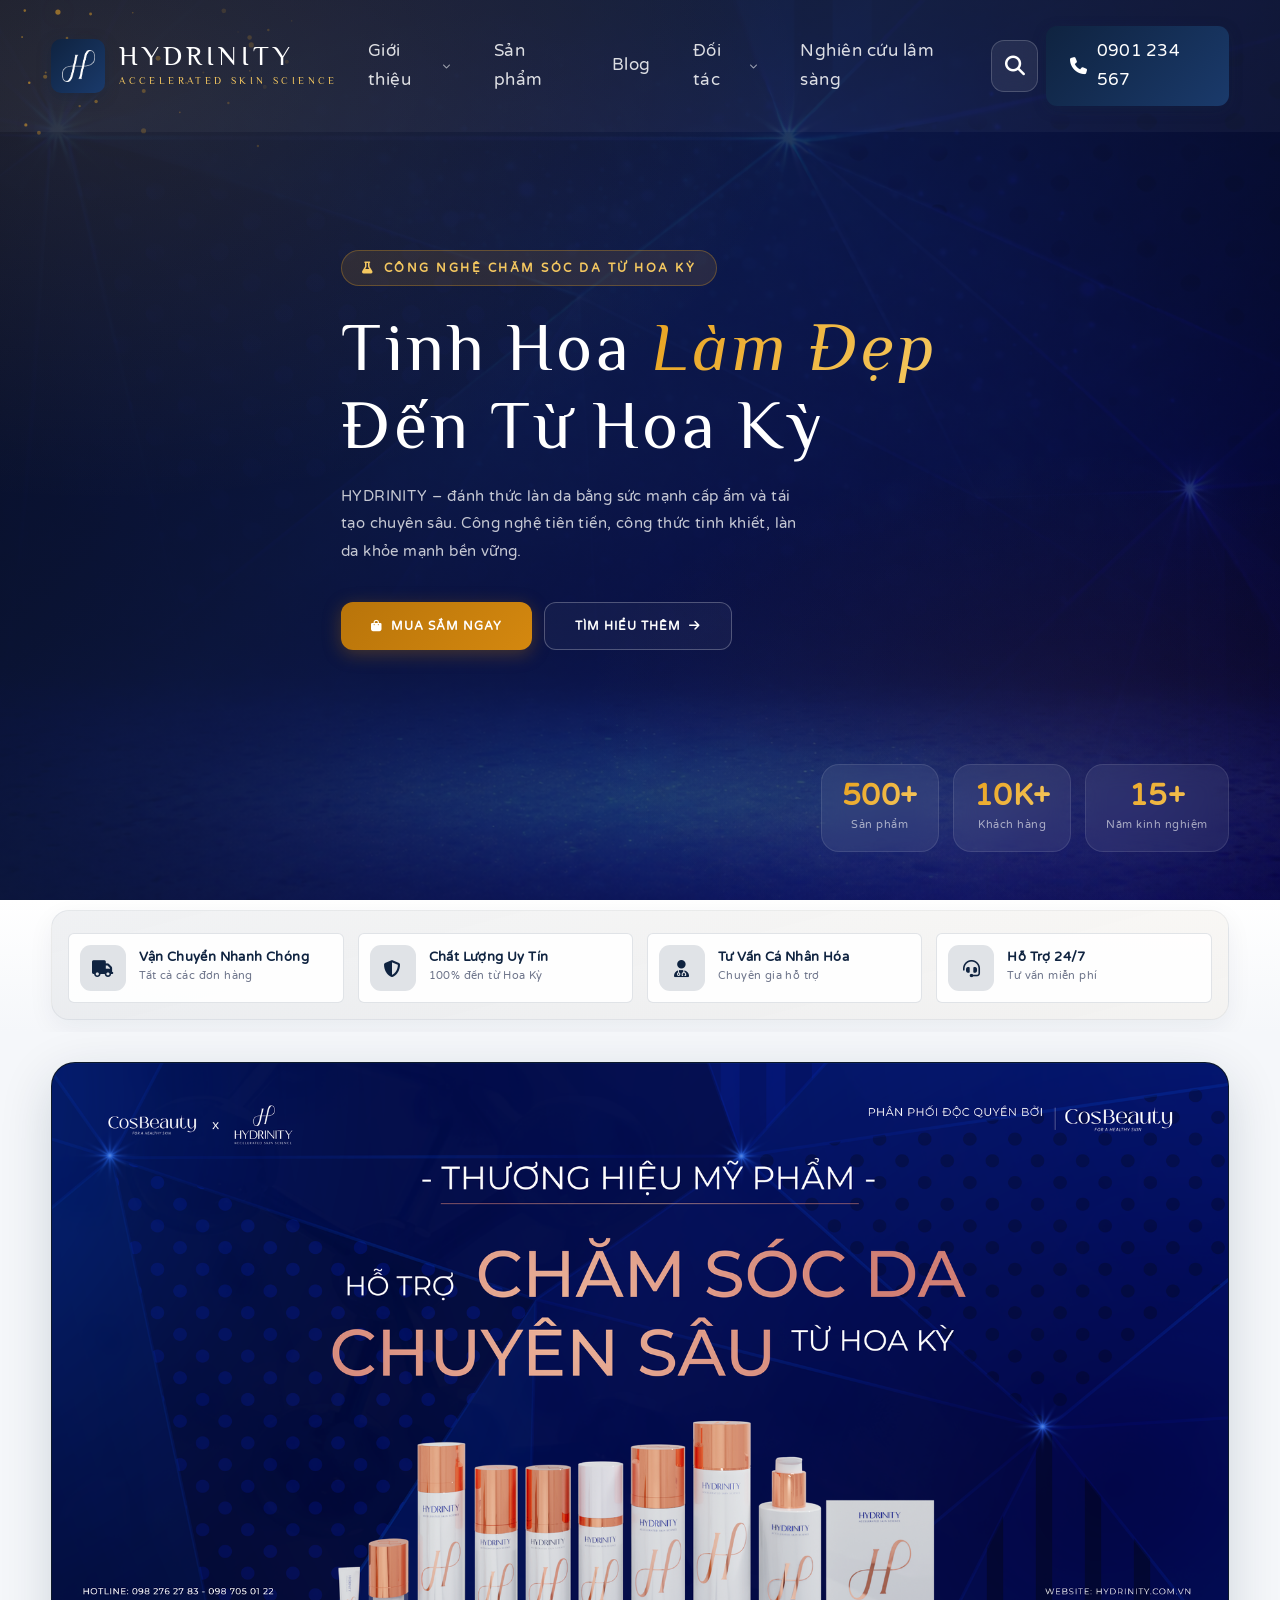
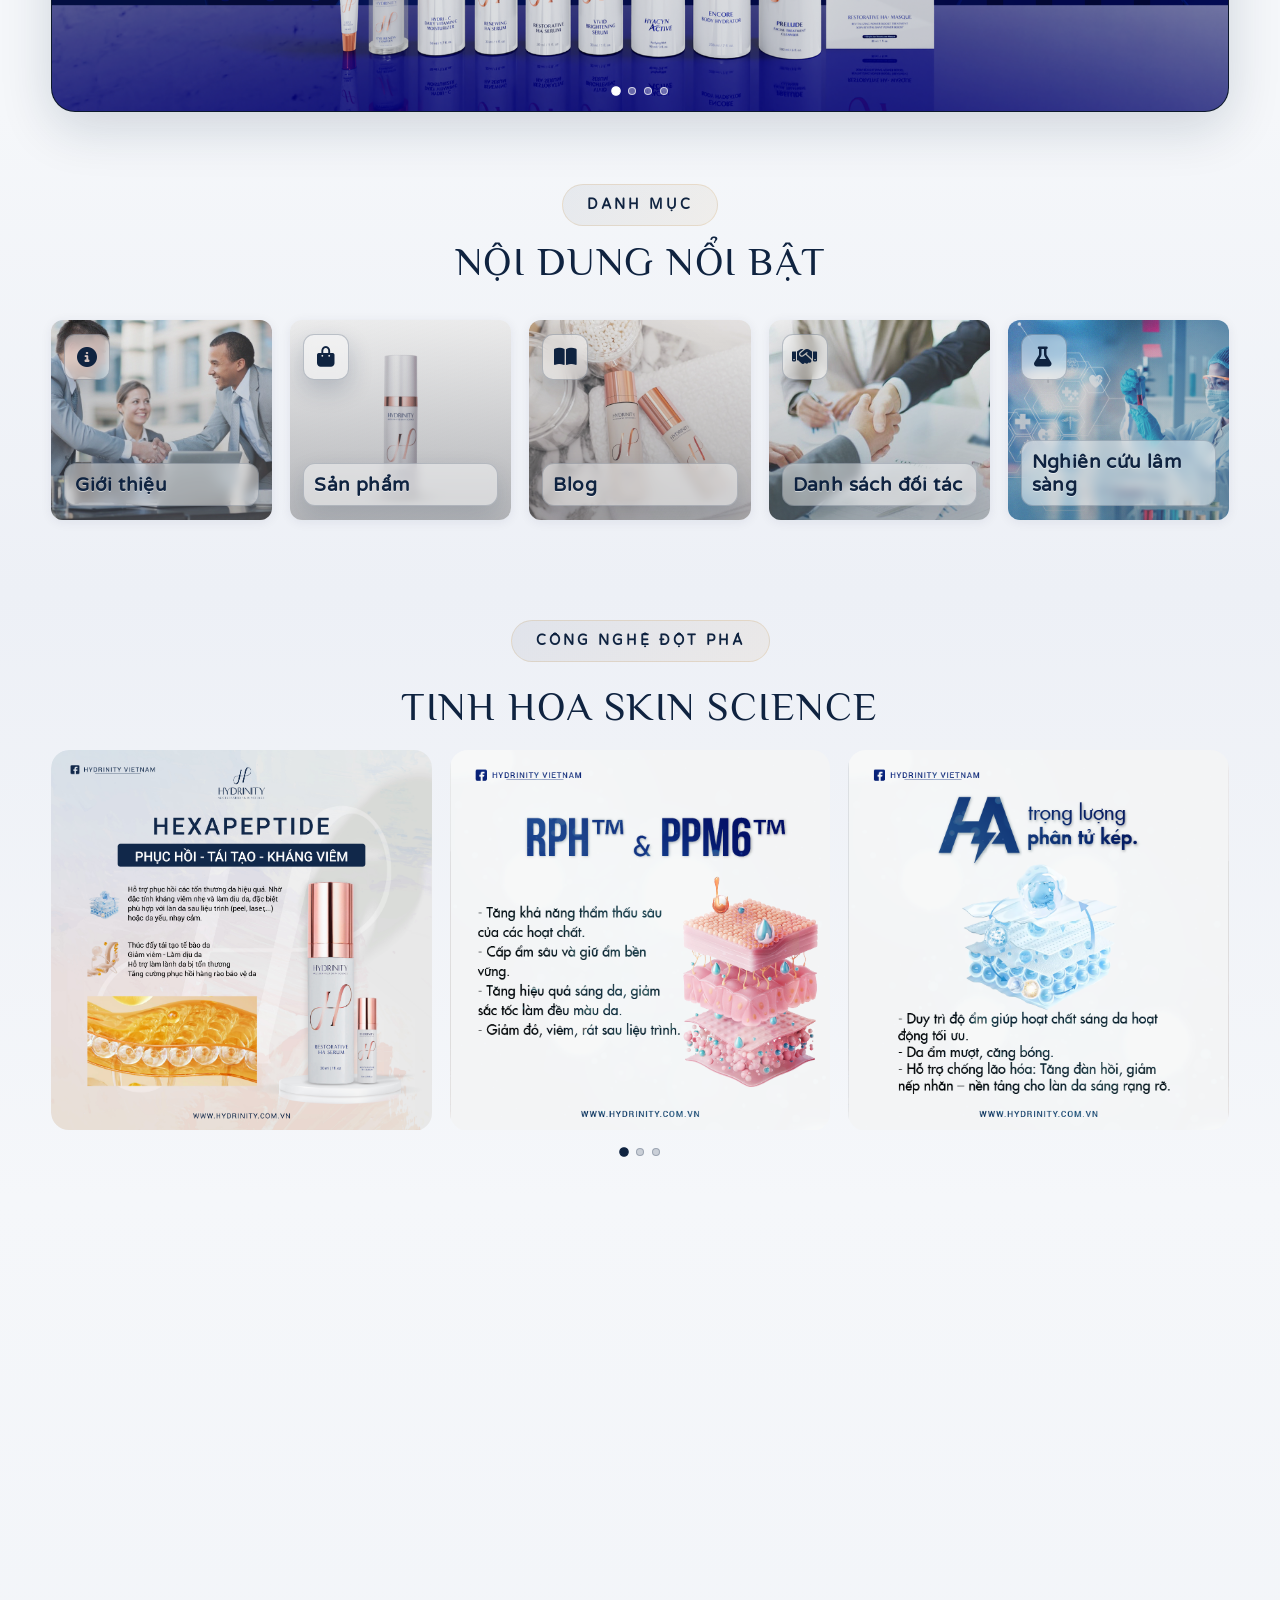
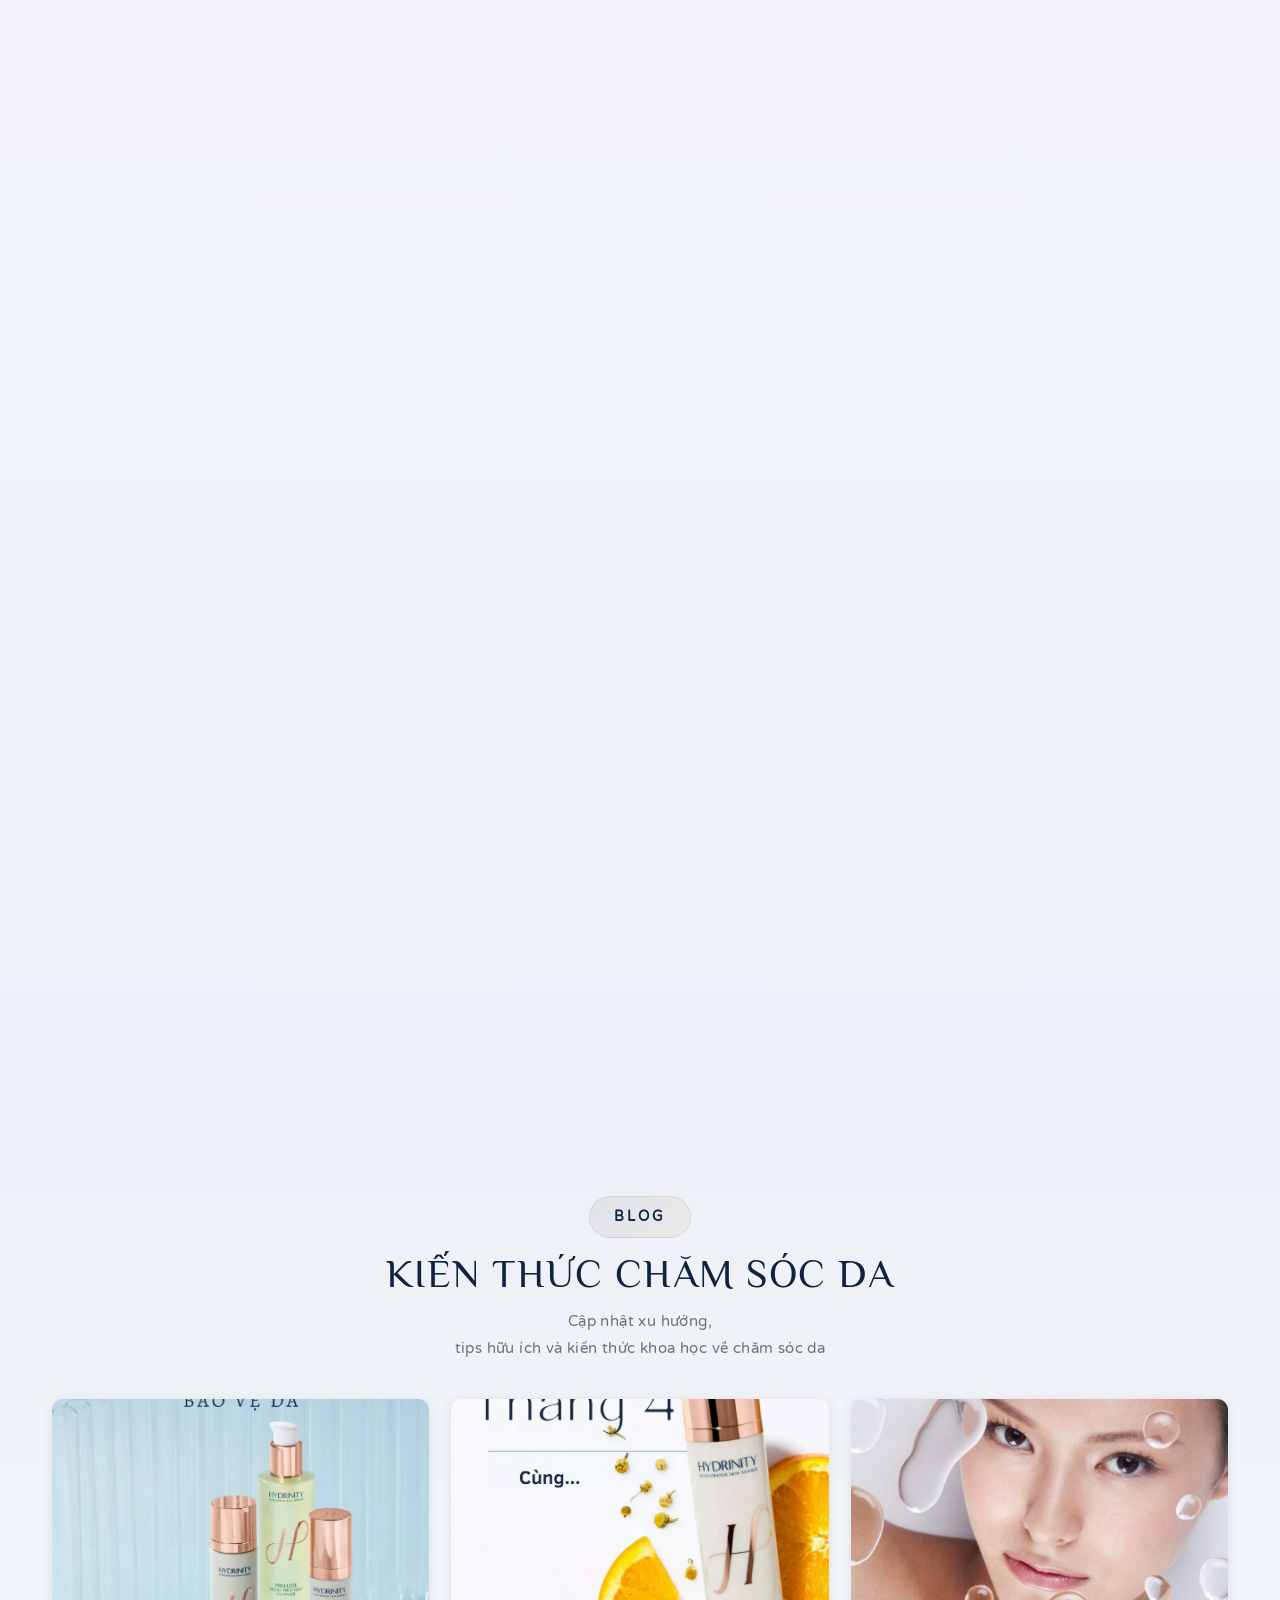
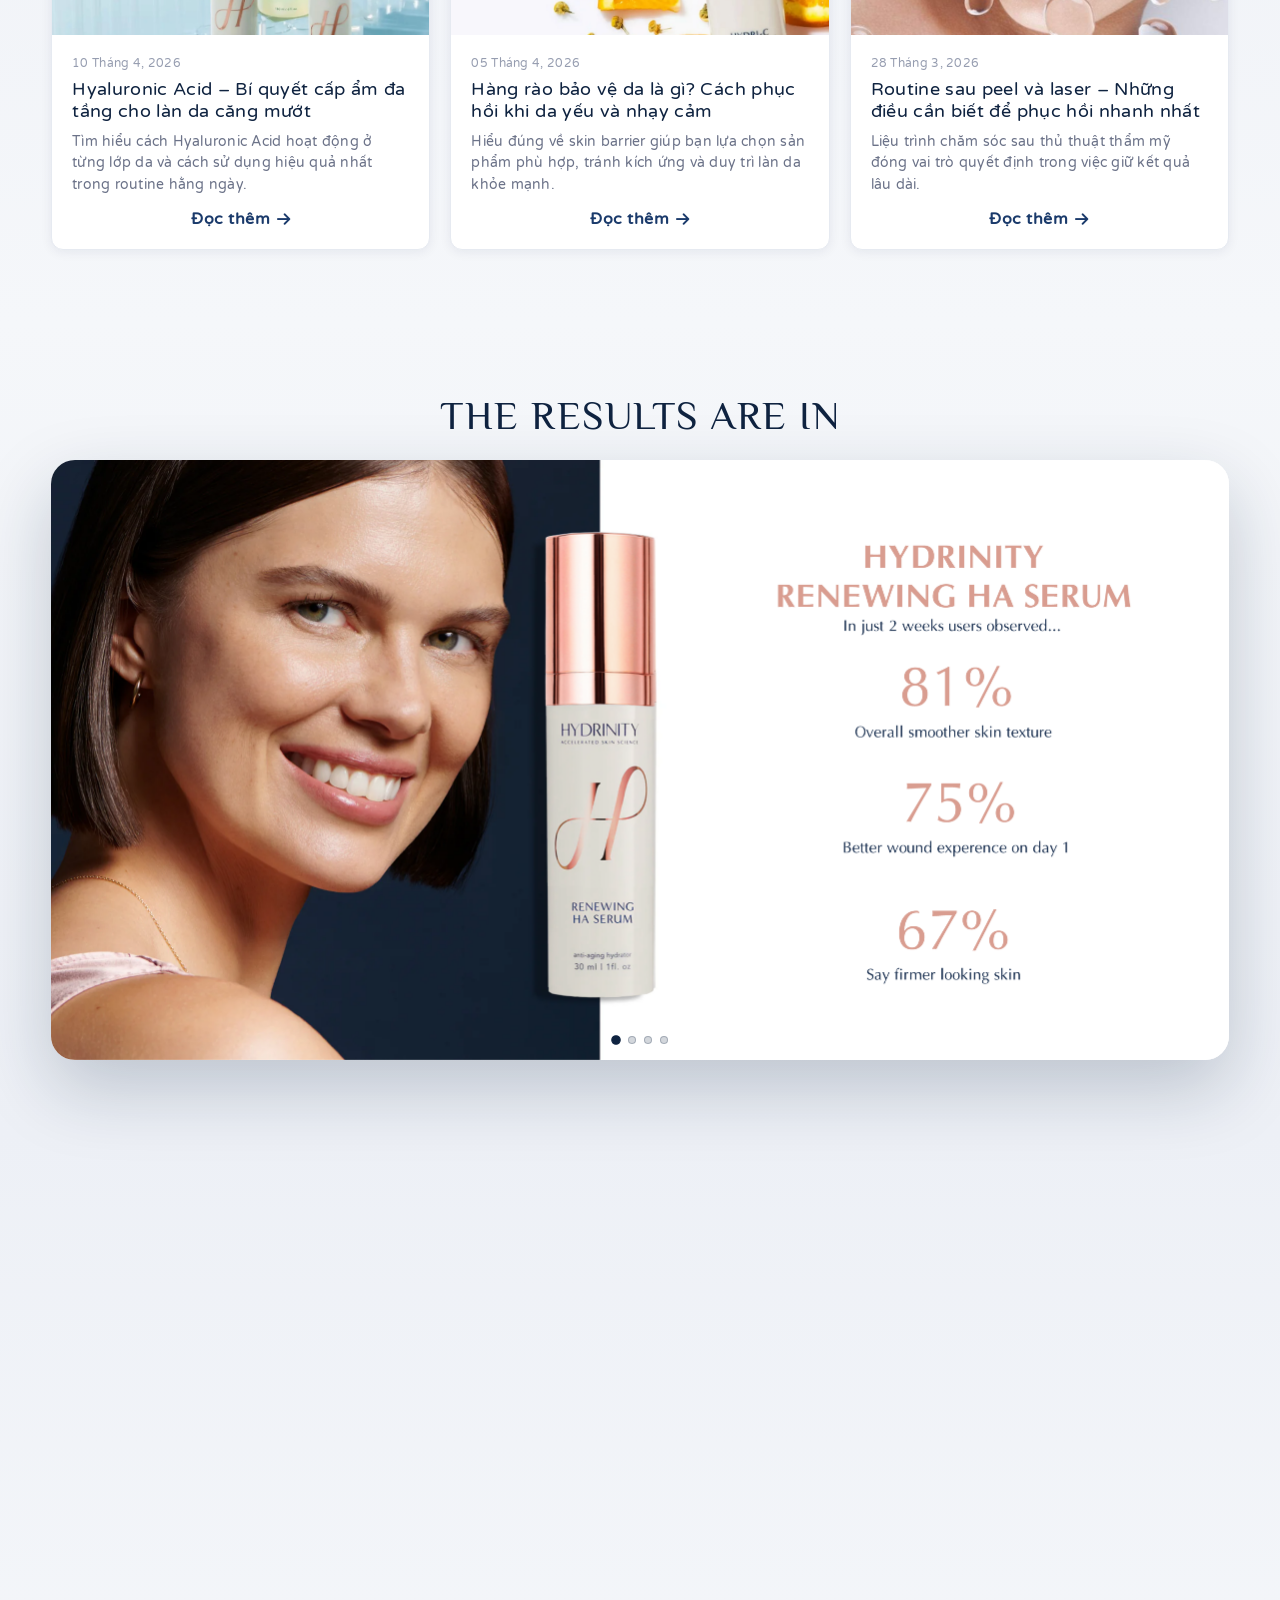
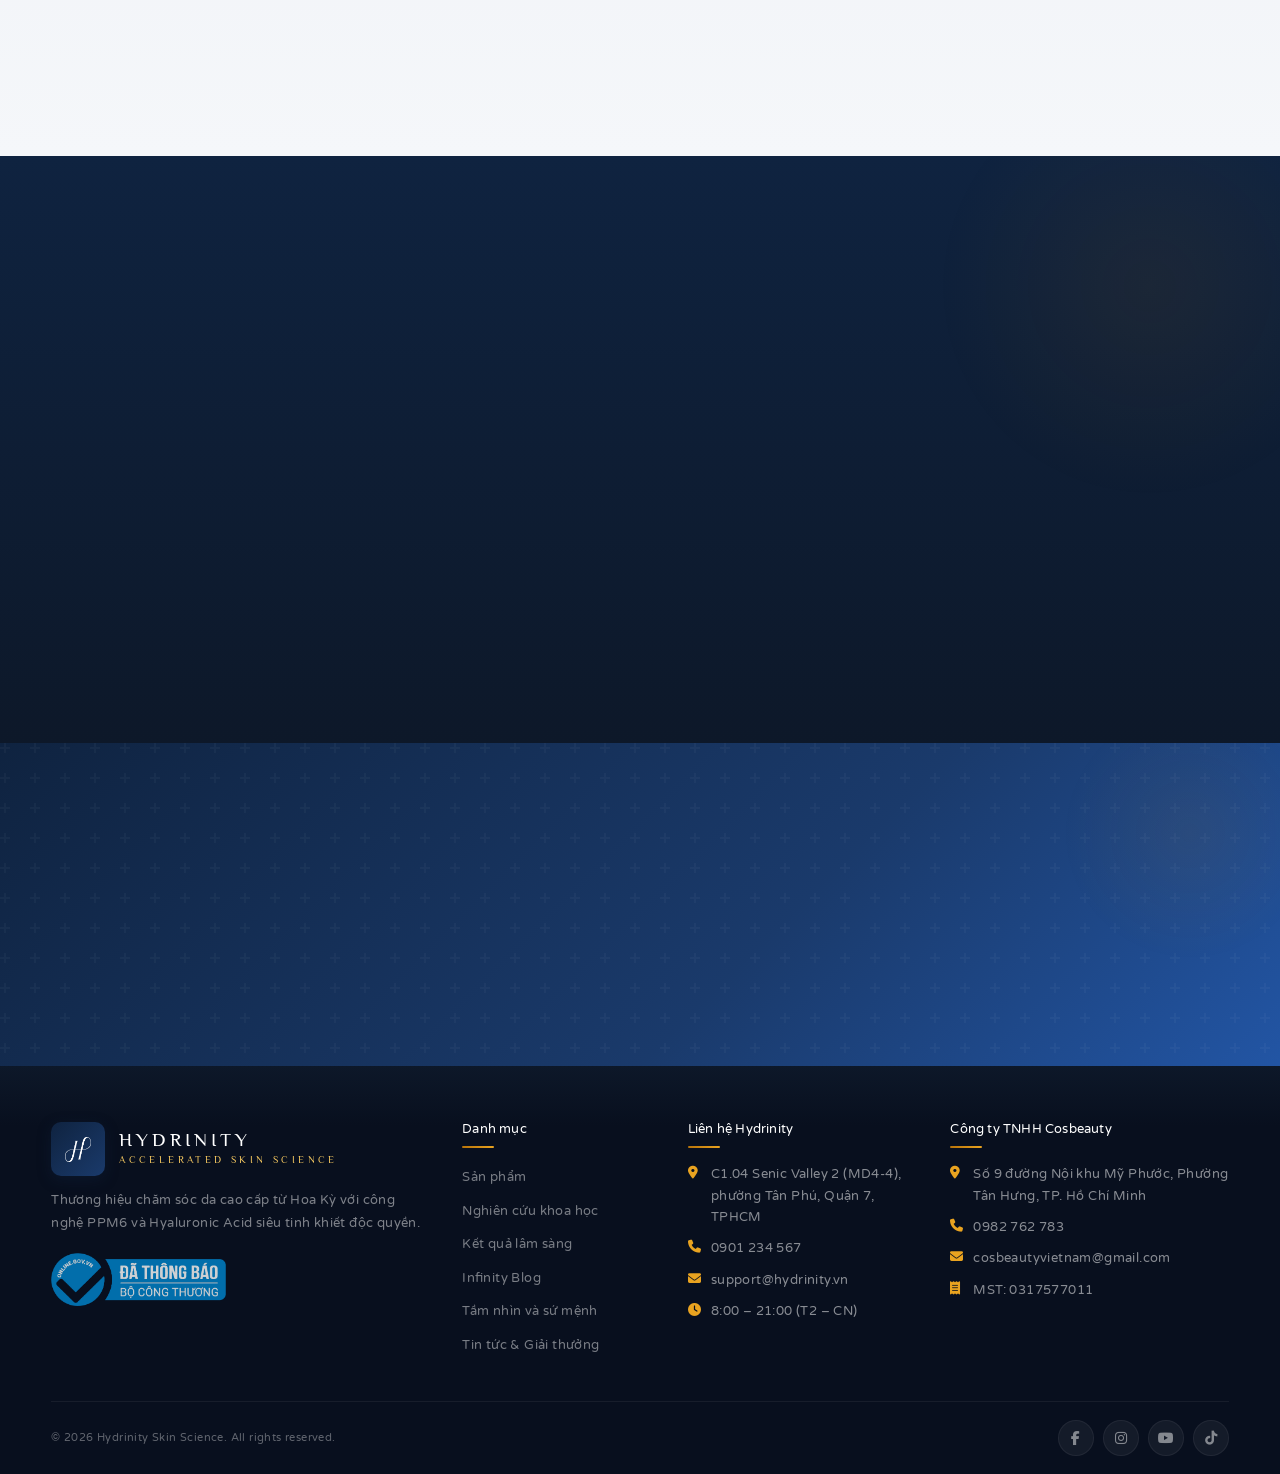
==== commit 214f8cc3: "1m00000005555it" ====
--- a/index.html
+++ b/index.html
@@ -3,14 +3,64 @@
 <head>
 <meta charset="UTF-8">
 <meta name="viewport" content="width=device-width, initial-scale=1.0">
-<title>HYDRINITY – Accelerated Skin Science</title>
-<meta name="description" content="HYDRINITY – thương hiệu chăm sóc da cao cấp từ Hoa Kỳ. Công nghệ PPM6, Hyaluronic Acid siêu tinh khiết, phục hồi và cấp ẩm chuyên sâu.">
+<title>HYDRINITY – Accelerated Skin Science | Chăm Sóc Da Cao Cấp Từ Hoa Kỳ</title>
+<meta name="description" content="HYDRINITY – thương hiệu chăm sóc da cao cấp từ Hoa Kỳ. Công nghệ PPM6, Hyaluronic Acid siêu tinh khiết, phục hồi và cấp ẩm chuyên sâu cho làn da châu Á.">
+<meta name="keywords" content="HYDRINITY, chăm sóc da, skincare, serum cấp ẩm, hyaluronic acid, PPM6, mỹ phẩm cao cấp, làm đẹp, phục hồi da, chống lão hóa">
+<meta name="robots" content="index, follow">
+<meta name="author" content="HYDRINITY Vietnam">
+<meta name="theme-color" content="#0F2340">
+<link rel="canonical" href="https://hydrinity.vn/">
+
+<!-- Open Graph -->
+<meta property="og:type" content="website">
+<meta property="og:title" content="HYDRINITY – Accelerated Skin Science | Chăm Sóc Da Cao Cấp Từ Hoa Kỳ">
+<meta property="og:description" content="Thương hiệu chăm sóc da cao cấp từ Hoa Kỳ. Công nghệ PPM6, Hyaluronic Acid siêu tinh khiết, phục hồi và cấp ẩm chuyên sâu.">
+<meta property="og:image" content="https://hydrinity.vn/photo/hero_banner.png">
+<meta property="og:url" content="https://hydrinity.vn/">
+<meta property="og:site_name" content="HYDRINITY Vietnam">
+<meta property="og:locale" content="vi_VN">
+
+<!-- Twitter Card -->
+<meta name="twitter:card" content="summary_large_image">
+<meta name="twitter:title" content="HYDRINITY – Accelerated Skin Science">
+<meta name="twitter:description" content="Chăm sóc da cao cấp từ Hoa Kỳ. Công nghệ PPM6, Hyaluronic Acid siêu tinh khiết.">
+<meta name="twitter:image" content="https://hydrinity.vn/photo/hero_banner.png">
+
+<link rel="icon" type="image/png" href="photo/logo.png">
 <link rel="stylesheet" href="https://cdnjs.cloudflare.com/ajax/libs/font-awesome/6.5.1/css/all.min.css">
 <link rel="preconnect" href="https://fonts.googleapis.com">
 <link rel="preconnect" href="https://fonts.gstatic.com" crossorigin>
-<link href="https://fonts.googleapis.com/css2?family=Afacad:ital,wght@0,400..700;1,400..700&display=swap" rel="stylesheet">
-<link href="https://fonts.googleapis.com/css2?family=Wix+Madefor+Text:ital,wght@0,400..800;1,400..800&display=swap" rel="stylesheet">
-<link rel="stylesheet" href="index.css?v=20260416-12">
+<link href="https://fonts.googleapis.com/css2?family=Philosopher:ital,wght@0,400;0,700;1,400;1,700&display=swap" rel="stylesheet">
+<link href="https://fonts.googleapis.com/css2?family=Varela+Round&display=swap" rel="stylesheet">
+<link rel="stylesheet" href="index.css?v=20260417-07">
+
+<!-- JSON-LD Structured Data -->
+<script type="application/ld+json">
+{
+  "@context": "https://schema.org",
+  "@type": "Organization",
+  "name": "HYDRINITY Vietnam",
+  "url": "https://hydrinity.vn",
+  "logo": "https://hydrinity.vn/photo/logo.png",
+  "description": "Thương hiệu chăm sóc da cao cấp từ Hoa Kỳ với công nghệ PPM6 và Hyaluronic Acid siêu tinh khiết.",
+  "address": {
+    "@type": "PostalAddress",
+    "streetAddress": "C1.04 Senic Valley 2 (MD4-4), phường Tân Phú",
+    "addressLocality": "Quận 7, TP. Hồ Chí Minh",
+    "addressCountry": "VN"
+  },
+  "contactPoint": {
+    "@type": "ContactPoint",
+    "telephone": "+84901234567",
+    "contactType": "customer service",
+    "availableLanguage": "Vietnamese"
+  },
+  "sameAs": [
+    "https://www.facebook.com/hydrinity",
+    "https://www.instagram.com/hydrinity"
+  ]
+}
+</script>
 </head>
 <body>
 
@@ -26,7 +76,7 @@
         </div>
       </a>
 
-      <nav>
+      <nav aria-label="Menu chính">
         <div class="nav-item has-dropdown">
           <a href="/about-us" class="nav-link">Giới thiệu <i class="fas fa-chevron-down" style="font-size:8px;opacity:.7"></i></a>
           <div class="nav-dropdown">
@@ -141,6 +191,7 @@
   </div>
 </div>
 
+<main>
 <!-- ████ HERO ████ -->
 <section class="hero hero-image" id="home">
   <div class="hero-bg">
@@ -244,7 +295,7 @@
   <div class="container">
     <div class="strip-eyebrow fade-up">
       <span class="section-tag">Công nghệ đột phá</span>
-      <span class="strip-title newyork-title">Tinh Hoa Skin Science</span>
+      <h2 class="strip-title newyork-title">Tinh Hoa Skin Science</h2>
     </div>
     <div class="mid-strip-wrap fade-up">
       <div class="mid-strip-viewport">
@@ -284,17 +335,20 @@
         <div class="product-info">
           <h3 class="product-name">Hydri-C Serum Cấp Ẩm Đa Tầng</h3>
           <p class="product-desc">Cấp ẩm đa tầng, hỗ trợ da căng mướt và mềm mịn suốt ngày.</p>
-          <div class="product-price">1.850.000đ</div>
-          <div class="product-select-wrap">
-            <select class="product-select">
-              <option>15 ml</option>
-              <option selected>30 ml</option>
-              <option>50 ml</option>
-            </select>
-            <span class="product-select-icon">
-              <svg viewBox="0 0 24 24"><polyline points="6 9 12 15 18 9"/></svg>
-            </span>
-          </div>
+          <div class="product-bottom-row">
+            <div class="product-price">1.850.000đ</div>
+            <div class="product-select-wrap">
+              <select class="product-select">
+                <option>15 ml</option>
+                <option selected>30 ml</option>
+                <option>50 ml</option>
+              </select>
+              <span class="product-select-icon">
+                <svg viewBox="0 0 24 24"><polyline points="6 9 12 15 18 9"/></svg>
+              </span>
+            </div>
+          </div>
+          <a href="#" class="btn-product-detail">Xem Chi Tiết <i class="fas fa-arrow-right"></i></a>
         </div>
       </div>
 
@@ -303,17 +357,20 @@
         <div class="product-info">
           <h3 class="product-name">Vita-Bright Serum Giảm Thâm Nám</h3>
           <p class="product-desc">Làm sáng da, hỗ trợ đều màu và giảm thâm nám hiệu quả.</p>
-          <div class="product-price">1.690.000đ</div>
-          <div class="product-select-wrap">
-            <select class="product-select">
-              <option>15 ml</option>
-              <option selected>30 ml</option>
-              <option>50 ml</option>
-            </select>
-            <span class="product-select-icon">
-              <svg viewBox="0 0 24 24"><polyline points="6 9 12 15 18 9"/></svg>
-            </span>
-          </div>
+          <div class="product-bottom-row">
+            <div class="product-price">1.690.000đ</div>
+            <div class="product-select-wrap">
+              <select class="product-select">
+                <option>15 ml</option>
+                <option selected>30 ml</option>
+                <option>50 ml</option>
+              </select>
+              <span class="product-select-icon">
+                <svg viewBox="0 0 24 24"><polyline points="6 9 12 15 18 9"/></svg>
+              </span>
+            </div>
+          </div>
+          <a href="#" class="btn-product-detail">Xem Chi Tiết <i class="fas fa-arrow-right"></i></a>
         </div>
       </div>
 
@@ -322,17 +379,20 @@
         <div class="product-info">
           <h3 class="product-name">Barrier Restore Essence Da Nhạy Cảm</h3>
           <p class="product-desc">Làm dịu nhanh, củng cố hàng rào bảo vệ cho da nhạy cảm.</p>
-          <div class="product-price">1.520.000đ</div>
-          <div class="product-select-wrap">
-            <select class="product-select">
-              <option>15 ml</option>
-              <option selected>30 ml</option>
-              <option>50 ml</option>
-            </select>
-            <span class="product-select-icon">
-              <svg viewBox="0 0 24 24"><polyline points="6 9 12 15 18 9"/></svg>
-            </span>
-          </div>
+          <div class="product-bottom-row">
+            <div class="product-price">1.520.000đ</div>
+            <div class="product-select-wrap">
+              <select class="product-select">
+                <option>15 ml</option>
+                <option selected>30 ml</option>
+                <option>50 ml</option>
+              </select>
+              <span class="product-select-icon">
+                <svg viewBox="0 0 24 24"><polyline points="6 9 12 15 18 9"/></svg>
+              </span>
+            </div>
+          </div>
+          <a href="#" class="btn-product-detail">Xem Chi Tiết <i class="fas fa-arrow-right"></i></a>
         </div>
       </div>
 
@@ -341,17 +401,20 @@
         <div class="product-info">
           <h3 class="product-name">Age-Defy Peptide Concentrate</h3>
           <p class="product-desc">Hỗ trợ săn chắc da, cải thiện nếp nhăn và dấu hiệu lão hóa.</p>
-          <div class="product-price">2.150.000đ</div>
-          <div class="product-select-wrap">
-            <select class="product-select">
-              <option>15 ml</option>
-              <option selected>30 ml</option>
-              <option>50 ml</option>
-            </select>
-            <span class="product-select-icon">
-              <svg viewBox="0 0 24 24"><polyline points="6 9 12 15 18 9"/></svg>
-            </span>
-          </div>
+          <div class="product-bottom-row">
+            <div class="product-price">2.150.000đ</div>
+            <div class="product-select-wrap">
+              <select class="product-select">
+                <option>15 ml</option>
+                <option selected>30 ml</option>
+                <option>50 ml</option>
+              </select>
+              <span class="product-select-icon">
+                <svg viewBox="0 0 24 24"><polyline points="6 9 12 15 18 9"/></svg>
+              </span>
+            </div>
+          </div>
+          <a href="#" class="btn-product-detail">Xem Chi Tiết <i class="fas fa-arrow-right"></i></a>
         </div>
       </div>
 
@@ -360,17 +423,20 @@
         <div class="product-info">
           <h3 class="product-name">Calm Recovery Gel Sau Peel/Laser</h3>
           <p class="product-desc">Phục hồi sau peel/laser, giúp giảm đỏ rát và khó chịu tức thì.</p>
-          <div class="product-price">1.320.000đ</div>
-          <div class="product-select-wrap">
-            <select class="product-select">
-              <option>30 ml</option>
-              <option selected>50 ml</option>
-              <option>100 ml</option>
-            </select>
-            <span class="product-select-icon">
-              <svg viewBox="0 0 24 24"><polyline points="6 9 12 15 18 9"/></svg>
-            </span>
-          </div>
+          <div class="product-bottom-row">
+            <div class="product-price">1.320.000đ</div>
+            <div class="product-select-wrap">
+              <select class="product-select">
+                <option>30 ml</option>
+                <option selected>50 ml</option>
+                <option>100 ml</option>
+              </select>
+              <span class="product-select-icon">
+                <svg viewBox="0 0 24 24"><polyline points="6 9 12 15 18 9"/></svg>
+              </span>
+            </div>
+          </div>
+          <a href="#" class="btn-product-detail">Xem Chi Tiết <i class="fas fa-arrow-right"></i></a>
         </div>
       </div>
 
@@ -379,17 +445,20 @@
         <div class="product-info">
           <h3 class="product-name">Hydra+ Mist Khóa Ẩm Tức Thì</h3>
           <p class="product-desc">Xịt khoáng cấp ẩm tức thì, làm dịu da và duy trì độ ẩm ổn định.</p>
-          <div class="product-price">920.000đ</div>
-          <div class="product-select-wrap">
-            <select class="product-select">
-              <option>50 ml</option>
-              <option selected>100 ml</option>
-              <option>150 ml</option>
-            </select>
-            <span class="product-select-icon">
-              <svg viewBox="0 0 24 24"><polyline points="6 9 12 15 18 9"/></svg>
-            </span>
-          </div>
+          <div class="product-bottom-row">
+            <div class="product-price">920.000đ</div>
+            <div class="product-select-wrap">
+              <select class="product-select">
+                <option>50 ml</option>
+                <option selected>100 ml</option>
+                <option>150 ml</option>
+              </select>
+              <span class="product-select-icon">
+                <svg viewBox="0 0 24 24"><polyline points="6 9 12 15 18 9"/></svg>
+              </span>
+            </div>
+          </div>
+          <a href="#" class="btn-product-detail">Xem Chi Tiết <i class="fas fa-arrow-right"></i></a>
         </div>
       </div>
 
@@ -407,8 +476,9 @@
     </div>
     <div class="blog-grid fade-up">
       <article class="blog-card">
-        <div class="blog-img"><img src="photo/31.webp" alt="Blog 1"></div>
+        <div class="blog-img"><img src="photo/31.webp" alt="Hyaluronic Acid cấp ẩm đa tầng cho làn da căng mướt"></div>
         <div class="blog-body">
+          <time class="blog-date" datetime="2026-04-10">10 Tháng 4, 2026</time>
           <h3 class="blog-title"><a href="/blog">Hyaluronic Acid – Bí quyết cấp ẩm đa tầng cho làn da căng mướt</a></h3>
           <p class="blog-excerpt">Tìm hiểu cách Hyaluronic Acid hoạt động ở từng lớp da và cách sử dụng hiệu quả nhất trong routine hằng ngày.</p>
           <div class="blog-meta">
@@ -417,8 +487,9 @@
         </div>
       </article>
       <article class="blog-card">
-        <div class="blog-img"><img src="photo/32.webp" alt="Blog 2"></div>
+        <div class="blog-img"><img src="photo/32.webp" alt="Hàng rào bảo vệ da và cách phục hồi da nhạy cảm"></div>
         <div class="blog-body">
+          <time class="blog-date" datetime="2026-04-05">05 Tháng 4, 2026</time>
           <h3 class="blog-title"><a href="/blog">Hàng rào bảo vệ da là gì? Cách phục hồi khi da yếu và nhạy cảm</a></h3>
           <p class="blog-excerpt">Hiểu đúng về skin barrier giúp bạn lựa chọn sản phẩm phù hợp, tránh kích ứng và duy trì làn da khỏe mạnh.</p>
           <div class="blog-meta">
@@ -427,8 +498,9 @@
         </div>
       </article>
       <article class="blog-card">
-        <div class="blog-img"><img src="photo/33.webp" alt="Blog 3"></div>
+        <div class="blog-img"><img src="photo/33.webp" alt="Routine chăm sóc da sau peel và laser"></div>
         <div class="blog-body">
+          <time class="blog-date" datetime="2026-03-28">28 Tháng 3, 2026</time>
           <h3 class="blog-title"><a href="/blog">Routine sau peel và laser – Những điều cần biết để phục hồi nhanh nhất</a></h3>
           <p class="blog-excerpt">Liệu trình chăm sóc sau thủ thuật thẩm mỹ đóng vai trò quyết định trong việc giữ kết quả lâu dài.</p>
           <div class="blog-meta">
@@ -535,6 +607,8 @@
   </div>
 </section>
 
+</main>
+
 <!-- ████ FOOTER ████ -->
 <footer class="footer">
   <div class="container">
@@ -555,12 +629,12 @@
       <div>
         <h3>Danh mục</h3>
         <ul class="footer-links">
-          <li><a href="#">Sản phẩm</a></li>
-          <li><a href="#">Nghiên cứu khoa học</a></li>
-          <li><a href="#">Kết quả lâm sàng</a></li>
-          <li><a href="#">Infinity Blog</a></li>
-          <li><a href="#">Tầm nhìn và sứ mệnh</a></li>
-          <li><a href="#">Tin tức & Giải thưởng</a></li>
+          <li><a href="#products">Sản phẩm</a></li>
+          <li><a href="/mineral-research">Nghiên cứu khoa học</a></li>
+          <li><a href="#resultsSlider">Kết quả lâm sàng</a></li>
+          <li><a href="/blog">Infinity Blog</a></li>
+          <li><a href="/vision-mission">Tầm nhìn và sứ mệnh</a></li>
+          <li><a href="/news-awards">Tin tức & Giải thưởng</a></li>
         </ul>
       </div>
       <div class="footer-contact">
@@ -579,7 +653,7 @@
       </div>
     </div>
     <div class="footer-bottom">
-      <span>© 2025 Hydrinity Skin Science. All rights reserved.</span>
+      <span>© 2026 Hydrinity Skin Science. All rights reserved.</span>
       <div class="social-links">
         <a href="#" class="social-link" title="Facebook"><i class="fab fa-facebook-f"></i></a>
         <a href="#" class="social-link" title="Instagram"><i class="fab fa-instagram"></i></a>
--- a/index.css
+++ b/index.css
@@ -10,18 +10,18 @@
   --gold-light:  #E9A320;
   --gold-pale:   #F5C860;
 
-  --cream:       #F9F6F1;
-  --cream-mid:   #F2EDE4;
-  --cream-dark:  #E8E0D4;
+  --cream:       #F5F7FA;
+  --cream-mid:   #EDF0F6;
+  --cream-dark:  #E3E7F0;
   --white:       #FFFFFF;
 
-  --ink:         #1A1712;
-  --ink-mid:     #3D3830;
-  --ink-light:   #7A7268;
-  --ink-pale:    #A89E92;
-
-  --border:      #DDD5C8;
-  --border-light:#EDE7DD;
+  --ink:         #1A1F2E;
+  --ink-mid:     #3B4155;
+  --ink-light:   #6C7389;
+  --ink-pale:    #969DB0;
+
+  --border:      #D4D9E4;
+  --border-light:#E6EAF1;
 
   --dark-bg:     #080F1E;
   --dark-mid:    #0D1829;
@@ -29,15 +29,19 @@
   --dark-border: rgba(255,255,255,.07);
 
   /* ── TYPOGRAPHY ── */
-  --font-header:  'Afacad', sans-serif;
+  --font-main:    'Varela Round', sans-serif;
+  --font-heading: 'Philosopher', sans-serif;
+  --font-logo:    var(--font-heading);
+
+  --font-header:  var(--font-main);
   --font-nav:     var(--font-header);
-  --font-display: 'Afacad', sans-serif;
-  --font-body:    var(--font-header);
+  --font-display: var(--font-main);
+  --font-body:    var(--font-main);
 
   /* Type scale – fluid */
-  --text-xs:   clamp(10px, 1.1vw, 11.5px);
-  --text-sm:   clamp(12px, 1.3vw, 13px);
-  --text-base: clamp(13px, 1.5vw, 14.5px);
+  --text-xs:   clamp(11px, 1.1vw, 12px);
+  --text-sm:   clamp(12.5px, 1.3vw, 13.5px);
+  --text-base: clamp(14px, 1.5vw, 15px);
   --text-md:   clamp(15px, 1.7vw, 16.5px);
   --text-lg:   clamp(17px, 2vw, 19px);
   --text-xl:   clamp(20px, 3vw, 26px);
@@ -46,11 +50,11 @@
   --text-hero: clamp(36px, 6vw, 68px);
 
   --space-xs:  8px;
-  --space-sm:  16px;
-  --space-md:  24px;
-  --space-lg:  40px;
-  --space-xl:  64px;
-  --space-2xl: 96px;
+  --space-sm:  14px;
+  --space-md:  22px;
+  --space-lg:  36px;
+  --space-xl:  48px;
+  --space-2xl: 72px;
 
   --r-sm:  6px;
   --r-md:  12px;
@@ -94,12 +98,12 @@
 }
 
 .mrch-newyork-font {
-  font-family: var(--font-display) !important;
+  font-family: var(--font-heading) !important;
   font-weight: 400 !important;
 }
 
 .hero-mrch-font {
-  font-family: 'MRCH NewYork', var(--font-display) !important;
+  font-family: var(--font-heading) !important;
   font-weight: 400 !important;
 }
 
@@ -120,9 +124,13 @@
   -moz-osx-font-smoothing: grayscale;
   font-feature-settings: "kern" 1, "liga" 1;
 }
-h1, h2, h3, h4, h5, h6 {
+h1, h2 {
+  font-family: var(--font-heading) !important;
+  line-height: 1.15 !important;
+}
+h3, h4, h5, h6 {
   font-family: var(--font-display) !important;
-  line-height: 95% !important;
+  line-height: 1.2 !important;
 }
 img { display: block; max-width: 100%; }
 a { color: inherit; }
@@ -146,9 +154,9 @@
   font-weight: 600;
   letter-spacing: 3px;
   text-transform: uppercase;
-  color: var(--navy-mid);
-  background: rgba(15,35,64,.07);
-  border: 1px solid rgba(15,35,64,.10);
+  color: var(--navy);
+  background: linear-gradient(135deg, rgba(15,35,64,.06), rgba(184,116,10,.06));
+  border: 1px solid rgba(184,116,10,.15);
   padding: 6px 20px;
   border-radius: 50px;
   margin-bottom: var(--space-sm);
@@ -156,19 +164,19 @@
 
 .section-header {
   text-align: center;
-  margin-bottom: var(--space-xl);
+  margin-bottom: var(--space-lg);
 }
 .section-header h2 {
-  font-family: 'Afacad', sans-serif !important;
+  font-family: var(--font-heading) !important;
   font-size: var(--text-3xl);
   font-weight: 700;
-  color: var(--ink);
+  color: var(--navy);
   line-height: 1.1 !important;
   margin-bottom: 12px;
   letter-spacing: -0.3px;
 }
 .newyork-title {
-  font-family: 'Afacad', sans-serif !important;
+  font-family: var(--font-heading) !important;
 }
 .section-header p {
   font-size: var(--text-base);
@@ -264,7 +272,7 @@
 .logo:hover .logo-icon { transform: rotate(-4deg) scale(1.06); }
 .logo-wordmark { display: flex; flex-direction: column; }
 .logo-name {
-  font-family: var(--font-display);
+  font-family: var(--font-logo);
   font-size: 21px;
   font-weight: 400;
   letter-spacing: 4px;
@@ -273,7 +281,7 @@
   transition: color .3s;
 }
 .logo-sub {
-  font-family: var(--font-display);
+  font-family: var(--font-logo);
   font-size: 7.5px;
   letter-spacing: 3px;
   text-transform: uppercase;
@@ -286,7 +294,7 @@
 .header .logo-sub,
 .mobile-nav .logo-name,
 .mobile-nav .logo-sub {
-  font-family: var(--font-header);
+  font-family: var(--font-logo);
 }
 .header.scrolled .logo-name { color: var(--navy); }
 .header.scrolled .logo-sub  { color: var(--gold); }
@@ -321,6 +329,9 @@
 .header.scrolled .nav-dropdown a { color: var(--ink-mid); }
 .header.scrolled .nav-link:hover,
 .header.scrolled .nav-dropdown a:hover { color: var(--navy); }
+.header.scrolled .nav-link::after {
+  background: linear-gradient(90deg, var(--navy), var(--navy-mid));
+}
 
 .nav-item.has-dropdown::after {
   content: ''; position: absolute;
@@ -383,6 +394,9 @@
 .nav-dropdown a:hover .nav-sub-label::after { transform: scaleX(1); }
 .header.scrolled .nav-dropdown a { text-shadow: none; }
 .header.scrolled .nav-dropdown a:hover { background: transparent; }
+.header.scrolled .nav-sub-label::after {
+  background: linear-gradient(90deg, var(--navy), var(--navy-mid));
+}
 .nav-item.has-dropdown:hover .nav-dropdown,
 .nav-item.has-dropdown:focus-within .nav-dropdown {
   opacity: 1; visibility: visible; pointer-events: auto;
@@ -443,7 +457,7 @@
 /* Desktop-only header size boost */
 @media (min-width: 1025px) {
   .section-tag { font-size: 14px; padding: 8px 24px; }
-  .products-tabs { gap: 10px; margin-bottom: 40px; }
+  .products-tabs { gap: 10px; margin-bottom: 30px; }
   .products-tabs .tab-btn { font-size: 14px; padding: 10px 26px; }
   .hero-badge { font-size: 14px; }
   .features-bar { padding-top: 14px; padding-bottom: 16px; }
@@ -705,8 +719,9 @@
 .hero-overlay {
   position: absolute; inset: 0;
   background:
-    radial-gradient(120% 100% at 8% 10%, rgba(245,200,96,.08) 0%, rgba(245,200,96,0) 46%),
-    linear-gradient(135deg, rgba(8,15,30,.9) 0%, rgba(13,27,49,.79) 40%, rgba(8,18,35,.64) 72%, rgba(0,0,0,.34) 100%);
+    radial-gradient(80% 60% at 85% 80%, rgba(184,116,10,.08) 0%, transparent 50%),
+    radial-gradient(120% 100% at 8% 10%, rgba(245,200,96,.1) 0%, rgba(245,200,96,0) 46%),
+    linear-gradient(135deg, rgba(8,15,30,.88) 0%, rgba(13,27,49,.76) 40%, rgba(8,18,35,.6) 72%, rgba(0,0,0,.3) 100%);
 }
 #heroParticles { position: absolute; inset: 0; z-index: 1; pointer-events: none; }
 .hero-content { position: relative; z-index: 2; animation: fadeInUp .9s ease both; }
@@ -773,14 +788,13 @@
   background-clip: text;
   line-height: 1;
 }
-.stat-label { font-size: 10px; color: rgba(255,255,255,.6); margin-top: 5px; letter-spacing: 0.5px; font-weight: 500; }
+.stat-label { font-size: 11px; color: rgba(255,255,255,.6); margin-top: 5px; letter-spacing: 0.5px; font-weight: 500; }
 
 /* ══════════════════════════════════════════════════════════════
    FEATURES BAR
    ══════════════════════════════════════════════════════════════ */
 .features-bar {
-  background: var(--white);
-  border-bottom: 1px solid var(--border);
+  background: linear-gradient(180deg, var(--white) 0%, var(--cream) 100%);
   padding-top: 10px;
   padding-bottom: 12px;
 }
@@ -788,10 +802,10 @@
   display: grid; grid-template-columns: repeat(4, 1fr);
   gap: var(--space-sm);
   padding: 22px 16px 16px;
-  background: linear-gradient(165deg, rgba(15,35,64,.12) 0%, rgba(34,85,164,.09) 100%);
-  border: none;
+  background: linear-gradient(165deg, rgba(15,35,64,.06) 0%, rgba(184,116,10,.04) 100%);
+  border: 1px solid rgba(15,35,64,.06);
   border-radius: var(--r-lg);
-  box-shadow: 0 8px 26px rgba(15,35,64,.12);
+  box-shadow: 0 8px 26px rgba(15,35,64,.06);
 }
 .feature-item {
   display: flex; align-items: center; gap: 13px;
@@ -819,7 +833,7 @@
 /* ══════════════════════════════════════════════════════════════
    HERO SLIDER
    ══════════════════════════════════════════════════════════════ */
-.mid-slider { padding: 30px 0 0; background: var(--cream); }
+.mid-slider { padding: 30px 0 0; background: linear-gradient(180deg, var(--cream) 0%, var(--cream) 100%); }
 .mid-slider-frame {
   position: relative; height: 650px;
   border-radius: var(--r-xl);
@@ -832,7 +846,7 @@
 .mid-slider-frame.dragging { cursor: grabbing; }
 .mid-slide { position: absolute; inset: 0; display: block; opacity: 0; pointer-events: none; transition: opacity .55s ease; }
 .mid-slide.active { opacity: 1; pointer-events: auto; }
-.mid-slide img { width: 100%; height: 100%; object-fit: fill; object-position: center; }
+.mid-slide img { width: 100%; height: 100%; object-fit: cover; object-position: center; }
 
 /* ══════════════════════════════════════════════════════════════
    SLIDER DOTS
@@ -855,11 +869,11 @@
    CATEGORIES
    ══════════════════════════════════════════════════════════════ */
 .categories-section {
-  background: linear-gradient(180deg, rgba(249,246,241,.92), rgba(249,246,241,.94));
-}
-.categories-grid { display: grid; grid-template-columns: repeat(5, 1fr); gap: 14px; }
+  background: linear-gradient(180deg, var(--cream) 0%, var(--cream-mid) 100%);
+}
+.categories-grid { display: grid; grid-template-columns: repeat(5, 1fr); gap: 18px; }
 .categories-section .section-header h2 {
-  font-family: 'Afacad', sans-serif !important;
+  font-family: var(--font-heading) !important;
   font-size: 40px;
   font-weight: 500;
   text-transform: uppercase;
@@ -895,7 +909,7 @@
 }
 .cat-card:hover {
   transform: translateY(-4px);
-  box-shadow: var(--shadow-md);
+  box-shadow: 0 12px 36px rgba(15,35,64,.16), 0 0 0 1px rgba(184,116,10,.12);
 }
 .cat-theme-1 {
   background:
@@ -985,11 +999,9 @@
    ══════════════════════════════════════════════════════════════ */
 .mid-strip {
   padding: 28px 0 44px;
-  background: linear-gradient(180deg, var(--cream-mid) 0%, var(--cream) 55%, #ffffff 100%);
-  border-top: 1px solid var(--border);
-  border-bottom: 1px solid var(--border);
-}
-.strip-eyebrow { text-align: center; margin-bottom: 24px; }
+  background: linear-gradient(180deg, var(--cream-mid) 0%, var(--cream) 100%);
+}
+.strip-eyebrow { text-align: center; margin-bottom: 20px; }
 .strip-tag {
   display: inline-block;
   font-size: 10px; font-weight: 600; letter-spacing: 3px;
@@ -1001,10 +1013,10 @@
 }
 .strip-title {
   display: block;
-  font-family: 'Afacad', sans-serif;
+  font-family: var(--font-main);
   font-size: var(--text-3xl);
   font-weight: 700;
-  color: var(--ink);
+  color: var(--navy);
   line-height: 1.1;
   letter-spacing: -0.3px;
   margin-top: 8px;
@@ -1036,10 +1048,10 @@
 /* ══════════════════════════════════════════════════════════════
    PRODUCTS
    ══════════════════════════════════════════════════════════════ */
-.products-section { background: var(--cream); }
+.products-section { background: linear-gradient(180deg, var(--cream) 0%, var(--cream-mid) 100%); }
 .products-tabs {
   display: flex; justify-content: center;
-  gap: 8px; margin-bottom: 36px; flex-wrap: wrap;
+  gap: 8px; margin-bottom: 28px; flex-wrap: wrap;
 }
 .tab-btn {
   background: var(--white);
@@ -1059,7 +1071,7 @@
   box-shadow: 0 4px 16px rgba(15,35,64,.28);
 }
 
-.products-grid { display: grid; grid-template-columns: repeat(3, 1fr); gap: 22px; }
+.products-grid { display: grid; grid-template-columns: repeat(3, 1fr); gap: 20px; }
 .products-copy-prefix { white-space: nowrap; }
 .products-copy-suffix { white-space: nowrap; }
 @media (max-width: 680px) {
@@ -1071,16 +1083,17 @@
   background: var(--white);
   border-radius: var(--r-md);
   overflow: visible;
-  border: none;
+  border: 1px solid var(--border-light);
   position: relative;
   z-index: 1;
   transition: var(--ease);
+  box-shadow: var(--shadow-sm);
 }
 .product-card.open-dropdown { z-index: 80; }
 .product-card:hover {
-  transform: translateY(-5px);
-  box-shadow: var(--shadow-xl);
-  border-color: transparent;
+  transform: translateY(-6px);
+  box-shadow: 0 20px 60px rgba(15,35,64,.14), 0 0 0 1px rgba(184,116,10,.18);
+  border-color: rgba(184,116,10,.25);
 }
 .product-img {
   position: relative;
@@ -1089,23 +1102,23 @@
   border-radius: var(--r-md) var(--r-md) 0 0;
   background: var(--cream-mid);
 }
-.product-img img { width: 100%; height: 100%; object-fit: fill; display: block; transition: transform .5s ease; }
+.product-img img { width: 100%; height: 100%; object-fit: cover; display: block; transition: transform .5s ease; }
 .product-card:hover .product-img img { transform: scale(1.03); }
 
 .product-info { padding: 18px 20px 20px; display: flex; flex-direction: column; gap: 0; }
 
 .product-name {
-  font-family: 'Afacad', sans-serif !important;
+  font-family: var(--font-main) !important;
   font-style: normal;
-  font-size: 18px;
-  font-weight: 500;
+  font-size: 17px;
+  font-weight: 600;
   line-height: 1.4;
   color: var(--ink);
   margin: 0 0 4px;
   letter-spacing: 0.35px;
 }
 .product-desc {
-  font-family: 'Afacad', sans-serif;
+  font-family: var(--font-main);
   font-style: normal;
   font-size: 14px;
   font-weight: 400;
@@ -1113,26 +1126,37 @@
   color: var(--ink-light);
   margin: 0 0 10px;
   letter-spacing: 0.25px;
-  text-transform: uppercase !important;
+}
+
+/* ── Price + Select Row ── */
+.product-bottom-row {
+  display: flex;
+  align-items: center;
+  gap: 10px;
+  margin-bottom: 10px;
 }
 
 .product-price {
-  font-family: 'Afacad', sans-serif;
+  font-family: var(--font-main);
   font-style: normal;
-  font-size: 16px;
-  font-weight: 400;
+  font-size: 17px;
+  font-weight: 700;
   color: var(--navy);
-  margin-bottom: 14px;
-  letter-spacing: 0;
+  margin-bottom: 0;
+  letter-spacing: 0.3px;
   line-height: 1.3;
   text-decoration: none !important;
   font-variant-numeric: tabular-nums;
+  white-space: nowrap;
+  flex-shrink: 0;
 }
 
 /* ── Custom Dropdown ── */
 .product-select-wrap {
   position: relative;
   margin-bottom: 0;
+  flex: 1;
+  min-width: 0;
 }
 
 .product-select {
@@ -1140,16 +1164,16 @@
   appearance: none;
   -webkit-appearance: none;
   -moz-appearance: none;
-  background: linear-gradient(180deg, #f8f6f2, #ffffff);
-  border: 1px solid #c7cfdd;
+  background: linear-gradient(180deg, var(--cream), var(--white));
+  border: 1px solid var(--border);
   border-radius: var(--r-sm);
   color: var(--ink);
-  font-family: 'Afacad', sans-serif;
+  font-family: var(--font-main);
   font-style: normal;
-  font-size: 14px;
+  font-size: 13px;
   font-weight: 400;
   line-height: 1.25;
-  padding: 11px 40px 11px 14px;
+  padding: 8px 36px 8px 12px;
   outline: none;
   cursor: pointer;
   box-shadow: inset 0 1px 0 rgba(255,255,255,.75), 0 1px 2px rgba(15,35,64,.05);
@@ -1196,16 +1220,16 @@
 .custom-select-toggle {
   width: 100%;
   position: relative;
-  border: 1px solid #c7cfdd;
+  border: 1px solid var(--border);
   border-radius: var(--r-sm);
-  background: linear-gradient(180deg, #f8f6f2, #ffffff);
+  background: linear-gradient(180deg, var(--cream), var(--white));
   color: var(--ink);
-  font-family: 'Afacad', sans-serif;
+  font-family: var(--font-main);
   font-style: normal;
-  font-size: 14px;
+  font-size: 13px;
   font-weight: 400;
   line-height: 1.25;
-  padding: 11px 44px 11px 14px;
+  padding: 8px 40px 8px 12px;
   box-shadow: inset 0 1px 0 rgba(255,255,255,.75), 0 1px 2px rgba(15,35,64,.05);
   transition: border-color .22s ease, box-shadow .22s ease, transform .22s ease, background .22s ease;
   display: flex;
@@ -1272,7 +1296,7 @@
   border-radius: 9px;
   background: transparent;
   color: var(--ink-mid);
-  font-family: 'Afacad', sans-serif;
+  font-family: var(--font-main);
   font-style: normal;
   font-size: 14px;
   font-weight: 400;
@@ -1302,31 +1326,76 @@
 .product-select-wrap.open .custom-select-icon { color: var(--navy); }
 .product-select-wrap.open .custom-select-icon svg { transform: rotate(180deg); }
 
+/* ── Product Detail CTA ── */
+.btn-product-detail {
+  display: flex;
+  align-items: center;
+  justify-content: center;
+  gap: 7px;
+  width: 100%;
+  margin-top: 0;
+  padding: 10px 16px;
+  background: linear-gradient(135deg, var(--navy), var(--navy-mid));
+  color: #fff;
+  font-family: var(--font-body);
+  font-size: 11.5px;
+  font-weight: 600;
+  letter-spacing: 0.8px;
+  text-transform: uppercase;
+  text-decoration: none;
+  border: none;
+  border-radius: var(--r-sm);
+  cursor: pointer;
+  transition: var(--ease);
+  box-shadow: 0 3px 12px rgba(15,35,64,.18);
+}
+.btn-product-detail:hover {
+  background: linear-gradient(135deg, var(--gold), var(--gold-mid));
+  transform: translateY(-1px);
+  box-shadow: 0 6px 20px rgba(184,116,10,.3);
+  color: #fff;
+}
+.btn-product-detail i { font-size: 10px; transition: transform .25s; }
+.btn-product-detail:hover i { transform: translateX(3px); }
+
 /* ══════════════════════════════════════════════════════════════
    BLOG
    ══════════════════════════════════════════════════════════════ */
-.blog-section { background: var(--cream-mid); }
-.blog-grid { display: grid; grid-template-columns: repeat(3,1fr); gap: 22px; }
+.blog-section { background: linear-gradient(180deg, var(--cream-mid) 0%, var(--cream) 100%); }
+.blog-grid { display: grid; grid-template-columns: repeat(3,1fr); gap: 20px; }
 .blog-card {
   background: var(--white); border-radius: var(--r-md);
   display: flex; flex-direction: column;
-  overflow: hidden; border: none; transition: var(--ease);
-}
-.blog-card:hover { transform: translateY(-6px); box-shadow: var(--shadow-xl); border-color: transparent; }
-.blog-img { height: 196px; overflow: hidden; }
+  overflow: hidden; border: 1px solid var(--border-light); transition: var(--ease);
+  box-shadow: var(--shadow-sm);
+}
+.blog-card:hover {
+  transform: translateY(-6px);
+  box-shadow: 0 20px 60px rgba(15,35,64,.14), 0 0 0 1px rgba(184,116,10,.18);
+  border-color: rgba(184,116,10,.25);
+}
+.blog-img { aspect-ratio: 16/10; overflow: hidden; }
 .blog-img img {
   width: 100%; height: 100%; object-fit: cover;
   transition: transform .6s cubic-bezier(.4,0,.2,1);
 }
 .blog-card:hover .blog-img img { transform: scale(1.06); }
 .blog-body { padding: 18px 20px 20px; display: flex; flex-direction: column; flex: 1; }
+.blog-date {
+  display: block;
+  font-size: 12px;
+  font-weight: 500;
+  color: var(--ink-pale);
+  letter-spacing: 0.3px;
+  margin-bottom: 6px;
+}
 .blog-tag {
   display: inline-block;
   font-size: 10px; font-weight: 600; letter-spacing: 1.5px;
   text-transform: uppercase; color: var(--gold); margin-bottom: 8px;
 }
 .blog-title {
-  font-family: 'Afacad', sans-serif;
+  font-family: var(--font-main);
   font-style: normal;
   font-size: 18px; line-height: 1.4; font-weight: 500;
   margin-bottom: 8px; color: var(--ink);
@@ -1334,10 +1403,10 @@
 }
 .blog-title a { color: inherit; text-decoration: none; transition: color .25s; }
 .blog-title a:hover { color: var(--navy); }
-.blog-excerpt { font-family: 'Afacad', sans-serif; font-style: normal; font-size: 14px; color: var(--ink-light); line-height: 1.55; margin-bottom: 14px; font-weight: 400; letter-spacing: 0.25px; }
+.blog-excerpt { font-family: var(--font-main); font-style: normal; font-size: 14px; color: var(--ink-light); line-height: 1.55; margin-bottom: 14px; font-weight: 400; letter-spacing: 0.25px; }
 .blog-meta { display: flex; align-items: center; justify-content: center; margin-top: auto; }
 .blog-read {
-  font-family: 'Afacad', sans-serif;
+  font-family: var(--font-main);
   font-size: 16px; font-weight: 600; color: var(--navy);
   text-decoration: none; display: inline-flex; align-items: center; justify-content: center; gap: 7px;
   line-height: 1.2;
@@ -1352,13 +1421,13 @@
    ══════════════════════════════════════════════════════════════ */
 .results-section {
   padding: var(--space-2xl) 0;
-  background: var(--cream); border-top: 1px solid var(--border);
+  background: linear-gradient(180deg, var(--cream) 0%, var(--cream-mid) 100%);
 }
 .results-head { text-align: center; margin-bottom: var(--space-md); }
 .results-title {
-  font-family: 'Afacad', sans-serif !important;
+  font-family: var(--font-heading) !important;
   font-size: var(--text-3xl); font-weight: 700;
-  color: var(--ink); letter-spacing: -0.3px; line-height: 1.1 !important;
+  color: var(--navy); letter-spacing: -0.3px; line-height: 1.1 !important;
 }
 .results-frame {
   position: relative; height: 600px;
@@ -1373,18 +1442,24 @@
   transition: opacity .55s ease, transform .8s ease; overflow: hidden;
 }
 .results-slide.active { opacity: 1; pointer-events: auto; transform: scale(1); }
-.results-slide img { position: relative; z-index: 1; width: 100%; height: 100%; object-fit: fill; object-position: center; }
+.results-slide img { position: relative; z-index: 1; width: 100%; height: 100%; object-fit: cover; object-position: center; }
 #resultsFrame .slider-dot { border: 1.5px solid rgba(15,35,64,.25); background: rgba(15,35,64,.18); }
 #resultsFrame .slider-dot:hover, #resultsFrame .slider-dot.active { background: var(--navy); border-color: var(--navy); }
 
 /* ══════════════════════════════════════════════════════════════
    TONE HARMONY (FEATURES → RESULTS)
    ══════════════════════════════════════════════════════════════ */
-.mid-strip .strip-title,
+.mid-strip .strip-title {
+  font-family: var(--font-heading) !important;
+  font-size: 40px !important;
+  font-weight: 500 !important;
+  text-transform: uppercase;
+}
+
 .products-section .section-header h2,
 .blog-section .section-header h2,
 .results-section .results-title {
-  font-family: 'Afacad', sans-serif !important;
+  font-family: var(--font-heading) !important;
   font-size: 40px !important;
   font-weight: 500 !important;
   text-transform: uppercase;
@@ -1399,7 +1474,7 @@
 .blog-section .section-header h2,
 .blog-section .blog-title,
 .results-section .results-title {
-  color: #112c50;
+  color: var(--navy);
 }
 
 .features-bar .feature-item p,
@@ -1407,12 +1482,12 @@
 .products-section .product-desc,
 .blog-section .section-header p,
 .blog-section .blog-excerpt {
-  color: #51627a;
+  color: var(--ink-light);
 }
 
 .products-section .product-price,
 .blog-section .blog-read {
-  color: #163a6a;
+  color: var(--navy-mid);
 }
 
 /* Giãn chữ cho các cụm tiêu đề chính */
@@ -1436,8 +1511,8 @@
 /* ══════════════════════════════════════════════════════════════
    ABOUT
    ══════════════════════════════════════════════════════════════ */
-.about-section { background: var(--cream); }
-.about-grid { display: grid; grid-template-columns: 1fr 1fr; gap: 60px; align-items: center; }
+.about-section { background: linear-gradient(180deg, var(--cream-mid) 0%, var(--cream) 100%); }
+.about-grid { display: grid; grid-template-columns: 1fr 1fr; gap: 48px; align-items: center; }
 .about-img {
   position: relative; border-radius: var(--r-xl);
   overflow: hidden; height: 480px; box-shadow: var(--shadow-xl);
@@ -1447,14 +1522,16 @@
 .about-float {
   position: absolute; bottom: 24px; left: 24px;
   background: rgba(255,255,255,.96); backdrop-filter: blur(14px);
-  border-radius: var(--r-md); padding: 16px 24px; box-shadow: var(--shadow-md);
+  border-radius: var(--r-md); padding: 16px 24px;
+  box-shadow: var(--shadow-md);
+  border-left: 3px solid var(--gold);
 }
 .about-float .num { font-family: var(--font-display); font-size: 32px; font-weight: 700; color: var(--navy); }
 .about-float .lbl { font-size: 11px; color: var(--ink-light); font-weight: 500; }
 .about-content h2 {
   font-family: var(--font-display);
   font-size: var(--text-2xl); font-weight: 500;
-  margin-bottom: 16px; line-height: 1.2; color: var(--ink);
+  margin-bottom: 16px; line-height: 1.2; color: var(--navy);
   letter-spacing: -0.2px;
 }
 .about-content h2 em {
@@ -1470,47 +1547,50 @@
 }
 .check-icon {
   width: 24px; height: 24px;
-  background: rgba(15,35,64,.1); border-radius: 50%;
+  background: linear-gradient(135deg, rgba(184,116,10,.12), rgba(184,116,10,.08));
+  border-radius: 50%;
   display: flex; align-items: center; justify-content: center;
-  color: var(--navy); font-size: 10px; flex-shrink: 0;
+  color: var(--gold); font-size: 10px; flex-shrink: 0;
 }
 
 /* ══════════════════════════════════════════════════════════════
    TESTIMONIALS
    ══════════════════════════════════════════════════════════════ */
 .testimonials {
-  background: var(--dark-mid);
+  background: linear-gradient(180deg, var(--navy) 0%, var(--dark-mid) 100%);
   color: rgba(255,255,255,.75);
   padding: var(--space-2xl) 0;
   position: relative; overflow: hidden;
 }
-.testimonials::before {
-  content: ''; position: absolute; top: -160px; right: -160px;
-  width: 420px; height: 420px;
-  background: radial-gradient(circle, rgba(184,116,10,.07) 0%, transparent 70%);
+.testimonials::after {
+  content: ''; position: absolute; top: -120px; right: -120px;
+  width: 500px; height: 500px;
+  background: radial-gradient(circle, rgba(184,116,10,.08) 0%, transparent 60%);
   pointer-events: none;
 }
 .testimonials .section-tag { background: rgba(184,116,10,.12); color: var(--gold-pale); border-color: rgba(184,116,10,.2); }
 .testimonials .section-header h2 { color: #fff; font-weight: 500 !important; }
 .testimonials .section-header p  { color: rgba(255,255,255,.5); }
-.test-grid { display: grid; grid-template-columns: repeat(3,1fr); gap: 18px; }
+.test-grid { display: grid; grid-template-columns: repeat(3,1fr); gap: 20px; }
 .test-card {
-  background: var(--dark-surface);
-  border: 1px solid var(--dark-border);
+  background: rgba(255,255,255,.04);
+  border: 1px solid rgba(255,255,255,.08);
   border-radius: var(--r-md); padding: 28px;
   transition: var(--ease); position: relative; overflow: hidden;
+  backdrop-filter: blur(4px);
 }
 .test-card::before {
   content: '"'; position: absolute; top: 10px; right: 16px;
-  font-size: 52px; color: rgba(184,116,10,.1);
+  font-size: 52px; color: rgba(184,116,10,.12);
   font-family: var(--font-display); line-height: 1;
 }
 .test-card:hover {
-  background: rgba(255,255,255,.07); transform: translateY(-5px);
-  border-color: rgba(184,116,10,.22); box-shadow: 0 16px 48px rgba(0,0,0,.3);
-}
-.test-stars { color: #F0A500; font-size: 13px; letter-spacing: 2px; margin-bottom: 12px; }
-.test-text { font-size: 13px; color: rgba(255,255,255,.7); line-height: 1.85; margin-bottom: 18px; font-style: italic; font-weight: 400; }
+  background: rgba(255,255,255,.08); transform: translateY(-5px);
+  border-color: rgba(184,116,10,.3);
+  box-shadow: 0 16px 48px rgba(0,0,0,.25), 0 0 20px rgba(184,116,10,.06);
+}
+.test-stars { color: var(--gold-light); font-size: 13px; letter-spacing: 2px; margin-bottom: 12px; }
+.test-text { font-size: 14px; color: rgba(255,255,255,.7); line-height: 1.85; margin-bottom: 18px; font-style: italic; font-weight: 400; }
 .test-author { display: flex; align-items: center; gap: 12px; }
 .test-avatar {
   width: 42px; height: 42px; border-radius: 50%;
@@ -1519,7 +1599,7 @@
   font-weight: 600; font-size: 15px; color: #fff; flex-shrink: 0;
 }
 .test-name { font-weight: 600; font-size: 13px; color: #fff; }
-.test-loc  { font-size: 11px; color: rgba(255,255,255,.44); margin-top: 2px; }
+.test-loc  { font-size: 12px; color: rgba(255,255,255,.44); margin-top: 2px; }
 
 /* ══════════════════════════════════════════════════════════════
    BANNER
@@ -1532,9 +1612,15 @@
    CTA
    ══════════════════════════════════════════════════════════════ */
 .cta-section {
-  background: linear-gradient(135deg, var(--navy) 0%, var(--navy-mid) 50%, var(--navy-light) 100%);
+  background: linear-gradient(135deg, var(--navy) 0%, var(--navy-mid) 60%, var(--navy-light) 100%);
   padding: var(--space-2xl) 0;
   text-align: center; position: relative; overflow: hidden;
+}
+.cta-section::after {
+  content: ''; position: absolute; top: -60px; right: -60px;
+  width: 300px; height: 300px;
+  background: radial-gradient(circle, rgba(184,116,10,.08) 0%, transparent 60%);
+  pointer-events: none;
 }
 .cta-section::before {
   content: ''; position: absolute; inset: 0;
@@ -1579,7 +1665,10 @@
 /* ══════════════════════════════════════════════════════════════
    FOOTER
    ══════════════════════════════════════════════════════════════ */
-.footer { background: var(--dark-bg); color: rgba(255,255,255,.55); padding: 68px 0 0; }
+.footer {
+  background: linear-gradient(180deg, var(--dark-mid) 0%, var(--dark-bg) 60px, var(--dark-bg) 100%);
+  color: rgba(255,255,255,.55); padding: 56px 0 0;
+}
 .footer-grid { display: grid; grid-template-columns: 2fr 1fr 1.2fr 1.5fr; gap: 40px; }
 .footer h3 {
   color: #fff; font-size: 13px; font-weight: 500;
@@ -1588,7 +1677,9 @@
 }
 .footer h3::after {
   content: ''; position: absolute; bottom: 0; left: 0;
-  width: 24px; height: 2px; background: var(--gold); border-radius: 2px;
+  width: 32px; height: 2px;
+  background: linear-gradient(90deg, var(--gold), var(--gold-light));
+  border-radius: 2px;
 }
 .footer-brand p { font-size: 13px; line-height: 1.75; margin-top: 13px; color: rgba(255,255,255,.48); font-weight: 400; }
 .footer-links { list-style: none; }
@@ -1605,7 +1696,7 @@
 }
 .footer-contact i { color: var(--gold-light); width: 13px; flex-shrink: 0; margin-top: 2px; }
 .footer-bottom {
-  margin-top: 44px; padding: 20px 0;
+  margin-top: 36px; padding: 18px 0;
   border-top: 1px solid rgba(255,255,255,.06);
   display: flex; justify-content: space-between; align-items: center;
   font-size: 11px; color: rgba(255,255,255,.36);
@@ -1698,17 +1789,17 @@
   .mid-strip-card { flex: 0 0 calc((100% - 18px)/2); }
   .products-grid { grid-template-columns: repeat(2,1fr); gap: 16px; }
   .blog-grid     { grid-template-columns: repeat(2,1fr); gap: 16px; }
-  .test-grid     { grid-template-columns: repeat(2,1fr); gap: 14px; }
-  .about-grid { grid-template-columns: 1fr; gap: 32px; }
+  .test-grid     { grid-template-columns: repeat(2,1fr); gap: 16px; }
+  .about-grid { grid-template-columns: 1fr; gap: 28px; }
   .about-img  { height: 300px; }
-  .footer-grid { grid-template-columns: repeat(2,1fr); gap: 30px; }
+  .footer-grid { grid-template-columns: repeat(2,1fr); gap: 28px; }
 }
 
 /* ══════════════════════════════════════════════════════════════
    RESPONSIVE – MOBILE
    ══════════════════════════════════════════════════════════════ */
 @media (max-width: 680px) {
-  :root { --space-2xl: 56px; --space-xl: 36px; }
+  :root { --space-2xl: 48px; --space-xl: 32px; --space-lg: 28px; }
   .hero-badge { font-size: 10px; }
   .categories-section .section-header h2,
   .mid-strip .strip-title,
@@ -1732,18 +1823,20 @@
   .features-inner { grid-template-columns: 1fr; padding-top: 18px; padding-bottom: 14px; }
   .mid-slider-frame { height: 210px; border-radius: var(--r-md); }
   .results-frame    { height: 200px; border-radius: var(--r-md); }
-  .categories-grid { grid-template-columns: repeat(2,1fr); gap: 10px; }
+  .categories-grid { grid-template-columns: repeat(2,1fr); gap: 12px; }
   .cat-card { min-height: 170px; height: auto; }
   .mid-strip-card { flex: 0 0 100%; }
   .products-grid { grid-template-columns: 1fr; gap: 14px; }
+  .product-bottom-row { flex-wrap: wrap; gap: 8px; }
+  .product-price { flex-basis: 100%; }
   .blog-grid     { grid-template-columns: 1fr; gap: 14px; }
-  .test-grid     { grid-template-columns: 1fr; gap: 12px; }
+  .test-grid     { grid-template-columns: 1fr; gap: 14px; }
   .cta-form { flex-direction: column; }
-  .footer-grid   { grid-template-columns: 1fr; gap: 26px; }
+  .footer-grid   { grid-template-columns: 1fr; gap: 22px; }
   .footer-bottom { flex-direction: column; text-align: center; }
   .floating-contact { right: 12px; }
   .scroll-top { right: 12px; }
-  .section-header { margin-bottom: 28px; }
+  .section-header { margin-bottom: 22px; }
   .search-modal-panel { width: calc(100% - 16px); max-height: calc(100vh - 20px); border-radius: 14px; }
   .search-modal-head { padding: 13px 14px; }
   .search-modal-head h3 { font-size: 22px; }
@@ -1753,29 +1846,38 @@
   .search-table-wrap { padding: 6px 14px 14px; }
 }
 
-/* Force Afacad font for selected section headings */
+/* Force heading/title fonts to Philosopher */
 .categories-section .section-header h2.newyork-title,
 .mid-strip .strip-title.newyork-title,
 .products-section .section-header h2.newyork-title,
 .blog-section .section-header h2.newyork-title,
 .results-section .results-title.newyork-title {
-  font-family: 'Afacad', sans-serif !important;
-}
-
-/* Force Wix Madefor Text font only inside product/blog lists */
+  font-family: var(--font-heading) !important;
+}
+
+/* Force Varela Round font only inside product/blog lists */
 .products-section .products-grid .product-name,
 .products-section .products-grid .product-desc,
 .products-section .products-grid .product-price,
 .products-section .products-grid .product-select,
 .products-section .products-grid .product-select option,
+.products-section .products-grid .custom-select-toggle,
+.products-section .products-grid .custom-select-value,
+.products-section .products-grid .custom-select-option,
 .blog-section .blog-grid .blog-title,
 .blog-section .blog-grid .blog-excerpt,
 .blog-section .blog-grid .blog-read {
-  font-family: 'Wix Madefor Text', sans-serif !important;
-}
-
-
-
-
-
-
+  font-family: var(--font-main) !important;
+}
+
+
+
+
+
+
+
+
+
+
+
+
